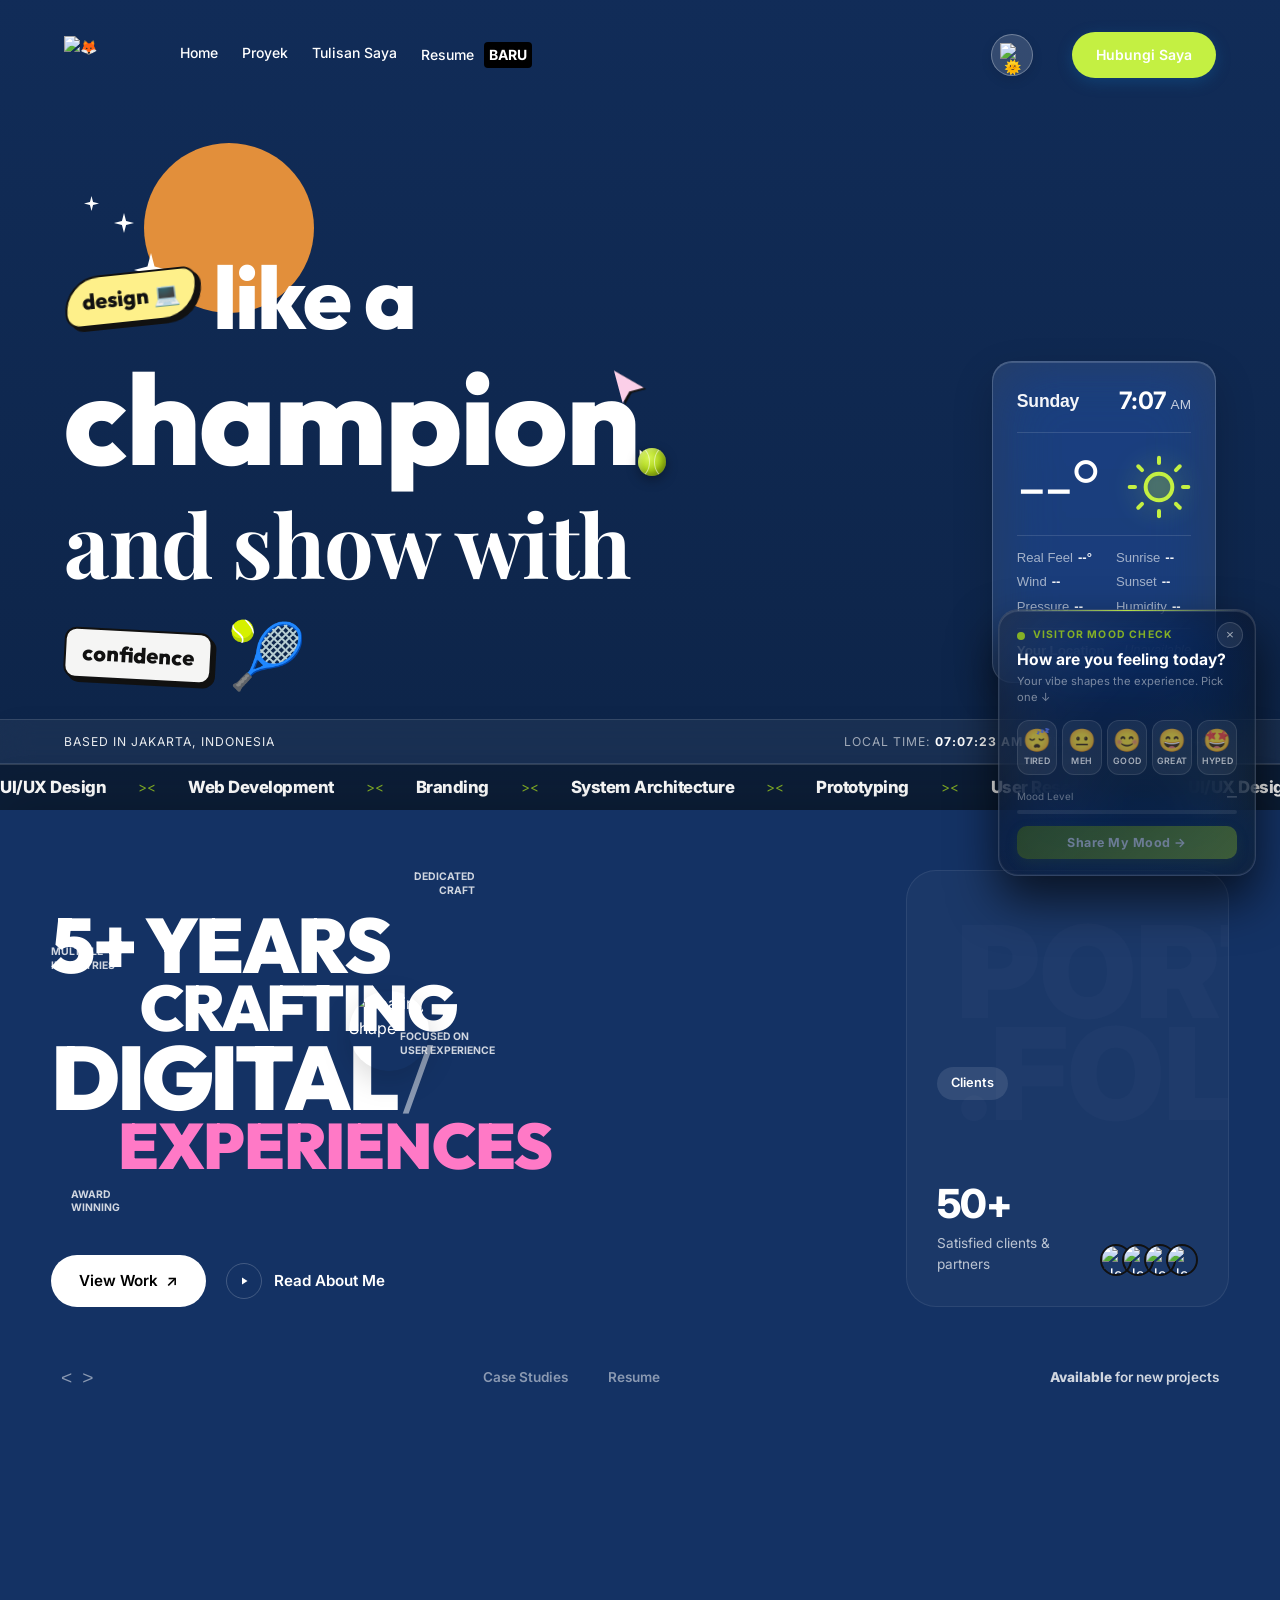
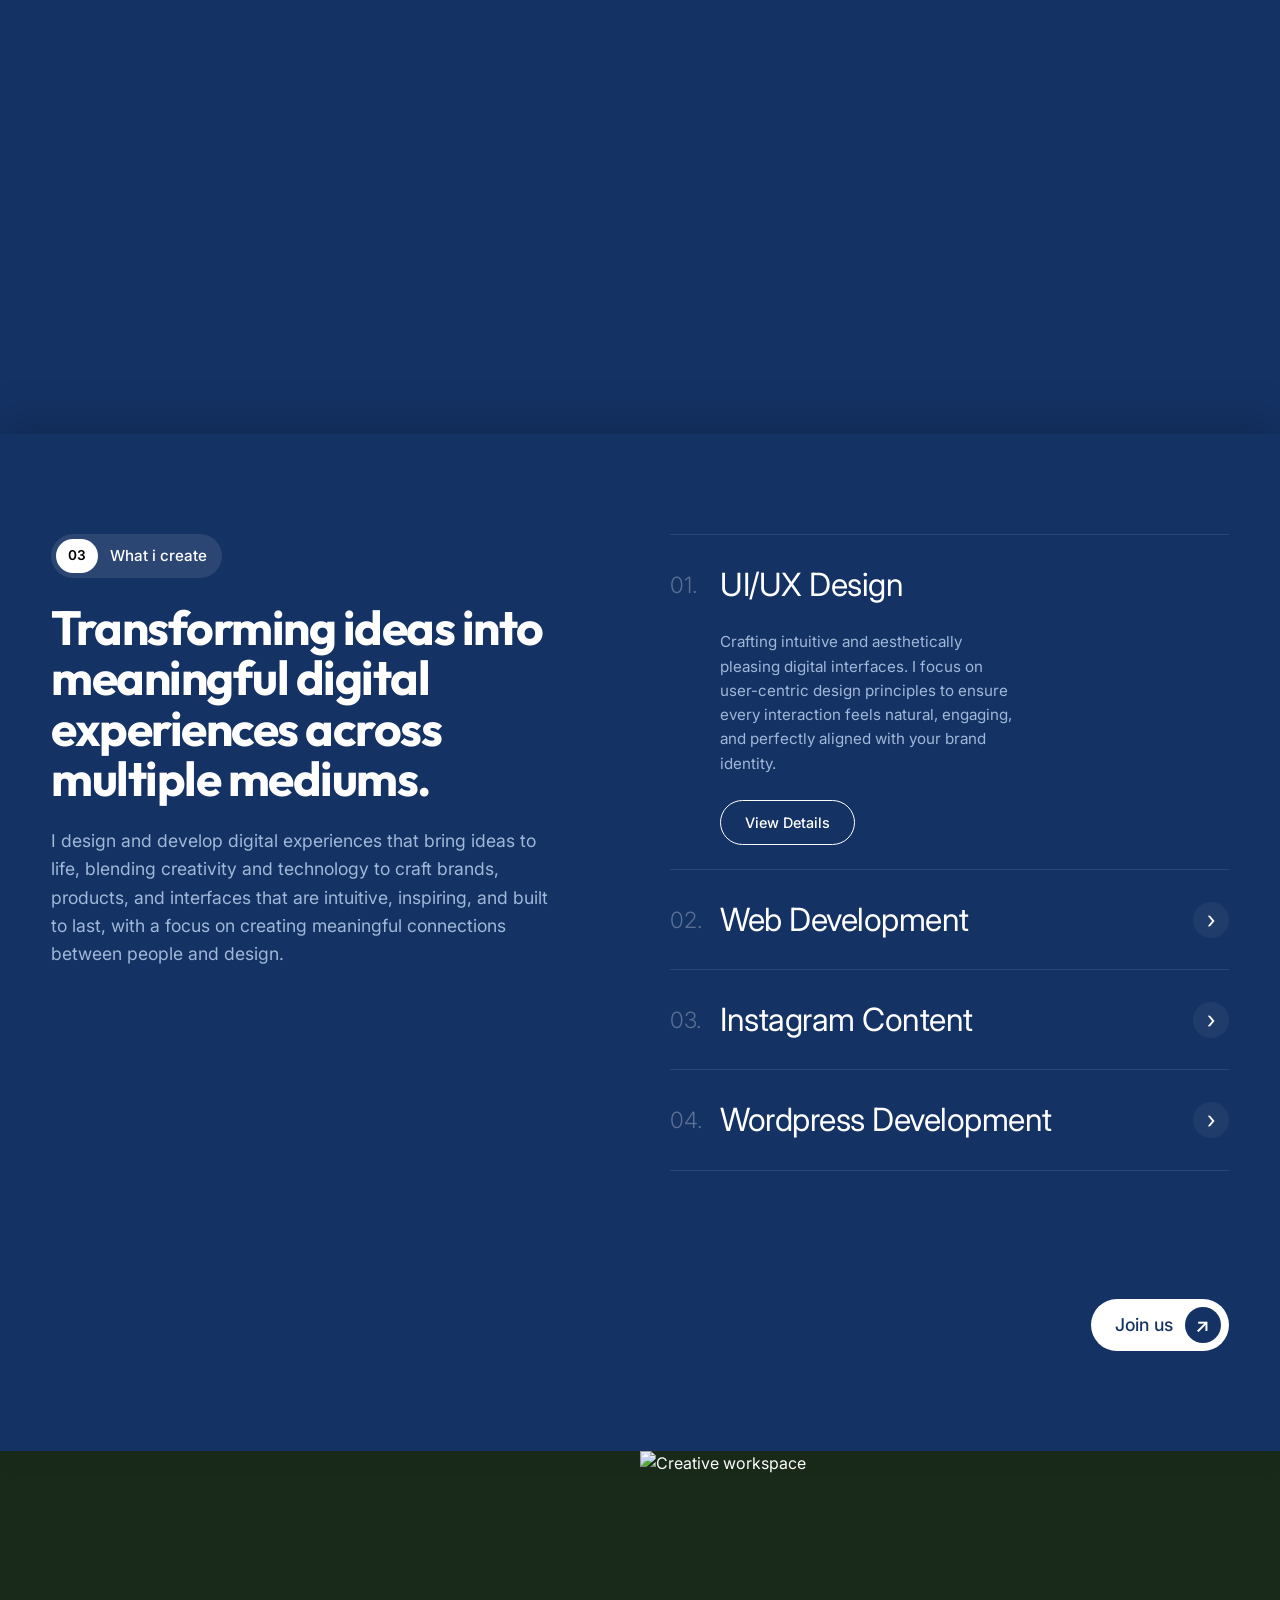
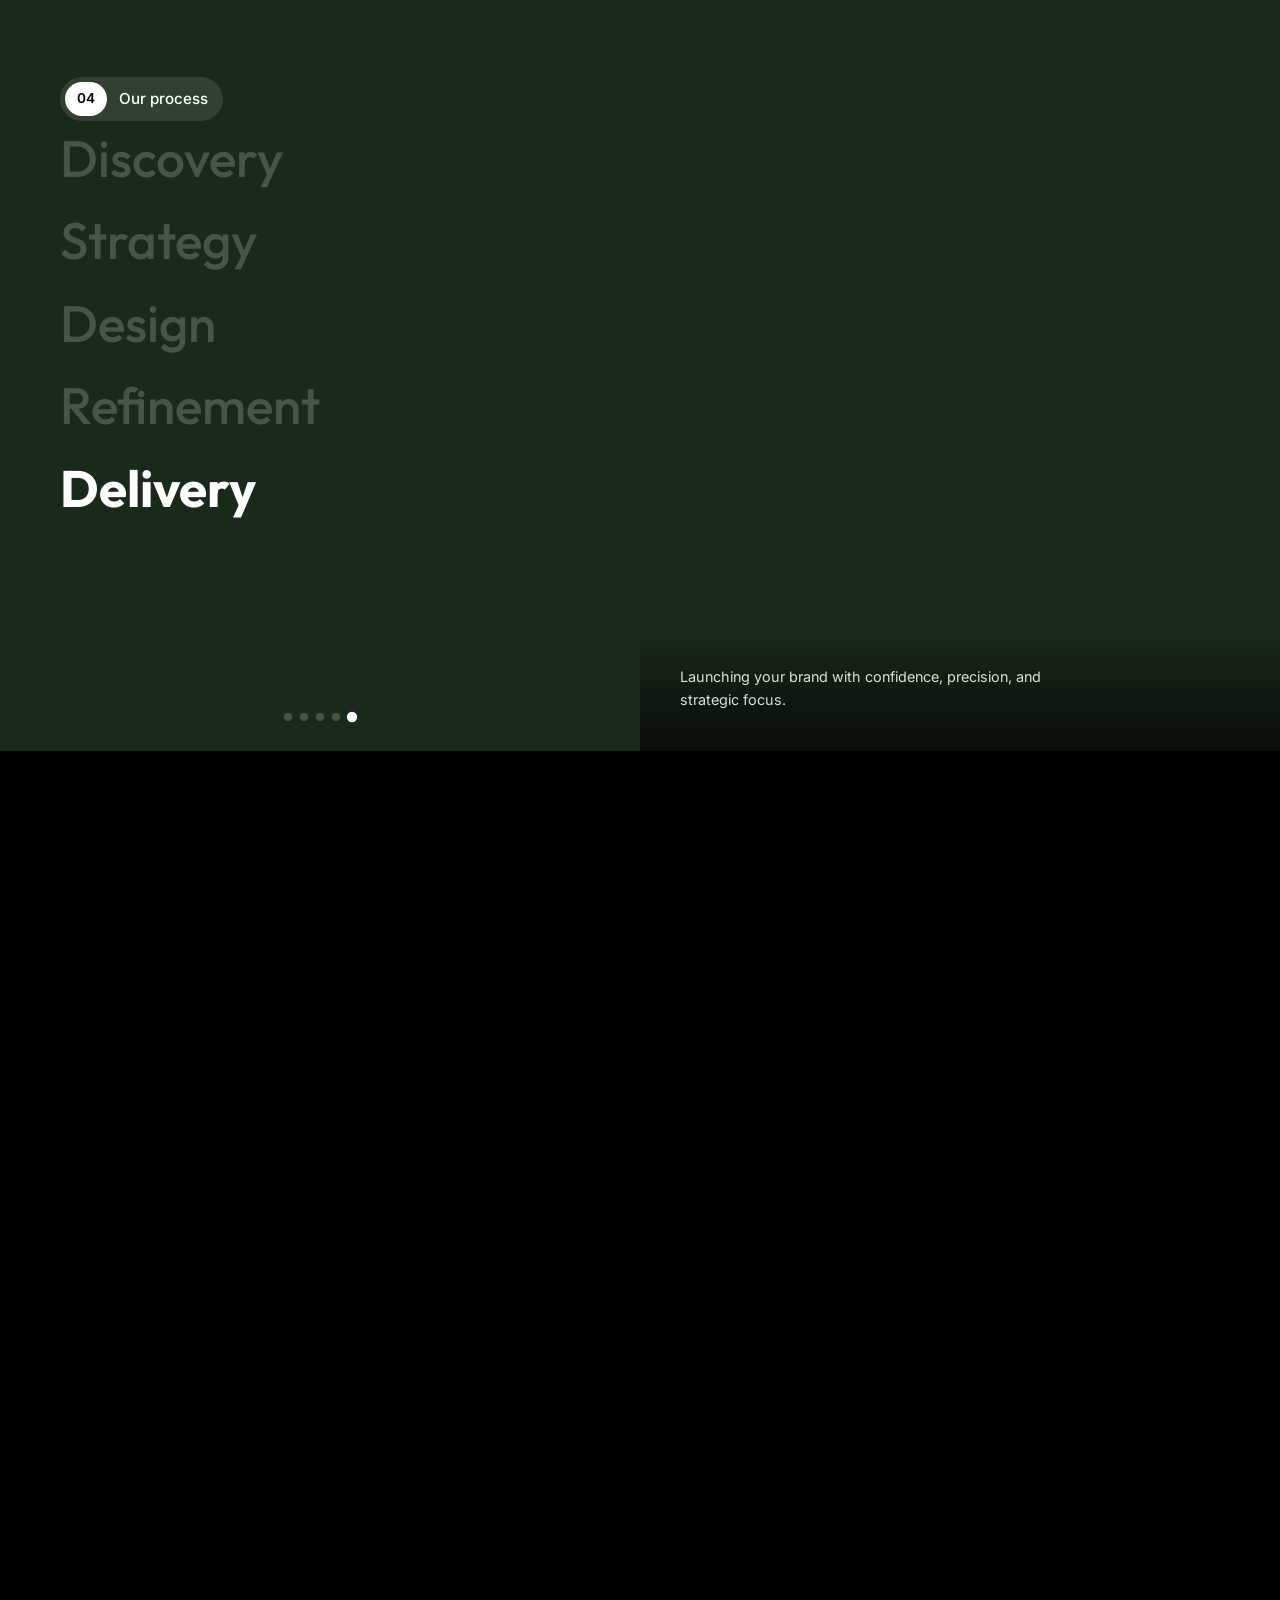
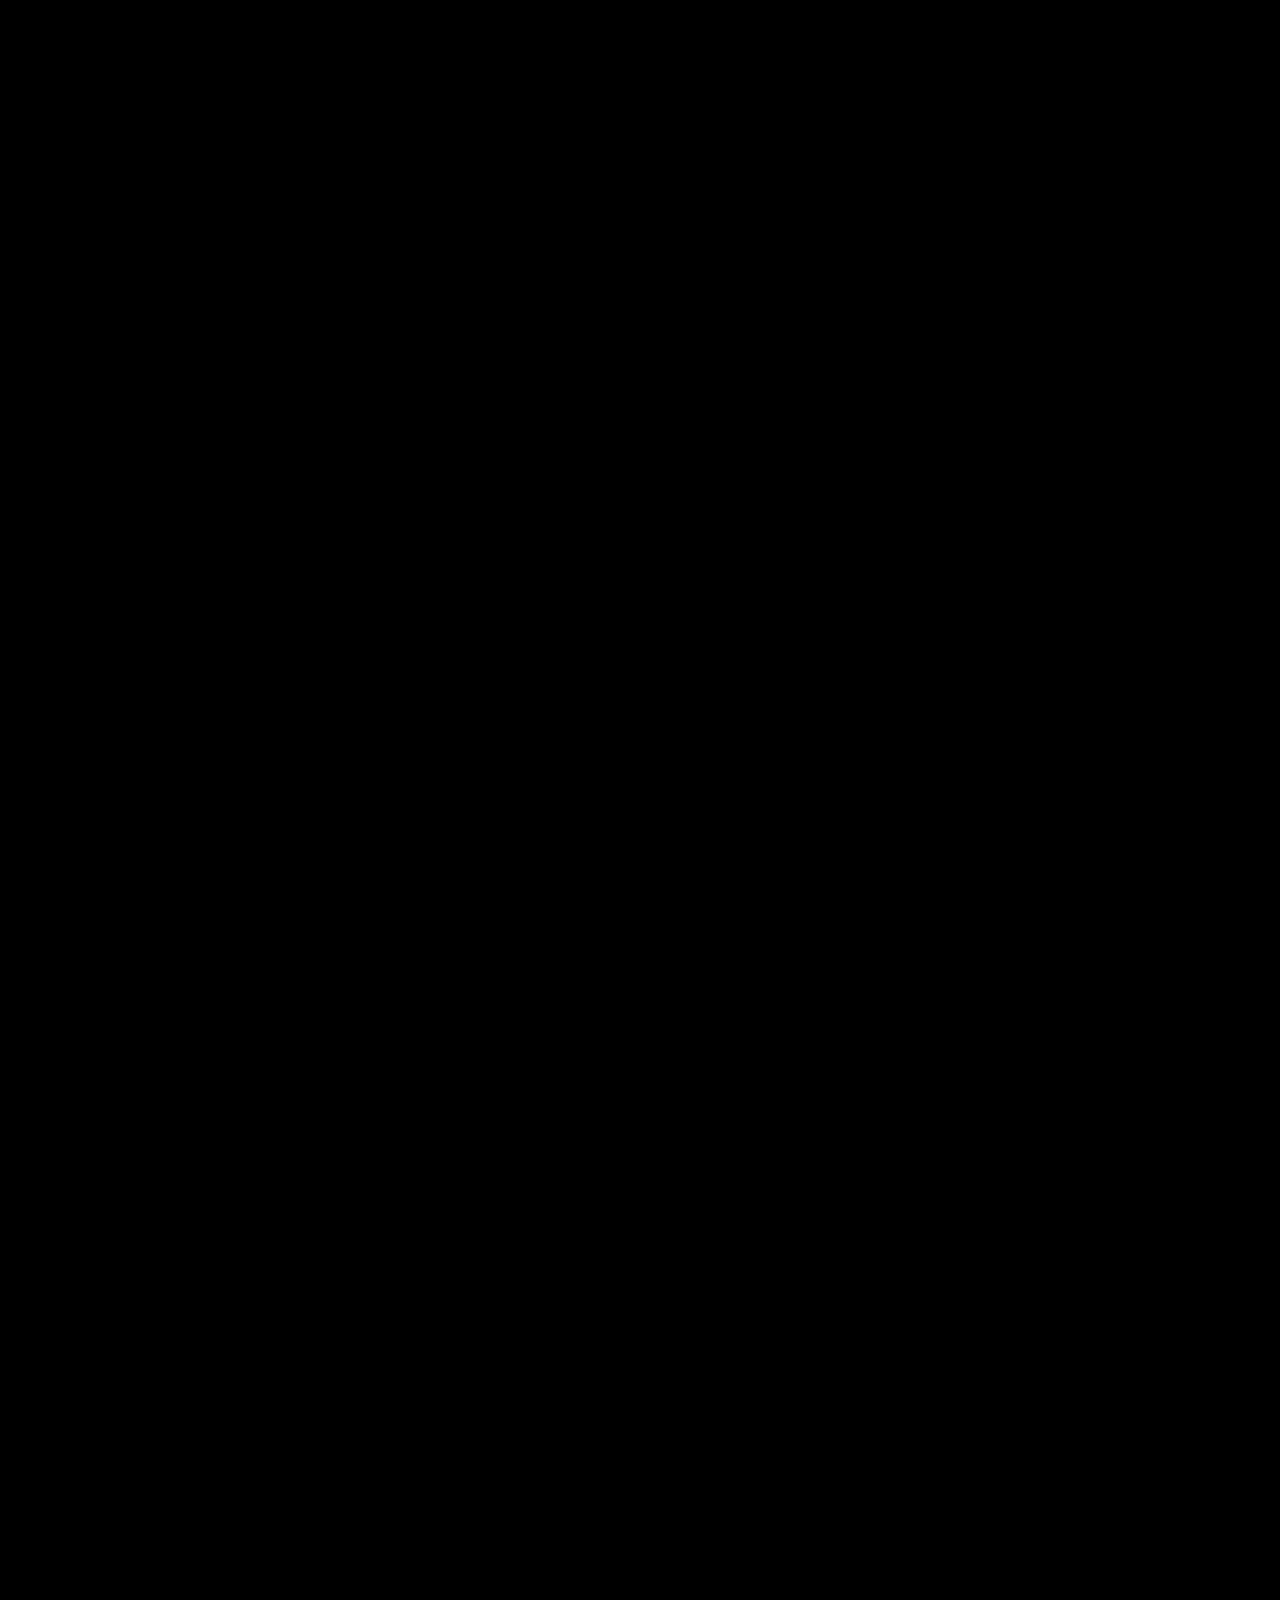
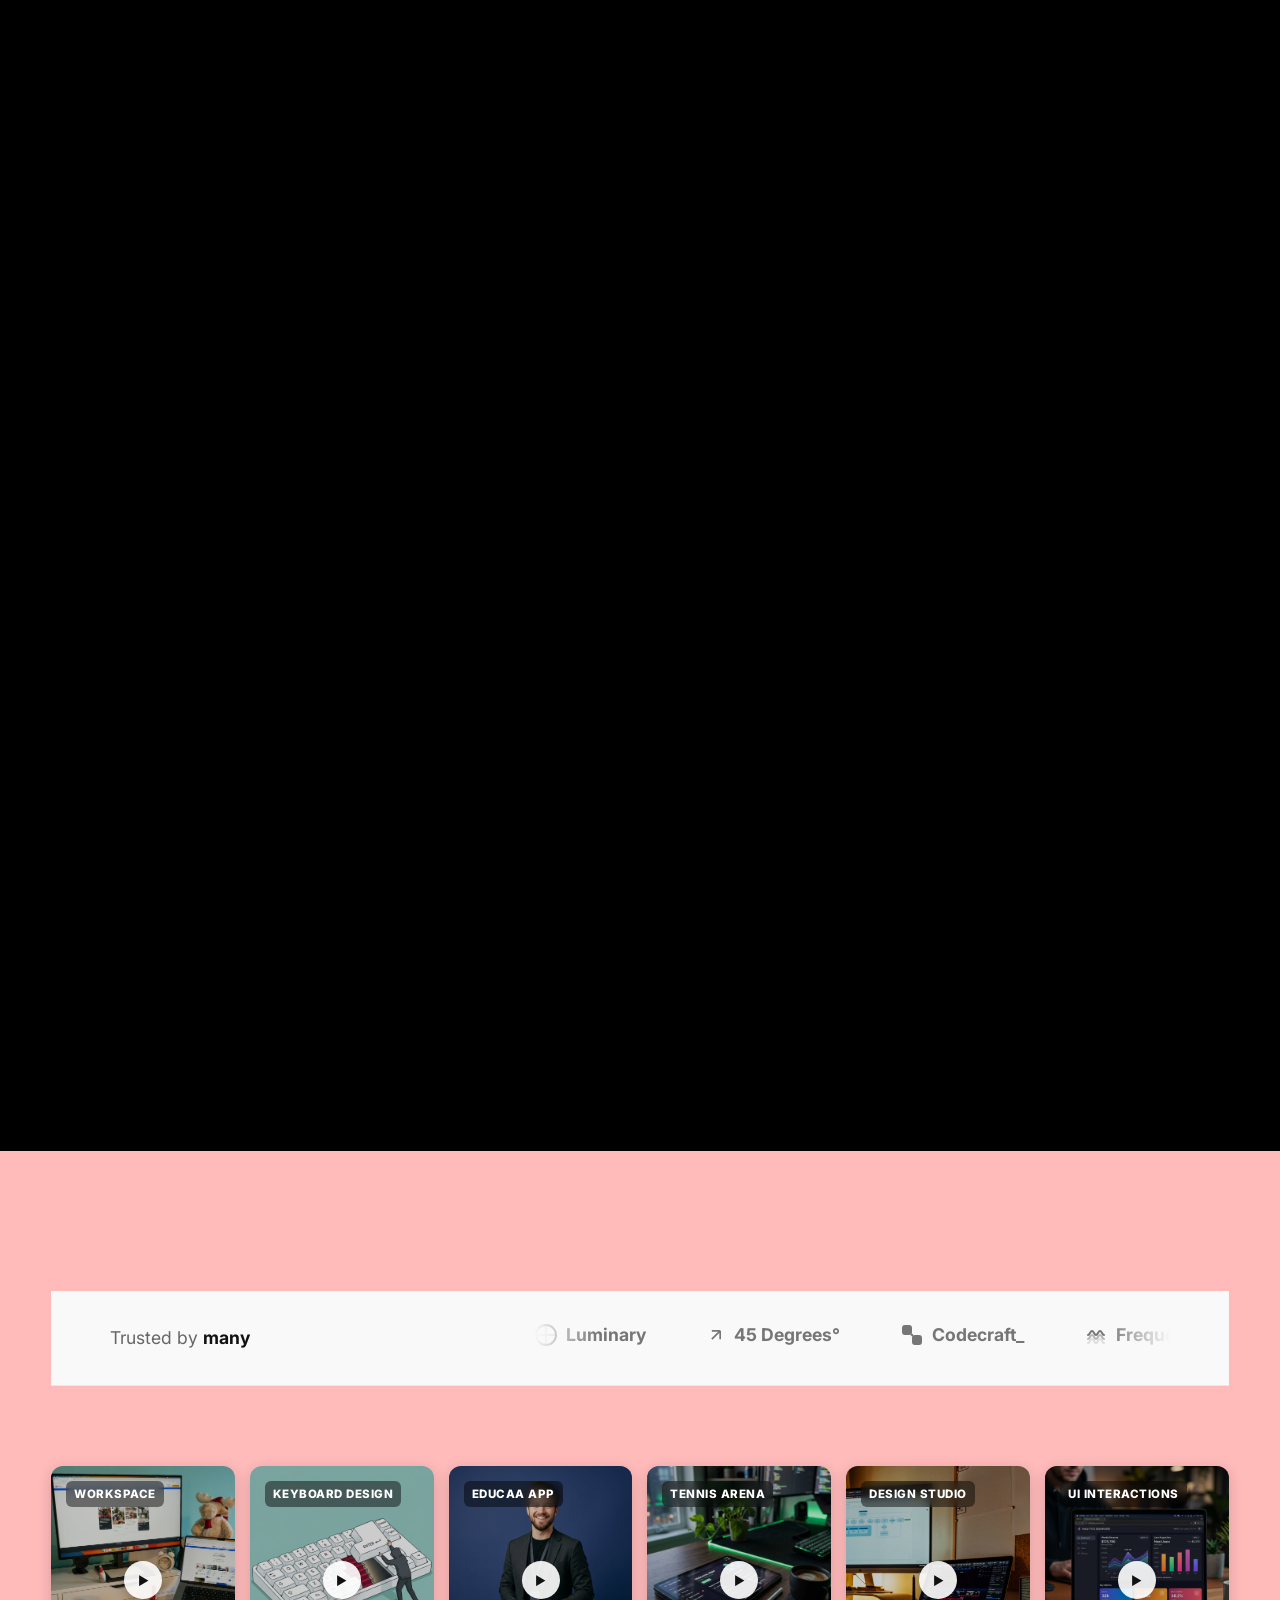
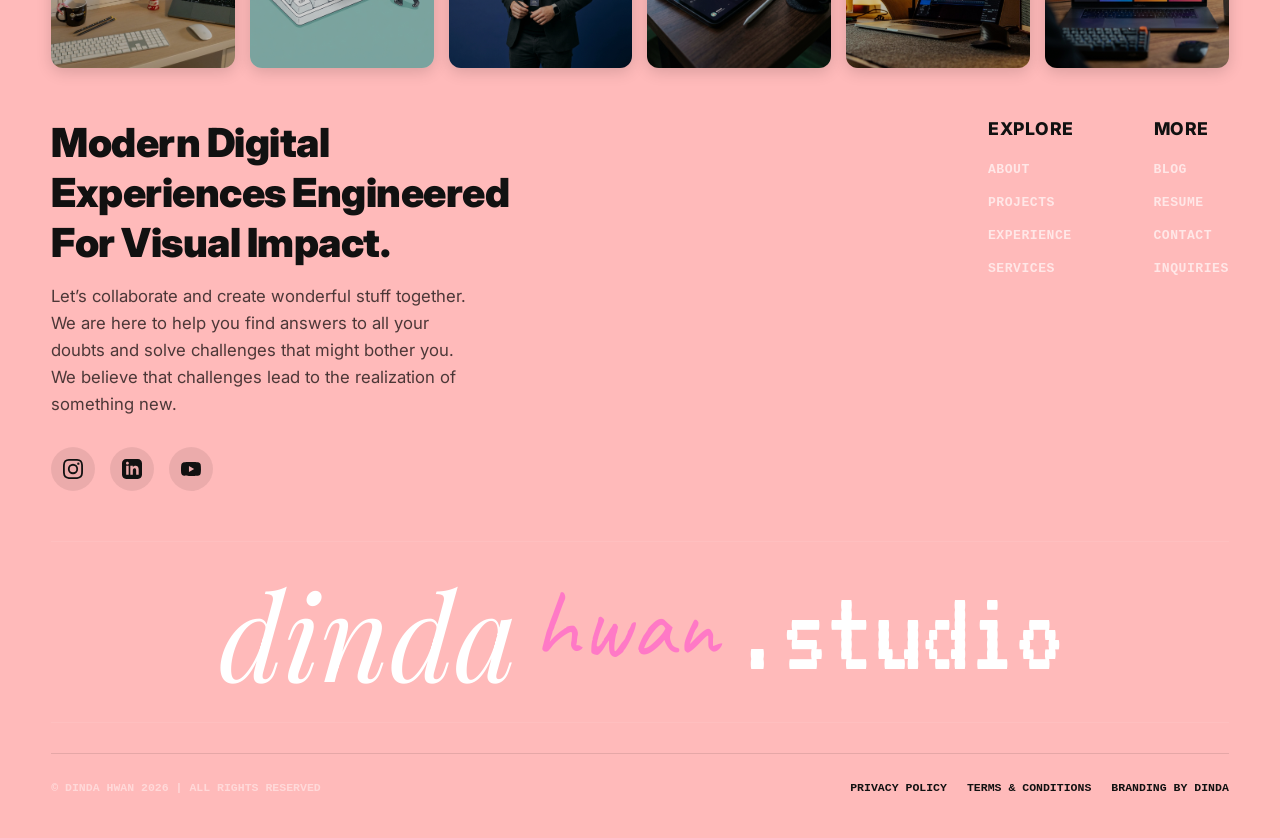
==== index.html @ c39a423e "Speed up loading screen" ====
<!DOCTYPE html>
<html lang="en">
<head>
    <meta charset="UTF-8">
    <meta name="viewport" content="width=device-width, initial-scale=1.0">
    <title>My Portfolio</title>
    <link rel="icon" type="image/png" href="assets/favicon-dark.png" media="(prefers-color-scheme: dark)">
    <link rel="icon" type="image/png" href="assets/favicon-light.png" media="(prefers-color-scheme: light)">
    <link rel="stylesheet" href="css/style.css?v=7">
    <link rel="preconnect" href="https://fonts.googleapis.com">
    <link rel="preconnect" href="https://fonts.gstatic.com" crossorigin>
    <link href="https://fonts.googleapis.com/css2?family=Inter:wght@300;400;500;600&family=Playfair+Display:ital,wght@0,400;0,600;1,400&family=Outfit:wght@400;500;600;700;800&display=swap" rel="stylesheet">
    <script defer src="https://unpkg.com/@lottiefiles/lottie-player@latest/dist/lottie-player.js"></script>
    <style>
        .lang-selector-minimal {
            position: absolute; top: 30px; right: 100px; z-index: 1000;
            display: none !important; gap: 10px; font-family: 'Inter', sans-serif; font-size: 0.85rem; font-weight: 600;
            background: #2a2a2a; border: 1px solid #444; border-radius: 50px;
            padding: 0 15px; height: 44px; align-items: center;
            box-shadow: 0 4px 12px rgba(0,0,0,0.1);
            transition: all 0.3s ease;
        }
        body.light-theme .lang-selector-minimal {
            background: #fff; border: 1px solid #ddd;
        }
        .lang-selector-minimal span {
            color: rgba(255,255,255,0.2);
        }
        body.light-theme .lang-selector-minimal span {
            color: rgba(0,0,0,0.2);
        }
        .lang-selector-minimal button { background: none; border: none; padding: 0; cursor: pointer; color: rgba(255,255,255,0.5); font-family: inherit; font-size: inherit; font-weight: inherit; transition: color 0.2s;}
        .lang-selector-minimal button:hover, .lang-selector-minimal button.active { color: #fff; }
        body.light-theme .lang-selector-minimal button { color: rgba(0,0,0,0.5); }
        body.light-theme .lang-selector-minimal button:hover, body.light-theme .lang-selector-minimal button.active { color: #111; }
    </style>
    <script src="js/components.js?v=11"></script>

    <style>
        /* Quantum Case Study Overlay */
        .quantum-modal-overlay {
            position: fixed;
            top: 0; left: 0; right: 0; bottom: 0;
            background: var(--primary-bg, #143264);
            z-index: 2000;
            overflow-y: auto;
            overflow-x: hidden;
            display: block;
            opacity: 0;
            visibility: hidden;
            transform: translateY(100%);
            transition: transform 0.6s cubic-bezier(0.16, 1, 0.3, 1), opacity 0.4s ease, visibility 0.4s ease;
        }

        .quantum-modal-overlay.show {
            opacity: 1;
            visibility: visible;
            transform: translateY(0);
        }

        .quantum-modal-close {
            position: fixed;
            top: 30px;
            right: 30px;
            width: 50px;
            height: 50px;
            border-radius: 50%;
            background: rgba(0, 0, 0, 0.3);
            backdrop-filter: blur(10px);
            color: #fff;
            border: 1px solid rgba(255, 255, 255, 0.2);
            font-size: 2rem;
            display: flex;
            align-items: center;
            justify-content: center;
            cursor: pointer;
            z-index: 2010;
            transition: all 0.3s;
            line-height: 1;
        }
        .quantum-modal-close:hover {
            background: rgba(0, 0, 0, 0.6);
            transform: scale(1.1) rotate(90deg);
        }

        .quantum-modal-content {
            width: 100%;
            min-height: 100vh;
            display: flex;
            flex-direction: column;
            color: #ffffff;
        }

        .quantum-hero-banner {
            width: 100vw;
            height: 70vh;
            background-size: cover;
            background-position: center;
            background-repeat: no-repeat;
            position: relative;
        }

        .quantum-article {
            max-width: 1200px;
            margin: 0 auto;
            padding: 5rem 5% 8rem 5%;
            width: 100%;
            font-family: 'Inter', sans-serif;
        }

        .quantum-header {
            margin-bottom: 5rem;
            text-align: center;
        }

        .quantum-title {
            font-size: clamp(3rem, 6vw, 5.5rem);
            font-weight: 900;
            letter-spacing: -0.04em;
            line-height: 1.1;
            margin-bottom: 1.5rem;
            color: #fff;
        }

        .quantum-subtitle {
            font-size: 1.5rem;
            color: rgba(255, 255, 255, 0.7);
            font-weight: 500;
        }

        .quantum-split-layout {
            display: grid;
            grid-template-columns: 1fr 2.5fr;
            gap: 4rem;
            align-items: start;
        }

        .quantum-sidebar {
            position: sticky;
            top: 4rem;
            display: flex;
            flex-direction: column;
            gap: 2.5rem;
        }

        .quantum-meta-group {
            display: flex;
            flex-direction: column;
            gap: 0.5rem;
            padding-bottom: 1.5rem;
            border-bottom: 1px solid rgba(255, 255, 255, 0.1);
        }

        .quantum-meta-label {
            font-size: 0.8rem;
            text-transform: uppercase;
            letter-spacing: 0.05em;
            font-weight: 700;
            opacity: 0.6;
            margin: 0;
            color: #fff;
        }

        .quantum-meta-value {
            font-size: 1.1rem;
            font-weight: 500;
            margin: 0;
            color: #fff;
        }

        .quantum-hire-btn {
            background: #fff;
            color: #000;
            border: none;
            border-radius: 40px;
            padding: 1rem 2rem;
            font-weight: 700;
            font-size: 1rem;
            cursor: pointer;
            width: 100%;
            transition: transform 0.3s;
            display: flex;
            justify-content: space-between;
            align-items: center;
        }
        .quantum-hire-btn:hover {
            transform: translateY(-3px);
        }

        .quantum-main-content {
            display: flex;
            flex-direction: column;
            gap: 4rem;
        }

        .quantum-text-section {
            display: flex;
            flex-direction: column;
            gap: 1.5rem;
        }

        .quantum-section-title {
            font-size: 2rem;
            font-weight: 800;
            letter-spacing: -0.02em;
            margin: 0;
            color: #fff;
        }

        .quantum-paragraph {
            font-size: 1.25rem;
            line-height: 1.8;
            color: rgba(255, 255, 255, 0.8);
            margin: 0;
        }

        .quantum-gallery-row {
            display: flex;
            flex-direction: column;
            gap: 2rem;
            margin-top: 2rem;
        }

        .quantum-gallery-img {
            width: 100%;
            border-radius: 20px;
            object-fit: cover;
        }

        @media (max-width: 900px) {
            .quantum-split-layout { grid-template-columns: 1fr; }
            .quantum-sidebar { position: relative; top: 0; display: grid; grid-template-columns: 1fr 1fr; gap: 1.5rem; }
            .quantum-sidebar-actions { grid-column: 1 / -1; }
        }
        @media (max-width: 600px) {
            .quantum-sidebar { grid-template-columns: 1fr; }
        }
    </style>

</head>
<body>
    <div class="page-loader" id="page-loader">
        <div class="loader-logo">
            <lottie-player class="thinking-logo" src="assets/nyancat.json" background="transparent" speed="1" style="width: 300px; height: 300px;" loop autoplay></lottie-player>
        </div>
    </div>
    
    <global-navbar></global-navbar>

    <main>
        <section class="hero-netpoint" id="hero-netpoint" style="display: flex; flex-direction: column; justify-content: space-between; overflow: hidden;">
            <div class="netpoint-content">
                <div class="netpoint-left">
                    <!-- <div class="netpoint-quote-box">
                        <div class="np-avatars">
                            <img src="https://i.pravatar.cc/100?img=1" alt="avatar">
                            <img src="https://i.pravatar.cc/100?img=2" alt="avatar">
                            <img src="https://i.pravatar.cc/100?img=3" alt="avatar">
                        </div>
                        <p>You don't win every point just always believe in the next one. 🎾</p>
                    </div> -->
                    <!-- Psalm 19:14 Typographic Layout Style -->
                    <div class="netpoint-editorial-layout">
                        <!-- Orange Sun & Sparkle Stars background elements -->
                        <div class="netpoint-editorial-bg">
                            <div class="editorial-sun"></div>
                            <div class="editorial-sparkle s1">
                                <svg width="20" height="20" viewBox="0 0 24 24" fill="currentColor"><path d="M12 0L14.5 9.5L24 12L14.5 14.5L12 24L9.5 14.5L0 12L9.5 9.5Z"/></svg>
                            </div>
                            <div class="editorial-sparkle s2">
                                <svg width="34" height="34" viewBox="0 0 24 24" fill="currentColor"><path d="M12 0L14.5 9.5L24 12L14.5 14.5L12 24L9.5 14.5L0 12L9.5 9.5Z"/></svg>
                            </div>
                            <div class="editorial-sparkle s3">
                                <svg width="15" height="15" viewBox="0 0 24 24" fill="currentColor"><path d="M12 0L14.5 9.5L24 12L14.5 14.5L12 24L9.5 14.5L0 12L9.5 9.5Z"/></svg>
                            </div>
                        </div>

                        <!-- Structured Text Grid (Mockup Style) -->
                        <div class="hero-mockup-layout">
                            <!-- Row 1 -->
                            <div class="hero-mockup-row row-1">
                                <span class="hero-sticker yellow-sticker">design 💻</span>
                                <span class="hero-text-outfit font-row-1">like a</span>
                            </div>
                            
                            <!-- Row 2 -->
                            <div class="hero-mockup-row row-2">
                                <span class="hero-text-outfit font-row-2">champion</span>
                                <span class="hero-sticker-cursor pink-cursor">
                                    <svg viewBox="0 0 24 24" width="100%" height="100%" fill="currentColor">
                                        <path d="M0 0v18l5-5h8l-13-13z"/>
                                    </svg>
                                </span>
                            </div>
                            
                            <!-- Row 3 -->
                            <div class="hero-mockup-row row-3">
                                <span class="hero-text-playfair font-row-3">and show with</span>
                            </div>
                            
                            <!-- Row 4 -->
                            <div class="hero-mockup-row row-4">
                                <span class="hero-sticker tan-sticker">confidence</span>
                                <span class="hero-emoji-tennis">🎾</span>
                            </div>
                        </div>
                    </div>
                </div>

                <div class="netpoint-right">

                    <!-- Weather & Clock Widget -->
                    <div class="np-weather-card">
                        <div class="weather-card-content">

                            <!-- Top: Day + Time -->
                            <div class="wc-top-row">
                                <span class="wc-day" id="widget-day">--</span>
                                <div class="wc-time-group">
                                    <span class="wc-time" id="widget-time">--:--</span>
                                    <span class="wc-ampm" id="widget-ampm">--</span>
                                </div>
                            </div>

                            <!-- Middle: Temp + Icon -->
                            <div class="wc-main-row">
                                <span class="wc-temp" id="widget-temp">--°</span>
                                <div class="wc-icon" id="widget-weather-icon">
                                    <!-- icon updated dynamically -->
                                    <svg width="64" height="64" viewBox="0 0 24 24" fill="none" stroke="#c4f042" stroke-width="1.5" stroke-linecap="round">
                                        <circle cx="12" cy="12" r="5" fill="#c4f042" fill-opacity="0.2"/>
                                        <line x1="12" y1="1" x2="12" y2="3"/><line x1="12" y1="21" x2="12" y2="23"/>
                                        <line x1="4.22" y1="4.22" x2="5.64" y2="5.64"/><line x1="18.36" y1="18.36" x2="19.78" y2="19.78"/>
                                        <line x1="1" y1="12" x2="3" y2="12"/><line x1="21" y1="12" x2="23" y2="12"/>
                                        <line x1="4.22" y1="19.78" x2="5.64" y2="18.36"/><line x1="18.36" y1="5.64" x2="19.78" y2="4.22"/>
                                    </svg>
                                </div>
                            </div>

                            <!-- Detail grid -->
                            <div class="wc-details-grid">
                                <div class="wc-detail-item">
                                    <span class="wc-label">Real Feel</span>
                                    <span class="wc-value" id="widget-feels">--°</span>
                                </div>
                                <div class="wc-detail-item">
                                    <span class="wc-label">Sunrise</span>
                                    <span class="wc-value" id="widget-sunrise">--</span>
                                </div>
                                <div class="wc-detail-item">
                                    <span class="wc-label">Wind</span>
                                    <span class="wc-value" id="widget-wind">--</span>
                                </div>
                                <div class="wc-detail-item">
                                    <span class="wc-label">Sunset</span>
                                    <span class="wc-value" id="widget-sunset">--</span>
                                </div>
                                <div class="wc-detail-item">
                                    <span class="wc-label">Pressure</span>
                                    <span class="wc-value" id="widget-pressure">--</span>
                                </div>
                                <div class="wc-detail-item">
                                    <span class="wc-label">Humidity</span>
                                    <span class="wc-value" id="widget-humidity">--</span>
                                </div>
                            </div>

                            <!-- Location + status bottom -->
                            <div class="wc-location-row">
                                <span class="wc-location" id="widget-location">Detecting...</span>
                                <span class="wc-status" id="widget-status">--</span>
                            </div>

                        </div>
                    </div>

                    <!-- Hidden np-refer-card as requested -->
                    <div class="np-refer-card" style="display: none;">
                        <h3 class="np-refer-title">Refer a friends</h3>
                        <p class="np-refer-desc">Share your referral link with friends</p>
                        <div class="np-refer-bottom">
                            <a href="#" class="np-refer-btn">
                                <svg width="14" height="14" viewBox="0 0 24 24" fill="none" stroke="currentColor" stroke-width="2.5" stroke-linecap="round" stroke-linejoin="round"><circle cx="18" cy="5" r="3"></circle><circle cx="6" cy="12" r="3"></circle><circle cx="18" cy="19" r="3"></circle><line x1="8.59" y1="13.51" x2="15.42" y2="17.49"></line><line x1="15.41" y1="6.51" x2="8.59" y2="10.49"></line></svg>
                                Share link
                            </a>
                            <div class="np-refer-avatars">
                                <img src="https://i.pravatar.cc/100?img=11" alt="avatar">
                                <img src="https://i.pravatar.cc/100?img=12" alt="avatar">
                                <img src="https://i.pravatar.cc/100?img=13" alt="avatar">
                                <img src="https://i.pravatar.cc/100?img=14" alt="avatar">
                            </div>
                        </div>
                    </div>

                    <!-- Chat with Dinda Card -->
                    <div class="np-chat-card" style="display: none;">
                        <div class="chat-card-left">
                            <div class="chat-avatar">
                                <img src="assets/dinda.png" alt="Dinda">
                            </div>
                            <div class="chat-details">
                                <div class="chat-status-row">
                                    <span class="chat-status-dot"></span>
                                    <span class="chat-status-text">GET STARTED</span>
                                </div>
                                <h4 class="chat-title">Chat with Dinda about your project</h4>
                                <p class="chat-subtitle">Free intro call · UK time · Same day reply</p>
                            </div>
                        </div>
                        <a href="#contact" class="chat-arrow-btn" aria-label="Chat with Dinda about your project">
                            <svg width="16" height="16" viewBox="0 0 24 24" fill="none" stroke="currentColor" stroke-width="2.5" stroke-linecap="round" stroke-linejoin="round"><line x1="5" y1="12" x2="19" y2="12"></line><polyline points="12 5 19 12 12 19"></polyline></svg>
                        </a>
                    </div>
                </div>
            </div>

            <div class="netpoint-footer-bar">
                <span>BASED IN JAKARTA, INDONESIA</span>
                <span id="hero-user-info">LOCAL TIME: 00:00</span>
            </div>

            <!-- Scrolling Ticker -->
            <div class="home-ticker-wrap">
                <div class="home-ticker">
                    <div class="home-ticker-item">UI/UX Design</div>
                    <div class="home-ticker-sep">&gt;&lt;</div>
                    <div class="home-ticker-item">Web Development</div>
                    <div class="home-ticker-sep">&gt;&lt;</div>
                    <div class="home-ticker-item">Branding</div>
                    <div class="home-ticker-sep">&gt;&lt;</div>
                    <div class="home-ticker-item">System Architecture</div>
                    <div class="home-ticker-sep">&gt;&lt;</div>
                    <div class="home-ticker-item">Prototyping</div>
                    <div class="home-ticker-sep">&gt;&lt;</div>
                    <div class="home-ticker-item">User Research</div>
                    <div class="home-ticker-sep">&gt;&lt;</div>
                </div>
                <div class="home-ticker" aria-hidden="true">
                    <div class="home-ticker-item">UI/UX Design</div>
                    <div class="home-ticker-sep">&gt;&lt;</div>
                    <div class="home-ticker-item">Web Development</div>
                    <div class="home-ticker-sep">&gt;&lt;</div>
                    <div class="home-ticker-item">Branding</div>
                    <div class="home-ticker-sep">&gt;&lt;</div>
                    <div class="home-ticker-item">System Architecture</div>
                    <div class="home-ticker-sep">&gt;&lt;</div>
                    <div class="home-ticker-item">Prototyping</div>
                    <div class="home-ticker-sep">&gt;&lt;</div>
                    <div class="home-ticker-item">User Research</div>
                    <div class="home-ticker-sep">&gt;&lt;</div>
                </div>
            </div>
        </section>

        <!-- Sports Bento Section -->
        <section class="sports-bento-section">
            <div class="sbs-top-grid">
                
                <!-- Left: Huge Typography -->
                <div class="sbs-typo-block">
                    <div class="sbs-typo-container">
                        <span class="sbs-float-badge f-badge-1">MULTIPLE<br>INDUSTRIES</span>
                        <span class="sbs-float-badge f-badge-2">DEDICATED<br>CRAFT</span>
                        <span class="sbs-float-badge f-badge-3">AWARD<br>WINNING</span>
                        <span class="sbs-float-badge f-badge-4">FOCUSED ON<br>USER EXPERIENCE</span>
                        
                        <div class="sbs-huge-text">
                            <div class="sbs-line-1"><span class="sbs-number">5+</span> <span class="sbs-word">YEARS</span></div>
                            <div class="sbs-line-2">CRAFTING</div>
                            <div class="sbs-line-3">DIGITAL<span class="sbs-slash">/</span></div>
                            <div class="sbs-line-4 highlight-pink">EXPERIENCES</div>
                        </div>
                        
                        <img src="https://images.unsplash.com/photo-1614850523459-c2f4c699c52e?w=150&q=80&auto=format&fit=crop" alt="Floating Shape" class="sbs-float-icon">
                    </div>
                    
                    <div class="sbs-actions">
                        <a href="#" class="sbs-btn-solid">View Work <span class="sbs-arrow">↗</span></a>
                        <a href="#" class="sbs-btn-ghost">
                            <span class="sbs-play-icon">
                                <svg width="12" height="12" viewBox="0 0 24 24" fill="currentColor"><path d="M8 5v14l11-7z"/></svg>
                            </span> 
                            Read About Me
                        </a>
                    </div>
                </div>

                <!-- Right: Community Card -->
                <div class="sbs-card sbs-community-card" style="grid-column: 3;">
                    <div class="sbs-card-watermark">PORT<br>.FOLIO</div>
                    <div class="sbs-community-content">
                        <span class="sbs-card-badge">Clients</span>
                        <div class="sbs-community-bottom">
                            <div class="sbs-community-stats">
                                <h3>50+</h3>
                                <p>Satisfied clients & partners</p>
                            </div>
                            <div class="sbs-avatars">
                                <img src="https://images.unsplash.com/photo-1534528741775-53994a69daeb?w=100&auto=format&fit=crop&q=60" alt="User">
                                <img src="https://images.unsplash.com/photo-1506794778202-cad84cf45f1d?w=100&auto=format&fit=crop&q=60" alt="User">
                                <img src="https://images.unsplash.com/photo-1494790108377-be9c29b29330?w=100&auto=format&fit=crop&q=60" alt="User">
                                <img src="https://images.unsplash.com/photo-1507003211169-0a1dd7228f2d?w=100&auto=format&fit=crop&q=60" alt="User">
                            </div>
                        </div>
                    </div>
                </div>


                
            </div>

            <!-- Middle Navigation / Countdown -->
            <div class="sbs-mid-nav">
                <div class="sbs-nav-arrows">
                    <button aria-label="Previous">&lt;</button>
                    <button aria-label="Next">&gt;</button>
                </div>
                <div class="sbs-nav-links">
                    <a href="#">Case Studies</a>
                    <a href="#">Resume</a>
                </div>
                <div class="sbs-countdown">
                    <strong>Available</strong> for new projects
                </div>
            </div>

            <!-- Bottom Video -->
            <div class="sbs-hero-img-wrapper">
                <video src="assets/video1.mp4" class="sbs-hero-image" autoplay loop muted playsinline></video>
            </div>
        </section>



        

        
        <section id="work" class="schedule-section">
            <div class="sch-container">
                <!-- Left Side -->
                <div class="sch-left">
                    <div class="sch-pill-badge">
                        <span class="sch-badge-num">03</span>
                        <span class="sch-badge-text">What i create</span>
                    </div>
                    <h2 class="sch-title">
                        Transforming ideas into meaningful digital experiences across multiple mediums.
                    </h2>
                    <p class="sch-desc">
                        I design and develop digital experiences that bring ideas to life, blending creativity and technology to craft brands, products, and interfaces that are intuitive, inspiring, and built to last, with a focus on creating meaningful connections between people and design.
                    </p>
                    <div class="sch-main-img-wrapper">
                        <video src="assets/video1.mp4" class="sch-main-img" autoplay loop muted playsinline></video>
                    </div>
                </div>

                <!-- Right Side -->
                <div class="sch-right">
                    
                    <div class="sch-accordion-list">
                        
                        <!-- Item 1 (Expanded) -->
                        <details class="sch-accordion-item" name="schedule" open>
                            <summary class="sch-accordion-header">
                                <span class="sch-acc-num">01.</span>
                                <span class="sch-acc-title">UI/UX Design</span>
                                <span class="sch-acc-icon">›</span>
                            </summary>
                            <div class="sch-accordion-content">
                                <div class="sch-acc-text-col">
                                    <p>Crafting intuitive and aesthetically pleasing digital interfaces. I focus on user-centric design principles to ensure every interaction feels natural, engaging, and perfectly aligned with your brand identity.</p>
                                    <a href="#" class="sch-acc-btn" data-title="UI/UX Design" data-subtitle="Crafting intuitive and aesthetically pleasing digital interfaces" data-role="Lead UI/UX Designer" data-timeline="Ongoing" data-desc="Crafting intuitive and aesthetically pleasing digital interfaces. I focus on user-centric design principles to ensure every interaction feels natural, engaging, and perfectly aligned with your brand identity." data-image="assets/tennis_hero_bg.png" data-thumbs="https://images.unsplash.com/photo-1561070791-2526d30994b5?w=800&q=80,https://images.unsplash.com/photo-1542744094-24638ea0b5b3?w=800&q=80">View Details</a>
                                </div>
                                <div class="sch-acc-img-col">
                                    <video src="assets/video1.mp4" autoplay loop muted playsinline></video>
                                </div>
                            </div>
                        </details>

                        <!-- Item 2 -->
                        <details class="sch-accordion-item" name="schedule">
                            <summary class="sch-accordion-header">
                                <span class="sch-acc-num">02.</span>
                                <span class="sch-acc-title">Web Development</span>
                                <span class="sch-acc-icon">›</span>
                            </summary>
                            <div class="sch-accordion-content">
                                <div class="sch-acc-text-col">
                                    <p>Building lightning-fast, responsive, and robust websites from the ground up. Utilizing the latest web technologies to deliver scalable solutions that perform flawlessly across all devices and browsers.</p>
                                    <a href="#" class="sch-acc-btn" data-title="Web Development" data-subtitle="Building lightning-fast, responsive, and robust websites" data-role="Frontend Developer" data-timeline="2023 - Present" data-desc="Building lightning-fast, responsive, and robust websites from the ground up. Utilizing the latest web technologies to deliver scalable solutions that perform flawlessly across all devices and browsers." data-image="https://images.unsplash.com/photo-1498050108023-c5249f4df085?w=1200&q=80" data-thumbs="https://images.unsplash.com/photo-1504639725590-34d0984388bd?w=800&q=80">View Details</a>
                                </div>
                                <div class="sch-acc-img-col">
                                    <img src="https://images.unsplash.com/photo-1498050108023-c5249f4df085?q=80&w=400&auto=format&fit=crop" alt="Web Development">
                                </div>
                            </div>
                        </details>

                        <!-- Item 3 -->
                        <details class="sch-accordion-item" name="schedule">
                            <summary class="sch-accordion-header">
                                <span class="sch-acc-num">03.</span>
                                <span class="sch-acc-title">Instagram Content</span>
                                <span class="sch-acc-icon">›</span>
                            </summary>
                            <div class="sch-accordion-content">
                                <div class="sch-acc-text-col">
                                    <p>Designing thumb-stopping social media graphics and visual strategies. From cohesive feed aesthetics to engaging stories and reels covers that capture attention and drive audience interaction.</p>
                                    <a href="#" class="sch-acc-btn" data-title="Instagram Content" data-subtitle="Designing thumb-stopping social media graphics" data-role="Content Strategist" data-timeline="2021 - 2023" data-desc="Designing thumb-stopping social media graphics and visual strategies. From cohesive feed aesthetics to engaging stories and reels covers that capture attention and drive audience interaction." data-image="https://images.unsplash.com/photo-1611162617474-5b21e879e113?w=1200&q=80" data-thumbs="https://images.unsplash.com/photo-1611162616305-c69b3fa7fbe0?w=800&q=80">View Details</a>
                                </div>
                                <div class="sch-acc-img-col">
                                    <img src="https://images.unsplash.com/photo-1611162617474-5b21e879e113?q=80&w=400&auto=format&fit=crop" alt="Instagram Content">
                                </div>
                            </div>
                        </details>

                        <!-- Item 4 -->
                        <details class="sch-accordion-item" name="schedule">
                            <summary class="sch-accordion-header">
                                <span class="sch-acc-num">04.</span>
                                <span class="sch-acc-title">Wordpress Development</span>
                                <span class="sch-acc-icon">›</span>
                            </summary>
                            <div class="sch-accordion-content">
                                <div class="sch-acc-text-col">
                                    <p>Creating highly customizable, SEO-optimized, and easily manageable WordPress sites. Tailored to your specific business needs with secure plugins, custom themes, and a focus on lead generation.</p>
                                    <a href="#" class="sch-acc-btn" data-title="Wordpress Development" data-subtitle="Creating highly customizable, SEO-optimized sites" data-role="WordPress Developer" data-timeline="2020 - 2022" data-desc="Creating highly customizable, SEO-optimized, and easily manageable WordPress sites. Tailored to your specific business needs with secure plugins, custom themes, and a focus on lead generation." data-image="https://images.unsplash.com/photo-1547394765-185e1e68f34e?w=1200&q=80" data-thumbs="https://images.unsplash.com/photo-1460925895917-afdab827c52f?w=800&q=80">View Details</a>
                                </div>
                                <div class="sch-acc-img-col">
                                    <img src="https://images.unsplash.com/photo-1547394765-185e1e68f34e?q=80&w=400&auto=format&fit=crop" alt="Wordpress Development">
                                </div>
                            </div>
                        </details>

                    </div>

                    <!-- Bottom Floating Join Button -->
                    <div class="sch-join-wrapper">
                        <a href="#" class="sch-join-btn">
                            <span>Join us</span>
                            <span class="sch-join-arrow">↗</span>
                        </a>
                    </div>
                </div>
            </div>
        </section>


        <section id="about" class="axa-about-section" style="display: none;">

            <div class="axa-bg-circle-1"></div>
            <div class="axa-bg-circle-2"></div>
            <div class="axa-bg-circle-3"></div>

                        <div class="split-showcase-section">
                <!-- Left Half: Copywriting -->
                <div class="split-half split-left">
                    <div class="split-content reveal">
                        <div class="split-badge" data-i18n="home_about_pill">
                            Tentang Saya
                        </div>
                        <h2 class="split-title">
                            Dipercaya oleh <br> <i data-i18n="home_about_klien">Klien</i> & Kolaborator
                        </h2>
                        <p class="split-desc" data-i18n="home_about_desc">
                            Saya adalah seorang desainer dan pengembang dengan pengalaman bertahun-tahun dalam menciptakan solusi digital. Pendekatan saya menggabungkan strategi cerdas dengan desain yang indah.
                        </p>
                    </div>
                </div>

                <!-- Right Half: Image with Floating Button -->
                <div class="split-half split-right" style="background-image: url('assets/tennis_hero_bg.png');">
                    <a href="mailto:hello@example.com" class="split-join-btn reveal">Join Community &raquo;</a>
                </div>
            </div>
        </section>


        <!--
        <section id="contact" class="contact-section">
            <div class="contact-box">
                <h2 class="huge-title" data-i18n="home_contact_title" style="font-size: clamp(2.8rem, 6vw, 5rem); font-weight: 900; line-height: 0.85; margin: 0 0 2rem 0; color: #ffffff; letter-spacing: -2px; text-transform: uppercase;">Mari Berkolaborasi.</h2>
                <p data-i18n="home_contact_desc">Punya ide luar biasa? Jangan ragu untuk menghubungi saya dan mari kita wujudkan bersama.</p>
                <a href="mailto:hello@example.com" class="btn-primary" data-i18n="home_contact_btn">Kirim Pesan</a>
            </div>
        </section>
        -->
    
    <!-- Quantum-style Case Study Overlay -->
    <div class="quantum-modal-overlay" id="quantum-modal">
        <button class="quantum-modal-close" id="quantum-modal-close" aria-label="Close case study">&times;</button>
        <div class="quantum-modal-content">
            <div class="quantum-hero-banner" id="q-main-img"></div>
            <article class="quantum-article">
                <header class="quantum-header">
                    <h1 class="quantum-title" id="q-title">Project Title</h1>
                    <p class="quantum-subtitle" id="q-subtitle">Project Subtitle</p>
                </header>
                <div class="quantum-split-layout">
                    <aside class="quantum-sidebar">
                        <div class="quantum-meta-group">
                            <h4 class="quantum-meta-label">Role</h4>
                            <p class="quantum-meta-value" id="q-meta-role">Lead Designer</p>
                        </div>
                        <div class="quantum-meta-group">
                            <h4 class="quantum-meta-label">Timeline</h4>
                            <p class="quantum-meta-value" id="q-meta-timeline">2023</p>
                        </div>
                        <div class="quantum-sidebar-actions">
                            <button class="quantum-hire-btn" id="q-contact-btn">
                                <span>Hire Now</span> &rarr;
                            </button>
                        </div>
                    </aside>
                    <div class="quantum-main-content">
                        <section class="quantum-text-section">
                            <h2 class="quantum-section-title">The Challenge</h2>
                            <p class="quantum-paragraph" id="q-desc">Details...</p>
                        </section>
                        <div class="quantum-gallery-row" id="q-gallery"></div>
                    </div>
                </div>
            </article>
        </div>
    </div>

</main>


    <!-- Workflow Process Section - Pinned Scroll -->
    <div class="wf-scroll-wrapper" id="wf-scroll-wrapper">
        <section class="wf-section" id="workflow-section">
            <style>
                .wf-scroll-wrapper {
                    position: relative;
                    height: 500vh; /* 5 steps × 100vh each */
                }
                .wf-section {
                    background: #1a2a1a;
                    height: 100vh;
                    display: grid;
                    grid-template-columns: 1fr 1fr;
                    position: sticky;
                    top: 0;
                    overflow: hidden;
                }
                @media (max-width: 768px) {
                    .wf-section {
                        grid-template-columns: 1fr;
                    }
                }

                /* Left - Image */
                .wf-image-col {
                    position: relative;
                    height: 100vh;
                    overflow: hidden;
                }
                @media (max-width: 768px) {
                    .wf-image-col {
                        height: 50vh;
                    }
                }
                .wf-image-col img {
                    width: 100%;
                    height: 100%;
                    object-fit: cover;
                    position: absolute;
                    top: 0; left: 0;
                }
                .wf-image-overlay {
                    position: absolute;
                    bottom: 0; left: 0; right: 0;
                    padding: 40px;
                    background: linear-gradient(transparent, rgba(0,0,0,0.7));
                    z-index: 2;
                }
                .wf-image-desc {
                    font-size: 0.9rem;
                    line-height: 1.6;
                    color: rgba(255,255,255,0.85);
                    max-width: 380px;
                    margin: 0;
                    transition: opacity 0.4s ease, transform 0.4s ease;
                }

                /* Right - Titles */
                .wf-titles-col {
                    display: flex;
                    flex-direction: column;
                    justify-content: center;
                    padding: 80px 60px;
                    position: relative;
                }
                @media (max-width: 768px) {
                    .wf-titles-col {
                        padding: 50px 30px;
                    }
                }
                .wf-label {
                    display: inline-block;
                    padding: 8px 18px;
                    background: rgba(255,255,255,0.1);
                    border-radius: 4px;
                    font-size: 0.7rem;
                    font-weight: 700;
                    letter-spacing: 3px;
                    text-transform: uppercase;
                    color: rgba(255,255,255,0.7);
                    margin-bottom: 40px;
                    width: fit-content;
                }
                .wf-title-list {
                    list-style: none;
                    padding: 0;
                    margin: 0;
                    display: flex;
                    flex-direction: column;
                    gap: 8px;
                }
                .wf-title-item {
                    font-family: 'Outfit', sans-serif;
                    font-size: clamp(2rem, 4vw, 3.2rem);
                    font-weight: 500;
                    font-style: normal;
                    color: rgba(255,255,255,0.2);
                    cursor: pointer;
                    transition: color 0.4s ease, transform 0.3s ease;
                    line-height: 1.3;
                    padding: 4px 0;
                }
                .wf-title-item.active {
                    color: #ffffff;
                    font-weight: 700;
                    font-style: normal;
                }
                .wf-title-item:hover:not(.active) {
                    color: rgba(255,255,255,0.45);
                }

                /* Progress bar */
                .wf-progress {
                    position: absolute;
                    bottom: 30px;
                    left: 50%;
                    transform: translateX(-50%);
                    display: flex;
                    gap: 8px;
                    z-index: 3;
                }
                .wf-progress-dot {
                    width: 8px;
                    height: 8px;
                    border-radius: 50%;
                    background: rgba(255,255,255,0.2);
                    transition: all 0.3s ease;
                }
                .wf-progress-dot.active {
                    background: #fff;
                    transform: scale(1.3);
                }
            </style>

            <!-- Left Column - Titles -->
            <div class="wf-titles-col">
                <div class="sch-pill-badge">
                    <span class="sch-badge-num">04</span>
                    <span class="sch-badge-text">Our process</span>
                </div>
                <ul class="wf-title-list" id="wf-title-list">
                    <li class="wf-title-item active" data-desc="Understanding your goals, audience, brand essence, and unique identity." data-img="https://images.unsplash.com/photo-1517245386807-bb43f82c33c4?auto=format&fit=crop&q=80&w=800">Discovery</li>
                    <li class="wf-title-item" data-desc="Defining direction and creative foundations that inspire results." data-img="https://images.unsplash.com/photo-1454165804606-c3d57bc86b40?auto=format&fit=crop&q=80&w=800">Strategy</li>
                    <li class="wf-title-item" data-desc="Creating visuals that connect form, story, emotion and experience." data-img="https://images.unsplash.com/photo-1561070791-2526d30994b5?auto=format&fit=crop&q=80&w=800">Design</li>
                    <li class="wf-title-item" data-desc="Polishing every element for consistency, coherence, and lasting impact." data-img="https://images.unsplash.com/photo-1516321318423-f06f85e504b3?auto=format&fit=crop&q=80&w=800">Refinement</li>
                    <li class="wf-title-item" data-desc="Launching your brand with confidence, precision, and strategic focus." data-img="https://images.unsplash.com/photo-1460925895917-afdab827c52f?auto=format&fit=crop&q=80&w=800">Delivery</li>
                </ul>
                <div class="wf-progress" id="wf-progress">
                    <span class="wf-progress-dot active"></span>
                    <span class="wf-progress-dot"></span>
                    <span class="wf-progress-dot"></span>
                    <span class="wf-progress-dot"></span>
                    <span class="wf-progress-dot"></span>
                </div>
            </div>

            <!-- Right Column - Image -->
            <div class="wf-image-col">
                <img src="assets/workspace_warm.jpg" alt="Creative workspace">
                <div class="wf-image-overlay">
                    <p class="wf-image-desc" id="wf-desc-text">Understanding your goals, audience, brand essence, and unique identity.</p>
                </div>
            </div>
        </section>
    </div>

    <script>
    (function() {
        const wrapper = document.getElementById('wf-scroll-wrapper');
        const items = document.querySelectorAll('.wf-title-item');
        const dots = document.querySelectorAll('.wf-progress-dot');
        const descEl = document.getElementById('wf-desc-text');
        const imgEl = document.querySelector('.wf-image-col img');
        if (!wrapper || !items.length || !descEl || !imgEl) return;

        let currentIdx = -1;
        imgEl.style.transition = 'opacity 0.2s ease';

        function setActive(idx) {
            if (idx === currentIdx) return;
            currentIdx = idx;
            items.forEach((item, i) => {
                item.classList.toggle('active', i === idx);
            });
            dots.forEach((dot, i) => {
                dot.classList.toggle('active', i === idx);
            });
            descEl.style.opacity = '0';
            descEl.style.transform = 'translateY(8px)';
            imgEl.style.opacity = '0';
            setTimeout(() => {
                descEl.textContent = items[idx].dataset.desc;
                if(items[idx].dataset.img) {
                    imgEl.src = items[idx].dataset.img;
                }
                descEl.style.opacity = '1';
                descEl.style.transform = 'translateY(0)';
                imgEl.style.opacity = '1';
            }, 200);
        }

        // Click interaction
        items.forEach((item, i) => {
            item.addEventListener('click', () => setActive(i));
        });

        // Scroll-driven pinned activation
        let ticking = false;
        function onScroll() {
            const rect = wrapper.getBoundingClientRect();
            const wrapperTop = -rect.top; // how far we've scrolled into the wrapper
            const scrollableHeight = wrapper.offsetHeight - window.innerHeight;

            if (wrapperTop >= 0 && wrapperTop <= scrollableHeight) {
                const progress = wrapperTop / scrollableHeight; // 0 to 1
                const idx = Math.min(items.length - 1, Math.floor(progress * items.length));
                setActive(idx);
            }
            ticking = false;
        }

        window.addEventListener('scroll', () => {
            if (!ticking) {
                requestAnimationFrame(onScroll);
                ticking = true;
            }
        }, { passive: true });

        // Init
        setActive(0);
    })();
    </script>

    <global-footer></global-footer>

    <script src="https://unpkg.com/lenis@1.1.13/dist/lenis.min.js"></script>
    <script src="js/translations.js?v=2"></script>
    <script src="js/main.js?v=2"></script>

<script>
document.addEventListener('DOMContentLoaded', () => {
    const qModal = document.getElementById('quantum-modal');
    if(!qModal) return;
    const qClose = document.getElementById('quantum-modal-close');
    const qTitle = document.getElementById('q-title');
    const qSubtitle = document.getElementById('q-subtitle');
    const qRole = document.getElementById('q-meta-role');
    const qTimeline = document.getElementById('q-meta-timeline');
    const qDesc = document.getElementById('q-desc');
    const qImg = document.getElementById('q-main-img');
    const qGallery = document.getElementById('q-gallery');
    const qContactBtn = document.getElementById('q-contact-btn');

    document.querySelectorAll('.sch-acc-btn').forEach(btn => {
        btn.addEventListener('click', (e) => {
            e.preventDefault();
            qTitle.textContent = btn.getAttribute('data-title') || 'Project Title';
            qSubtitle.textContent = btn.getAttribute('data-subtitle') || 'A digital experience';
            qRole.textContent = btn.getAttribute('data-role') || 'UI/UX Designer';
            qTimeline.textContent = btn.getAttribute('data-timeline') || 'Present';
            qDesc.innerHTML = btn.getAttribute('data-desc') || 'Project details...';
            qImg.style.backgroundImage = `url('${btn.getAttribute('data-image') || 'assets/tennis_hero_bg.png'}')`;
            
            qGallery.innerHTML = '';
            const thumbs = btn.getAttribute('data-thumbs');
            if(thumbs) {
                thumbs.split(',').forEach(src => {
                    if(src.trim()) {
                        const img = document.createElement('img');
                        img.className = 'quantum-gallery-img';
                        img.src = src.trim();
                        qGallery.appendChild(img);
                    }
                });
            }
            
            qModal.classList.add('show');
            document.body.style.overflow = 'hidden';
        });
    });

    const closeQModal = () => {
        qModal.classList.remove('show');
        document.body.style.overflow = '';
    };

    if(qClose) qClose.addEventListener('click', closeQModal);
    if(qContactBtn) qContactBtn.addEventListener('click', () => {
        closeQModal();
        window.location.href = '#contact';
    });
    
    document.addEventListener('keydown', (e) => {
        if(e.key === 'Escape') {
            if (qModal.classList.contains('show')) closeQModal();
        }
    });

});
</script>


</body>
</html>
---- css/style.css ----
@import url('https://fonts.googleapis.com/css2?family=Playfair+Display:ital,wght@1,400;1,700&family=Caveat:wght@700&family=VT323&display=swap');

:root {
    --primary-bg: #143264; /* Vibrant tennis blue */
    --secondary-bg: rgba(255, 255, 255, 0.1); /* Translucent glassmorphism */
    --accent-color: #c4f042; /* Tennis yellow-green */
    --text-primary: #ffffff; /* White text */
    --text-secondary: #a0b8d8; /* Light blue-gray for secondary text */
    --font-heading: 'Inter', sans-serif;
    --font-body: 'Inter', sans-serif;
    --border-radius: 20px;
    --transition: all 0.3s ease;
}

/* Lenis Smooth Scrolling */
/* Lenis Smooth Scrolling & Scroll Snapping */
html.lenis, html.lenis body {
  height: auto;
  scroll-snap-type: none; /* Disable native snapping to let Lenis handle it smoothly */
}

.lenis.lenis-smooth {
  scroll-behavior: auto !important;
}
.lenis.lenis-smooth [data-lenis-prevent] {
  overscroll-behavior: contain;
}
.lenis.lenis-stopped {
  overflow: hidden;
}
.lenis.lenis-scrolling iframe {
  pointer-events: none;
}

/* Theme Toggle Button */
.theme-toggle {
    background: rgba(255, 255, 255, 0.15);
    border: 1px solid rgba(255, 255, 255, 0.3);
    border-radius: 50%;
    width: 42px;
    height: 42px;
    cursor: pointer;
    font-size: 1.2rem;
    color: var(--text-primary);
    margin-right: 15px;
    display: flex;
    align-items: center;
    justify-content: center;
    transition: all 0.3s ease;
    box-shadow: 0 4px 12px rgba(0,0,0,0.1);
}
.theme-toggle:hover {
    transform: scale(1.1);
    background: rgba(255, 255, 255, 0.25);
}
.theme-toggle .icon-moon {
    display: none !important;
}
.theme-toggle .icon-sun {
    display: flex !important;
    align-items: center;
    justify-content: center;
}
body.light-theme .theme-toggle .icon-sun {
    display: none !important;
}
body.light-theme .theme-toggle .icon-moon {
    display: flex !important;
    align-items: center;
    justify-content: center;
}
body.light-theme .theme-toggle {
    background: var(--color-1);
    border: 1px solid var(--color-3);
    box-shadow: 0 2px 8px rgba(0,0,0,0.05);
}
body.light-theme .theme-toggle:hover {
    background: var(--color-2);
}

/* Light Theme Overrides (Index Page) */
body.light-theme {
    --color-1: #EFEFEF;
    --color-2: #D1D1D1;
    --color-3: #9B9B9B;
    --color-4: #E3E8C8;
    --color-5: #D5E48B;
    --color-6: #7A7A7A;
    --color-7: #B5CC50;
    --color-8: #E6E0FA;
    --color-9: #1A1A1A;
    --color-10: #93A350;

    --primary-bg: var(--color-1);
    --secondary-bg: var(--color-2);
    --accent-color: var(--color-7);
    --text-primary: var(--color-9);
    --text-secondary: var(--color-6);
}
body.light-theme .about-section h2, 
body.light-theme .about-section p, 
body.light-theme .about-grid h3,
body.light-theme .work-section h2, 
body.light-theme .project-card h3,
body.light-theme .project-card p,
body.light-theme .bento-section h2, 
body.light-theme .bento-item h3, 
body.light-theme .bento-item p,
body.light-theme .bento-item.large p,
body.light-theme .blog-section h2, 
body.light-theme .blog-card h3, 
body.light-theme .blog-card p,
body.light-theme .blog-card .blog-date,
body.light-theme .section-title,
body.light-theme .champ-col-left h2,
body.light-theme .champ-col-mid p,
body.light-theme .champ-col-right p,
body.light-theme .label-text,
body.light-theme .years-text,
body.light-theme .champ-list li,
body.light-theme .contact-title,
body.light-theme .contact-desc,
body.light-theme .contact-info p {
    color: var(--color-9);
}

body.light-theme .champions-top-line .line {
    background: rgba(0, 0, 0, 0.2);
}

body.light-theme .circle-a {
    border-color: var(--color-9);
}

body.light-theme .work-section p, 
body.light-theme .bento-section > p,
body.light-theme .blog-section > p,
body.light-theme .about-section p {
    color: var(--color-6);
}

body.light-theme .btn-outline {
    border-color: var(--color-9);
    color: var(--color-9);
}
body.light-theme .project-card, body.light-theme .blog-card {
    background-color: var(--color-1);
    border: 1px solid var(--color-3);
}

body.light-theme .bento-item {
    background: linear-gradient(135deg, #1579ee 0%, #43c1f2 100%);
    background-attachment: fixed;
    background-size: cover;
    border: none;
    box-shadow: 0 10px 30px rgba(21, 121, 238, 0.2);
}
body.light-theme .bento-item h3,
body.light-theme .bento-item p,
body.light-theme .bento-item .read-more {
    color: var(--color-1) !important;
}
body.light-theme .navbar {
    background: transparent;
    border: none;
}
body.light-theme .nav-links-main {
    background: transparent;
    border: none;
    box-shadow: none;
}
body.light-theme .logo-w {
    color: var(--color-1) !important;
}
body.light-theme .nav-links-main a {
    color: var(--color-1) !important;
}
body.light-theme .nav-links-main a:hover {
    color: var(--accent-color) !important;
}
body.light-theme .search-bar {
    background-color: rgba(255, 255, 255, 0.1);
    border: 1px solid rgba(255, 255, 255, 0.2);
    box-shadow: none;
}
body.light-theme .search-bar input {
    color: var(--color-1);
}
body.light-theme .search-bar input::placeholder {
    color: rgba(255, 255, 255, 0.6);
}

body.light-theme .btn-black, body.light-theme .btn-primary.btn-nav {
    background-color: var(--color-1) !important;
    color: var(--color-9) !important;
}
body.light-theme .badge {
    background-color: var(--color-1) !important;
    color: var(--color-9) !important;
}
/* Ensure scrolled states turn dark slate */
body.light-theme .header-wrapper.scrolled .nav-links-main a {
    color: var(--color-9) !important;
}
body.light-theme .header-wrapper.scrolled .logo-w {
    color: var(--color-9) !important;
}

body.light-theme .header-wrapper.scrolled .btn-black, 
body.light-theme .header-wrapper.scrolled .btn-primary.btn-nav {
    background-color: var(--color-9) !important;
    color: var(--color-1) !important;
}
body.light-theme .header-wrapper.scrolled .badge {
    background-color: var(--color-9) !important;
    color: var(--color-1) !important;
}
body.light-theme .footer-logo p, body.light-theme .link-column a, body.light-theme .footer-bottom-links a {
    color: var(--color-6);
}
body.light-theme .link-column a:hover, body.light-theme .footer-bottom-links a:hover {
    color: var(--accent-color);
}

/* Scroll Animation Classes */
.reveal {
    opacity: 0;
    transform: translate3d(0, 50px, 0);
    transition: opacity 1.2s cubic-bezier(0.16, 1, 0.3, 1), transform 1.2s cubic-bezier(0.16, 1, 0.3, 1);
    will-change: opacity, transform;
    backface-visibility: hidden;
    -webkit-backface-visibility: hidden;
}

.reveal.reveal-active {
    opacity: 1;
    transform: translate3d(0, 0, 0);
}

* {
    margin: 0;
    padding: 0;
    box-sizing: border-box;
}

body {
    font-family: var(--font-body);
    background-color: var(--primary-bg);
    color: var(--text-primary);
    line-height: 1.6;
    overflow-x: clip; /* changed from hidden to support position: sticky */
}

/* Stacking slide effect for main sections */
main > section, global-footer {
    box-shadow: 0 -15px 40px rgba(0,0,0,0.15); /* shadow so overlaps are visible */
    background-color: var(--primary-bg); /* ensure opaque */
}

a {
    color: inherit;
    text-decoration: none;
    transition: var(--transition);
}

/* Header Wrapper & Sticky Layout */
.header-wrapper {
    position: fixed;
    top: 0;
    left: 0;
    width: 100%;
    z-index: 1000;
    transition: transform 0.4s cubic-bezier(0.4, 0, 0.2, 1), background-color 0.3s ease;
    background: transparent;
}

.header-wrapper.header-hidden {
    transform: translateY(-100%);
}

/* Top Banner Marquee */
.top-banner-marquee {
    display: block;
    max-height: 0;
    opacity: 0;
    background-color: #f1f1f1;
    color: #333333;
    padding: 0;
    font-size: 0.8rem;
    font-weight: 500;
    letter-spacing: 0.5px;
    width: 100%;
    overflow: hidden;
    white-space: nowrap;
    border-bottom: 0px solid transparent;
    box-sizing: border-box;
    transition: max-height 0.4s cubic-bezier(0.16, 1, 0.3, 1), opacity 0.3s ease, padding 0.4s ease, border-bottom 0.4s ease;
}

/* Dark mode overrides for top banner marquee */
body:not(.light-theme) .top-banner-marquee {
    background-color: #1a1a1a;
    color: #e5e5e5;
    border-bottom: 0px solid transparent;
}

.header-wrapper.scrolled .top-banner-marquee {
    max-height: 40px;
    opacity: 1;
    padding: 6px 0;
    border-bottom: 1px solid rgba(0,0,0,0.06);
}

body:not(.light-theme) .header-wrapper.scrolled .top-banner-marquee {
    border-bottom: 1px solid rgba(255,255,255,0.08);
}

.marquee-content {
    display: inline-block;
    animation: marquee 25s linear infinite;
}

.marquee-content span {
    margin-right: 15px;
}

.smiley {
    margin-right: 40px;
    font-size: 1rem;
}

@keyframes marquee {
    0% { transform: translate3d(0, 0, 0); }
    100% { transform: translate3d(-50%, 0, 0); }
}

/* Navbar Awwwards Style */
.navbar.awwwards-nav {
    display: flex;
    justify-content: space-between;
    align-items: center;
    position: absolute;
    top: 30px;
    left: 5%;
    width: 90%;
    background: transparent;
    border: none;
    padding: 0;
    transition: all 0.3s cubic-bezier(0.16, 1, 0.3, 1);
}

/* Scrolled Navbar Style (Pill shape) */
.header-wrapper.scrolled {
    background: transparent;
    box-shadow: none;
    border-bottom: none;
    padding-top: 0;
    pointer-events: none;
}

body:not(.light-theme) .header-wrapper.scrolled {
    background: transparent;
    border-bottom: none;
    box-shadow: none;
}

.header-wrapper.scrolled .navbar.awwwards-nav {
    pointer-events: auto;
    background: #ffffff;
    border-radius: 50px;
    box-shadow: 0 10px 40px rgba(0, 0, 0, 0.08);
    border: 1px solid rgba(0, 0, 0, 0.08);
    top: 0;
    left: 0;
    width: max-content;
    max-width: 95%;
    margin: 20px auto 0;
    padding: 10px 16px 10px 24px;
    position: relative;
    display: flex;
    justify-content: space-between;
    gap: 3rem;
}

body:not(.light-theme) .header-wrapper.scrolled .navbar.awwwards-nav {
    background: rgba(20, 20, 20, 0.85);
    backdrop-filter: blur(16px);
    -webkit-backdrop-filter: blur(16px);
    border: 1px solid rgba(255, 255, 255, 0.1);
    box-shadow: 0 10px 30px rgba(0, 0, 0, 0.5);
}

/* Removed background from scrolled nav links */

.header-wrapper.scrolled .logo-w {
    color: #000000 !important;
}
body:not(.light-theme) .header-wrapper.scrolled .logo-w {
    color: #ffffff !important;
}

.header-wrapper.scrolled .nav-links-main a {
    color: #111111;
}
body:not(.light-theme) .header-wrapper.scrolled .nav-links-main a {
    color: #ffffff;
}

.header-wrapper.scrolled .search-bar {
    background-color: rgba(0, 0, 0, 0.04);
    border-color: rgba(0, 0, 0, 0.08);
}
body:not(.light-theme) .header-wrapper.scrolled .search-bar {
    background-color: rgba(255, 255, 255, 0.06);
    border-color: rgba(255, 255, 255, 0.12);
}

.header-wrapper.scrolled .search-bar input {
    color: #111111;
}
body:not(.light-theme) .header-wrapper.scrolled .search-bar input {
    color: #ffffff;
}

.header-wrapper.scrolled .search-bar input::placeholder {
    color: rgba(0, 0, 0, 0.45);
}
body:not(.light-theme) .header-wrapper.scrolled .search-bar input::placeholder {
    color: rgba(255, 255, 255, 0.5);
}

.nav-left {
    display: flex;
    align-items: center;
    gap: 3rem;
}

.logo-w {
    font-family: var(--font-heading);
    font-size: 14px;
    font-weight: 800;
    color: #000 !important;
}

.nav-links-main {
    display: flex;
    list-style: none;
    gap: 1.5rem;
    background: transparent;
    backdrop-filter: none;
    -webkit-backdrop-filter: none;
    padding: 12px 30px;
    border-radius: 50px;
    border: none;
}

.nav-links-main a {
    font-size: 14px;
    font-weight: 500;
    color: #fff;
    display: flex;
    align-items: center;
    gap: 0.3rem;
}

.nav-links-main a:hover {
    color: var(--accent-color);
}

.arrow {
    font-size: 0.7rem;
}

.badge {
    background-color: #000;
    color: #fff;
    font-size: 0.6rem;
    padding: 2px 5px;
    border-radius: 4px;
    font-weight: bold;
    text-transform: uppercase;
    margin-left: 5px;
}

.nav-center {
    flex: 1;
    display: flex;
    justify-content: center;
    padding: 0 2rem;
}

.search-bar {
    display: flex;
    align-items: center;
    background-color: rgba(255, 255, 255, 0.1);
    border: 1px solid rgba(255, 255, 255, 0.2);
    border-radius: 50px;
    padding: 0.6rem 1.2rem;
    width: 100%;
    max-width: 300px;
    backdrop-filter: blur(10px);
}

.search-bar input {
    border: none;
    background: transparent;
    outline: none;
    margin-left: 10px;
    width: 100%;
    font-family: var(--font-body);
    font-size: 14px;
    color: #fff;
}
.search-bar input::placeholder {
    color: rgba(255, 255, 255, 0.6);
}

.nav-right {
    display: flex;
    align-items: center;
    gap: 1.5rem;
}

.nav-text-link {
    display: none;
}

.btn-black {
    background-color: #ffffff;
    color: #111;
    padding: 0.7rem 1.5rem;
    border-radius: 50px;
    font-weight: 700;
    font-size: 14px;
    border: none;
}

.btn-black:hover {
    background-color: #f0f0f0;
}

.btn-outline {
    background-color: transparent;
    color: #000;
    padding: 0.5rem 1.1rem;
    border-radius: 6px;
    font-weight: 600;
    font-size: 14px;
    border: 1px solid #ccc;
}

.lang-selector-minimal {
    position: absolute; 
    top: 30px; 
    right: 100px; 
    z-index: 1000;
    display: none !important; /* Temporarily hidden */
    gap: 10px; 
    font-family: 'Inter', sans-serif; 
    font-size: 0.85rem; 
    font-weight: 600;
    background: #2a2a2a; 
    border: 1px solid #444; 
    border-radius: 50px;
    padding: 0 15px; 
    height: 44px; 
    align-items: center;
    box-shadow: 0 4px 12px rgba(0,0,0,0.1);
    transition: all 0.3s ease;
}

body.light-theme .lang-selector-minimal {
    background: #fff; 
    border: 1px solid #ddd;
}

.lang-selector-minimal span {
    color: rgba(255,255,255,0.2);
}

body.light-theme .lang-selector-minimal span {
    color: rgba(0,0,0,0.2);
}

.lang-selector-minimal button {
    background: none !important;
    border: none !important;
    padding: 0 !important;
    cursor: pointer;
    color: rgba(255, 255, 255, 0.5);
    font-family: inherit;
    font-size: 14px !important;
    font-weight: inherit;
    transition: color 0.2s;
    outline: none;
    box-shadow: none !important;
}

.lang-selector-minimal button:hover, 
.lang-selector-minimal button.active {
    color: #ffffff;
}

body.light-theme .lang-selector-minimal button { 
    color: rgba(0,0,0,0.5); 
}

body.light-theme .lang-selector-minimal button:hover, 
body.light-theme .lang-selector-minimal button.active { 
    color: #111; 
}

.btn-outline:hover {
    border-color: #000;
}

/* Typography */
h1, h2, h3, h4 {
    font-family: var(--font-heading);
    font-weight: 400;
    line-height: 1.2;
}

.btn-primary {
    background-color: var(--accent-color);
    color: #fff;
    padding: 0.75rem 1.5rem;
    border-radius: 50px;
    font-weight: 600;
    font-size: 0.9rem;
    display: inline-block;
    box-shadow: 0 4px 15px rgba(16, 111, 183, 0.3);
}

.btn-primary:hover {
    background-color: #0b5085;
    transform: translateY(-2px);
    color: #fff;
}


.subtitle {
    text-transform: uppercase;
    letter-spacing: 2px;
    font-size: 0.8rem;
    color: var(--accent-color);
    margin-bottom: 1rem;
    font-family: var(--font-body);
    font-weight: 600;
}

/* Hero Section Custom (NetPoint Style) */
.hero-netpoint {
    position: relative;
    width: 100%;
    height: 90vh;           /* exact 90% screen */
    min-height: 600px;       /* safety floor */
    background-image: url('../assets/pexels-wendywei-2820819.jpg');
    background-size: cover;
    background-position: center;
    display: flex;
    flex-direction: column;
    justify-content: space-between;
    overflow: hidden;

    /* CSS variables for theme support */
    --hero-text-title: #ffffff;
    --hero-text-desc: rgba(255, 255, 255, 0.9);
    --hero-overlay: linear-gradient(to bottom, rgba(10,30,60,0.3) 0%, rgba(10,30,60,0.7) 100%);
    --ticker-bg: rgba(13, 27, 42, 0.55);
    --ticker-border: rgba(255, 255, 255, 0.15);
    --ticker-text: #ffffff;
    --ticker-sep-color: #84b026;
}

body.light-theme .hero-netpoint {
    background-image: url('../assets/pexels-wendywei-2820819.jpg');
    background-size: cover;
    background-position: center top;
    --hero-text-title: #233129;
    --hero-text-desc: #364a3e;
    --hero-overlay: none;
    --ticker-bg: rgba(230, 235, 232, 0.8);
    --ticker-border: #233129;
    --ticker-text: #233129;
    --ticker-sep-color: #233129;
}

.hero-netpoint::before {
    content: '';
    position: absolute;
    top: 0; left: 0; right: 0; bottom: 0;
    background: var(--hero-overlay);
    z-index: 1;
    transition: background 0.3s ease;
}

.netpoint-content {
    position: relative;
    z-index: 5;
    width: 90%;
    max-width: 1400px;
    margin: 0 auto;
    display: flex;
    justify-content: space-between;
    align-items: flex-end;
    padding-top: 110px;    /* navbar clearance */
    padding-bottom: 12px;
    flex: 1;
    min-height: 0;
    box-sizing: border-box;
}

.netpoint-left {
    max-width: 600px;
}

.netpoint-quote-box {
    margin-bottom: 1.2rem;
}

.np-avatars {
    display: flex;
    margin-bottom: 15px;
}

.np-avatars img {
    width: 36px;
    height: 36px;
    border-radius: 50%;
    border: 2px solid #fff;
    margin-left: -12px;
    object-fit: cover;
}
.np-avatars img:first-child { margin-left: 0; }

.netpoint-quote-box p {
    font-size: 1.1rem;
    color: rgba(255,255,255,0.9);
    line-height: 1.5;
    max-width: 300px;
}

.netpoint-heading {
    font-size: clamp(2.4rem, 5vw, 4.5rem);
    font-weight: 800;
    line-height: 1.05;
    color: var(--hero-text-title);
    letter-spacing: -1px;
    transition: color 0.3s ease;
}

.netpoint-right {
    max-width: 450px;
    display: flex;
    flex-direction: column;
    align-items: flex-start;
}

.np-desc {
    font-size: 1rem;
    color: var(--hero-text-desc);
    line-height: 1.6;
    margin-bottom: 1.2rem;
    transition: color 0.3s ease;
}

.np-btn-lime {
    display: inline-flex;
    align-items: center;
    background: var(--accent-color);
    color: #111;
    padding: 10px 10px 10px 24px;
    border-radius: 50px;
    font-weight: 700;
    font-size: 1rem;
    text-decoration: none;
    transition: transform 0.2s;
    margin-bottom: 1.4rem;
}
.np-btn-lime:hover { transform: translateY(-2px); }

.np-btn-lime .arrow {
    background: #fff;
    width: 40px; height: 40px;
    display: flex;
    align-items: center;
    justify-content: center;
    border-radius: 12px;
    margin-left: 15px;
    font-size: 1.2rem;
}

.np-card {
    background: rgba(255, 255, 255, 0.95);
    border-radius: 20px;
    padding: 0;
    overflow: hidden;
    display: flex;
    color: #111;
    width: 100%;
    box-shadow: 0 20px 40px rgba(0,0,0,0.2);
}

/* ── Weather & Clock Widget Card ── */
.np-weather-card {
    position: relative;
    width: 100%;
    max-width: 380px;
    border-radius: 20px;
    overflow: hidden;
    margin-bottom: 1.5rem;
    box-shadow:
        0 1px 0 rgba(255,255,255,0.15) inset,
        0 16px 40px rgba(0, 0, 0, 0.2);
    border: 1px solid rgba(255, 255, 255, 0.18);
    background: rgba(255, 255, 255, 0.1);
    backdrop-filter: blur(32px) saturate(180%);
    -webkit-backdrop-filter: blur(32px) saturate(180%);
}

.weather-card-content {
    position: relative;
    z-index: 2;
    display: flex;
    flex-direction: column;
    gap: 0;
    padding: 1.25rem 1.5rem 1.25rem;
    box-sizing: border-box;
    color: #ffffff;
    font-family: var(--font-main, sans-serif);
}

/* Top row: day name left, time right */
.wc-top-row {
    display: flex;
    justify-content: space-between;
    align-items: center;
    margin-bottom: 0.6rem;
    padding-bottom: 0.75rem;
    border-bottom: 1px solid rgba(255, 255, 255, 0.12);
}

.wc-day {
    font-size: 1.1rem;
    font-weight: 600;
    letter-spacing: -0.2px;
    opacity: 0.95;
}

.wc-time-group {
    display: flex;
    align-items: baseline;
    gap: 4px;
}

.wc-time {
    font-size: 1.5rem;
    font-weight: 700;
    letter-spacing: -0.5px;
    font-family: var(--font-heading, sans-serif);
}

.wc-ampm {
    font-size: 0.85rem;
    font-weight: 500;
    opacity: 0.75;
}

/* Main row: large temp left, big icon right */
.wc-main-row {
    display: flex;
    align-items: center;
    justify-content: space-between;
    padding: 0.5rem 0 0.75rem;
}

.wc-temp {
    font-size: 4.5rem;
    font-weight: 300;
    letter-spacing: -3px;
    line-height: 1;
    font-family: var(--font-heading, sans-serif);
}

.wc-icon {
    display: flex;
    align-items: center;
    justify-content: center;
    filter: drop-shadow(0 0 12px rgba(196, 240, 66, 0.35));
}

/* Details grid: 2 columns */
.wc-details-grid {
    display: grid;
    grid-template-columns: 1fr 1fr;
    gap: 0.3rem 1.5rem;
    padding: 0.75rem 0;
    border-top: 1px solid rgba(255, 255, 255, 0.12);
}

.wc-detail-item {
    display: flex;
    flex-direction: row;
    align-items: baseline;
    gap: 5px;
    font-size: 0.82rem;
    line-height: 1.5;
}

.wc-label {
    opacity: 0.6;
    white-space: nowrap;
}

.wc-value {
    font-weight: 700;
    opacity: 0.95;
    white-space: nowrap;
}

/* Location + status bottom */
.wc-location-row {
    display: flex;
    justify-content: space-between;
    align-items: center;
    padding-top: 0.65rem;
    border-top: 1px solid rgba(255, 255, 255, 0.12);
}

.wc-location {
    font-size: 0.85rem;
    font-weight: 700;
    opacity: 0.9;
    letter-spacing: -0.2px;
}

.wc-status {
    font-size: 0.8rem;
    opacity: 0.6;
    font-style: italic;
}


/* ── Glassmorphism Refer Card ── */
.np-refer-card {
    width: 100%;
    max-width: 380px;
    background: rgba(255, 255, 255, 0.15);
    backdrop-filter: blur(28px) saturate(180%);
    -webkit-backdrop-filter: blur(28px) saturate(180%);
    border: 1px solid rgba(255, 255, 255, 0.3);
    border-radius: 20px;
    padding: 1.5rem;
    box-shadow: 
        0 1px 0 rgba(255,255,255,0.2) inset,
        0 12px 32px rgba(0, 0, 0, 0.15);
    display: flex;
    flex-direction: column;
    gap: 0.6rem;
    color: #fff;
}

.np-refer-title {
    font-size: 1.15rem;
    font-weight: 700;
    margin: 0;
    letter-spacing: -0.3px;
}

.np-refer-desc {
    font-size: 0.9rem;
    opacity: 0.8;
    margin: 0 0 1rem 0;
    line-height: 1.4;
}

.np-refer-bottom {
    display: flex;
    justify-content: space-between;
    align-items: center;
}

.np-refer-btn {
    background: #fff;
    color: #111;
    border: none;
    padding: 10px 16px;
    border-radius: 50px;
    font-size: 0.85rem;
    font-weight: 600;
    display: flex;
    align-items: center;
    gap: 8px;
    cursor: pointer;
    transition: all 0.2s ease;
    text-decoration: none;
}

.np-refer-btn:hover {
    background: #f0f0f0;
    transform: translateY(-2px);
    box-shadow: 0 4px 12px rgba(0,0,0,0.15);
}

.np-refer-avatars {
    display: flex;
    align-items: center;
}

.np-refer-avatars img {
    width: 36px;
    height: 36px;
    border-radius: 50%;
    border: 2px solid rgba(255, 255, 255, 0.8);
    object-fit: cover;
    margin-left: -12px;
    box-shadow: 0 2px 6px rgba(0,0,0,0.2);
}
.np-refer-avatars img:first-child {
    margin-left: 0;
}

/* Light theme adaptation */
body.light-theme .np-refer-card {
    background: rgba(255, 255, 255, 0.5);
    border-color: rgba(10, 60, 60, 0.15);
    color: #0A3C3C;
    box-shadow: 0 12px 32px rgba(0,0,0,0.08);
}
body.light-theme .np-refer-desc {
    color: var(--color-6);
}

/* ── Chat with Tom Card ── */
.np-chat-card {
    width: 100%;
    max-width: 380px;
    background: rgba(13, 13, 13, 0.95);
    border: 1px solid rgba(255, 255, 255, 0.12);
    border-radius: 20px;
    padding: 1.25rem 1.5rem;
    box-sizing: border-box;
    display: flex;
    align-items: center;
    justify-content: space-between;
    gap: 1rem;
    box-shadow: 0 16px 40px rgba(0, 0, 0, 0.25);
    transition: border-color 0.3s ease, transform 0.3s ease;
    text-align: left;
}

.np-chat-card:hover {
    border-color: rgba(255, 255, 255, 0.25);
}

.chat-card-left {
    display: flex;
    align-items: center;
    gap: 1rem;
    flex: 1;
}

.chat-avatar {
    width: 54px;
    height: 54px;
    border-radius: 50%;
    overflow: hidden;
    border: 2px solid rgba(255, 255, 255, 0.15);
    flex-shrink: 0;
}

.chat-avatar img {
    width: 100%;
    height: 100%;
    object-fit: cover;
}

.chat-details {
    display: flex;
    flex-direction: column;
    gap: 0.3rem;
}

.chat-status-row {
    display: flex;
    align-items: center;
    gap: 6px;
}

.chat-status-dot {
    width: 8px;
    height: 8px;
    background-color: #d2ff00; /* lime-yellow */
    border-radius: 50%;
    display: inline-block;
    box-shadow: 0 0 8px #d2ff00;
}

.chat-status-text {
    font-size: 0.68rem !important;
    font-weight: 700 !important;
    color: rgba(255, 255, 255, 0.6) !important;
    letter-spacing: 1.5px;
    font-family: var(--font-main, sans-serif);
}

.chat-title {
    font-size: 1rem !important;
    font-weight: 600 !important;
    color: #ffffff !important;
    margin: 0 !important;
    line-height: 1.3 !important;
    font-family: var(--font-main, sans-serif);
}

.chat-subtitle {
    font-size: 0.78rem !important;
    color: rgba(255, 255, 255, 0.5) !important;
    margin: 0 !important;
    line-height: 1.2 !important;
    font-family: var(--font-main, sans-serif);
}

.chat-arrow-btn {
    width: 46px;
    height: 46px;
    border-radius: 50%;
    background-color: #d2ff00; /* lime-yellow */
    color: #000000 !important;
    display: flex;
    align-items: center;
    justify-content: center;
    border: none;
    cursor: pointer;
    transition: transform 0.2s ease, background-color 0.2s ease;
    flex-shrink: 0;
    text-decoration: none;
}

.chat-arrow-btn:hover {
    transform: scale(1.08);
    background-color: #e5ff5a;
}

/* Light theme adaptation */
body.light-theme .np-chat-card {
    background: rgba(255, 255, 255, 0.8);
    border-color: rgba(10, 60, 60, 0.15);
    box-shadow: 0 16px 40px rgba(0, 0, 0, 0.06);
}

body.light-theme .np-chat-card:hover {
    border-color: rgba(10, 60, 60, 0.3);
}

body.light-theme .chat-avatar {
    border-color: rgba(10, 60, 60, 0.15);
}

body.light-theme .chat-status-text {
    color: rgba(10, 60, 60, 0.6) !important;
}

body.light-theme .chat-title {
    color: #0A3C3C !important;
}

body.light-theme .chat-subtitle {
    color: rgba(10, 60, 60, 0.6) !important;
}
body.light-theme .np-refer-btn {
    background: #0A3C3C;
    color: var(--color-1);
}
body.light-theme .np-refer-btn:hover {
    background: #0f4f4f;
}

/* Light theme for weather widget */
body.light-theme .np-weather-card {
    background: rgba(255, 255, 255, 0.45);
    border-color: rgba(15, 23, 42, 0.12);
    box-shadow: 0 12px 32px rgba(0, 0, 0, 0.06);
}
body.light-theme .np-weather-card .weather-card-content {
    color: var(--color-9);
}
body.light-theme .np-weather-card .weather-time {
    color: var(--color-9);
}
body.light-theme .np-weather-card .weather-ampm {
    color: var(--color-9);
    opacity: 0.8;
}
body.light-theme .np-weather-card .weather-date {
    color: var(--color-6);
}
body.light-theme .np-weather-card .weather-location {
    color: var(--color-9);
}
body.light-theme .np-weather-card .weather-status {
    color: var(--color-6);
}
body.light-theme .np-weather-card .weather-temp {
    color: var(--color-9);
}
body.light-theme .np-weather-card .weather-icon-svg {
    color: var(--color-9);
    filter: drop-shadow(0 0 4px rgba(0,0,0,0.05));
}

.np-info-card {
    background: rgba(12, 16, 24, 0.6);
    backdrop-filter: blur(24px) saturate(180%);
    -webkit-backdrop-filter: blur(24px) saturate(180%);
    border: 1px solid rgba(255, 255, 255, 0.13);
    border-radius: 20px;
    padding: 1.2rem 1.3rem 1.1rem;
    box-shadow:
        0 1px 0 rgba(255,255,255,0.1) inset,
        0 16px 40px rgba(0, 0, 0, 0.45);
    display: flex;
    flex-direction: column;
    gap: 0.75rem;
    position: relative;
    overflow: hidden;
}

/* Lime top glow line */
.np-info-card::before {
    content: '';
    position: absolute;
    top: 0; left: 15%; right: 15%;
    height: 1px;
    background: linear-gradient(90deg, transparent, rgba(196, 240, 66, 0.8), transparent);
}

/* Top row: badge left, avatar right */
.np-info-top {
    display: flex;
    align-items: center;
    justify-content: space-between;
}

/* "Info" pill badge */
.np-info-badge {
    display: inline-flex;
    align-items: center;
    background: rgba(255, 255, 255, 0.12);
    border: 1px solid rgba(255, 255, 255, 0.18);
    color: #fff;
    font-size: 0.72rem;
    font-weight: 700;
    letter-spacing: 0.5px;
    padding: 4px 14px;
    border-radius: 50px;
    text-transform: uppercase;
    backdrop-filter: blur(8px);
}

/* Circular profile photo */
.np-info-avatar {
    width: 44px;
    height: 44px;
    border-radius: 50%;
    object-fit: cover;
    border: 2px solid rgba(196, 240, 66, 0.6);
    box-shadow: 0 0 0 3px rgba(196, 240, 66, 0.15);
    flex-shrink: 0;
}

/* Bio description */
.np-info-text {
    font-size: 0.95rem;
    line-height: 1.55;
    color: rgba(255, 255, 255, 0.88);
    margin: 0;
    font-weight: 400;
}

/* CTA button — dark pill */
.np-info-btn {
    display: block;
    text-align: center;
    background: #0e1420;
    border: 1px solid rgba(255,255,255,0.12);
    color: #c4f042;
    font-size: 0.82rem;
    font-weight: 700;
    padding: 10px 20px;
    border-radius: 50px;
    text-decoration: none;
    letter-spacing: 0.3px;
    transition: all 0.25s cubic-bezier(0.16, 1, 0.3, 1);
    box-shadow: 0 4px 14px rgba(0,0,0,0.35);
}
.np-info-btn:hover {
    background: #1a2436;
    color: #d6f554;
    transform: translateY(-2px);
    box-shadow: 0 8px 22px rgba(0,0,0,0.45);
}

/* Light theme adaptation */
body.light-theme .np-info-card {
    background: rgba(255, 255, 255, 0.75);
    border-color: rgba(10, 60, 60, 0.14);
    box-shadow:
        0 1px 0 rgba(255,255,255,0.8) inset,
        0 12px 32px rgba(0,0,0,0.12);
}
body.light-theme .np-info-badge {
    background: rgba(10,60,60,0.08);
    border-color: rgba(10,60,60,0.18);
    color: #0a3c3c;
}
body.light-theme .np-info-text {
    color: #1a3a3a;
}
body.light-theme .np-info-btn {
    background: #0a2020;
    border-color: rgba(10,60,60,0.3);
    color: #84b026;
}
body.light-theme .np-info-btn:hover {
    background: #0f2d2d;
}


.np-card-left {
    flex: 1;
    display: flex;
    flex-direction: column;
    justify-content: center;
}

.np-card-left h2 {
    font-size: 3rem;
    font-weight: 800;
    line-height: 1;
    margin-bottom: 5px;
}

.np-card-left p {
    font-size: 0.9rem;
    color: #666;
    margin-bottom: 20px;
}

.np-card-right {
    flex: 1;
    min-height: 150px;
    border-radius: 0;
    background-size: cover;
    background-position: center;
}

.netpoint-footer-bar {
    position: relative;
    flex-shrink: 0;
    width: 100%;
    margin: 0;
    display: flex;
    justify-content: space-between;
    padding: 12px 5%;
    font-size: 0.76rem;
    color: var(--hero-text-desc);
    z-index: 5;
    letter-spacing: 1px;
    text-transform: uppercase;

    background: rgba(255, 255, 255, 0.05);
    border: none;
    border-top: 1px solid rgba(255, 255, 255, 0.12);
    border-bottom: 1px solid rgba(255, 255, 255, 0.12);
    border-radius: 0;
    backdrop-filter: blur(16px);
    -webkit-backdrop-filter: blur(16px);
    box-shadow: 0 4px 30px rgba(0, 0, 0, 0.03);

    transition: all 0.3s ease;
}

body.light-theme .netpoint-footer-bar {
    background: rgba(255, 255, 255, 0.35);
    border: none;
    border-top: 1px solid rgba(35, 49, 62, 0.12);
    border-bottom: 1px solid rgba(35, 49, 62, 0.12);
    color: #233129;
    box-shadow: 0 4px 30px rgba(0, 0, 0, 0.02);
}

/* Home Hero Ticker */
.home-ticker-wrap {
    width: 100%;
    flex-shrink: 0;
    background-color: var(--ticker-bg);
    height: 46px;
    box-sizing: border-box;
    display: flex;
    align-items: center;
    overflow: hidden;
    border-top: 1px solid var(--ticker-border);
    z-index: 5;
    position: relative;
    transition: background-color 0.3s ease, border-top 0.3s ease;
}

.home-ticker {
    display: flex;
    align-items: center;
    gap: 2rem;
    white-space: nowrap;
    animation: homeTickerScroll 28s linear infinite;
    padding-right: 2rem;
    flex-shrink: 0;
}

.home-ticker-item {
    color: var(--ticker-text);
    font-size: 1.05rem;
    font-weight: 800;
    letter-spacing: -0.5px;
    flex-shrink: 0;
    transition: color 0.3s ease;
}

.home-ticker-sep {
    color: var(--ticker-sep-color);
    font-size: 0.85rem;
    flex-shrink: 0;
    transition: color 0.3s ease;
}

@keyframes homeTickerScroll {
    0%   { transform: translateX(0); }
    100% { transform: translateX(-100%); }
}

@media (max-width: 1024px) {
    .hero-netpoint {
        min-height: 80vh;
    }
    .netpoint-content { 
        flex-direction: column; 
        align-items: flex-start; 
        justify-content: center; 
        gap: 30px; 
        padding-top: 140px;
    }
    .netpoint-heading { 
        font-size: clamp(3rem, 6vw, 4rem);
        margin-bottom: 20px; 
    }
    .netpoint-right {
        max-width: 100%;
    }
    .np-card {
        max-width: 500px;
    }
}

@media (max-width: 768px) {
    .netpoint-content {
        padding-top: 120px;
        gap: 20px;
    }
    .netpoint-heading {
        font-size: 2.5rem;
    }
    .np-desc {
        font-size: 1rem;
        margin-bottom: 1.5rem;
    }
    .np-btn-lime {
        margin-bottom: 2rem;
    }
    .np-card {
        flex-direction: column;
    }
    .np-card-right {
        width: 100%;
        height: 120px;
    }
    .netpoint-footer-bar {
        flex-direction: column;
        gap: 10px;
        text-align: left;
    }
}

/* Page Loader */
.page-loader {
    position: fixed;
    top: 0; left: 0;
    width: 100%; height: 100%;
    background: #000000; /* Black loader */
    display: flex;
    justify-content: center;
    align-items: center;
    z-index: 9999;
    transition: opacity 0.6s ease-in-out, visibility 0.6s ease-in-out;
    pointer-events: auto;
}

.loader-logo {
    display: flex;
    align-items: center;
    gap: 15px;
    animation: pulseLogo 1.5s infinite alternate ease-in-out;
}

.loader-logo .logo-mark {
    width: 40px; height: 40px;
    background: var(--primary-bg); /* Tennis blue */
    border-radius: 50%;
    position: relative;
}

.loader-logo .logo-mark::after {
    content: '';
    position: absolute;
    top: 6px; right: 6px;
    width: 14px; height: 14px;
    background: var(--accent-color); /* Tennis green */
    border-radius: 50%;
}

.loader-logo .logo-text {
    font-size: 2.5rem;
    font-weight: 800;
    letter-spacing: -2px;
    color: var(--primary-bg);
    font-family: var(--font-heading);
}

@keyframes pulseLogo {
    0% { transform: scale(0.95); opacity: 0.8; }
    100% { transform: scale(1.05); opacity: 1; }
}

@media (max-width: 1200px) {
    .educaa-left-block, .educaa-right-block { display: none; }
    .educaa-center-dome { width: 500px; height: 350px; }
}

@media (max-width: 768px) {
    .educaa-title { font-size: 2.5rem; }
    .educaa-center-dome { width: 100%; height: 300px; bottom: 0; border-radius: 200px 200px 0 0; }
    .educaa-cta { flex-direction: column; align-items: center; }
}

.hero-tooltip {
    position: absolute;
    top: 30%;
    right: 35%;
    display: flex;
    align-items: center;
    gap: 15px;
}

.tooltip-dot {
    width: 15px;
    height: 15px;
    background-color: #fff;
    border-radius: 50%;
    box-shadow: 0 0 0 5px rgba(255,255,255,0.3);
}

.tooltip-card {
    background: rgba(255, 255, 255, 0.15);
    backdrop-filter: blur(15px);
    -webkit-backdrop-filter: blur(15px);
    border: 1px solid rgba(255,255,255,0.2);
    border-radius: 16px;
    padding: 10px;
    display: flex;
    gap: 15px;
    color: #fff;
    width: 320px;
}

.tooltip-img {
    width: 80px;
    height: 80px;
    border-radius: 10px;
    object-fit: cover;
}

.tooltip-info h5 {
    font-size: 0.8rem;
    margin-bottom: 5px;
    font-weight: 700;
    text-transform: uppercase;
}

.tooltip-info p {
    font-size: 0.7rem;
    margin-bottom: 8px;
    color: #ddd;
    line-height: 1.4;
}

.tooltip-info a {
    color: #fff;
    font-size: 0.7rem;
    text-decoration: none;
    font-weight: 600;
}

.hero-bottom-card {
    position: absolute;
    bottom: 40px;
    left: 40px;
    background: #fff;
    border-radius: 24px;
    padding: 20px;
    display: flex;
    gap: 20px;
    color: #000;
    box-shadow: 0 10px 30px rgba(0,0,0,0.2);
    width: 340px;
}

.card-stats {
    flex: 1;
}

.card-stats h2 {
    font-size: 3rem;
    font-weight: 800;
    margin-bottom: 10px;
    line-height: 1;
}

.avatars {
    display: flex;
    margin-bottom: 15px;
}

.avatar {
    width: 30px;
    height: 30px;
    border-radius: 50%;
    border: 2px solid #fff;
    margin-left: -10px;
    background: #ccc;
}

.avatar:first-child { margin-left: 0; background: #FF5722; }
.avatar:nth-child(2) { background: #4CAF50; }
.avatar:nth-child(3) { background: #2196F3; }
.avatar:nth-child(4) { background: #9C27B0; }

.card-stats h5 {
    font-size: 0.9rem;
    font-weight: 700;
    margin-bottom: 3px;
}

.card-stats p {
    font-size: 0.75rem;
    color: #666;
}

.card-img-wrapper {
    width: 120px;
    height: 150px;
    border-radius: 16px;
    overflow: hidden;
}

.card-img-wrapper img {
    width: 100%;
    height: 100%;
    object-fit: cover;
}

.hero-big-text {
    position: absolute;
    bottom: 20px;
    right: 40px;
    font-size: 8rem;
    font-weight: 900;
    color: #fff;
    text-align: right;
    line-height: 0.9;
    font-family: var(--font-heading);
    text-shadow: 0 5px 20px rgba(0,0,0,0.5);
}

@media (max-width: 1024px) {
    .hero-big-text { font-size: 5rem; }
    .hero-tooltip { right: 10%; }
}

@media (max-width: 768px) {
    .hero-big-text { font-size: 3rem; bottom: 200px; right: 20px;}
    .hero-bottom-card { bottom: 20px; left: 20px; width: calc(100% - 40px); }
    .hero-tooltip { display: none; }
    .hero-text-left { top: 20%; left: 20px; }
}

.hero-image-placeholder {
    width: 100%;
    height: 400px;
    background: linear-gradient(45deg, var(--secondary-bg), #2A362D);
    border-radius: var(--border-radius);
    position: relative;
    overflow: hidden;
}

.glass-card {
    position: absolute;
    bottom: 2rem;
    right: 2rem;
    background: rgba(255, 255, 255, 0.1);
    backdrop-filter: blur(10px);
    padding: 1.5rem;
    border-radius: 12px;
    border: 1px solid rgba(255, 255, 255, 0.2);
    max-width: 250px;
}

.glass-card h3 {
    font-family: var(--font-body);
    font-size: 1rem;
    font-weight: 600;
    margin-bottom: 0.5rem;
}

.glass-card p {
    font-size: 0.85rem;
    color: var(--text-secondary);
}

/* Work Section (Bento Grid) */
.work-section {
    padding: 6rem 5%;
    max-width: 1400px;
    margin: 0 auto;
}

.section-header {
    margin-bottom: 3rem;
}

.section-header h2 {
    font-size: 2.5rem;
    margin-bottom: 0.5rem;
}

.section-header p {
    color: var(--text-secondary);
}

.bento-grid {
    display: grid;
    grid-template-columns: repeat(4, 1fr);
    grid-auto-rows: minmax(250px, auto);
    gap: 1.5rem;
}

.bento-item {
    background-color: var(--secondary-bg);
    border-radius: var(--border-radius);
    padding: 2rem;
    display: flex;
    flex-direction: column;
    justify-content: flex-end;
    position: relative;
    overflow: hidden;
    transition: var(--transition);
    backdrop-filter: blur(12px);
    -webkit-backdrop-filter: blur(12px);
    border: 1px solid rgba(255, 255, 255, 0.7);
    box-shadow: 0 10px 30px rgba(0, 0, 0, 0.05);
}

.bento-item:hover {
    transform: translateY(-5px);
    box-shadow: 0 15px 35px rgba(16, 111, 183, 0.15);
    background-color: rgba(255, 255, 255, 0.85);
}

.bento-item::before {
    content: '';
    position: absolute;
    top: 0;
    left: 0;
    width: 100%;
    height: 100%;
    background: linear-gradient(to bottom, transparent, rgba(255,255,255,0.4));
    z-index: 1;
}

.bento-content {
    position: relative;
    z-index: 2;
}

.bento-content h3 {
    font-size: 1.5rem;
    margin-bottom: 0.5rem;
}

.bento-content p {
    color: var(--text-secondary);
    font-size: 0.9rem;
    margin-bottom: 1rem;
}

.read-more {
    font-size: 0.85rem;
    text-transform: uppercase;
    letter-spacing: 1px;
    color: var(--accent-color);
    font-weight: 600;
}

.bento-item.large {
    grid-column: span 2;
    grid-row: span 2;
    background: linear-gradient(135deg, rgba(255,255,255,0.9), var(--secondary-bg));
}

.bento-item.medium {
    grid-column: span 2;
    grid-row: span 1;
}

.bento-item.small {
    grid-column: span 1;
    grid-row: span 1;
}

/* About Champions Section */
.about-champions {
    padding: 6rem 5%;
    max-width: 1400px;
    margin: 0 auto;
}

.champions-top-line {
    display: flex;
    align-items: center;
    gap: 15px;
    margin-bottom: 40px;
}

.champions-label {
    display: flex;
    align-items: center;
    gap: 10px;
}

.circle-a {
    width: 24px;
    height: 24px;
    border: 1px solid rgba(255,255,255,0.5);
    border-radius: 50%;
    display: flex;
    align-items: center;
    justify-content: center;
    font-size: 0.7rem;
}

.label-text {
    font-size: 0.8rem;
    text-transform: uppercase;
    letter-spacing: 1px;
    color: rgba(255,255,255,0.8);
}

.champions-top-line .line {
    flex: 1;
    height: 1px;
    background: rgba(255,255,255,0.2);
}

.champions-header {
    display: flex;
    gap: 40px;
    margin-bottom: 60px;
}

.champ-col-left {
    flex: 0 0 40%;
}

.champ-col-left h2 {
    font-size: clamp(2rem, 4vw, 3.5rem);
    font-weight: 800;
    line-height: 1.1;
    text-transform: uppercase;
}

.champ-col-mid, .champ-col-right {
    flex: 1;
}

.champ-col-mid p, .champ-col-right p {
    font-size: 1rem;
    color: rgba(255,255,255,0.8);
    line-height: 1.6;
    margin-bottom: 20px;
}

.champ-btn {
    display: inline-flex;
    align-items: center;
    background: #111;
    color: #fff;
    padding: 8px 8px 8px 20px;
    border-radius: 4px;
    font-size: 0.9rem;
    font-weight: 600;
    text-decoration: none;
    transition: background 0.2s;
}

.champ-btn:hover {
    background: #000;
}

.arrow-box {
    background: var(--accent-color);
    color: #111;
    padding: 6px 10px;
    margin-left: 15px;
    border-radius: 2px;
}

.champions-content {
    display: flex;
    gap: 40px;
}

.champ-img-large-wrapper {
    flex: 0 0 65%;
    position: relative;
    border-radius: 12px;
    overflow: hidden;
}

.champ-img-large {
    width: 100%;
    height: 100%;
    object-fit: cover;
    display: block;
}

.champ-stats-overlay {
    position: absolute;
    bottom: 20px;
    left: 20px;
    background: rgba(20, 50, 100, 0.4);
    backdrop-filter: blur(15px);
    -webkit-backdrop-filter: blur(15px);
    border: 1px solid rgba(255,255,255,0.2);
    display: flex;
    align-items: center;
    padding: 20px;
    border-radius: 12px;
    gap: 40px;
}

.champ-stat-box h3 {
    font-size: 2rem;
    font-weight: 800;
    line-height: 1;
    margin-bottom: 5px;
}

.tennis-green {
    color: var(--accent-color);
}

.champ-stat-box p {
    font-size: 0.8rem;
    text-transform: uppercase;
    letter-spacing: 1px;
    color: rgba(255,255,255,0.9);
}

.champ-stat-arrow {
    width: 50px;
    height: 50px;
    border: 1px solid rgba(255,255,255,0.3);
    border-radius: 8px;
    display: flex;
    align-items: center;
    justify-content: center;
    font-size: 1.5rem;
    cursor: pointer;
    transition: background 0.2s;
}

.champ-stat-arrow:hover {
    background: rgba(255,255,255,0.1);
}

.champ-img-small-wrapper {
    flex: 1;
    display: flex;
    flex-direction: column;
}

.champ-img-small {
    width: 100%;
    height: 350px;
    object-fit: cover;
    border-radius: 12px;
    margin-bottom: 30px;
}

.champ-years {
    display: flex;
    align-items: center;
    gap: 20px;
    margin-bottom: 20px;
}

.years-number {
    font-size: 7rem;
    font-weight: 800;
    line-height: 0.8;
}

.years-text {
    font-size: 1.1rem;
    font-weight: 600;
    line-height: 1.2;
}

.champ-list {
    list-style: none;
    padding-left: 0;
}

.champ-list li {
    position: relative;
    padding-left: 15px;
    font-size: 0.9rem;
    color: rgba(255,255,255,0.8);
    margin-bottom: 8px;
}

.champ-list li::before {
    content: "•";
    position: absolute;
    left: 0;
    color: rgba(255,255,255,0.5);
}

@media (max-width: 1024px) {
    .champions-header { flex-direction: column; gap: 20px; }
    .champions-content { flex-direction: column; }
    .champ-stats-overlay { bottom: 10px; left: 10px; right: 10px; padding: 15px; gap: 20px; justify-content: space-between;}
}

/* About Section */
.about-section {
    padding: 6rem 5%;
    max-width: 1400px;
    margin: 0 auto;
}

.about-grid {
    display: grid;
    grid-template-columns: 1fr 1fr;
    gap: 4rem;
    align-items: center;
}

.about-text h2 {
    font-size: 2.5rem;
    margin-bottom: 1.5rem;
}

.about-text p {
    color: var(--text-secondary);
    font-size: 1.1rem;
    margin-bottom: 2rem;
}

.stats {
    display: flex;
    gap: 3rem;
}

.stat-item h4 {
    font-size: 2.5rem;
    color: var(--accent-color);
    margin-bottom: 0.2rem;
}

.stat-item p {
    color: var(--text-secondary);
    font-size: 0.9rem;
    text-transform: uppercase;
    letter-spacing: 1px;
    margin: 0;
}

.about-image-placeholder {
    width: 100%;
    height: 500px;
    background-color: var(--secondary-bg);
    border-radius: var(--border-radius);
    background-image: linear-gradient(45deg, rgba(16,111,183,0.05) 25%, transparent 25%, transparent 50%, rgba(16,111,183,0.05) 50%, rgba(16,111,183,0.05) 75%, transparent 75%, transparent);
    backdrop-filter: blur(12px);
    border: 1px solid rgba(255, 255, 255, 0.7);
    box-shadow: 0 10px 30px rgba(0, 0, 0, 0.05);
    background-size: 20px 20px;
}

/* Contact Section */
.contact-section {
    padding: 6rem 5%;
    max-width: 1400px;
    margin: 0 auto;
}

.contact-box {
    background-color: var(--secondary-bg);
    border-radius: var(--border-radius);
    padding: 4rem;
    text-align: center;
    backdrop-filter: blur(12px);
    border: 1px solid rgba(255, 255, 255, 0.7);
    box-shadow: 0 10px 30px rgba(0, 0, 0, 0.05);
}

.contact-box h2 {
    font-size: 3rem;
    margin-bottom: 1rem;
}

.contact-box p {
    color: var(--text-secondary);
    max-width: 500px;
    margin: 0 auto 2rem;
}

/* Educaa Style Footer */
.footer-wrapper {
    --page-bg: var(--resume-bg, var(--primary-bg));
    background: transparent;
    padding: 20px;
    margin-top: 6rem;
}

.footer-dark {
    position: relative;
    background: #111;
    border-radius: 40px;
    padding: 60px 5% 40px;
    color: #fff;
    min-height: 400px;
    overflow: hidden;
}

/* Top Right Cutout */
.cutout-tr {
    position: absolute;
    top: -1px; right: -1px;
    width: 260px; height: 80px;
    background: var(--page-bg);
    border-bottom-left-radius: 40px;
    display: flex;
    align-items: center;
    justify-content: center;
    z-index: 10;
}
.cutout-tr::before {
    content: "";
    position: absolute;
    top: 0; left: -40px;
    width: 40px; height: 40px;
    background: transparent;
    border-top-right-radius: 40px;
    box-shadow: 15px -15px 0 15px var(--page-bg);
}
.cutout-tr::after {
    content: "";
    position: absolute;
    bottom: -40px; right: 0;
    width: 40px; height: 40px;
    background: transparent;
    border-top-right-radius: 40px;
    box-shadow: 15px -15px 0 15px var(--page-bg);
}

.social-icons {
    display: flex;
    gap: 10px;
    margin-top: -20px;
    margin-right: -20px;
}
.social-icons a {
    width: 35px; height: 35px;
    background: #111;
    color: var(--accent-color, #c4f042);
    border-radius: 50%;
    display: flex;
    align-items: center;
    justify-content: center;
    text-decoration: none;
    font-size: 0.9rem;
    font-weight: bold;
    transition: transform 0.2s;
}
.social-icons a:hover {
    transform: scale(1.1);
    background: #000;
}

/* Bottom Left Cutout */
.cutout-bl {
    position: absolute;
    bottom: -1px; left: -1px;
    width: 320px; height: 80px;
    background: var(--page-bg);
    border-top-right-radius: 40px;
    display: flex;
    align-items: flex-end;
    padding-left: 20px;
    padding-bottom: 10px;
    z-index: 10;
}
.cutout-bl::before {
    content: "";
    position: absolute;
    bottom: 0; right: -40px;
    width: 40px; height: 40px;
    background: transparent;
    border-bottom-left-radius: 40px;
    box-shadow: -15px 15px 0 15px var(--page-bg);
}
.cutout-bl::after {
    content: "";
    position: absolute;
    top: -40px; left: 0;
    width: 40px; height: 40px;
    background: transparent;
    border-bottom-left-radius: 40px;
    box-shadow: -15px 15px 0 15px var(--page-bg);
}

.copyright-text p {
    color: #999;
    font-size: 0.8rem;
    margin-bottom: 10px;
}

/* Previous Section */
.previous-section {
    padding: 6rem 5%;
    max-width: 1400px;
    margin: 0 auto;
}

.previous-section .huge-title {
    font-size: clamp(3rem, 5vw, 5rem);
    font-weight: 800;
    margin-bottom: 3rem;
    color: #fff;
    font-family: var(--font-heading);
}

.prev-grid {
    display: grid;
    grid-template-columns: 1.2fr 1fr 1fr;
    gap: 20px;
}

.prev-card-large {
    background-size: cover;
    background-position: center;
    border-radius: 20px;
    position: relative;
    overflow: hidden;
    min-height: 500px;
}

.prev-card-overlay {
    position: absolute;
    top: 50%; left: 50%;
    transform: translate(-50%, -50%);
    width: 85%; height: 90%;
    background: rgba(20, 20, 20, 0.8);
    backdrop-filter: blur(10px);
    border-radius: 16px;
    padding: 30px;
    display: flex;
    flex-direction: column;
    border: 1px solid rgba(255,255,255,0.1);
}

.prev-card-header {
    display: flex;
    justify-content: space-between;
    align-items: flex-start;
    margin-bottom: 20px;
}

.prev-card-header .tag {
    background: rgba(255,255,255,0.2);
    color: #fff;
    padding: 6px 12px;
    border-radius: 20px;
    font-size: 0.75rem;
    font-weight: 600;
}

.prev-card-overlay h3, .prev-card-small h3, .prev-card-tall h3 {
    font-size: 1.8rem;
    font-weight: 600;
    margin-bottom: 15px;
    color: #fff;
}

.prev-card-overlay p, .prev-card-small p, .prev-card-tall p {
    font-size: 0.9rem;
    color: #ccc;
    line-height: 1.6;
    margin-bottom: auto;
}

.btn-pill {
    display: inline-block;
    background: #fff;
    color: #111;
    padding: 8px 16px;
    border-radius: 20px;
    font-size: 0.8rem;
    font-weight: 600;
    margin-top: 20px;
    align-self: flex-start;
}

.prev-col-mid {
    display: flex;
    flex-direction: column;
    gap: 20px;
}

.prev-card-small {
    background: #1a1a1a;
    border-radius: 20px;
    padding: 30px;
    display: flex;
    flex-direction: column;
    flex: 1;
    border: 1px solid rgba(255,255,255,0.05);
}

.prev-card-tall {
    background: #1a1a1a;
    border-radius: 20px;
    padding: 30px;
    display: flex;
    flex-direction: column;
    border: 1px solid rgba(255,255,255,0.05);
}

.prev-screens {
    display: flex;
    flex-direction: column;
    gap: 10px;
    margin-top: 20px;
}

.prev-screens img {
    width: 100%;
    border-radius: 10px;
    box-shadow: 0 5px 15px rgba(0,0,0,0.3);
}

/* Logos */
.logo-text.blue-logo { color: #0000a0; font-weight: 800; font-size: 1.5rem; background: #fff; padding: 2px 5px; border-radius: 4px;}
.logo-text.box-logo { background: #fff; color: #111; padding: 5px; font-size: 0.7rem; font-weight: 800; max-width: 60px; line-height: 1;}
.logo-text.red-logo { background: #d32f2f; color: #fff; padding: 10px; font-size: 1rem; font-weight: 800; border-radius: 4px;}
.logo-text.white-logo { color: #fff; font-size: 1.2rem; font-weight: 700; display: flex; align-items: center; gap: 5px;}
.logo-text.white-logo::before { content: 'D'; font-size: 1.5rem; }

@media (max-width: 1024px) {
    .prev-grid { grid-template-columns: 1fr; }
    .prev-card-large { min-height: 400px; }
}

/* Footer Content */
.footer-content-grid {
    display: grid;
    grid-template-columns: 1fr 1fr;
    gap: 4rem;
    position: relative;
    z-index: 5;
}

.pre-heading {
    color: #ccc;
    font-size: 1.1rem;
    margin-bottom: 1rem;
}

.huge-heading {
    font-size: clamp(3rem, 5vw, 5rem);
    font-weight: 600;
    letter-spacing: -1px;
    margin-bottom: 3rem;
}

.newsletter {
    max-width: 400px;
    margin-bottom: 3rem;
}

.ns-title {
    font-size: 1.1rem;
    font-weight: 500;
    margin-bottom: 0.5rem;
}

.ns-desc {
    font-size: 0.85rem;
    color: #999;
    margin-bottom: 1rem;
}

.ns-form {
    display: flex;
    background: #fff;
    border-radius: 50px;
    padding: 5px;
    align-items: center;
}

.ns-icon {
    color: #666;
    margin-left: 15px;
    margin-right: 10px;
}

.ns-form input {
    flex: 1;
    border: none;
    outline: none;
    font-family: inherit;
    font-size: 0.9rem;
    color: #000;
}

.ns-form button {
    background: #c4f042;
    color: #000;
    border: none;
    padding: 10px 20px;
    border-radius: 50px;
    font-weight: 600;
    cursor: pointer;
    transition: background 0.2s;
}

.ns-form button:hover {
    background: #a3cc36;
}

.footer-logo {
    display: flex;
    align-items: center;
    gap: 15px;
}

.logo-mark {
    width: 30px; height: 30px;
    background: #c4f042;
    border-radius: 50%;
    position: relative;
}
.logo-mark::after {
    content: '';
    position: absolute;
    top: 5px; right: 5px;
    width: 10px; height: 10px;
    background: #111;
    border-radius: 50%;
}

.logo-text {
    font-size: 1.5rem;
    font-weight: 700;
    letter-spacing: -1px;
}

.footer-logo p {
    font-size: 0.8rem;
    color: #999;
    max-width: 200px;
    margin-left: 20px;
    border-left: 1px solid #333;
    padding-left: 20px;
}

.footer-right {
    display: flex;
    justify-content: space-between;
    padding-top: 4rem;
}

.link-column h4 {
    font-size: 1rem;
    margin-bottom: 1.5rem;
    font-weight: 600;
}

.link-column a {
    display: block;
    color: #999;
    text-decoration: none;
    margin-bottom: 1rem;
    font-size: 0.9rem;
    transition: color 0.2s;
}

.link-column a:hover {
    color: #fff;
}

.footer-bottom-links {
    position: absolute;
    bottom: 40px;
    right: 5%;
    display: flex;
    gap: 20px;
    z-index: 5;
}

.footer-bottom-links a {
    color: #999;
    text-decoration: none;
    font-size: 0.8rem;
}

.footer-bottom-links a:hover {
    color: #fff;
}

@media (max-width: 1024px) {
    .footer-content-grid {
        grid-template-columns: 1fr;
        gap: 2rem;
    }
    .footer-right {
        padding-top: 0;
    }
}

@media (max-width: 768px) {
    .cutout-tr, .cutout-bl {
        display: none; /* Simplify on mobile */
    }
    .footer-dark {
        padding: 40px 20px;
    }
    .footer-right {
        flex-direction: column;
        gap: 2rem;
    }
    .footer-bottom-links {
        position: relative;
        bottom: 0;
        right: 0;
        margin-top: 2rem;
        flex-wrap: wrap;
    }
}

/* Custom Tennis Cursor */
body, a, button, input, select, textarea {
    cursor: none !important;
}

@media (max-width: 768px) {
    body, a, button, input, select, textarea {
        cursor: auto !important;
    }
    .custom-cursor { display: none !important; }
}

/* ── Tennis Ball Cursor ── */
.custom-cursor {
    position: fixed;
    top: 0; left: 0;
    width: 42px; height: 42px;
    pointer-events: none;
    z-index: 99999;
    margin-left: -2px;
    margin-top: -2px;
    will-change: transform;
}

/* ── SVG pointer arrow ── */
.cursor-pointer {
    position: absolute;
    top: 0; left: 0;
    width: 18px; height: 22px;
    transition: filter 0.2s ease;
    filter: drop-shadow(1px 1px 2px rgba(0,0,0,0.55));
}
.cursor-pointer path {
    fill: #ffffff;
    stroke: rgba(0,0,0,0.3);
    stroke-width: 0.8;
    transition: fill 0.2s ease, stroke 0.2s ease;
}
/* Hover: arrow turns lime */
.custom-cursor.hovering .cursor-pointer path {
    fill: #c4f042;
    stroke: rgba(0,0,0,0.25);
}
.custom-cursor.hovering .cursor-pointer {
    filter: drop-shadow(0 0 4px rgba(196,240,66,0.7));
}

/* ── The ball itself ── */
.cursor-ball {
    position: absolute;
    bottom: 0; right: 0;
    width: 28px; height: 28px;
    border-radius: 50%;
    background: radial-gradient(circle at 38% 35%, #d6f554 0%, #a8d014 55%, #7a9c08 100%);
    box-shadow:
        inset -3px -3px 6px rgba(0,0,0,0.25),
        inset 2px 2px 4px rgba(255,255,255,0.3),
        0 4px 12px rgba(0,0,0,0.35);
    transition: box-shadow 0.2s ease;
    overflow: hidden;
}
/* Tennis seam curves */
.cursor-ball::before,
.cursor-ball::after {
    content: '';
    position: absolute;
    border: 1.5px solid rgba(255,255,255,0.5);
    border-radius: 50%;
    width: 22px; height: 30px;
}
.cursor-ball::before { left: -12px; top: -2px; }
.cursor-ball::after  { right: -12px; bottom: -2px; }

/* Scale ball on hover */
.custom-cursor.hovering .cursor-ball {
    transform: scale(1.45);
    box-shadow:
        inset -3px -3px 6px rgba(0,0,0,0.25),
        inset 2px 2px 4px rgba(255,255,255,0.3),
        0 8px 22px rgba(0,0,0,0.4),
        0 0 12px rgba(196,240,66,0.25);
}


/* Responsive */
@media (max-width: 768px) {
    .bento-grid {
        grid-template-columns: 1fr;
    }
    
    .bento-item.large, .bento-item.medium, .bento-item.small {
        grid-column: span 1;
    }
    
    .about-grid {
        grid-template-columns: 1fr;
    }
    
    .nav-links {
        display: none; /* Mobile menu needed for real site */
    }
    
    .hero .title {
        font-size: 2.5rem;
    }
}
@media (max-width: 768px) {
    .collab-year-section {
        grid-template-columns: 1fr !important;
        gap: 1rem !important;
    }
    .collab-list {
        grid-template-columns: 1fr !important;
    }
}

/* Video Popup Card Styles */
/* ============================================================
   Mood Tracker Popup — Glassmorphism
   ============================================================ */
.mood-popup {
    position: fixed;
    bottom: -420px;
    right: 24px;
    width: 258px;
    background: rgba(10, 14, 22, 0.55);
    backdrop-filter: blur(32px) saturate(200%) brightness(1.1);
    -webkit-backdrop-filter: blur(32px) saturate(200%) brightness(1.1);
    border: 1px solid rgba(255, 255, 255, 0.16);
    border-radius: 20px;
    box-shadow:
        0 2px 0 rgba(255,255,255,0.1) inset,
        0 24px 48px rgba(0, 0, 0, 0.65),
        0 0 0 1px rgba(255,255,255,0.05) inset;
    z-index: 10000;
    font-family: 'Inter', sans-serif;
    overflow: hidden;
    opacity: 0;
    transition: bottom 0.65s cubic-bezier(0.16, 1, 0.3, 1), opacity 0.5s ease;
    cursor: none;
}
/* Glowing inner gradient overlay for depth */
.mood-popup::after {
    content: '';
    position: absolute;
    inset: 0;
    background:
        linear-gradient(135deg,
            rgba(255,255,255,0.07) 0%,
            rgba(255,255,255,0.01) 40%,
            rgba(132,176,38,0.04) 100%);
    border-radius: inherit;
    pointer-events: none;
    z-index: 0;
}
.mood-popup.show {
    bottom: 24px;
    opacity: 1;
}

/* Accent glow top edge */
.mood-popup::before {
    content: '';
    position: absolute;
    top: 0; left: 8%; right: 8%;
    height: 1px;
    background: linear-gradient(90deg, transparent, rgba(196, 240, 66, 0.9), transparent);
    z-index: 3;
}

.mood-popup-inner {
    padding: 1.1rem 1.1rem 1rem;
    position: relative;
    z-index: 2;
}

/* Close button */
.mood-close {
    position: absolute;
    top: 12px; right: 12px;
    width: 26px; height: 26px;
    border-radius: 50%;
    background: rgba(255,255,255,0.08);
    border: 1px solid rgba(255,255,255,0.14);
    color: rgba(255,255,255,0.6);
    display: flex;
    align-items: center;
    justify-content: center;
    font-size: 0.85rem;
    cursor: pointer;
    z-index: 10002;
    transition: all 0.2s ease;
    line-height: 1;
    padding: 0;
}
.mood-close:hover {
    background: rgba(255,255,255,0.18);
    color: #fff;
    transform: scale(1.1);
}

/* Header */
.mood-header {
    display: flex;
    align-items: center;
    gap: 0.5rem;
    margin-bottom: 0.25rem;
}
.mood-pulse {
    width: 8px; height: 8px;
    background: #84b026;
    border-radius: 50%;
    flex-shrink: 0;
    box-shadow: 0 0 0 0 rgba(132, 176, 38, 0.5);
    animation: moodPulse 2s infinite;
}
@keyframes moodPulse {
    0%   { box-shadow: 0 0 0 0 rgba(132,176,38,0.55); }
    70%  { box-shadow: 0 0 0 7px rgba(132,176,38,0); }
    100% { box-shadow: 0 0 0 0 rgba(132,176,38,0); }
}
.mood-label {
    font-size: 0.65rem;
    font-weight: 700;
    text-transform: uppercase;
    letter-spacing: 1.2px;
    color: #84b026;
}

.mood-question {
    font-size: 0.98rem;
    font-weight: 700;
    color: #fff;
    line-height: 1.3;
    margin: 0.4rem 0 0.2rem;
}
.mood-subtext {
    font-size: 0.7rem;
    color: rgba(255,255,255,0.45);
    margin-bottom: 0.9rem;
    line-height: 1.4;
}

/* Emoji Mood Buttons */
.mood-emojis {
    display: flex;
    justify-content: space-between;
    gap: 0.3rem;
    margin-bottom: 0.85rem;
}
.mood-btn {
    flex: 1;
    display: flex;
    flex-direction: column;
    align-items: center;
    gap: 0.25rem;
    background: rgba(255,255,255,0.06);
    border: 1px solid rgba(255,255,255,0.1);
    border-radius: 12px;
    padding: 0.5rem 0.1rem;
    cursor: none;
    transition: all 0.22s cubic-bezier(0.16, 1, 0.3, 1);
    color: rgba(255,255,255,0.6);
    font-size: 0.55rem;
    font-weight: 600;
    letter-spacing: 0.3px;
    text-transform: uppercase;
    font-family: inherit;
}
.mood-btn .mood-emoji {
    font-size: 1.4rem;
    line-height: 1;
    display: block;
    transition: transform 0.3s cubic-bezier(0.34, 1.56, 0.64, 1);
}
.mood-btn:hover {
    background: rgba(255,255,255,0.1);
    border-color: rgba(255,255,255,0.2);
    color: #fff;
    transform: translateY(-3px);
}
.mood-btn:hover .mood-emoji {
    transform: scale(1.3);
}
.mood-btn.selected {
    background: rgba(132, 176, 38, 0.15);
    border-color: rgba(132, 176, 38, 0.5);
    color: #b8e052;
    box-shadow: 0 0 14px rgba(132, 176, 38, 0.2);
}
.mood-btn.selected .mood-emoji {
    transform: scale(1.25);
}

/* Mood bar */
.mood-bar-wrap {
    margin-top: 0.2rem;
}
.mood-bar-label {
    display: flex;
    justify-content: space-between;
    font-size: 0.62rem;
    color: rgba(255,255,255,0.35);
    margin-bottom: 5px;
}
.mood-bar-track {
    width: 100%;
    height: 4px;
    background: rgba(255,255,255,0.08);
    border-radius: 4px;
    overflow: hidden;
}
.mood-bar-fill {
    height: 100%;
    width: 0%;
    background: linear-gradient(90deg, #527506, #84b026, #c6f134);
    border-radius: 4px;
    transition: width 0.5s cubic-bezier(0.16, 1, 0.3, 1);
}

/* Submit button */
.mood-submit {
    display: block;
    width: 100%;
    margin-top: 0.8rem;
    padding: 0.55rem;
    background: linear-gradient(135deg, #527506, #84b026);
    color: #fff;
    font-family: inherit;
    font-size: 0.78rem;
    font-weight: 700;
    border: none;
    border-radius: 10px;
    cursor: none;
    letter-spacing: 0.5px;
    transition: all 0.3s ease;
    box-shadow: 0 4px 14px rgba(84, 118, 6, 0.35);
    opacity: 0.4;
    pointer-events: none;
}
.mood-submit.active {
    opacity: 1;
    pointer-events: auto;
}
.mood-submit.active:hover {
    transform: translateY(-2px);
    box-shadow: 0 8px 24px rgba(84, 118, 6, 0.55);
}

/* Thank You State */
.mood-thankyou {
    display: none;
    flex-direction: column;
    align-items: center;
    justify-content: center;
    padding: 2rem 1.4rem 1.8rem;
    text-align: center;
    gap: 0.6rem;
}
.mood-thankyou.visible {
    display: flex;
}
.mood-thankyou-icon {
    font-size: 2.6rem;
    animation: moodBounce 0.5s cubic-bezier(0.34, 1.56, 0.64, 1);
}
@keyframes moodBounce {
    from { transform: scale(0.4); opacity: 0; }
    to   { transform: scale(1);   opacity: 1; }
}
.mood-thankyou h4 {
    font-size: 1rem;
    font-weight: 800;
    color: #fff;
    margin: 0.2rem 0 0;
}
.mood-thankyou p {
    font-size: 0.76rem;
    color: rgba(255,255,255,0.5);
    margin: 0;
    line-height: 1.5;
}
.mood-thankyou-bar {
    width: 100%;
    height: 3px;
    background: rgba(255,255,255,0.07);
    border-radius: 3px;
    overflow: hidden;
    margin-top: 0.6rem;
}
.mood-thankyou-bar-fill {
    height: 100%;
    width: 0%;
    background: linear-gradient(90deg, #527506, #c6f134);
    border-radius: 3px;
    animation: moodBarAuto 3s linear forwards;
}
@keyframes moodBarAuto {
    from { width: 0%; }
    to   { width: 100%; }
}

/* Light theme adaptation — high contrast */
body.light-theme .mood-popup {
    background: rgba(248, 252, 248, 0.97);
    backdrop-filter: blur(20px) saturate(180%);
    -webkit-backdrop-filter: blur(20px) saturate(180%);
    border-color: rgba(10, 60, 60, 0.2);
    box-shadow:
        0 12px 40px rgba(0, 0, 0, 0.18),
        0 0 0 1px rgba(10,60,60,0.08) inset;
}

/* Override the top glow for light mode */
body.light-theme .mood-popup::before {
    background: linear-gradient(90deg, transparent, rgba(82, 117, 6, 0.5), transparent);
}

/* Header label */
body.light-theme .mood-label {
    color: #527506;
}

/* Question & subtext */
body.light-theme .mood-question {
    color: #0a2c2c;
}
body.light-theme .mood-subtext {
    color: #4a6a6a;
}

/* Mood buttons */
body.light-theme .mood-btn {
    background: #f0f7f0;
    border-color: rgba(10, 60, 60, 0.18);
    color: #3a5a5a;
}
body.light-theme .mood-btn:hover {
    background: #e4f0e4;
    border-color: rgba(10, 60, 60, 0.35);
    color: #0a3c3c;
}
body.light-theme .mood-btn.selected {
    background: rgba(82, 117, 6, 0.12);
    border-color: rgba(82, 117, 6, 0.55);
    color: #3a5c00;
    box-shadow: 0 0 14px rgba(82, 117, 6, 0.18);
}

/* Bar */
body.light-theme .mood-bar-label {
    color: #4a6a6a;
}
body.light-theme .mood-bar-track {
    background: rgba(10, 60, 60, 0.1);
}

/* Close button */
body.light-theme .mood-close {
    background: rgba(10, 60, 60, 0.08);
    border-color: rgba(10, 60, 60, 0.2);
    color: #3a5a5a;
}
body.light-theme .mood-close:hover {
    background: rgba(10, 60, 60, 0.16);
    color: #0a3c3c;
}

/* Thank-you state */
body.light-theme .mood-thankyou {
    background: transparent;
}
body.light-theme .mood-thankyou h4 {
    color: #0a2c2c;
}
body.light-theme .mood-thankyou p {
    color: #4a6a6a;
}
body.light-theme .mood-thankyou-bar {
    background: rgba(10, 60, 60, 0.1);
}

@media (max-width: 450px) {
    .mood-popup {
        right: 14px; left: 14px;
        width: calc(100% - 28px);
        bottom: -480px;
    }
    .mood-popup.show { bottom: 14px; }
}

/* ── Thinking Logo Icon Animations ── */
.thinking-logo {
    display: inline-block;
    vertical-align: middle;
    width: 36px;
    height: 36px;
    transform-origin: center;
    animation: floatAndTilt 6s ease-in-out infinite;
    transition: transform 0.4s cubic-bezier(0.175, 0.885, 0.32, 1.275);
    perspective: 100px;
}

.thinking-logo:hover {
    transform: scale(1.2) rotateX(10deg) rotateY(15deg) rotateZ(5deg);
    filter: drop-shadow(0 10px 15px rgba(0,0,0,0.15));
}

.thinking-logo .eyebrow-left {
    transform-origin: 35px 33px;
    animation: raiseEyebrow 2s ease-in-out infinite alternate;
}

.thinking-logo .eyebrow-right {
    transform-origin: 65px 35px;
    animation: twitchEyebrow 4s ease-in-out infinite;
}

@keyframes floatAndTilt {
    0%, 100% {
        transform: translateY(0) rotate(0deg);
    }
    25% {
        transform: translateY(-2px) rotate(-3deg);
    }
    50% {
        transform: translateY(-4px) rotate(0deg);
    }
    75% {
        transform: translateY(-2px) rotate(3deg);
    }
}

@keyframes raiseEyebrow {
    0% {
        transform: translateY(0) scaleY(1);
    }
    100% {
        transform: translateY(-5px) scaleY(1.1);
    }
}

@keyframes twitchEyebrow {
    0%, 80%, 100% {
        transform: rotate(0deg);
    }
    85%, 95% {
        transform: rotate(-3deg) translateY(0.5px);
    }
    90% {
        transform: rotate(3deg) translateY(-0.5px);
    }
}

/* ── Insights & Ideas Blog Section ── */
.blog-section {
    padding: 6rem 5%;
    max-width: 1400px;
    margin: 0 auto;
}
.blog-header {
    display: flex;
    justify-content: space-between;
    align-items: flex-start;
    margin-bottom: 4rem;
    gap: 4rem;
}
.blog-header-left h2 {
    font-size: clamp(3rem, 7vw, 6.5rem);
    font-weight: 900;
    line-height: 0.85;
    letter-spacing: -3px;
    margin: 0;
    color: var(--text-primary);
    text-transform: uppercase;
}
.blog-header-right {
    max-width: 400px;
    display: flex;
    flex-direction: column;
    gap: 1.5rem;
    align-items: flex-end;
    text-align: right;
}
.blog-arrow {
    font-size: 5rem;
    line-height: 0.8;
    font-weight: 300;
    color: var(--text-primary);
    transition: transform 0.3s ease;
}
.blog-section:hover .blog-arrow {
    transform: translate(8px, -8px);
}
.blog-intro-desc {
    font-size: 1.1rem;
    color: var(--text-secondary);
    line-height: 1.5;
    margin: 0;
}
.blog-grid {
    display: grid;
    grid-template-columns: repeat(3, 1fr);
    gap: 2rem;
}
.blog-card {
    background-color: var(--secondary-bg);
    border-radius: 20px;
    overflow: hidden;
    display: flex;
    flex-direction: column;
    transition: transform 0.3s cubic-bezier(0.16, 1, 0.3, 1), box-shadow 0.3s ease, border-color 0.3s ease;
    border: 1px solid rgba(255, 255, 255, 0.08);
}
.blog-card:hover {
    transform: translateY(-5px);
    box-shadow: 0 15px 30px rgba(0, 0, 0, 0.25);
    border-color: rgba(255, 255, 255, 0.2);
}
.blog-card-img-wrap {
    width: 100%;
    aspect-ratio: 16 / 10;
    overflow: hidden;
}
.blog-card-img-wrap img {
    width: 100%;
    height: 100%;
    object-fit: cover;
    display: block;
    transition: transform 0.5s ease;
}
.blog-card:hover .blog-card-img-wrap img {
    transform: scale(1.05);
}
.blog-card-content {
    padding: 1.8rem;
    display: flex;
    flex-direction: column;
    gap: 1rem;
}
.blog-card-content h3 {
    font-size: 1.5rem;
    font-weight: 700;
    line-height: 1.25;
    color: var(--text-primary);
    margin: 0;
}
.blog-meta {
    display: flex;
    align-items: center;
    gap: 0.5rem;
    font-size: 0.85rem;
    color: var(--text-secondary);
}
.blog-tag {
    font-weight: 600;
}

/* Light Theme overrides for Blog Section */
body.light-theme .blog-card {
    background-color: var(--color-1);
    border-color: #cbd5e1;
}
body.light-theme .blog-card:hover {
    border-color: #94a3b8;
    box-shadow: 0 15px 30px rgba(0, 0, 0, 0.08);
}

@media (max-width: 900px) {
    .blog-grid {
        grid-template-columns: 1fr;
        gap: 1.5rem;
    }
    .blog-header {
        flex-direction: column;
        gap: 2rem;
        margin-bottom: 2.5rem;
    }
    .blog-header-right {
        max-width: 100%;
        align-items: flex-start;
        text-align: left;
    }
    .blog-arrow {
        display: none;
    }
}

/* Global Navbar 14px Font Size Override */
.navbar,
.navbar * {
    font-size: 14px !important;
}

/* ── Netpoint Editorial Hero Layout ── */
.netpoint-editorial-layout {
    position: relative;
    width: 100%;
    max-width: 750px;
    margin-top: 1rem;
    box-sizing: border-box;
}
.netpoint-editorial-bg {
    position: absolute;
    top: -110px;
    left: 80px;
    z-index: 1;
    pointer-events: none;
}
.editorial-sun {
    width: 170px;
    height: 170px;
    background-color: #e28f3b; /* Warm orange sunset sun */
    border-radius: 50%;
}
@keyframes twinkle {
    0%, 100% {
        opacity: 0.3;
        transform: scale(0.85);
    }
    50% {
        opacity: 1;
        transform: scale(1.15);
    }
}
.editorial-sparkle {
    position: absolute;
    color: #ffffff;
    animation: twinkle 2s infinite ease-in-out;
}
.editorial-sparkle.s1 {
    top: 70px;
    left: -30px;
    animation-delay: 0s;
}
.editorial-sparkle.s2 {
    top: 110px;
    left: -10px;
    animation-delay: 0.6s;
}
.editorial-sparkle.s3 {
    top: 50px;
    left: -60px;
    animation-delay: 1.2s;
}
.editorial-text-wrapper {
    position: relative;
    z-index: 5;
    color: #ffffff;
    font-family: var(--font-heading);
}
.editorial-row {
    margin-bottom: 0.15rem;
    display: block;
}
.editorial-row.sub-row-1, .editorial-row.sub-row-2 {
    font-size: clamp(1.2rem, 2.4vw, 2.2rem);
    font-weight: 700;
    text-transform: lowercase;
    letter-spacing: -0.5px;
    opacity: 0.95;
    line-height: 1;
}
.editorial-row.main-row-1, .editorial-row.main-row-2 {
    font-size: clamp(3.2rem, 8vw, 6.5rem);
    font-weight: 900;
    text-transform: lowercase;
    line-height: 0.85;
    letter-spacing: -3px;
}
.editorial-row.desc-row {
    margin-top: 1.5rem;
    max-width: clamp(380px, 50vw, 650px);
    margin-left: clamp(40px, 10vw, 130px);
}
.editorial-row.desc-row p {
    font-size: clamp(1rem, 1.8vw, 1.35rem);
    line-height: 1.4;
    color: rgba(255, 255, 255, 0.9);
    font-weight: 500;
    margin: 0;
}
.editorial-row.tag-row {
    margin-top: 1.5rem;
    margin-left: clamp(40px, 10vw, 130px);
}
.editorial-teal-tag {
    background-color: #0c7566; /* teal background block */
    color: #ffffff;
    font-family: 'Courier New', Courier, monospace;
    font-weight: 700;
    font-size: clamp(0.85rem, 1.4vw, 1.1rem);
    padding: 6px 12px;
    letter-spacing: 0.5px;
}

body.light-theme .editorial-text-wrapper {
    color: var(--color-1);
    text-shadow: 0 2px 12px rgba(0,0,0,0.35), 0 1px 3px rgba(0,0,0,0.5);
}
body.light-theme .editorial-row.main-row-1,
body.light-theme .editorial-row.main-row-2 {
    color: var(--color-1);
    text-shadow: 0 3px 16px rgba(0,0,0,0.5), 0 1px 4px rgba(0,0,0,0.7);
    -webkit-text-stroke: 0.5px rgba(255,255,255,0.1);
}
body.light-theme .editorial-row.sub-row-1,
body.light-theme .editorial-row.sub-row-2 {
    color: #f0fdf4;
    text-shadow: 0 2px 8px rgba(0,0,0,0.5);
}
body.light-theme .editorial-row.desc-row p {
    color: var(--color-1);
    text-shadow: 0 1px 6px rgba(0,0,0,0.6);
    background: rgba(0, 0, 0, 0.35);
    backdrop-filter: blur(8px);
    -webkit-backdrop-filter: blur(8px);
    padding: 0.75rem 1rem;
    border-radius: 10px;
    border-left: 3px solid rgba(196, 240, 66, 0.8);
}
body.light-theme .editorial-teal-tag {
    background: rgba(12, 117, 102, 0.9);
    color: var(--color-1);
    box-shadow: 0 2px 8px rgba(0,0,0,0.3);
}
body.light-theme .editorial-sparkle {
    color: #c4f042; /* Neon lime sparkle on light theme for visibility */
    filter: drop-shadow(0 0 4px rgba(196,240,66,0.6));
}

/* Footer Clients Banner */
.footer-clients-banner {
    display: flex;
    align-items: center;
    justify-content: space-between;
    padding: 30px 5%;
    border-bottom: 1px solid rgba(0,0,0,0.06);
    margin-bottom: 80px;
    background: #f9f9f9;
}
@media (max-width: 900px) {
    .footer-clients-banner {
        flex-direction: column;
        gap: 20px;
        align-items: flex-start;
    }
}
.client-text {
    font-size: 1.1rem;
    color: #666;
}
.client-text strong {
    color: #111;
    font-weight: 700;
}
.client-logos-marquee {
    overflow: hidden;
    white-space: nowrap;
    position: relative;
    max-width: 60%;
    mask-image: linear-gradient(to right, transparent, black 10%, black 90%, transparent);
    -webkit-mask-image: linear-gradient(to right, transparent, black 10%, black 90%, transparent);
}
.client-logos-track {
    display: inline-flex;
    align-items: center;
    gap: 60px;
    animation: scrollLogos 20s linear infinite;
}
.client-logos-track:hover {
    animation-play-state: paused;
}
@keyframes scrollLogos {
    0% { transform: translateX(0); }
    100% { transform: translateX(calc(-50% - 30px)); }
}
.client-logo {
    display: flex;
    align-items: center;
    gap: 8px;
    font-family: 'Inter', sans-serif;
    font-weight: 700;
    font-size: 1.1rem;
    color: #555;
    opacity: 0.8;
    transition: opacity 0.3s ease;
}
.client-logo:hover {
    opacity: 1;
    color: #111;
}
body.light-theme .footer-clients-banner {
    border-bottom: 1px solid rgba(255,255,255,0.1);
    background: #111;
}
body.light-theme .client-text {
    color: #aaa;
}
body.light-theme .client-text strong {
    color: #fff;
}
body.light-theme .client-logo {
    color: #999;
}
body.light-theme .client-logo:hover {
    color: #fff;
}

/* Modern Social-Themed Footer Styles */
.modern-footer {
    background: #ffbaba;
    border-radius: 0;
    padding: 140px 4% 40px;
    color: #111111;
    overflow: hidden;
    position: relative;
    box-sizing: border-box;
    min-height: 100vh;
    display: flex;
    flex-direction: column;
    justify-content: space-between;
}

.footer-social-feed {
    display: grid;
    grid-template-columns: repeat(6, 1fr);
    gap: 15px;
    margin-bottom: 50px;
}

.feed-card {
    aspect-ratio: 1 / 1.1;
    background-size: cover;
    background-position: center;
    border-radius: 12px;
    position: relative;
    overflow: hidden;
    box-shadow: 0 4px 15px rgba(0,0,0,0.15);
    transition: transform 0.3s ease;
}

.feed-card:hover {
    transform: translateY(-5px);
}

.feed-overlay {
    position: absolute;
    inset: 0;
    background: rgba(0, 0, 0, 0.2);
    display: flex;
    flex-direction: column;
    justify-content: space-between;
    padding: 15px;
    transition: background 0.3s ease;
    cursor: pointer;
}

.feed-card:hover .feed-overlay {
    background: rgba(0, 0, 0, 0.55);
}

.feed-tag {
    color: #ffffff;
    font-size: 0.72rem;
    font-weight: 800;
    background: rgba(0, 0, 0, 0.45);
    backdrop-filter: blur(4px);
    -webkit-backdrop-filter: blur(4px);
    padding: 4px 8px;
    border-radius: 6px;
    width: fit-content;
    text-transform: uppercase;
    letter-spacing: 0.5px;
}

.play-btn-circle {
    width: 38px;
    height: 38px;
    background: rgba(255, 255, 255, 0.9);
    color: #111111;
    border-radius: 50%;
    display: flex;
    align-items: center;
    justify-content: center;
    font-size: 0.75rem;
    margin: auto;
    transition: transform 0.2s ease, background 0.2s ease;
    box-shadow: 0 4px 10px rgba(0,0,0,0.2);
}

.feed-card:hover .play-btn-circle {
    transform: scale(1.15);
    background: #ffffff;
}

.footer-mid-content {
    display: flex;
    justify-content: space-between;
    align-items: flex-start;
    gap: 40px;
    margin-bottom: 50px;
}

.footer-brand-section {
    max-width: 480px;
}

.footer-headline {
    font-family: var(--font-heading), sans-serif;
    font-size: clamp(1.8rem, 3.2vw, 2.5rem);
    font-weight: 900;
    line-height: 1.25;
    margin-bottom: 15px;
    color: #ffffff;
    letter-spacing: -0.5px;
}

.footer-subtitle {
    font-family: var(--font-body), sans-serif;
    font-size: 1.05rem;
    font-weight: 400;
    line-height: 1.6;
    color: rgba(255, 255, 255, 0.7);
    margin-bottom: 30px;
    max-width: 90%;
}

.footer-social-links {
    display: flex;
    gap: 15px;
}

.footer-social-links a {
    color: #ffffff;
    background: rgba(255, 255, 255, 0.08);
    width: 44px;
    height: 44px;
    border-radius: 50%;
    display: flex;
    align-items: center;
    justify-content: center;
    transition: background 0.3s ease, transform 0.2s ease, color 0.2s ease;
}

.footer-social-links a:hover {
    background: #ff79c6; /* Soft accent pink */
    transform: translateY(-3px);
}

.social-svg {
    width: 20px;
    height: 20px;
}

.footer-links-columns {
    display: flex;
    gap: 80px;
}

.footer-col {
    display: flex;
    flex-direction: column;
    gap: 12px;
}

.footer-col-title {
    font-family: var(--font-heading), sans-serif;
    font-size: 1.1rem;
    font-weight: 800;
    text-transform: uppercase;
    color: #ff79c6; /* Soft accent pink */
    margin-bottom: 8px;
    letter-spacing: 0.5px;
}

.footer-link {
    color: rgba(255, 255, 255, 0.65);
    text-decoration: none;
    font-size: 0.82rem;
    font-weight: 700;
    text-transform: uppercase;
    font-family: 'Courier New', Courier, monospace;
    transition: color 0.2s ease;
    letter-spacing: 0.5px;
}

.footer-link:hover {
    color: #ffffff;
}

.footer-wordmark-container {
    border-top: 1px solid rgba(255,255,255,0.08);
    border-bottom: 1px solid rgba(255,255,255,0.08);
    padding: 30px 0;
    margin-bottom: 30px;
    display: flex;
    justify-content: center;
}

.footer-wordmark {
    display: flex;
    align-items: center;
    justify-content: center;
    flex-wrap: wrap;
    text-align: center;
}

.wm-pretty {
    font-family: 'Playfair Display', Georgia, serif;
    font-style: italic;
    font-size: clamp(3.2rem, 9.5vw, 7.5rem);
    font-weight: 400;
    color: #ffffff;
    line-height: 1;
}

.wm-little {
    font-family: 'Caveat', cursive;
    font-size: clamp(2.6rem, 8.5vw, 6.2rem);
    color: #ff79c6; /* Soft accent pink */
    line-height: 1;
    margin: 0 15px;
    transform: translateY(-8px);
}

.wm-marketer {
    font-family: 'VT323', monospace;
    font-size: clamp(3.2rem, 9.5vw, 8.2rem);
    color: #ffffff;
    line-height: 0.8;
    letter-spacing: -2px;
}

.footer-bottom-bar {
    display: flex;
    justify-content: space-between;
    align-items: center;
    font-family: 'Courier New', Courier, monospace;
    font-size: 0.72rem;
    color: rgba(255, 255, 255, 0.45);
    font-weight: 700;
    border-top: 1px solid rgba(255,255,255,0.04);
    padding-top: 25px;
}

.footer-bottom-sublinks {
    display: flex;
    gap: 20px;
}

.footer-bottom-sublinks a {
    color: rgba(255, 255, 255, 0.45);
    text-decoration: none;
    transition: color 0.2s ease;
}

.footer-bottom-sublinks a:hover {
    color: #ffffff;
}

.cookie-pref-btn {
    background: #ffffff;
    border: none;
    color: #111111;
    padding: 6px 14px;
    font-size: 0.68rem;
    font-family: 'Courier New', Courier, monospace;
    font-weight: 800;
    cursor: pointer;
    margin-top: 25px;
    display: block;
    border-radius: 4px;
    transition: background 0.2s ease;
    text-transform: uppercase;
}

.cookie-pref-btn:hover {
    background: #e6e6e6;
}

/* Light Theme overrides for Footer to keep it beautiful */
body.light-theme .modern-footer {
    background: #ffbaba;
}

/* Override text colors for pink footer */
.modern-footer .footer-headline,
.modern-footer .footer-col h3,
.modern-footer .footer-col ul li a,
.modern-footer .footer-social-links a,
.modern-footer .footer-bottom-text,
.modern-footer .footer-bottom-sublinks a {
    color: #111111 !important;
}

.modern-footer .footer-subtitle {
    color: rgba(0, 0, 0, 0.7) !important;
}

.modern-footer .footer-social-links a {
    background: rgba(0, 0, 0, 0.08);
}

.modern-footer .footer-social-links a:hover {
    background: #111111;
    color: #ffbaba !important;
}

.modern-footer .cookie-pref-btn {
    background: #111111;
    color: #ffbaba;
}

.modern-footer .cookie-pref-btn:hover {
    background: #333333;
}

.modern-footer .footer-bottom-bar {
    border-top: 1px solid rgba(0, 0, 0, 0.1);
}

.modern-footer .feed-tag {
    color: #ffffff !important; /* Keep feed tags white for contrast */
}

/* Mobile Responsive */
@media (max-width: 1024px) {
    .footer-social-feed {
        grid-template-columns: repeat(3, 1fr);
    }
    .footer-mid-content {
        flex-direction: column;
        gap: 40px;
    }
}

@media (max-width: 640px) {
    .footer-social-feed {
        grid-template-columns: repeat(2, 1fr);
        gap: 10px;
    }
    .footer-links-columns {
        gap: 40px;
        width: 100%;
        justify-content: space-between;
    }
    .footer-bottom-bar {
        flex-direction: column;
        gap: 15px;
        text-align: center;
        align-items: center;
    }
    .footer-bottom-sublinks {
        flex-wrap: wrap;
        justify-content: center;
        gap: 12px 15px;
    }
}

/* Homepage Hero Mockup Style */
.hero-mockup-layout {
    display: flex;
    flex-direction: column;
    align-items: flex-start;
    gap: 0.8rem;
    position: relative;
    z-index: 5;
    margin-top: 1rem;
}

.hero-mockup-row {
    display: flex;
    align-items: center;
    position: relative;
}

.hero-mockup-row.row-1 {
    gap: 15px;
}

.hero-mockup-row.row-2 {
    gap: 10px;
}

.hero-mockup-row.row-4 {
    gap: 15px;
}

/* Sticker styling */
.hero-sticker {
    display: inline-block;
    border: 2px solid #111111;
    padding: 6px 16px;
    font-size: clamp(0.9rem, 2.2vw, 1.35rem);
    font-weight: 800;
    box-shadow: 4px 4px 0 #111111;
    text-transform: lowercase;
}

.yellow-sticker {
    background: #fef08a; /* yellow-200 */
    color: #111111;
    border-radius: 40px 15px 40px 15px; /* organically shaped sticker */
    transform: rotate(-6deg);
    font-family: 'Outfit', sans-serif;
}

.tan-sticker {
    background: #f5f5f4; /* stone-100 */
    color: #111111;
    border-radius: 12px;
    transform: rotate(3deg);
    font-family: 'Outfit', sans-serif;
    font-weight: 800;
}

/* Font styles matching mockup */
.hero-text-outfit {
    font-family: 'Outfit', sans-serif;
    font-weight: 800;
    color: #ffffff;
    text-transform: lowercase;
    letter-spacing: -2px;
    line-height: 1;
}

body.light-theme .hero-text-outfit {
    color: #ffffff;
}

.font-row-1 {
    font-size: clamp(3rem, 7vw, 5.5rem);
}

.font-row-2 {
    font-size: clamp(4rem, 10vw, 8.5rem);
}

.hero-text-playfair {
    font-family: 'Playfair Display', Georgia, serif;
    font-weight: 700;
    color: #ffffff;
    text-transform: lowercase;
    letter-spacing: -1.5px;
    line-height: 1.1;
}

body.light-theme .hero-text-playfair {
    color: #ffffff;
}

.font-row-3 {
    font-size: clamp(3rem, 7vw, 5.5rem);
}

/* Pink pixel cursor */
.hero-sticker-cursor {
    display: inline-block;
    width: 45px;
    height: 45px;
    color: #fbcfe8; /* pink-200 */
    filter: drop-shadow(2px 2px 0px #111111);
    transform: rotate(-15deg);
    position: absolute;
    right: -25px;
    top: 10px;
    animation: float-cursor 3s ease-in-out infinite;
    pointer-events: none;
}

@keyframes float-cursor {
    0%, 100% { transform: translateY(0) rotate(-15deg); }
    50% { transform: translateY(-6px) rotate(-10deg); }
}

/* Tennis Emoji */
.hero-emoji-tennis {
    font-size: clamp(2.5rem, 5vw, 4.2rem);
    display: inline-block;
    animation: float-tennis 4s ease-in-out infinite;
    pointer-events: none;
}

@keyframes float-tennis {
    0%, 100% { transform: translateY(0) rotate(0deg); }
    50% { transform: translateY(-8px) rotate(15deg); }
}

@media (max-width: 768px) {
    .font-row-1, .font-row-3 {
        font-size: 2.8rem;
    }
    .font-row-2 {
        font-size: 3.8rem;
    }
    .hero-sticker {
        padding: 4px 10px;
        font-size: 0.85rem;
    }
    .hero-emoji-tennis {
        font-size: 2.2rem;
    }
    .hero-sticker-cursor {
        width: 30px;
        height: 30px;
        right: -10px;
    }
}
/* Behance Style Detail Page */
.detail-page-wrapper {
    max-width: 1600px;
    margin: 0 auto;
    display: grid;
    grid-template-columns: 1fr 320px;
    gap: 40px;
    padding: 100px 4% 60px;
}

@media (max-width: 1024px) {
    .detail-page-wrapper {
        grid-template-columns: 1fr;
        padding-top: 80px;
    }
}

.detail-main-content {
    background-color: #000;
    border-radius: 8px;
    overflow: hidden;
    display: flex;
    flex-direction: column;
}

body.light-theme .detail-main-content {
    background-color: #f3f3f3;
}

.detail-main-content img {
    width: 100%;
    height: auto;
    display: block;
}

.detail-sidebar {
    position: sticky;
    top: 100px;
    align-self: start;
    display: flex;
    flex-direction: column;
    gap: 30px;
}

.detail-author-card {
    background: rgba(255, 255, 255, 0.05);
    border: 1px solid rgba(255, 255, 255, 0.1);
    border-radius: 12px;
    padding: 24px;
    text-align: center;
}

body.light-theme .detail-author-card {
    background: var(--color-1);
    border-color: rgba(0, 0, 0, 0.1);
    box-shadow: 0 4px 20px rgba(0,0,0,0.05);
}

.detail-author-avatar {
    width: 80px;
    height: 80px;
    border-radius: 50%;
    object-fit: cover;
    margin-bottom: 16px;
}

.detail-author-name {
    font-size: 1.2rem;
    font-weight: 700;
    color: #ffffff;
    margin: 0 0 4px 0;
}

body.light-theme .detail-author-name {
    color: var(--color-9);
}

.detail-author-role {
    font-size: 0.9rem;
    color: #a1a1aa;
    margin: 0 0 20px 0;
}

.detail-follow-btn {
    display: inline-block;
    width: 100%;
    padding: 12px;
    background: #1a56db;
    color: white;
    font-weight: 600;
    border-radius: 8px;
    text-decoration: none;
    transition: background 0.2s;
    border: none;
    cursor: pointer;
}

.detail-follow-btn:hover {
    background: #1e40af;
}

.detail-project-info {
    display: flex;
    flex-direction: column;
    gap: 16px;
}

.detail-project-title {
    font-size: 1.5rem;
    font-weight: 700;
    color: #fff;
    margin: 0;
}

body.light-theme .detail-project-title {
    color: #111;
}

.detail-stats {
    display: flex;
    gap: 20px;
    color: #a1a1aa;
    font-size: 0.9rem;
    font-weight: 600;
}

.detail-stats div {
    display: flex;
    align-items: center;
    gap: 6px;
}

.detail-appreciate-btn {
    display: flex;
    align-items: center;
    justify-content: center;
    gap: 10px;
    width: 100%;
    padding: 16px;
    background: #ffffff;
    color: #000000;
    font-size: 1.1rem;
    font-weight: 700;
    border-radius: 12px;
    border: none;
    cursor: pointer;
    transition: transform 0.2s;
    margin-top: 20px;
}

.detail-appreciate-btn:hover {
    transform: scale(1.02);
}

body.light-theme .detail-appreciate-btn {
    background: var(--color-9);
    color: var(--color-1);
}

.detail-tags {
    display: flex;
    flex-wrap: wrap;
    gap: 8px;
    margin-top: 20px;
}

.detail-tag {
    padding: 6px 12px;
    background: rgba(255, 255, 255, 0.1);
    color: #fff;
    border-radius: 20px;
    font-size: 0.8rem;
    text-decoration: none;
}

body.light-theme .detail-tag {
    background: rgba(0, 0, 0, 0.05);
    color: #111;
}


/* Dribbble Style Detail Page */
.dribbble-detail-wrapper {
    max-width: 760px;
    margin: 0 auto;
    padding: 60px 4% 100px;
}

.dribbble-header {
    display: flex;
    justify-content: space-between;
    align-items: center;
    margin-bottom: 30px;
}

@media (max-width: 768px) {
    .dribbble-header {
        flex-direction: column;
        align-items: flex-start;
        gap: 20px;
    }
}

.d-header-left {
    display: flex;
    align-items: center;
    gap: 16px;
}

.d-avatar {
    width: 48px;
    height: 48px;
    border-radius: 50%;
    object-fit: cover;
}

.d-info {
    display: flex;
    flex-direction: column;
    gap: 4px;
}

.d-title {
    font-size: 1.4rem;
    font-weight: 800;
    color: #ffffff;
    margin: 0;
}

body.light-theme .d-title {
    color: var(--color-9);
}

.d-author-row {
    display: flex;
    align-items: center;
    gap: 6px;
    font-size: 0.9rem;
    color: #a1a1aa;
}

.d-author-name {
    font-weight: 600;
    color: #ffffff;
}

body.light-theme .d-author-name {
    color: var(--color-9);
}

.d-follow-text {
    background: none;
    border: none;
    color: #3b82f6;
    font-weight: 600;
    font-size: 0.9rem;
    cursor: pointer;
    padding: 0;
    margin-left: 4px;
}

.d-follow-text:hover {
    text-decoration: underline;
}

.d-header-right {
    display: flex;
    gap: 12px;
}

.d-save-btn {
    background: rgba(255, 255, 255, 0.1);
    color: #ffffff;
    border: 1px solid rgba(255, 255, 255, 0.2);
    padding: 10px 20px;
    border-radius: 8px;
    font-weight: 600;
    cursor: pointer;
    transition: background 0.2s;
}

body.light-theme .d-save-btn {
    background: #f4f4f5;
    color: var(--color-9);
    border-color: #e4e4e7;
}

.d-save-btn:hover {
    background: rgba(255, 255, 255, 0.2);
}
body.light-theme .d-save-btn:hover {
    background: #e4e4e7;
}

.d-hire-btn {
    background: #ea4c89; /* Dribbble pink */
    color: #ffffff;
    border: none;
    padding: 10px 24px;
    border-radius: 8px;
    font-weight: 600;
    cursor: pointer;
    transition: background 0.2s;
}

.d-hire-btn:hover {
    background: #db2777;
}

.dribbble-main-content {
    background-color: #000;
    border-radius: 12px;
    overflow: hidden;
    display: flex;
    flex-direction: column;
    margin-bottom: 60px;
}

body.light-theme .dribbble-main-content {
    background-color: #f3f3f3;
}

.dribbble-main-content img {
    width: 100%;
    height: auto;
    display: block;
}

.dribbble-footer {
    display: flex;
    flex-direction: column;
    align-items: center;
    border-top: 1px solid rgba(255, 255, 255, 0.1);
    padding-top: 60px;
}

body.light-theme .dribbble-footer {
    border-top-color: rgba(0, 0, 0, 0.1);
}

.dribbble-stats {
    display: flex;
    gap: 40px;
    margin-bottom: 40px;
}

.d-stat-box {
    text-align: center;
}

.d-stat-num {
    font-size: 1.5rem;
    font-weight: 800;
    color: #ffffff;
}

body.light-theme .d-stat-num {
    color: var(--color-9);
}

.d-stat-label {
    font-size: 0.9rem;
    color: #a1a1aa;
    text-transform: uppercase;
    letter-spacing: 1px;
    margin-top: 4px;
}

.dribbble-author-bottom {
    text-align: center;
    display: flex;
    flex-direction: column;
    align-items: center;
    gap: 12px;
}

.d-avatar-large {
    width: 80px;
    height: 80px;
    border-radius: 50%;
    object-fit: cover;
    margin-bottom: 8px;
}

.dribbble-author-bottom h3 {
    margin: 0;
    font-size: 1.4rem;
    font-weight: 800;
}

.dribbble-author-bottom p {
    margin: 0 0 16px 0;
    color: #a1a1aa;
}

.d-hire-btn-large {
    background: #ea4c89;
    color: #ffffff;
    border: none;
    padding: 14px 32px;
    border-radius: 8px;
    font-weight: 700;
    font-size: 1.1rem;
    cursor: pointer;
    transition: background 0.2s;
}

.d-hire-btn-large:hover {
    background: #db2777;
}

/* Project Detail Modal */
.detail-modal {
    position: fixed;
    top: 0;
    left: 0;
    width: 100vw;
    height: 100vh;
    background-color: #000000;
    z-index: 9999;
    overflow-y: auto;
    display: none;
    opacity: 0;
    transition: opacity 0.3s ease;
}

body.light-theme .detail-modal {
    background-color: var(--color-1);
}

.detail-modal.active {
    display: block;
    opacity: 1;
}

.modal-close-btn {
    position: fixed;
    top: 24px;
    right: 32px;
    width: 44px;
    height: 44px;
    background: rgba(255, 255, 255, 0.1);
    color: #ffffff;
    border: none;
    border-radius: 50%;
    font-size: 1.5rem;
    display: flex;
    align-items: center;
    justify-content: center;
    cursor: pointer;
    z-index: 10000;
    transition: background 0.2s, transform 0.2s;
}

body.light-theme .modal-close-btn {
    background: rgba(0, 0, 0, 0.1);
    color: var(--color-9);
}

.modal-close-btn:hover {
    background: rgba(255, 255, 255, 0.2);
    transform: scale(1.05);
}

body.light-theme .modal-close-btn:hover {
    background: rgba(0, 0, 0, 0.2);
}

body.modal-open {
    overflow: hidden;
}

/* Split Showcase Layout */
.split-showcase-section {
    display: flex;
    width: 100vw;
    margin-left: calc(-50vw + 50%);
    min-height: 80vh;
    background: #000;
}

body.light-theme .split-showcase-section {
    background: #f4f4f4;
}

.split-half {
    flex: 1;
    display: flex;
    flex-direction: column;
    justify-content: center;
    position: relative;
    overflow: hidden;
}

.split-left {
    padding: 8% 10%;
    background: #e6ebe8; /* Clean paper-like color */
}

body.light-theme .split-left {
    background: var(--color-1);
}

.split-right {
    background-size: cover;
    background-position: center;
    padding: 40px;
    justify-content: flex-end;
    align-items: flex-start;
}

.split-content {
    max-width: 600px;
}

.split-badge {
    display: inline-block;
    padding: 6px 16px;
    border: 1px solid #111;
    border-radius: 50px;
    font-size: 0.85rem;
    font-weight: 600;
    text-transform: uppercase;
    margin-bottom: 24px;
    color: #111;
}

.split-title {
    font-size: clamp(2.5rem, 5vw, 4.5rem);
    font-weight: 900;
    line-height: 1.1;
    margin: 0 0 24px 0;
    color: #111;
    letter-spacing: -1.5px;
    text-transform: uppercase;
}

.split-desc {
    font-size: 1.1rem;
    line-height: 1.6;
    color: #333;
    max-width: 480px;
}

.split-join-btn {
    display: inline-flex;
    align-items: center;
    padding: 16px 32px;
    background: #ffffff;
    color: #111111;
    border-radius: 50px;
    font-size: 1.1rem;
    font-weight: 700;
    text-decoration: none;
    box-shadow: 0 10px 30px rgba(0,0,0,0.15);
    transition: transform 0.2s, box-shadow 0.2s;
}

.split-join-btn:hover {
    transform: translateY(-4px);
    box-shadow: 0 15px 40px rgba(0,0,0,0.25);
}

@media (max-width: 900px) {
    .split-showcase-section {
        flex-direction: column;
    }
    .split-half {
        min-height: 50vh;
    }
    .split-left {
        padding: 15% 5%;
    }
}

/* ── SPORTS BENTO SECTION ── */
.sports-bento-section {
    padding: 60px 4% 100px;
    max-width: 1400px;
    margin: 0 auto;
}

/* Default Dark Theme styles */
.sports-bento-section {
    color: #ffffff;
}

/* Light Theme styles */
body.light-theme .sports-bento-section {
    color: var(--color-9);
}

/* TOP GRID */
.sbs-top-grid {
    display: grid;
    grid-template-columns: 1.5fr 1fr 1fr;
    gap: 24px;
    margin-bottom: 60px;
}

/* Left Typography Block */
.sbs-typo-block {
    display: flex;
    flex-direction: column;
    justify-content: space-between;
    padding-right: 40px;
}

.sbs-typo-container {
    position: relative;
    padding: 40px 0;
}

.sbs-huge-text {
    font-family: 'Outfit', sans-serif;
    font-weight: 900;
    text-transform: uppercase;
    line-height: 0.9;
    letter-spacing: -2px;
}

.sbs-float-icon {
    position: absolute;
    top: 35%;
    right: 15%;
    width: 80px;
    height: 80px;
    border-radius: 50%;
    object-fit: cover;
    box-shadow: 0 10px 30px rgba(0,0,0,0.15);
    animation: sbs-float-anim 4s ease-in-out infinite;
    z-index: 2;
    pointer-events: none;
}

@keyframes sbs-float-anim {
    0% { transform: translateY(0) rotate(0deg); }
    50% { transform: translateY(-15px) rotate(5deg); }
    100% { transform: translateY(0) rotate(0deg); }
}

.sbs-line-1 { font-size: clamp(3rem, 6vw, 6rem); display: flex; align-items: baseline; gap: 10px;}
.sbs-line-2 { font-size: clamp(2.5rem, 5vw, 4.5rem); margin-left: 20%; }
.sbs-line-3 { font-size: clamp(3.5rem, 7vw, 6.5rem); letter-spacing: -3px; }
.sbs-slash { font-weight: 300; opacity: 0.5; margin-left: 5px; }
.sbs-line-4 { font-size: clamp(2.5rem, 5vw, 4.5rem); margin-left: 15%; letter-spacing: -1px; }
.highlight-pink { color: #ff79c6 !important; }

.sbs-float-badge {
    position: absolute;
    font-size: 0.65rem;
    font-weight: 700;
    text-transform: uppercase;
    line-height: 1.3;
    opacity: 0.8;
}

.f-badge-1 { top: 75px; left: 0; }
.f-badge-2 { top: 0; right: 20px; text-align: right; }
.f-badge-3 { bottom: 0; left: 20px; }
.f-badge-4 { top: 160px; right: 0; }

.sbs-actions {
    display: flex;
    align-items: center;
    gap: 20px;
    margin-top: 40px;
}

.sbs-btn-solid {
    background: #ffffff;
    color: #000000;
    padding: 14px 28px;
    border-radius: 50px;
    font-weight: 600;
    font-size: 0.95rem;
    text-decoration: none;
    display: flex;
    align-items: center;
    gap: 8px;
    transition: transform 0.2s, background 0.2s;
}

body.light-theme .sbs-btn-solid {
    background: var(--color-9);
    color: var(--color-1);
}

.sbs-btn-solid:hover { transform: scale(1.05); }

.sbs-btn-ghost {
    display: flex;
    align-items: center;
    gap: 12px;
    color: inherit;
    font-weight: 600;
    font-size: 0.95rem;
    text-decoration: none;
    transition: opacity 0.2s;
}

.sbs-btn-ghost:hover { opacity: 0.7; }

.sbs-play-icon {
    width: 36px;
    height: 36px;
    border-radius: 50%;
    border: 1px solid rgba(255,255,255,0.2);
    display: flex;
    align-items: center;
    justify-content: center;
}

body.light-theme .sbs-play-icon { border-color: rgba(0,0,0,0.1); }

/* CARDS */
.sbs-card {
    background: rgba(255,255,255,0.03);
    border: 1px solid rgba(255,255,255,0.08);
    border-radius: 30px;
    position: relative;
    overflow: hidden;
    display: flex;
    flex-direction: column;
}

body.light-theme .sbs-card {
    background: #f9f9f9;
    border-color: #f0f0f0;
}

.sbs-card-watermark {
    position: absolute;
    top: 50px;
    left: 50px;
    font-size: 8rem;
    font-weight: 900;
    line-height: 0.8;
    color: rgba(255,255,255,0.02);
    z-index: 0;
    user-select: none;
}

body.light-theme .sbs-card-watermark { color: rgba(0,0,0,0.03); }

/* Community Card */
.sbs-community-card {
    padding: 30px;
    justify-content: flex-end;
}

.sbs-community-content {
    position: relative;
    z-index: 1;
}

.sbs-card-badge {
    display: inline-block;
    padding: 6px 14px;
    background: rgba(255,255,255,0.1);
    border-radius: 50px;
    font-size: 0.8rem;
    font-weight: 600;
    margin-bottom: 80px;
}

body.light-theme .sbs-card-badge { background: #eeeeee; }

.sbs-community-bottom {
    display: flex;
    justify-content: space-between;
    align-items: flex-end;
}

.sbs-community-stats h3 {
    font-size: 2.5rem;
    font-weight: 800;
    margin: 0 0 5px 0;
    letter-spacing: -1px;
}

.sbs-community-stats p {
    font-size: 0.85rem;
    opacity: 0.7;
    margin: 0;
}

.sbs-avatars {
    display: flex;
    align-items: center;
}

.sbs-avatars img {
    width: 32px;
    height: 32px;
    border-radius: 50%;
    border: 2px solid #111;
    margin-left: -10px;
}
body.light-theme .sbs-avatars img { border-color: var(--color-1); }

.sbs-avatars img:first-child { margin-left: 0; }

/* Steps Card */
.sbs-steps-card {
    padding: 40px 30px;
    justify-content: center;
}

.sbs-dashed-curve {
    position: absolute;
    top: 0;
    left: 0;
    width: 100%;
    height: 100%;
    z-index: 0;
}

.sbs-step-list {
    position: relative;
    z-index: 1;
    display: flex;
    flex-direction: column;
    gap: 40px;
}

.sbs-step-item {
    display: flex;
    align-items: flex-start;
    gap: 15px;
    margin-left: 60px;
}

.sbs-step-item:nth-child(2) { margin-left: 20px; }
.sbs-step-item:nth-child(3) { margin-left: 60px; }

.sbs-step-icon {
    width: 32px;
    height: 32px;
    border-radius: 50%;
    background: rgba(255,255,255,0.05);
    display: flex;
    align-items: center;
    justify-content: center;
    font-size: 0.8rem;
    flex-shrink: 0;
}

body.light-theme .sbs-step-icon { background: #eeeeee; }

.active-step .sbs-step-icon {
    background: #ffffff;
    color: #000000;
}

body.light-theme .active-step .sbs-step-icon {
    background: var(--color-9);
    color: var(--color-1);
}

.sbs-step-text h4 {
    font-size: 0.9rem;
    font-weight: 800;
    margin: 6px 0 0 0;
    letter-spacing: -0.5px;
}

.sbs-step-item:not(.active-step) .sbs-step-text h4 {
    opacity: 0.5;
}

.sbs-step-text p {
    font-size: 0.75rem;
    opacity: 0.6;
    margin: 4px 0 0 0;
    line-height: 1.4;
}

/* MID NAV */
.sbs-mid-nav {
    display: flex;
    justify-content: space-between;
    align-items: center;
    padding: 0 10px 40px;
    font-size: 0.85rem;
    font-weight: 600;
}

.sbs-nav-arrows {
    display: flex;
    gap: 10px;
}

.sbs-nav-arrows button {
    background: none;
    border: none;
    color: inherit;
    font-size: 1.2rem;
    cursor: pointer;
    opacity: 0.5;
    transition: opacity 0.2s;
}

.sbs-nav-arrows button:hover { opacity: 1; }

.sbs-nav-links {
    display: flex;
    gap: 40px;
    opacity: 0.5;
}

.sbs-nav-links a {
    color: inherit;
    text-decoration: none;
    transition: opacity 0.2s;
}

.sbs-nav-links a:hover { opacity: 1; }

.sbs-countdown strong {
    font-weight: 800;
}
.sbs-countdown { opacity: 0.8; }

/* BOTTOM IMAGE */
.sbs-hero-img-wrapper {
    width: 100%;
    border-radius: 40px;
    overflow: hidden;
    aspect-ratio: 21 / 9;
}

.sbs-hero-image {
    width: 100%;
    height: 100%;
    object-fit: cover;
    display: block;
}

/* RESPONSIVE */
@media (max-width: 1100px) {
    .sbs-top-grid {
        grid-template-columns: 1fr;
    }
    .sbs-card {
        min-height: 350px;
    }
    .sbs-typo-block { padding-right: 0; }
    .sbs-line-2 { margin-left: 0; }
    .sbs-line-4 { margin-left: 0; }
}

@media (max-width: 768px) {
    .sbs-hero-img-wrapper {
        border-radius: 20px;
        aspect-ratio: 16 / 9;
    }
    .sbs-mid-nav {
        flex-direction: column;
        gap: 20px;
    }
}

/* ── SCHEDULE SPLIT SECTION ── */
.schedule-section {
    padding: 100px 4%;
    background: var(--primary-bg);
}

.sch-container {
    max-width: 1400px;
    margin: 0 auto;
    display: grid;
    grid-template-columns: 1fr 1fr;
    gap: 60px;
    align-items: flex-start;
}

/* LEFT COLUMN */
.sch-left {
    display: flex;
    flex-direction: column;
    gap: 24px;
}

.sch-pill-badge {
    display: inline-flex;
    align-items: center;
    background: rgba(15, 23, 42, 0.05);
    border-radius: 50px;
    padding: 5px 15px 5px 5px;
    width: max-content;
}
body:not(.light-theme) .sch-pill-badge {
    background: rgba(255, 255, 255, 0.1);
}

.sch-badge-num {
    background: #000;
    color: #fff;
    border-radius: 50px;
    padding: 6px 12px;
    font-size: 0.85rem;
    font-weight: 600;
    margin-right: 12px;
}
body:not(.light-theme) .sch-badge-num {
    background: #fff;
    color: #000;
}

.sch-badge-text {
    font-size: 0.95rem;
    font-weight: 500;
    color: var(--text-primary);
}

.sch-title {
    font-family: 'Outfit', sans-serif;
    font-size: clamp(3rem, 5vw, 2.5rem);
    line-height: 1.05;
    font-weight: bold;
    letter-spacing: -1.5px;
    color: var(--text-primary);
    margin: 0;
}

.sch-yellow-text {
    color: #fcc200;
}

.sch-desc {
    font-size: 1.1rem;
    color: var(--text-secondary);
    max-width: 90%;
    line-height: 1.6;
    margin-bottom: 10px;
}

.sch-main-img-wrapper {
    width: 100%;
    border-radius: 24px;
    overflow: hidden;
    aspect-ratio: 16/10;
}

.sch-main-img {
    width: 100%;
    height: 100%;
    object-fit: cover;
    display: block;
    transition: opacity 0.3s ease;
}

/* RIGHT COLUMN */
.sch-right {
    display: flex;
    flex-direction: column;
    justify-content: space-between;
    height: 100%;
    min-height: 600px;
}

.sch-accordion-list {
    display: flex;
    flex-direction: column;
    border-top: 1px solid rgba(15, 23, 42, 0.1);
}
body:not(.light-theme) .sch-accordion-list {
    border-top: 1px solid rgba(255, 255, 255, 0.1);
}

.sch-accordion-item {
    border-bottom: 1px solid rgba(15, 23, 42, 0.1);
    padding: 24px 0;
}
body:not(.light-theme) .sch-accordion-item {
    border-bottom: 1px solid rgba(255, 255, 255, 0.1);
}

.sch-accordion-header {
    display: flex;
    align-items: center;
    cursor: pointer;
    list-style: none; /* Hide default triangle */
}
.sch-accordion-header::-webkit-details-marker {
    display: none; /* Hide for safari */
}

.sch-acc-num {
    font-size: 1.4rem;
    font-weight: 300;
    color: rgba(15, 23, 42, 0.3);
    margin-right: 20px;
    width: 30px;
}
body:not(.light-theme) .sch-acc-num {
    color: rgba(255, 255, 255, 0.3);
}

.sch-acc-title {
    font-size: 2rem;
    font-weight: 400;
    color: var(--text-primary);
    flex: 1;
    letter-spacing: -0.5px;
}

.sch-acc-icon {
    font-size: 1.5rem;
    color: var(--text-primary);
    background: rgba(15, 23, 42, 0.05);
    border-radius: 50%;
    width: 36px;
    height: 36px;
    display: flex;
    align-items: center;
    justify-content: center;
    transition: transform 0.3s ease;
}
body:not(.light-theme) .sch-acc-icon {
    background: rgba(255, 255, 255, 0.05);
}

details[open] .sch-acc-icon {
    transform: rotate(90deg);
    background: transparent;
    opacity: 0; /* Hide icon when open to match design */
}

/* Accordion Content */
.sch-accordion-content {
    display: grid;
    grid-template-columns: 1fr 180px;
    gap: 30px;
    padding-top: 20px;
    padding-left: 50px; /* Aligned with title */
    animation: fadeInSch 0.3s ease-out;
}

@keyframes fadeInSch {
    from { opacity: 0; transform: translateY(-10px); }
    to { opacity: 1; transform: translateY(0); }
}

.sch-acc-text-col p {
    font-size: 0.95rem;
    color: var(--text-secondary);
    line-height: 1.6;
    margin-bottom: 24px;
}

.sch-acc-btn {
    display: inline-block;
    padding: 10px 24px;
    border: 1px solid var(--text-primary);
    color: var(--text-primary);
    border-radius: 50px;
    font-size: 0.9rem;
    font-weight: 500;
    text-decoration: none;
    transition: all 0.3s ease;
}
.sch-acc-btn:hover {
    background: var(--text-primary);
    color: var(--primary-bg);
}

.sch-acc-img-col {
    border-radius: 16px;
    overflow: hidden;
    height: 120px;
}
.sch-acc-img-col img {
    width: 100%;
    height: 100%;
    object-fit: cover;
}

/* Join Button Wrapper */
.sch-join-wrapper {
    display: flex;
    justify-content: flex-end;
    margin-top: 40px;
}

.sch-join-btn {
    background: var(--text-primary);
    color: var(--primary-bg);
    display: flex;
    align-items: center;
    padding: 8px 8px 8px 24px;
    border-radius: 50px;
    text-decoration: none;
    font-weight: 500;
    font-size: 1.1rem;
    gap: 12px;
    transition: transform 0.3s ease;
}
.sch-join-btn:hover {
    transform: scale(1.05);
}

.sch-join-arrow {
    background: var(--primary-bg);
    color: var(--text-primary);
    width: 36px;
    height: 36px;
    border-radius: 50%;
    display: flex;
    align-items: center;
    justify-content: center;
    font-size: 1.2rem;
    font-weight: 600;
}

@media (max-width: 1024px) {
    .sch-container {
        grid-template-columns: 1fr;
    }
    .sch-right {
        min-height: auto;
    }
}
@media (max-width: 600px) {
    .sch-accordion-content {
        grid-template-columns: 1fr;
        padding-left: 0;
    }
    .sch-acc-img-col {
        display: none;
    }
    .sch-title {
        font-size: 2.5rem;
    }
    .sch-acc-title {
        font-size: 1.5rem;
    }
}

/* Floating Contact Button */
.floating-contact-btn {
    position: fixed;
    bottom: 30px;
    left: 50%;
    transform: translateX(-50%) translateY(100px);
    opacity: 0;
    transition: all 0.4s cubic-bezier(0.175, 0.885, 0.32, 1.275);
    background: #ffffff;
    border-radius: 50px;
    box-shadow: 0 10px 30px rgba(0,0,0,0.1);
    display: flex;
    align-items: center;
    padding: 8px 10px 8px 24px;
    gap: 20px;
    z-index: 999;
    border: 1px solid #eaeaea;
    pointer-events: none;
    font-family: 'Inter', sans-serif;
}

.floating-contact-btn.visible {
    transform: translateX(-50%) translateY(0);
    opacity: 1;
    pointer-events: auto;
}

body.light-theme .floating-contact-btn {
    background: #ffffff;
    border-color: #eaeaea;
}
body:not(.light-theme) .floating-contact-btn {
    background: #111111;
    border-color: #333333;
    box-shadow: 0 10px 30px rgba(0,0,0,0.5);
}

.floating-text-group {
    display: flex;
    flex-direction: column;
}

.floating-title {
    font-size: 16px;
    font-weight: 700;
    color: #111111;
    margin: 0;
    line-height: 1.2;
}

body:not(.light-theme) .floating-title {
    color: #ffffff;
}

.floating-subtitle {
    font-size: 12px;
    color: #777777;
    margin: 0;
    font-weight: 500;
}

.floating-icons {
    display: flex;
    align-items: center;
    gap: 8px;
}

.floating-icon-btn {
    width: 44px;
    height: 44px;
    border-radius: 50%;
    display: flex;
    align-items: center;
    justify-content: center;
    cursor: pointer;
    text-decoration: none;
    transition: transform 0.2s ease;
}

.floating-icon-btn:hover {
    transform: scale(1.05);
}

.floating-email {
    background: #000000;
    color: #ffffff;
    box-shadow: inset 0 2px 4px rgba(255,255,255,0.2), 0 4px 10px rgba(0,0,0,0.2);
}

body:not(.light-theme) .floating-email {
    background: #ffffff;
    color: #000000;
}

.floating-calendar {
    background: #ffffff;
    color: #000000;
    border: 1px solid #eaeaea;
    box-shadow: 0 4px 10px rgba(0,0,0,0.05);
}

body:not(.light-theme) .floating-calendar {
    background: #222222;
    border-color: #444;
    color: #ffffff;
}
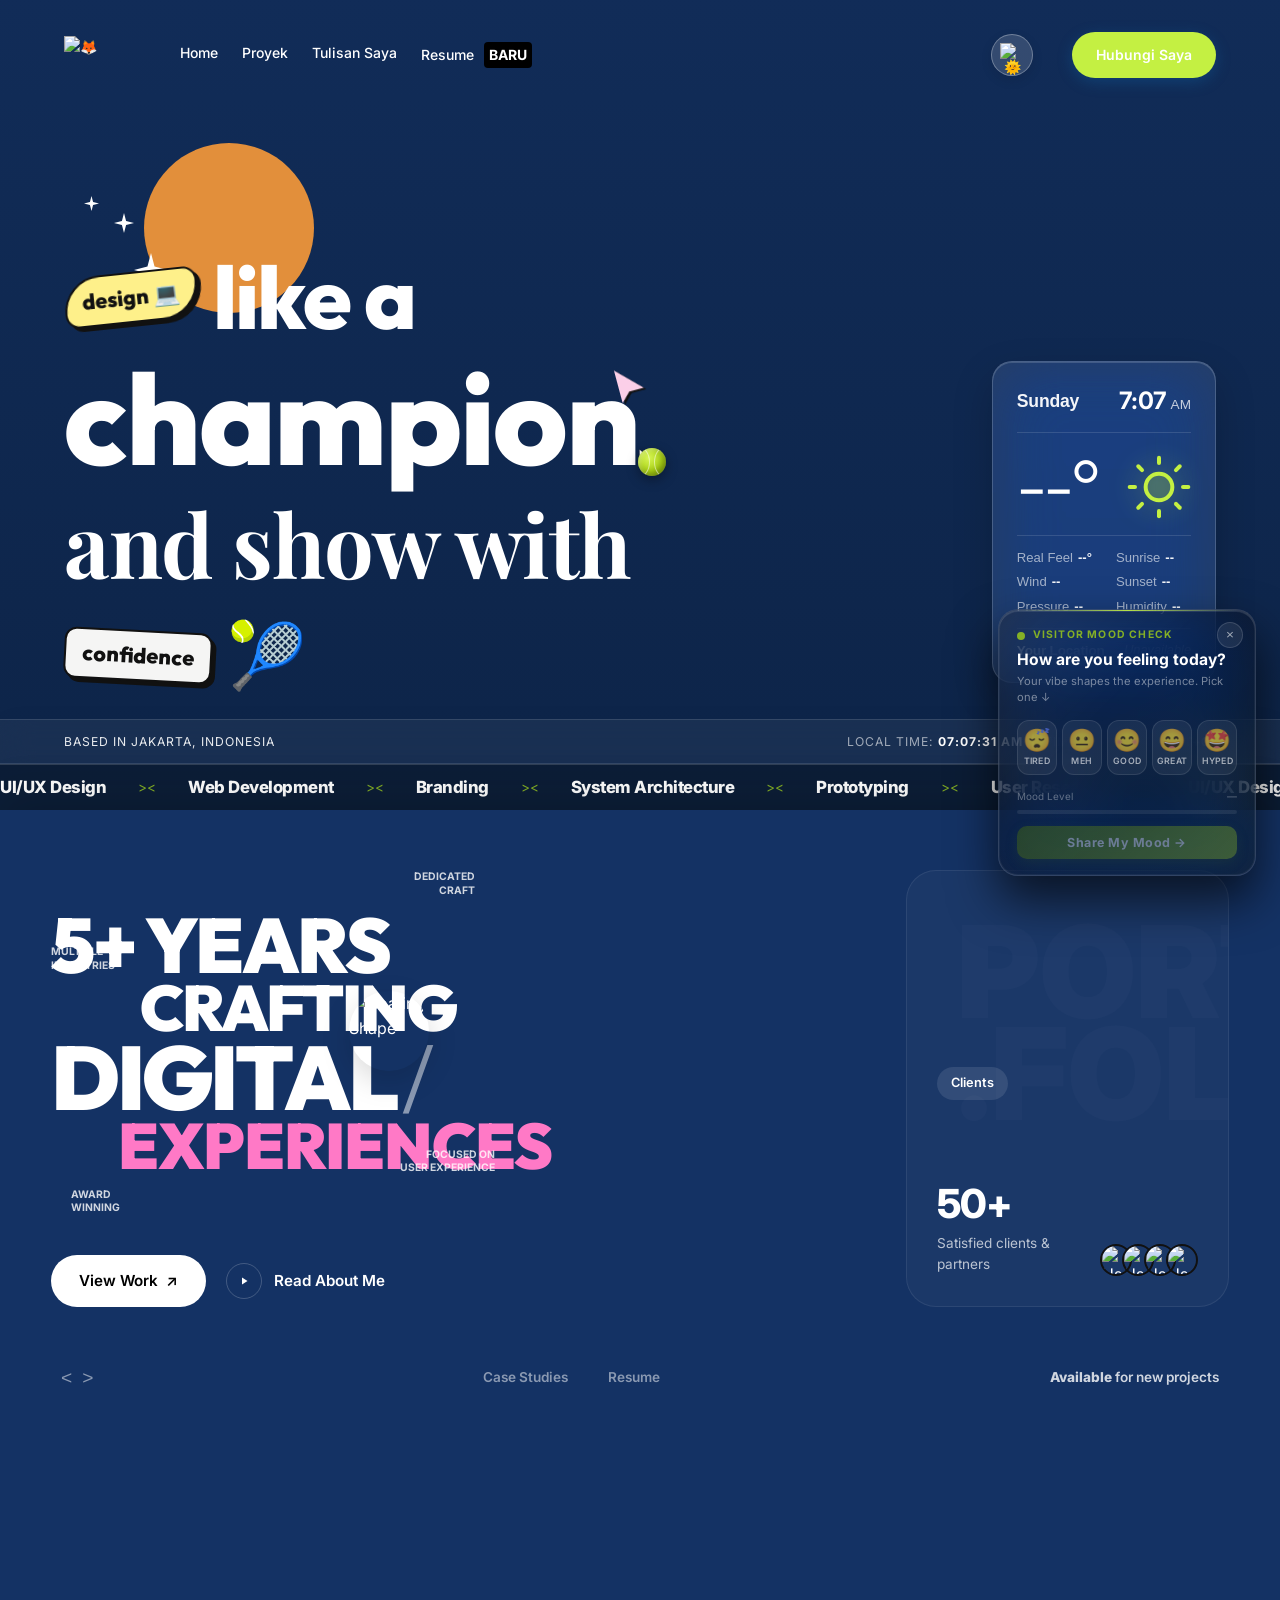
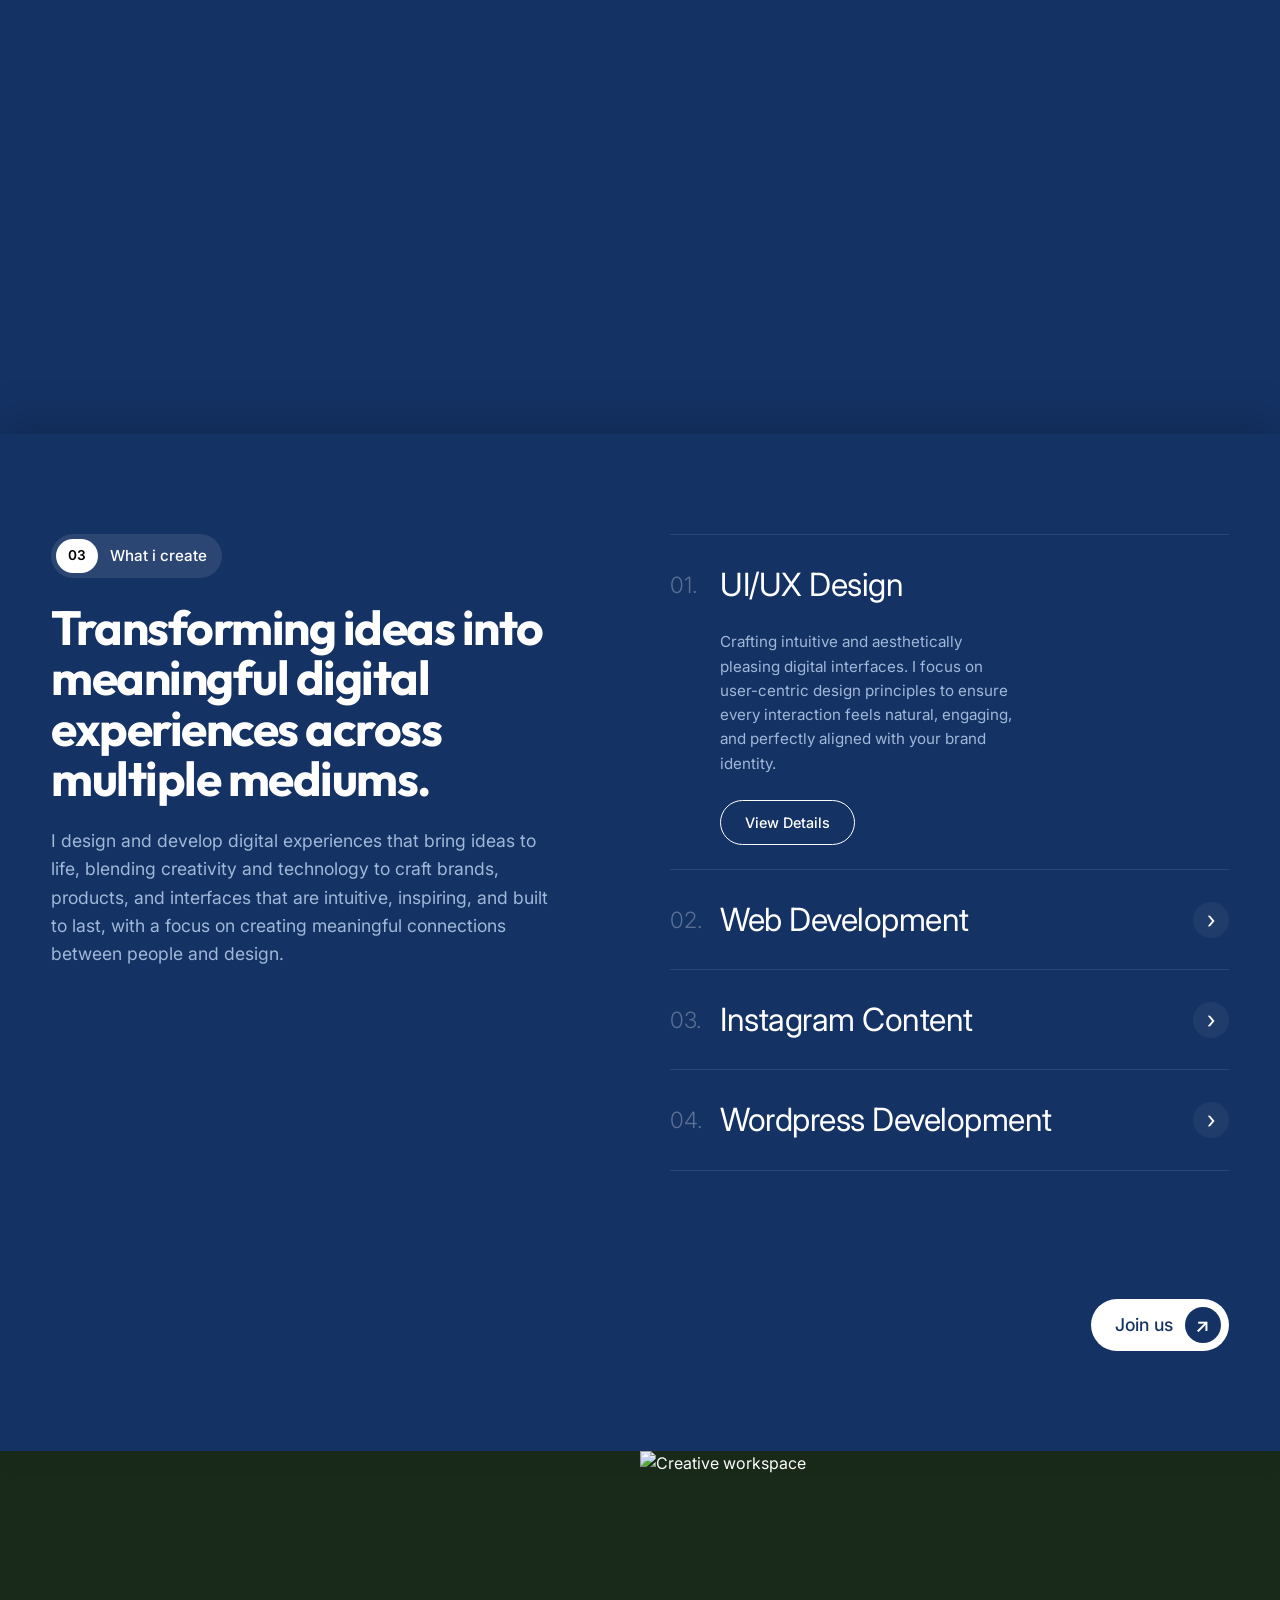
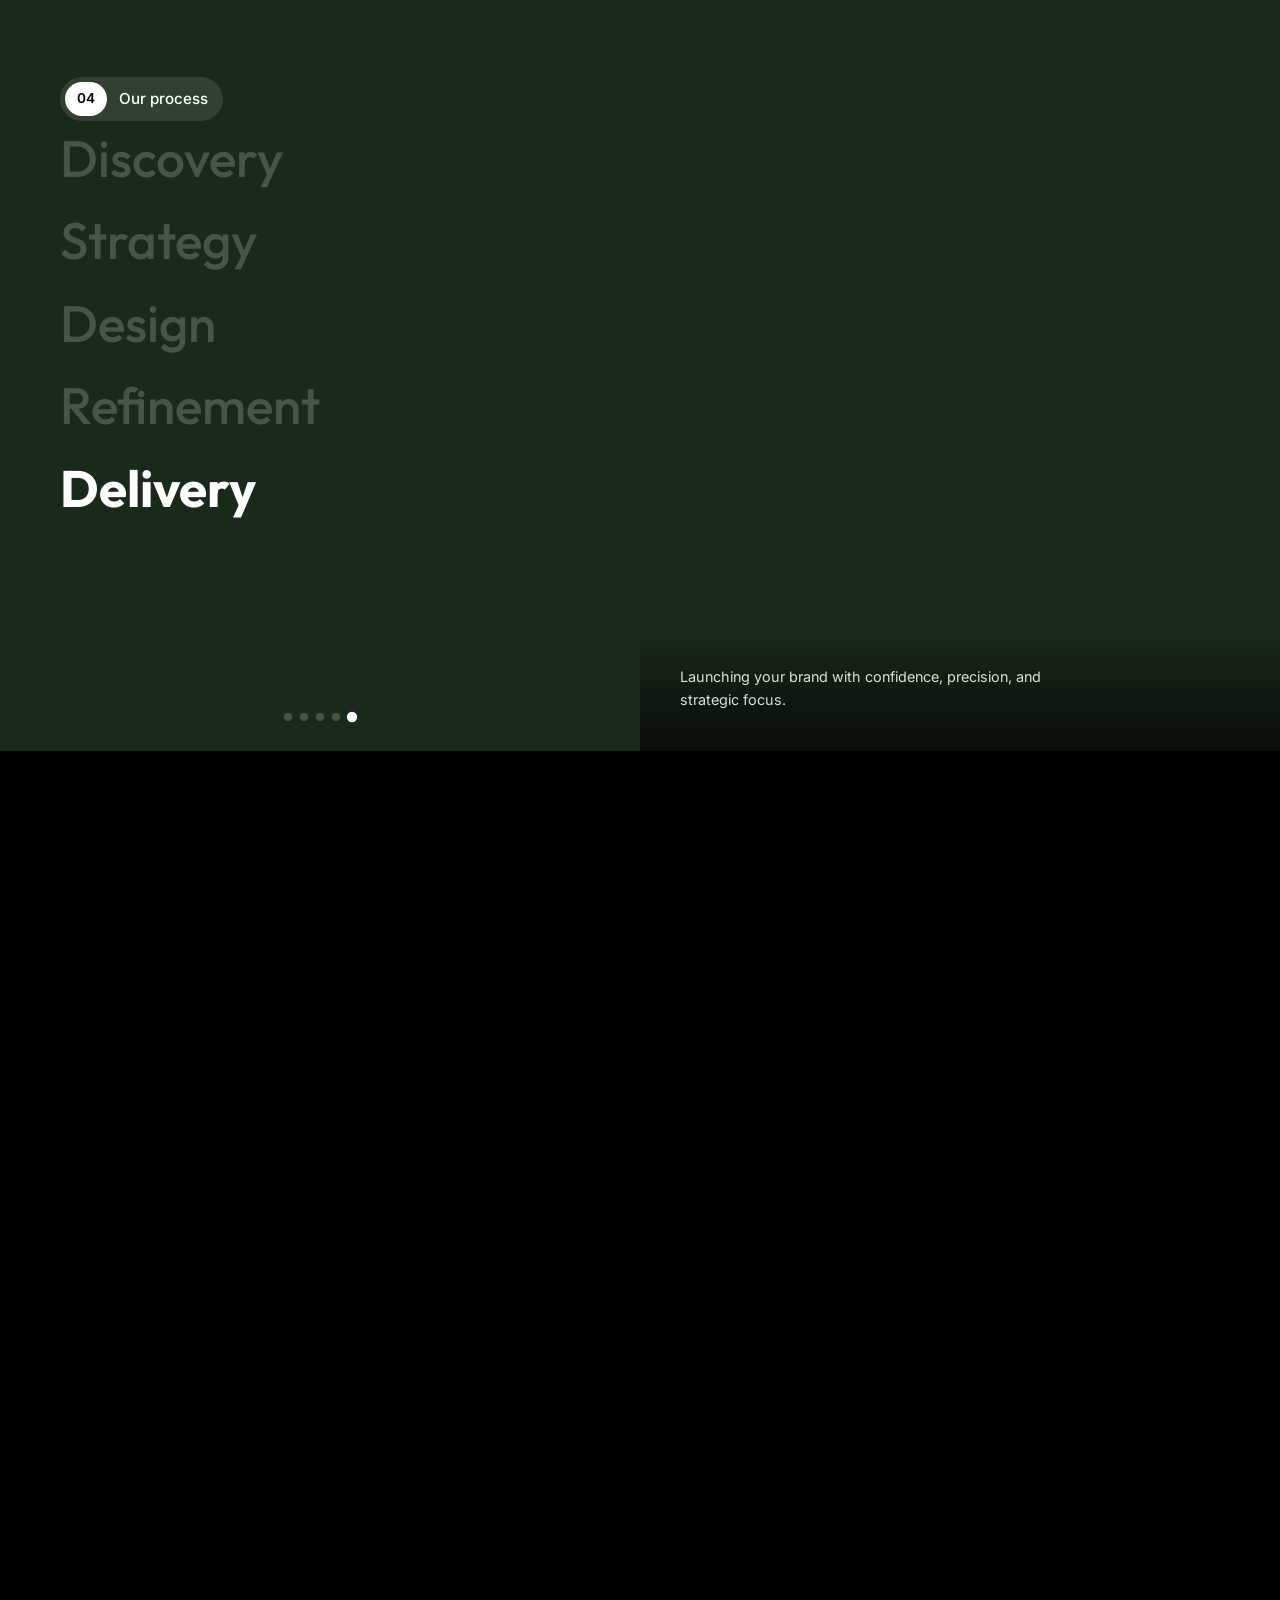
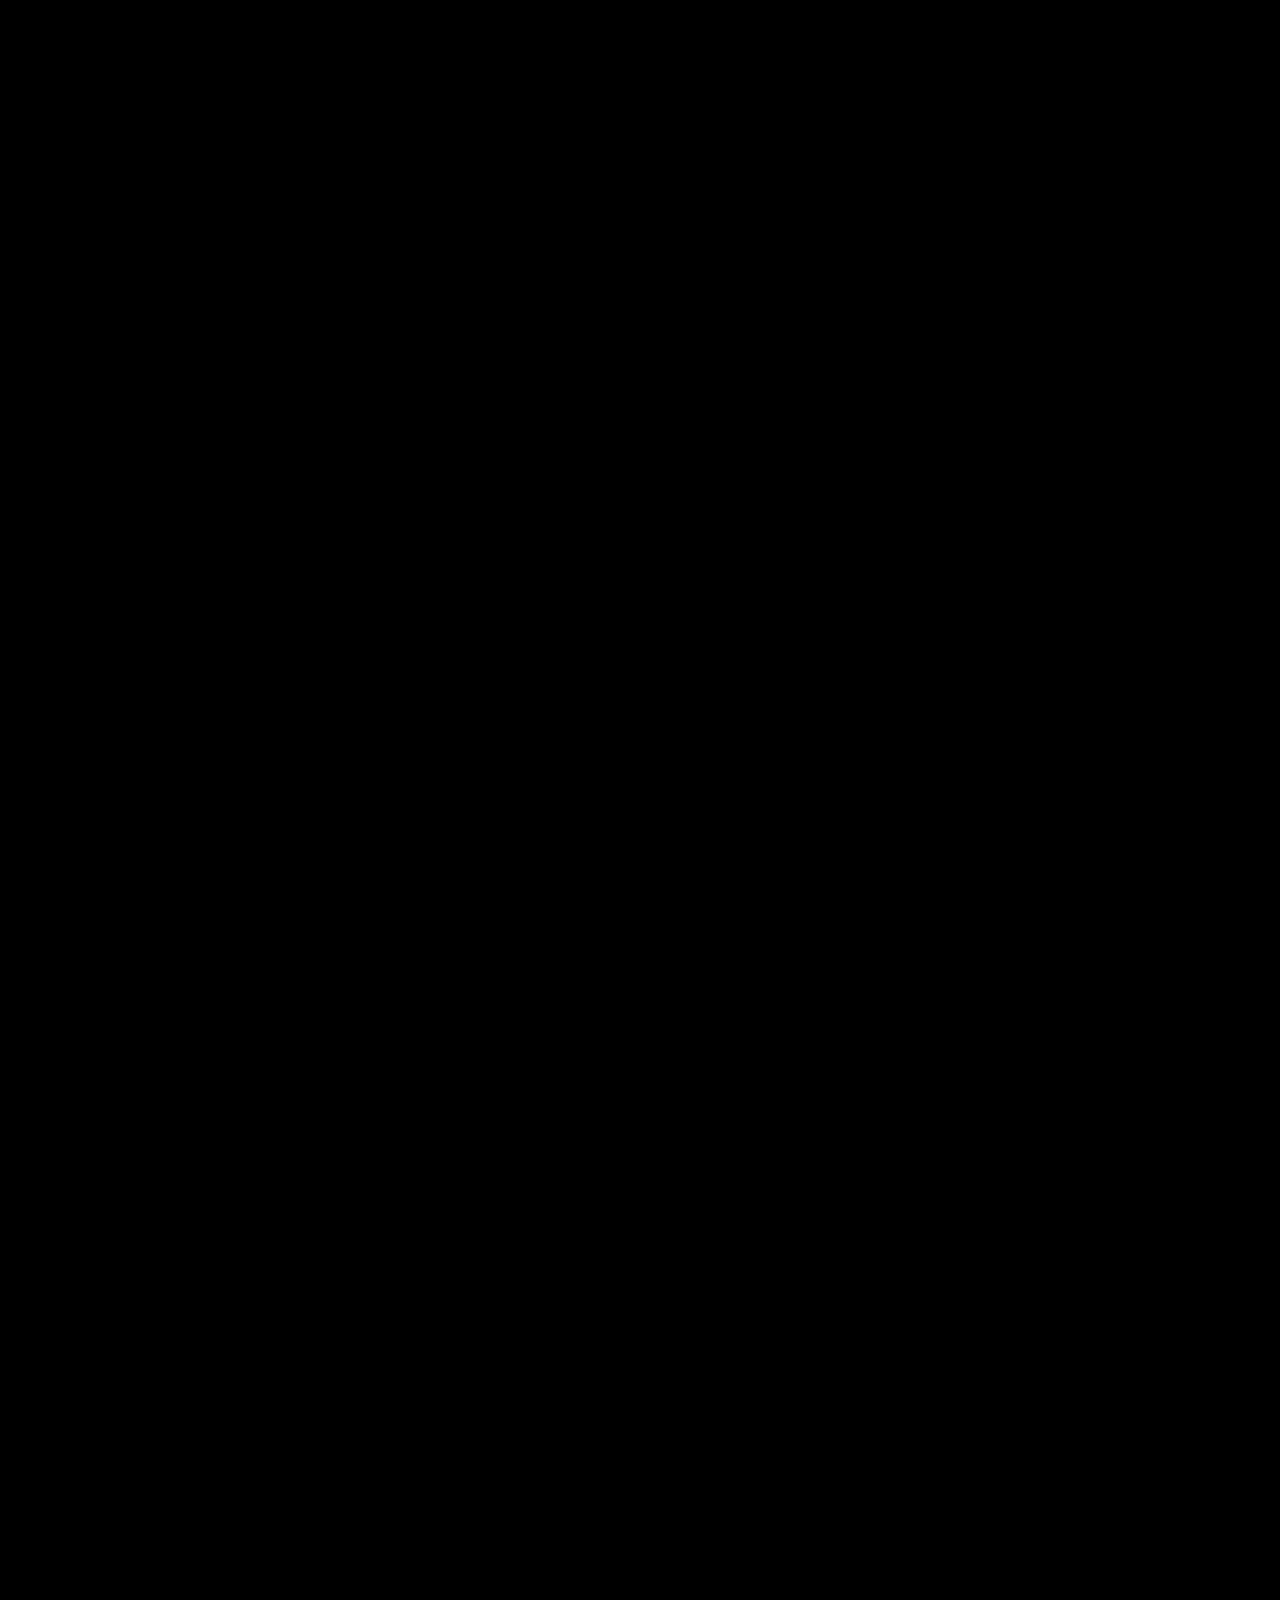
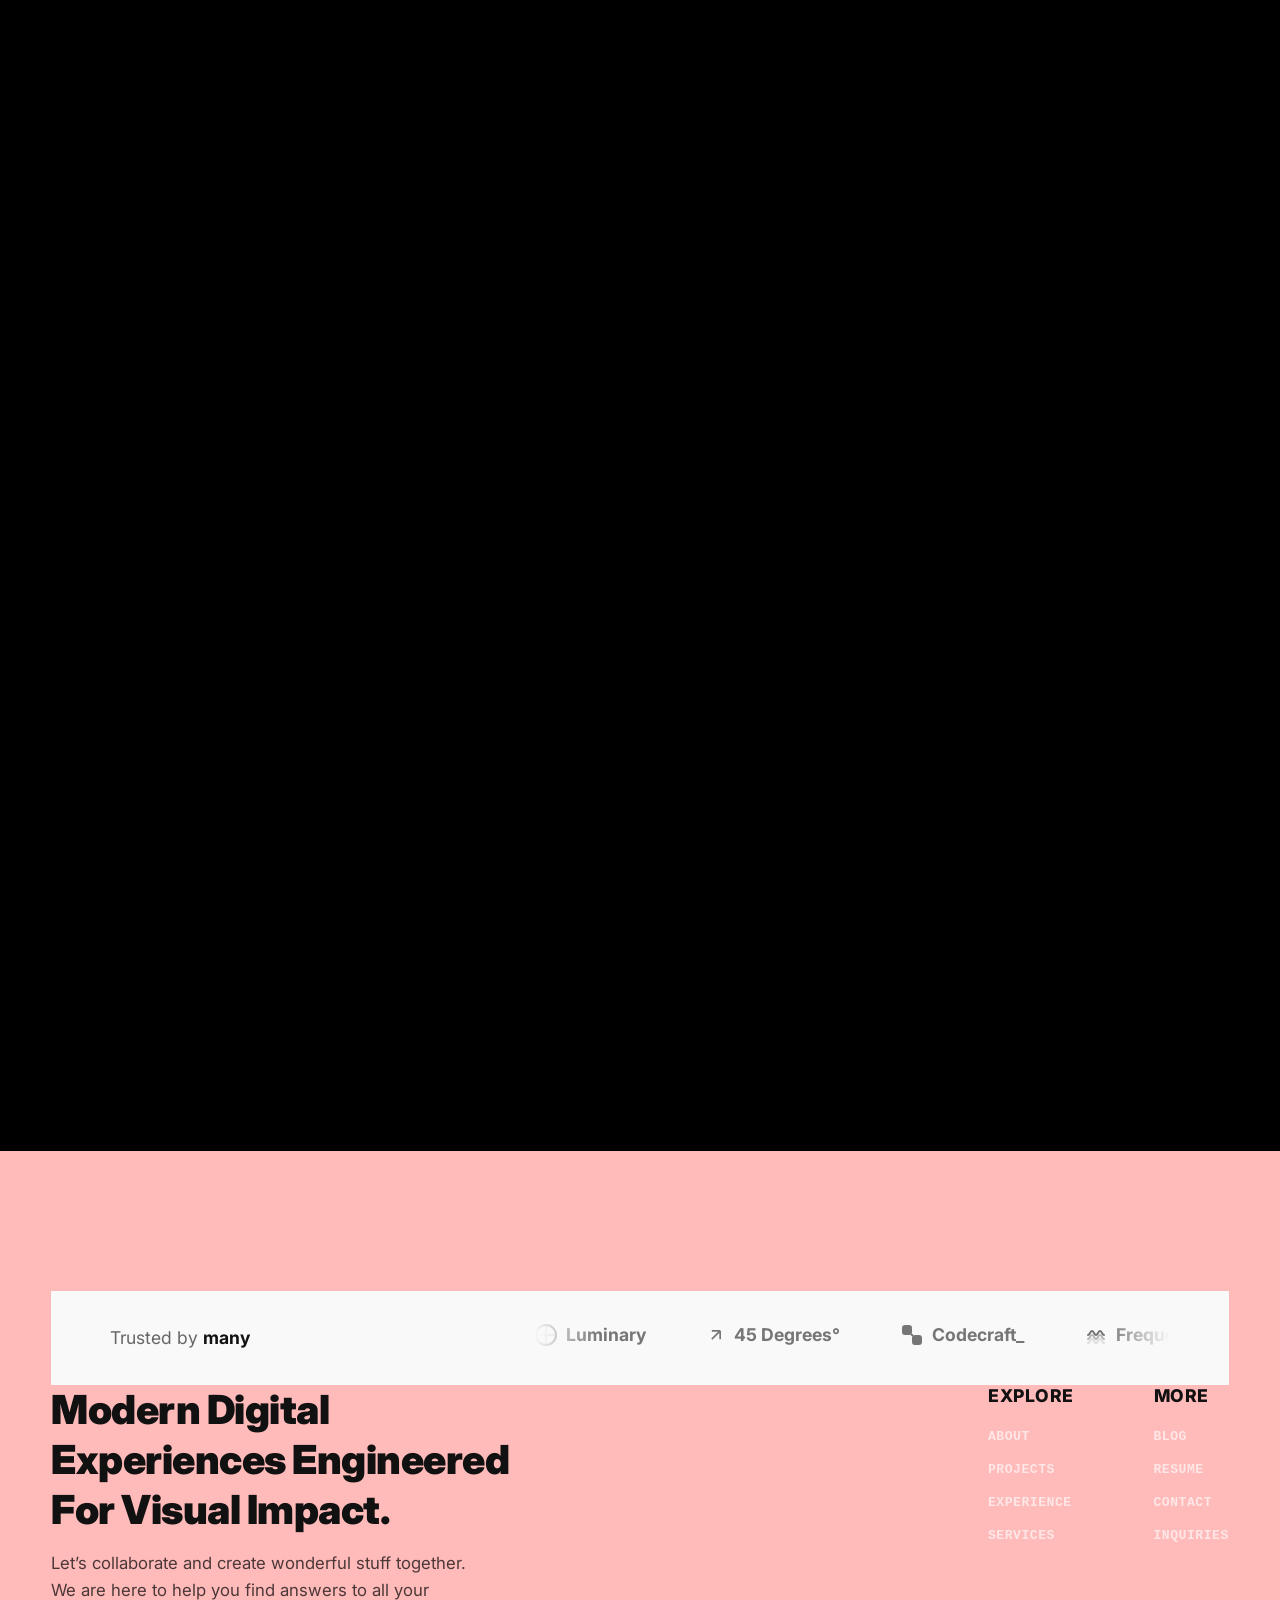
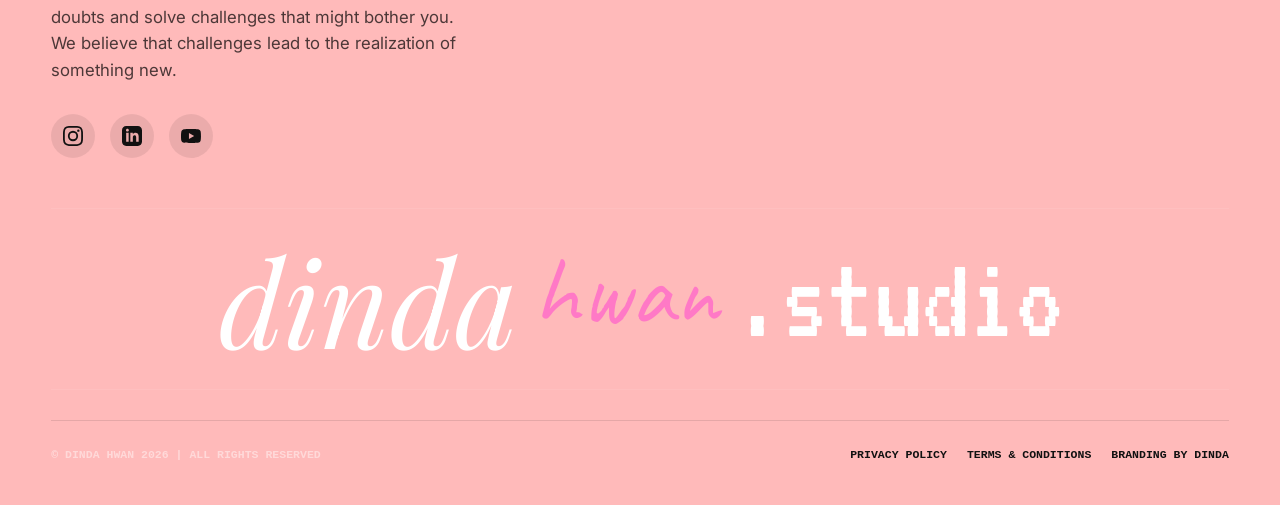
==== commit 93fe07c4: "Further optimize loading screen transition and timeout" ====
--- a/index.html
+++ b/index.html
@@ -963,7 +963,7 @@
 
     <script src="https://unpkg.com/lenis@1.1.13/dist/lenis.min.js"></script>
     <script src="js/translations.js?v=2"></script>
-    <script src="js/main.js?v=2"></script>
+    <script src="js/main.js?v=3"></script>
 
 <script>
 document.addEventListener('DOMContentLoaded', () => {
--- a/css/style.css
+++ b/css/style.css
@@ -1500,7 +1500,7 @@
     justify-content: center;
     align-items: center;
     z-index: 9999;
-    transition: opacity 0.6s ease-in-out, visibility 0.6s ease-in-out;
+    transition: opacity 0.3s ease-in-out, visibility 0.3s ease-in-out;
     pointer-events: auto;
 }
 
@@ -2266,7 +2266,6 @@
     font-size: clamp(3rem, 5vw, 5rem);
     font-weight: 800;
     margin-bottom: 3rem;
-    color: #fff;
     font-family: var(--font-heading);
 }
 
@@ -2319,12 +2318,11 @@
     font-size: 1.8rem;
     font-weight: 600;
     margin-bottom: 15px;
-    color: #fff;
 }
 
 .prev-card-overlay p, .prev-card-small p, .prev-card-tall p {
     font-size: 0.9rem;
-    color: #ccc;
+    opacity: 0.8;
     line-height: 1.6;
     margin-bottom: auto;
 }
@@ -3415,9 +3413,11 @@
     align-items: center;
     justify-content: space-between;
     padding: 30px 5%;
-    border-bottom: 1px solid rgba(0,0,0,0.06);
-    margin-bottom: 80px;
     background: #f9f9f9;
+    width: 100%;
+    box-sizing: border-box;
+    position: relative;
+    z-index: 2;
 }
 @media (max-width: 900px) {
     .footer-clients-banner {
@@ -3503,7 +3503,7 @@
 }
 
 .footer-social-feed {
-    display: grid;
+    display: none;
     grid-template-columns: repeat(6, 1fr);
     gap: 15px;
     margin-bottom: 50px;
@@ -4642,12 +4642,13 @@
     text-transform: uppercase;
     line-height: 1.3;
     opacity: 0.8;
+    z-index: 10;
 }
 
 .f-badge-1 { top: 75px; left: 0; }
 .f-badge-2 { top: 0; right: 20px; text-align: right; }
 .f-badge-3 { bottom: 0; left: 20px; }
-.f-badge-4 { top: 160px; right: 0; }
+.f-badge-4 { bottom: 40px; right: 0; text-align: right; }
 
 .sbs-actions {
     display: flex;
@@ -5268,6 +5269,11 @@
 .floating-text-group {
     display: flex;
     flex-direction: column;
+    max-width: 150px;
+    opacity: 1;
+    overflow: hidden;
+    transition: all 0.3s ease;
+    white-space: nowrap;
 }
 
 .floating-title {
@@ -5311,6 +5317,46 @@
     transform: scale(1.05);
 }
 
+.floating-icon-btn .btn-text {
+    max-width: 0;
+    overflow: hidden;
+    white-space: nowrap;
+    opacity: 0;
+    transition: all 0.3s ease;
+    font-size: 14px;
+    font-weight: 600;
+}
+
+.floating-contact-btn:hover {
+    padding: 8px;
+    gap: 8px;
+    background: rgba(220, 220, 220, 0.6);
+    backdrop-filter: blur(10px);
+    -webkit-backdrop-filter: blur(10px);
+}
+
+body:not(.light-theme) .floating-contact-btn:hover {
+    background: rgba(40, 40, 40, 0.6);
+}
+
+.floating-contact-btn:hover .floating-text-group {
+    max-width: 0;
+    opacity: 0;
+    margin: 0;
+}
+
+.floating-contact-btn:hover .floating-icon-btn {
+    width: auto;
+    padding: 0 20px;
+    border-radius: 50px;
+}
+
+.floating-contact-btn:hover .floating-icon-btn .btn-text {
+    max-width: 100px;
+    opacity: 1;
+    margin-left: 8px;
+}
+
 .floating-email {
     background: #000000;
     color: #ffffff;
@@ -5334,3 +5380,178 @@
     border-color: #444;
     color: #ffffff;
 }
+
+/* Side Contact Panel */
+.side-panel-overlay {
+    position: fixed;
+    top: 0;
+    left: 0;
+    width: 100vw;
+    height: 100vh;
+    background: rgba(0,0,0,0.5);
+    z-index: 10000;
+    opacity: 0;
+    pointer-events: none;
+    transition: opacity 0.4s ease;
+}
+.side-panel-overlay.show {
+    opacity: 1;
+    pointer-events: auto;
+}
+
+.side-contact-panel {
+    position: fixed;
+    top: 0;
+    right: 0;
+    width: 100%;
+    max-width: 500px;
+    height: 100vh;
+    background: #ffffff;
+    z-index: 10001;
+    transform: translateX(100%);
+    transition: transform 0.4s cubic-bezier(0.19, 1, 0.22, 1);
+    display: flex;
+    flex-direction: column;
+    overflow-y: hidden;
+    padding: 60px 40px;
+    box-sizing: border-box;
+    font-family: 'Inter', sans-serif;
+    color: #111;
+}
+
+body:not(.light-theme) .side-contact-panel {
+    background: #111111;
+    color: #fff;
+}
+
+.side-contact-panel.show {
+    transform: translateX(0);
+}
+
+.side-panel-close {
+    position: absolute;
+    top: 24px;
+    right: 24px;
+    background: none;
+    border: none;
+    cursor: pointer;
+    color: #111;
+}
+body:not(.light-theme) .side-panel-close {
+    color: #fff;
+}
+
+.side-panel-content h2 {
+    font-size: 2rem;
+    margin-bottom: 10px;
+    font-weight: 600;
+    letter-spacing: -0.5px;
+}
+
+.side-panel-sub {
+    font-size: 1rem;
+    color: #666;
+    margin-bottom: 30px;
+}
+body:not(.light-theme) .side-panel-sub { color: #999; }
+
+.side-panel-author {
+    display: flex;
+    align-items: center;
+    gap: 15px;
+    margin-bottom: 30px;
+}
+
+.side-panel-author img {
+    width: 48px;
+    height: 48px;
+    border-radius: 50%;
+    object-fit: cover;
+}
+
+.side-author-info {
+    display: flex;
+    flex-direction: column;
+    font-size: 0.9rem;
+}
+.side-author-info strong { font-weight: 600; margin-bottom: 2px; }
+.side-author-info span { color: #666; font-size: 0.85rem; }
+body:not(.light-theme) .side-author-info span { color: #999; }
+
+.side-panel-form {
+    display: flex;
+    flex-direction: column;
+    gap: 20px;
+}
+
+.form-row {
+    display: flex;
+    gap: 20px;
+}
+.form-row .form-group {
+    flex: 1;
+}
+
+.form-group {
+    display: flex;
+    flex-direction: column;
+    gap: 8px;
+}
+
+.form-group label {
+    font-size: 0.85rem;
+    font-weight: 600;
+}
+
+.form-group input, .form-group textarea, .form-group select {
+    padding: 12px 16px;
+    border-radius: 8px;
+    border: 1px solid #ddd;
+    background: transparent;
+    font-family: inherit;
+    font-size: 1rem;
+    outline: none;
+    color: inherit;
+}
+body:not(.light-theme) .form-group input, 
+body:not(.light-theme) .form-group textarea, 
+body:not(.light-theme) .form-group select {
+    border-color: #333;
+}
+.form-group input:focus, .form-group textarea:focus, .form-group select:focus {
+    border-color: #111;
+}
+body:not(.light-theme) .form-group input:focus, 
+body:not(.light-theme) .form-group textarea:focus, 
+body:not(.light-theme) .form-group select:focus {
+    border-color: #fff;
+}
+
+.side-panel-submit {
+    background: #000;
+    color: #fff;
+    border: none;
+    border-radius: 50px;
+    padding: 16px;
+    font-size: 1rem;
+    font-weight: 600;
+    cursor: pointer;
+    margin-top: 10px;
+    transition: opacity 0.2s ease;
+}
+body:not(.light-theme) .side-panel-submit {
+    background: #fff;
+    color: #000;
+}
+.side-panel-submit:hover {
+    opacity: 0.8;
+}
+
+.side-panel-footer {
+    font-size: 0.8rem;
+    color: #888;
+    margin-top: 10px;
+    text-align: left;
+}
+body:not(.light-theme) .side-panel-footer { color: #666; }
+
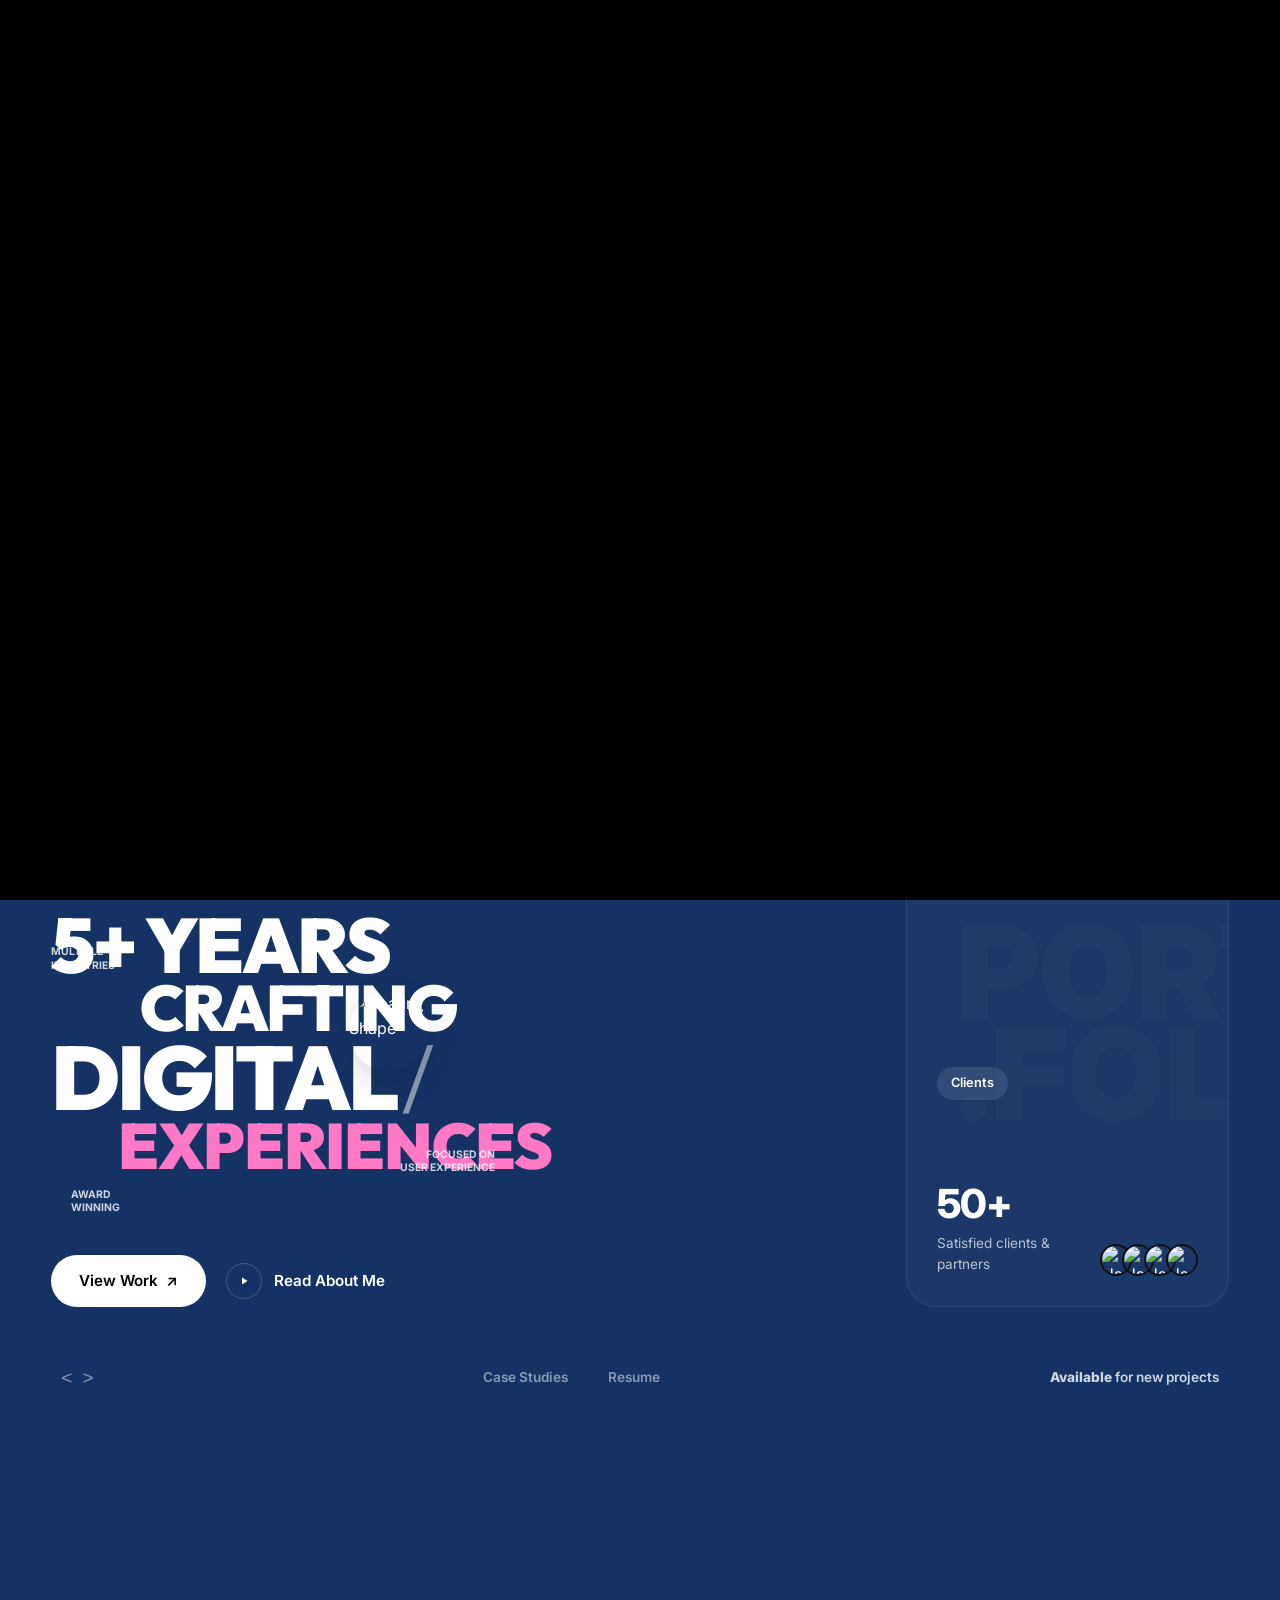
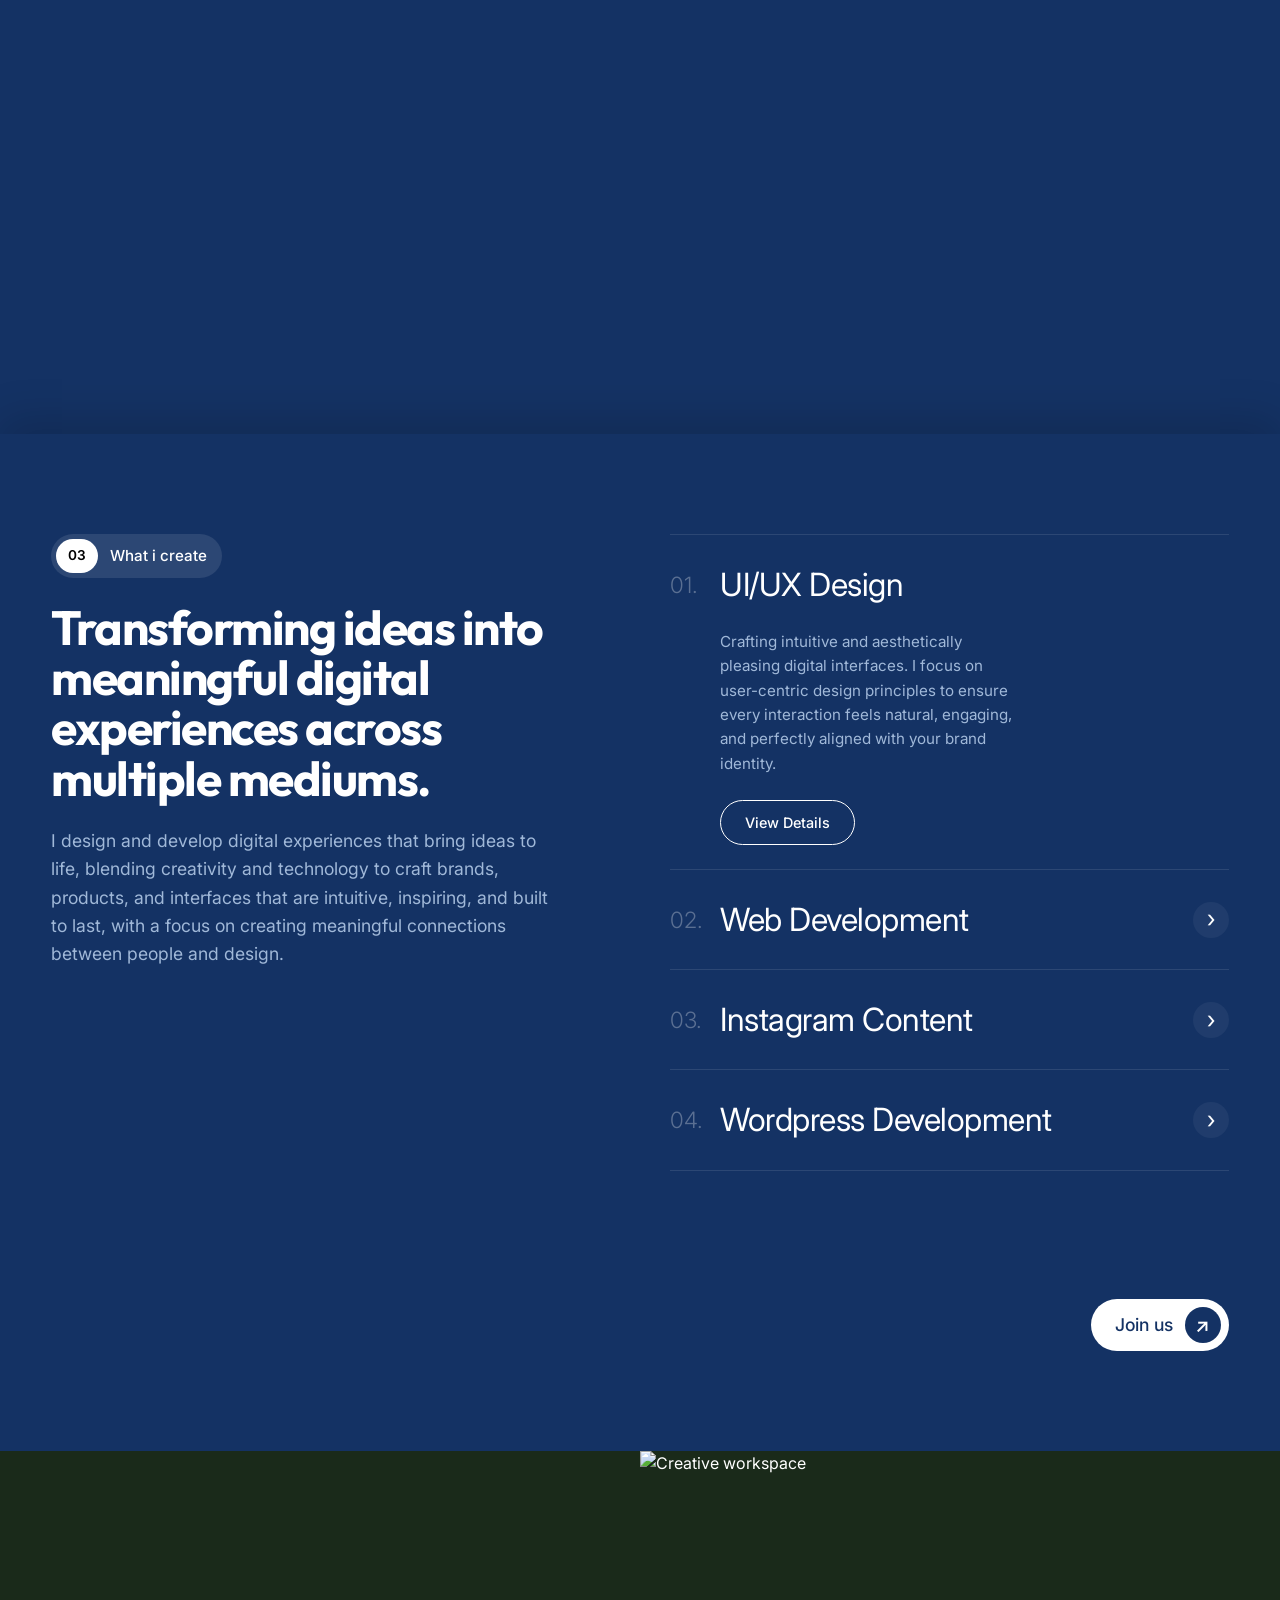
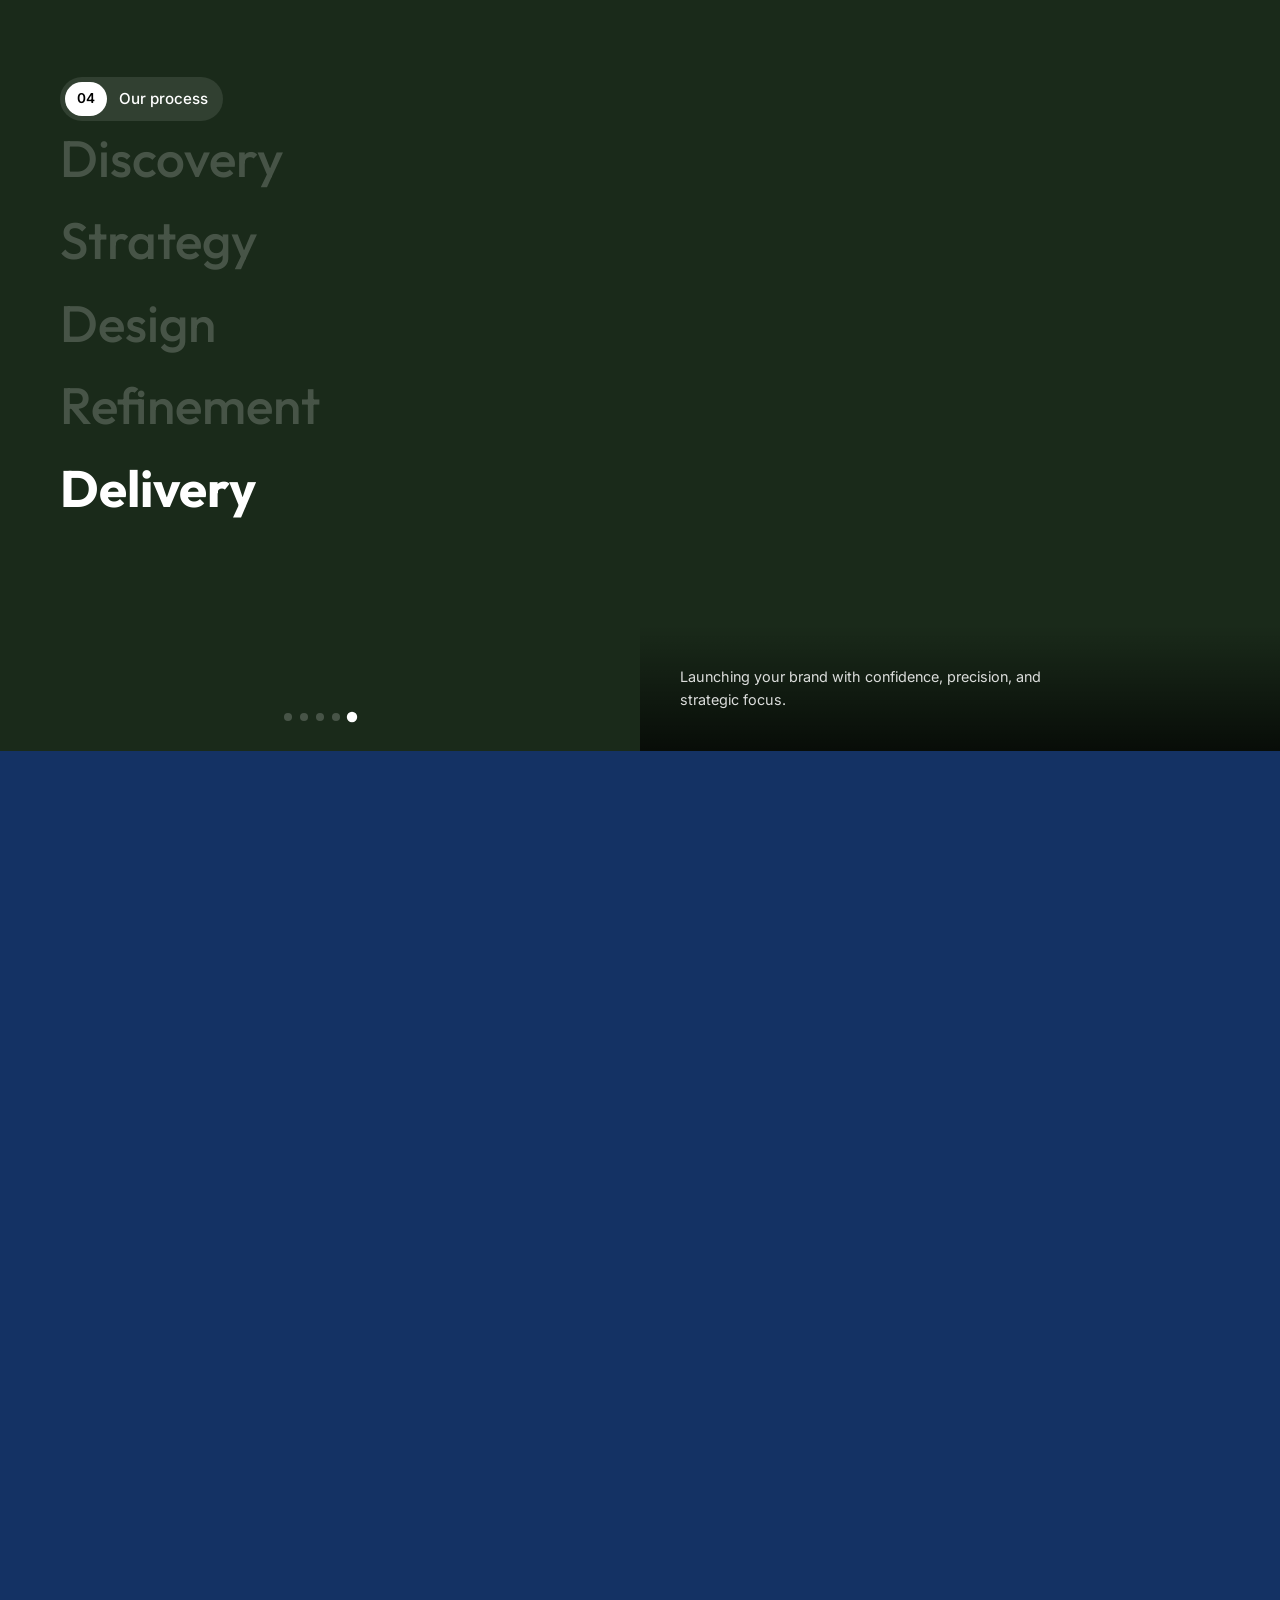
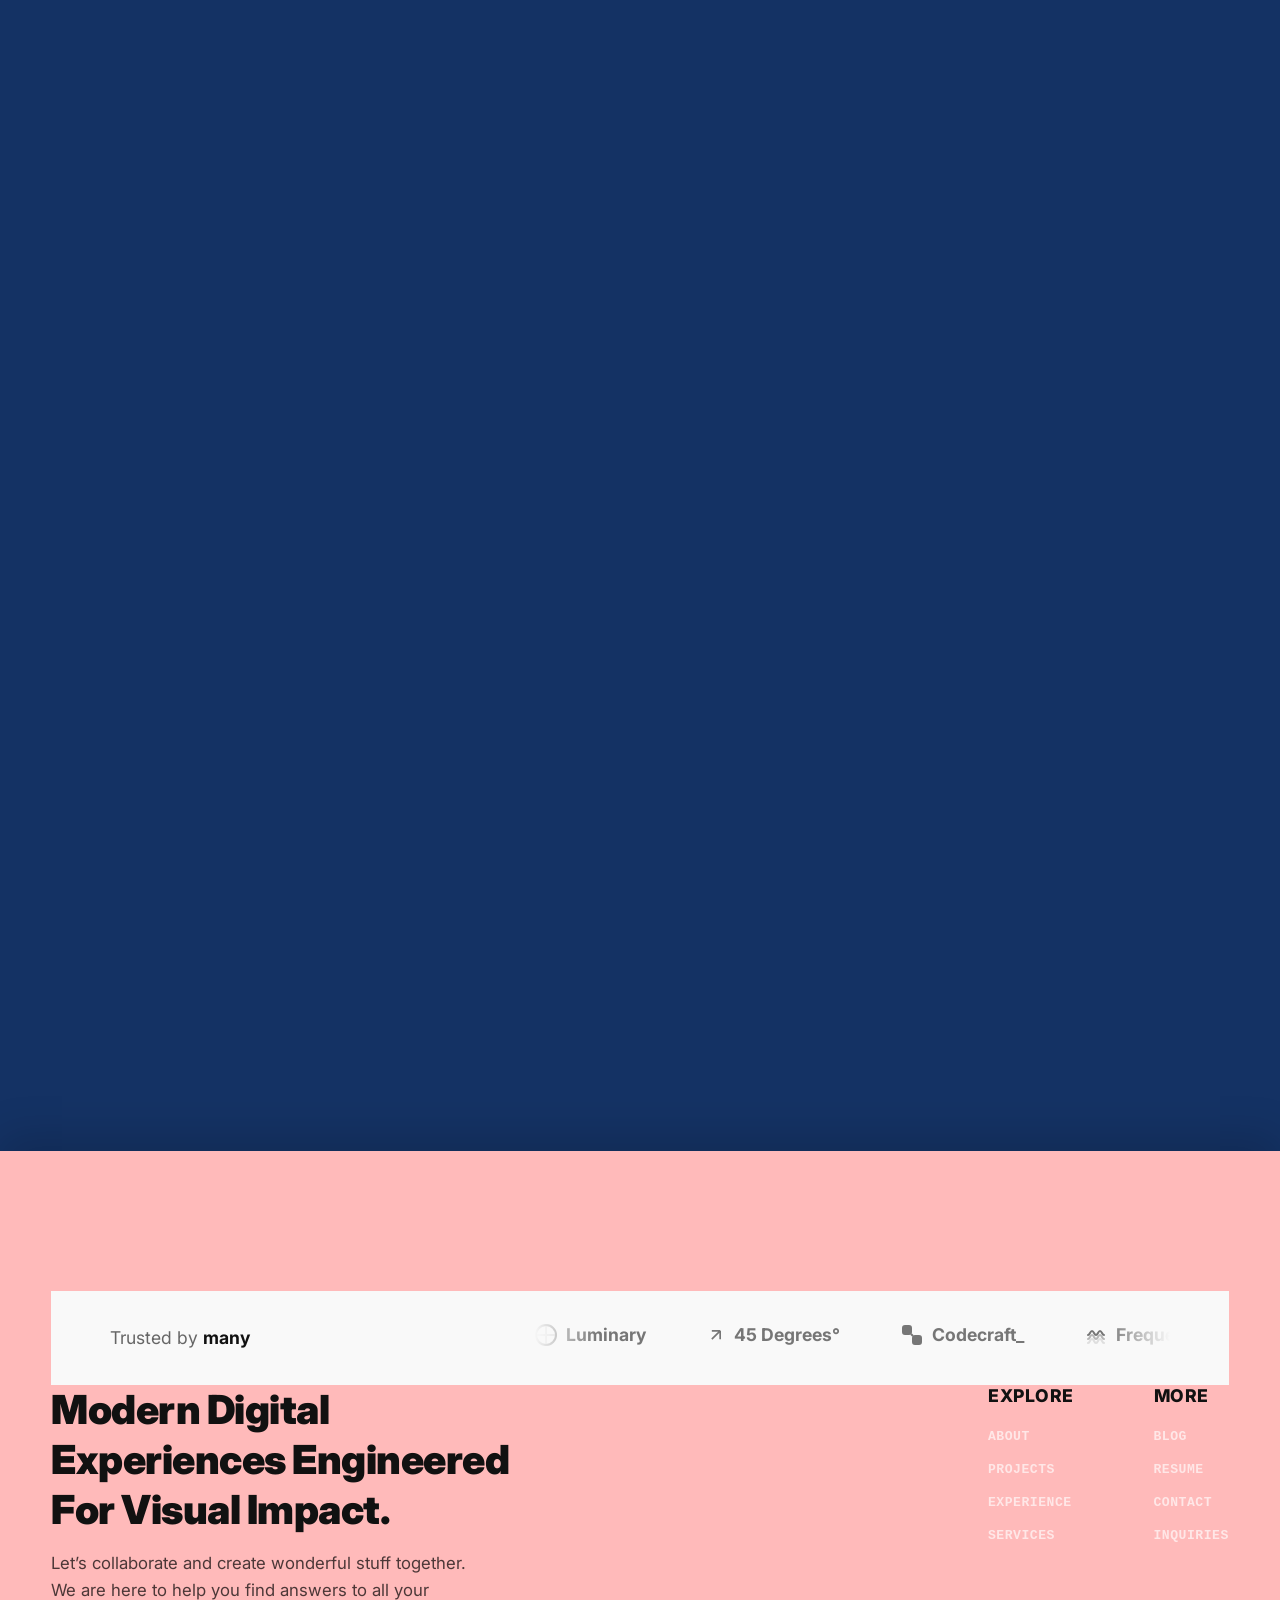
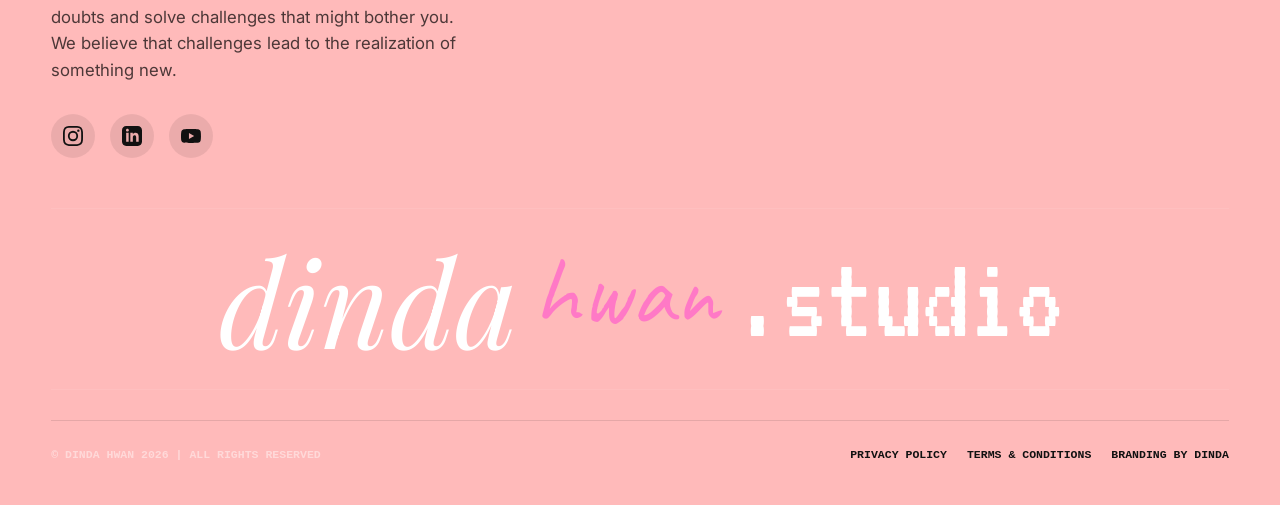
==== commit 7b53fc4d: "Add service worker for aggressive static asset caching" ====
--- a/index.html
+++ b/index.html
@@ -963,7 +963,7 @@
 
     <script src="https://unpkg.com/lenis@1.1.13/dist/lenis.min.js"></script>
     <script src="js/translations.js?v=2"></script>
-    <script src="js/main.js?v=3"></script>
+    <script src="js/main.js?v=4"></script>
 
 <script>
 document.addEventListener('DOMContentLoaded', () => {
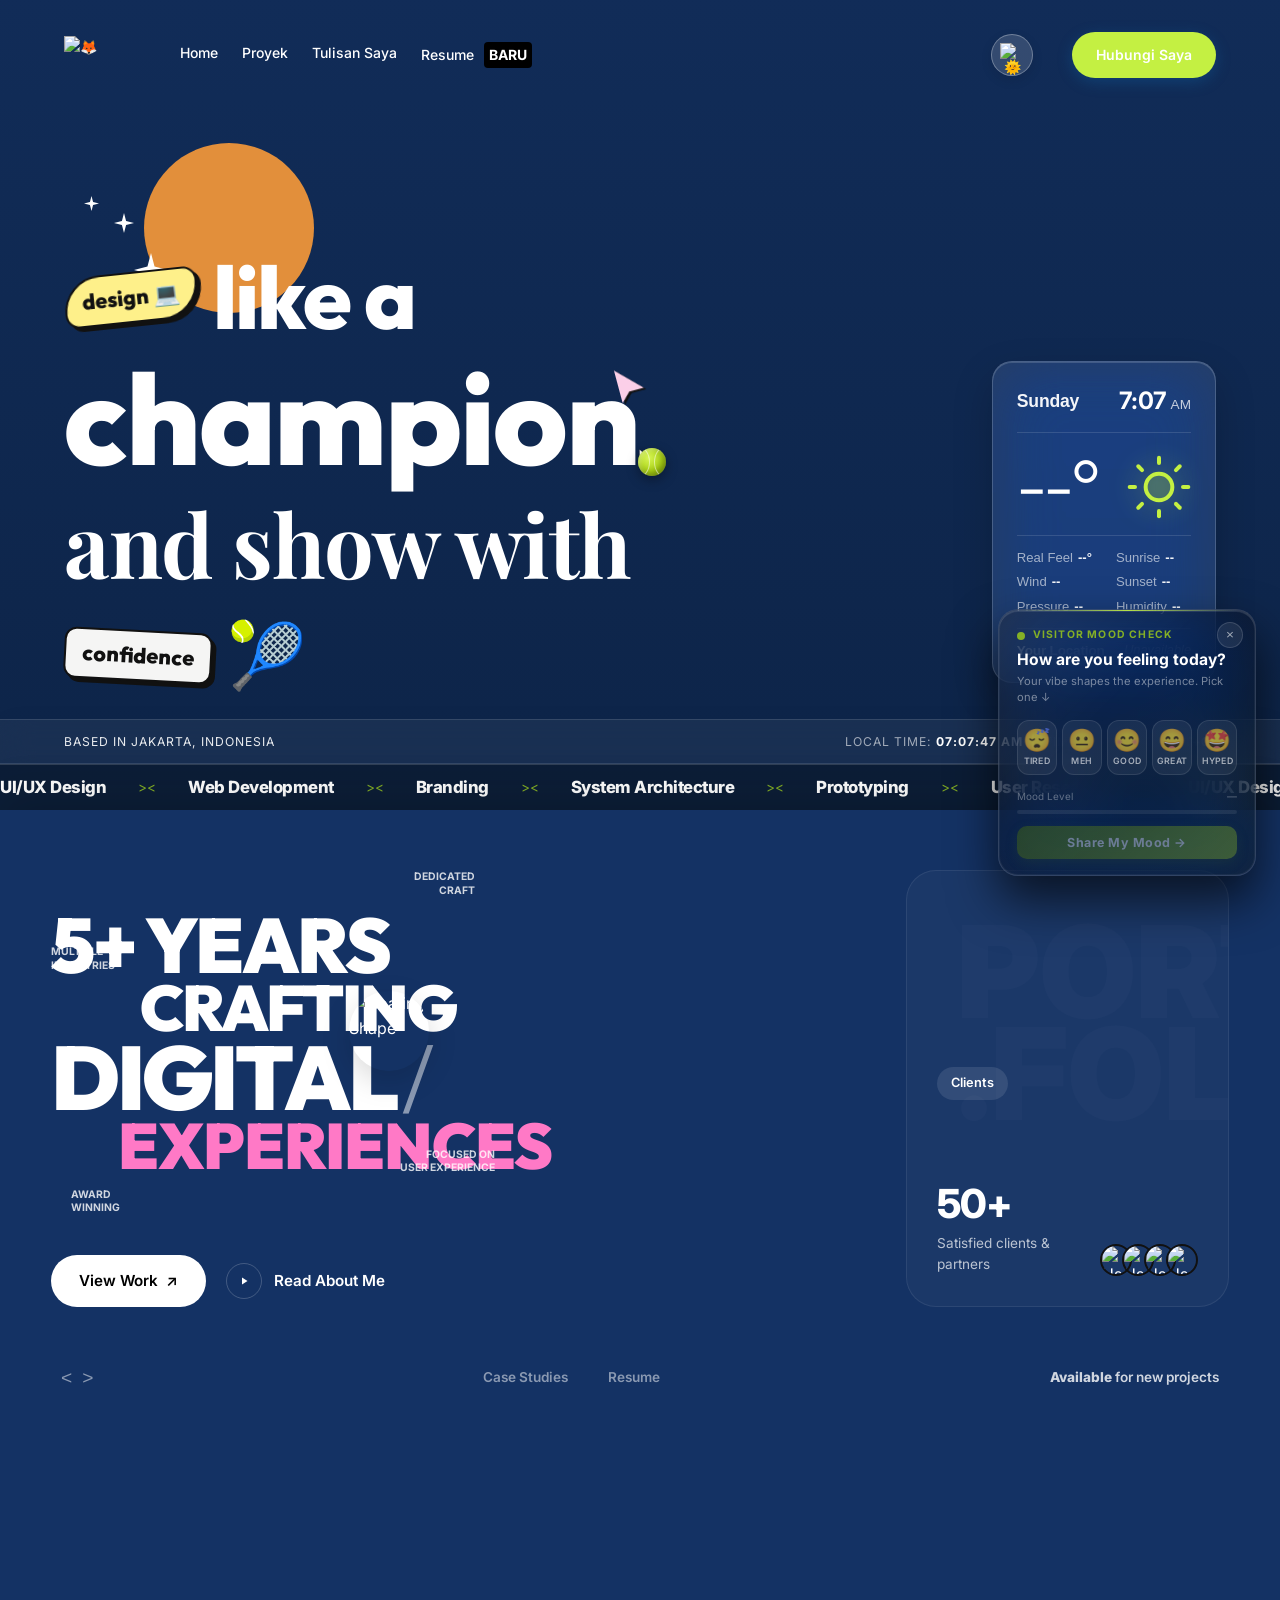
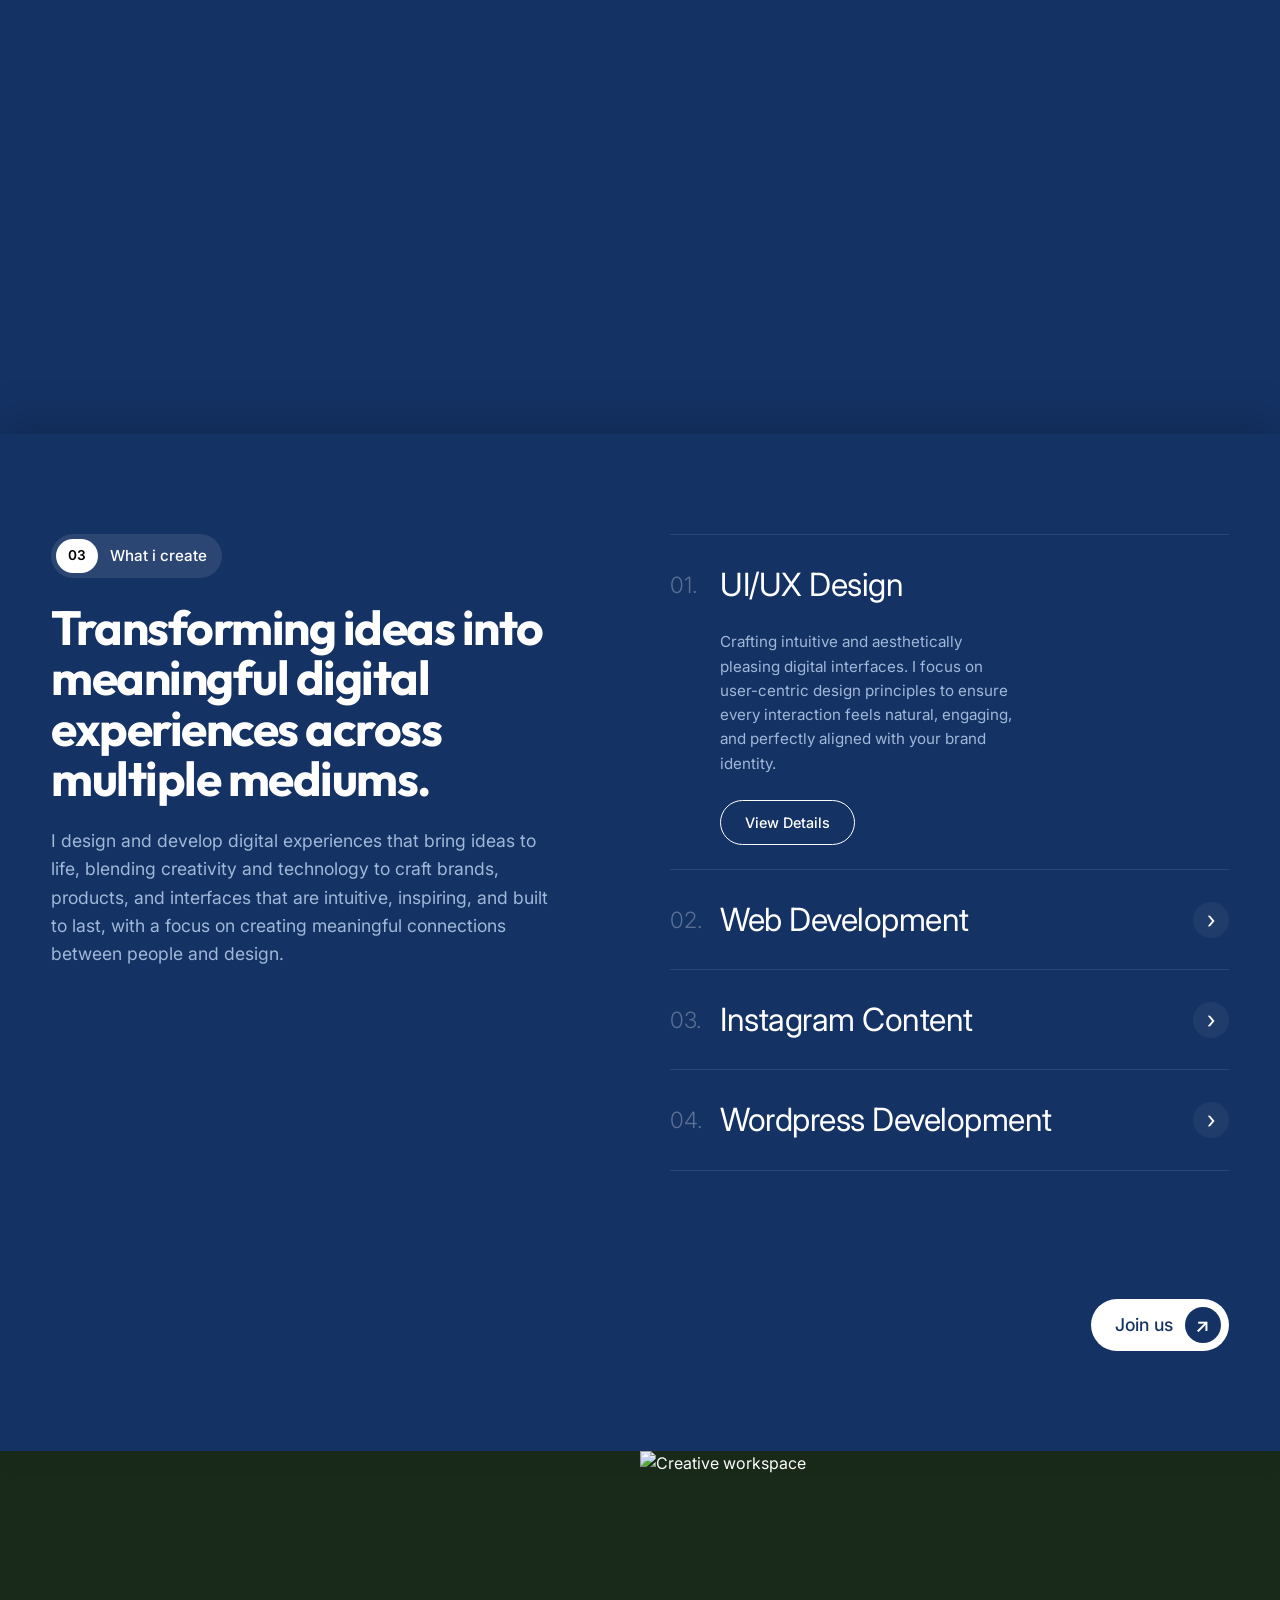
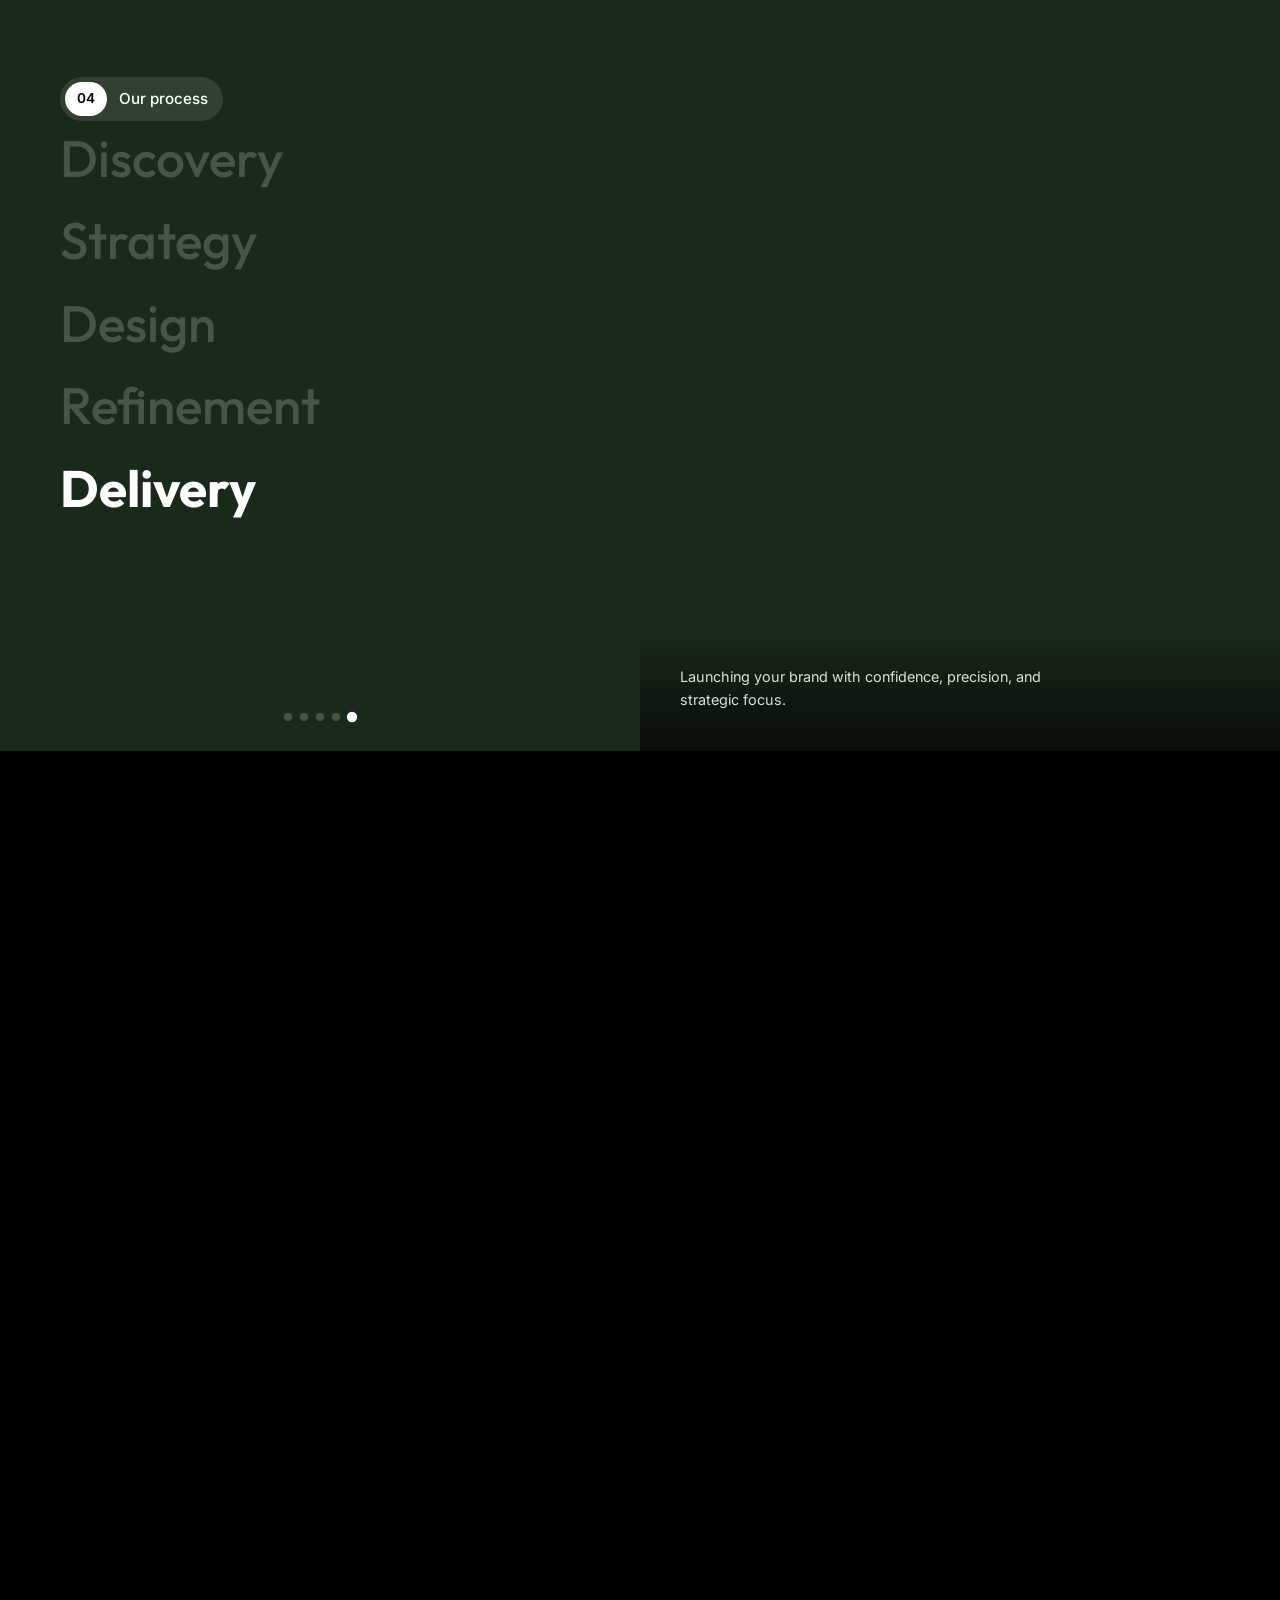
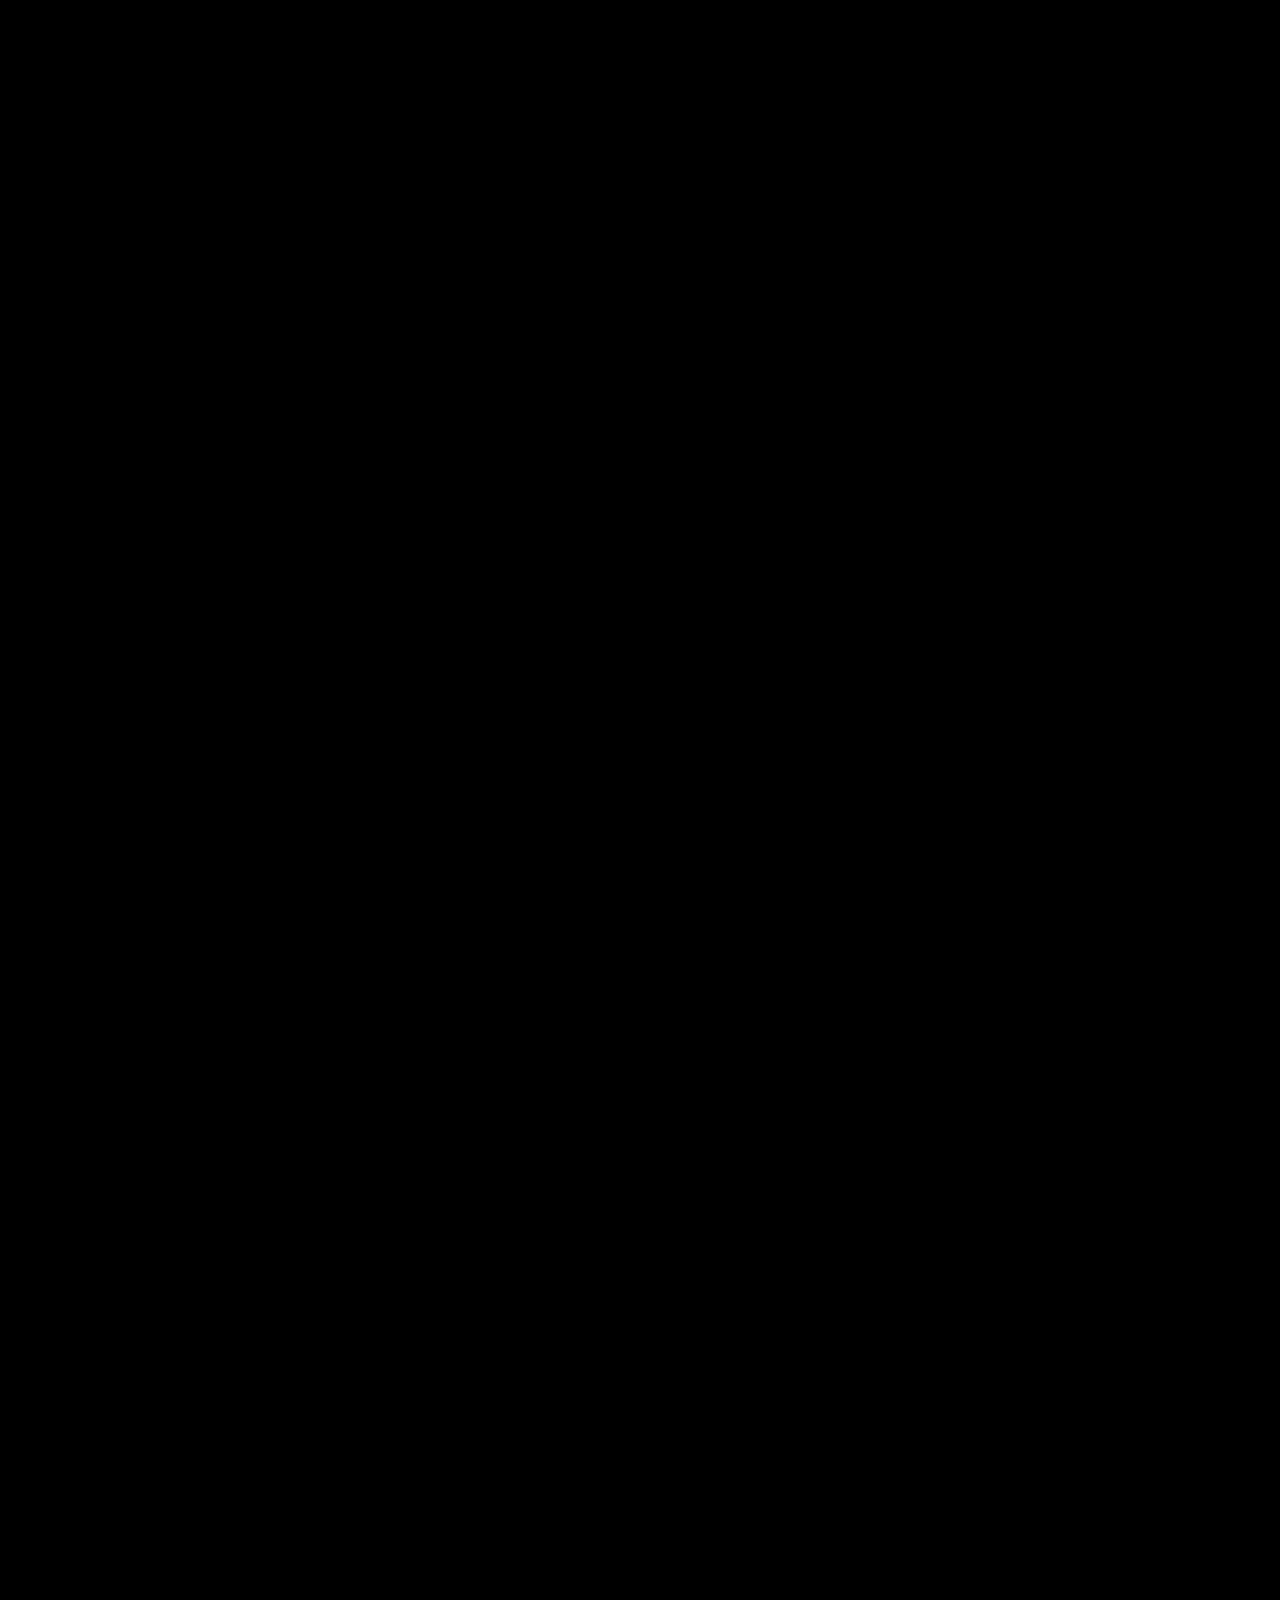
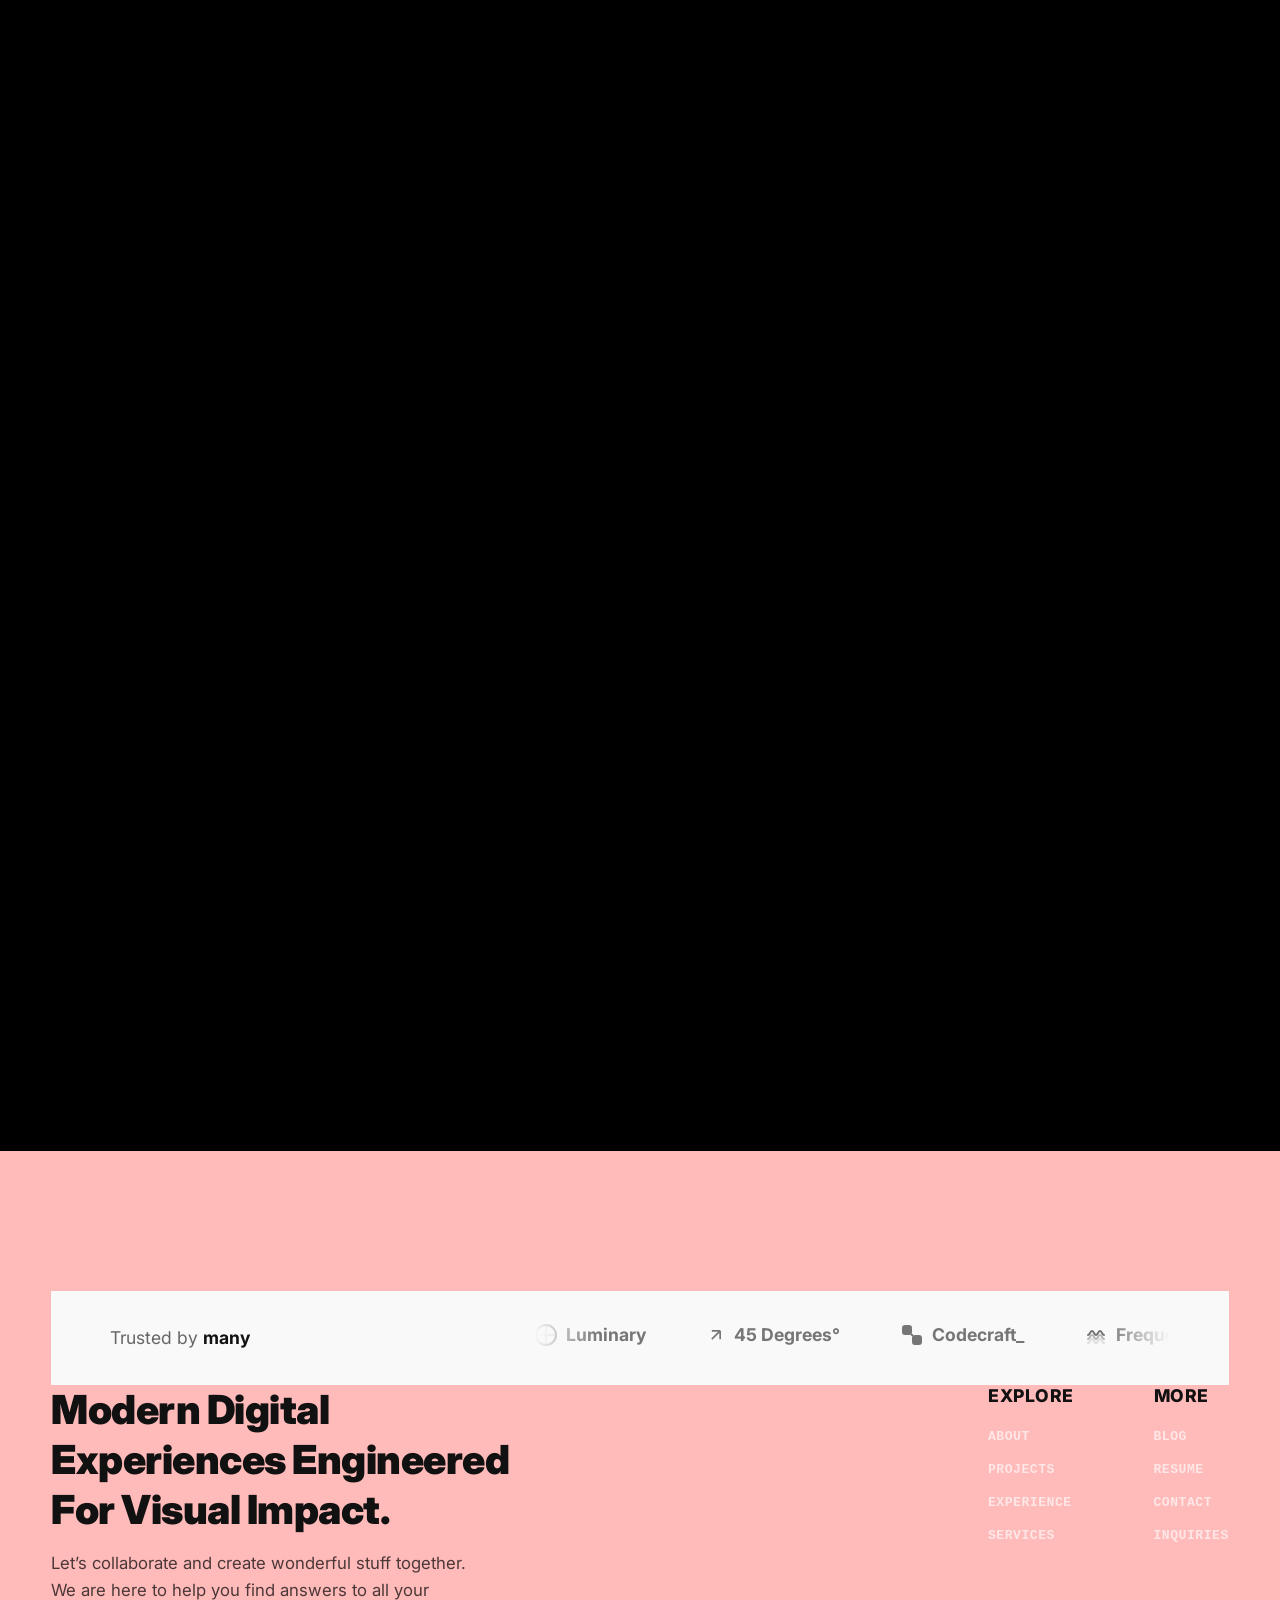
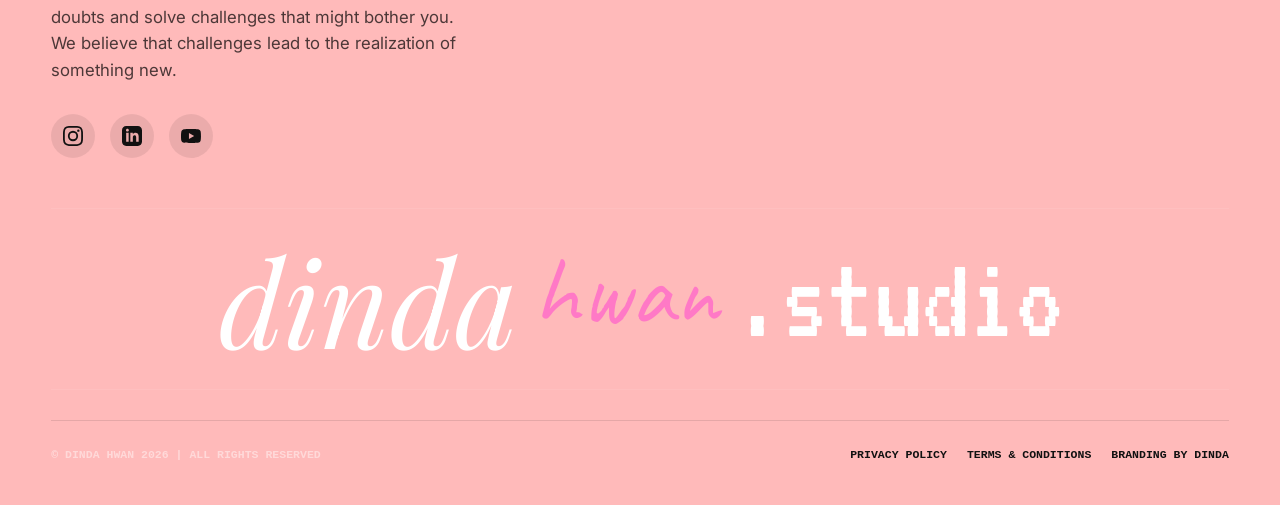
==== commit 5989ab41: "Fix JS syntax error and ensure global fallback loader works" ====
--- a/index.html
+++ b/index.html
@@ -9,7 +9,7 @@
     <link rel="stylesheet" href="css/style.css?v=7">
     <link rel="preconnect" href="https://fonts.googleapis.com">
     <link rel="preconnect" href="https://fonts.gstatic.com" crossorigin>
-    <link href="https://fonts.googleapis.com/css2?family=Inter:wght@300;400;500;600&family=Playfair+Display:ital,wght@0,400;0,600;1,400&family=Outfit:wght@400;500;600;700;800&display=swap" rel="stylesheet">
+    <link rel="preload" href="https://fonts.googleapis.com/css2?family=Inter:wght@300;400;500;600&family=Playfair+Display:ital,wght@0,400;0,600;1,400&family=Outfit:wght@400;500;600;700;800&display=swap" as="style" onload="this.onload=null;this.rel='stylesheet'"><noscript><link rel="stylesheet" href="https://fonts.googleapis.com/css2?family=Inter:wght@300;400;500;600&family=Playfair+Display:ital,wght@0,400;0,600;1,400&family=Outfit:wght@400;500;600;700;800&display=swap"></noscript>
     <script defer src="https://unpkg.com/@lottiefiles/lottie-player@latest/dist/lottie-player.js"></script>
     <style>
         .lang-selector-minimal {
@@ -34,7 +34,7 @@
         body.light-theme .lang-selector-minimal button { color: rgba(0,0,0,0.5); }
         body.light-theme .lang-selector-minimal button:hover, body.light-theme .lang-selector-minimal button.active { color: #111; }
     </style>
-    <script src="js/components.js?v=11"></script>
+    <script defer src="js/components.js?v=12"></script>
 
     <style>
         /* Quantum Case Study Overlay */
@@ -963,7 +963,7 @@
 
     <script src="https://unpkg.com/lenis@1.1.13/dist/lenis.min.js"></script>
     <script src="js/translations.js?v=2"></script>
-    <script src="js/main.js?v=4"></script>
+    <script src="js/main.js?v=6"></script>
 
 <script>
 document.addEventListener('DOMContentLoaded', () => {
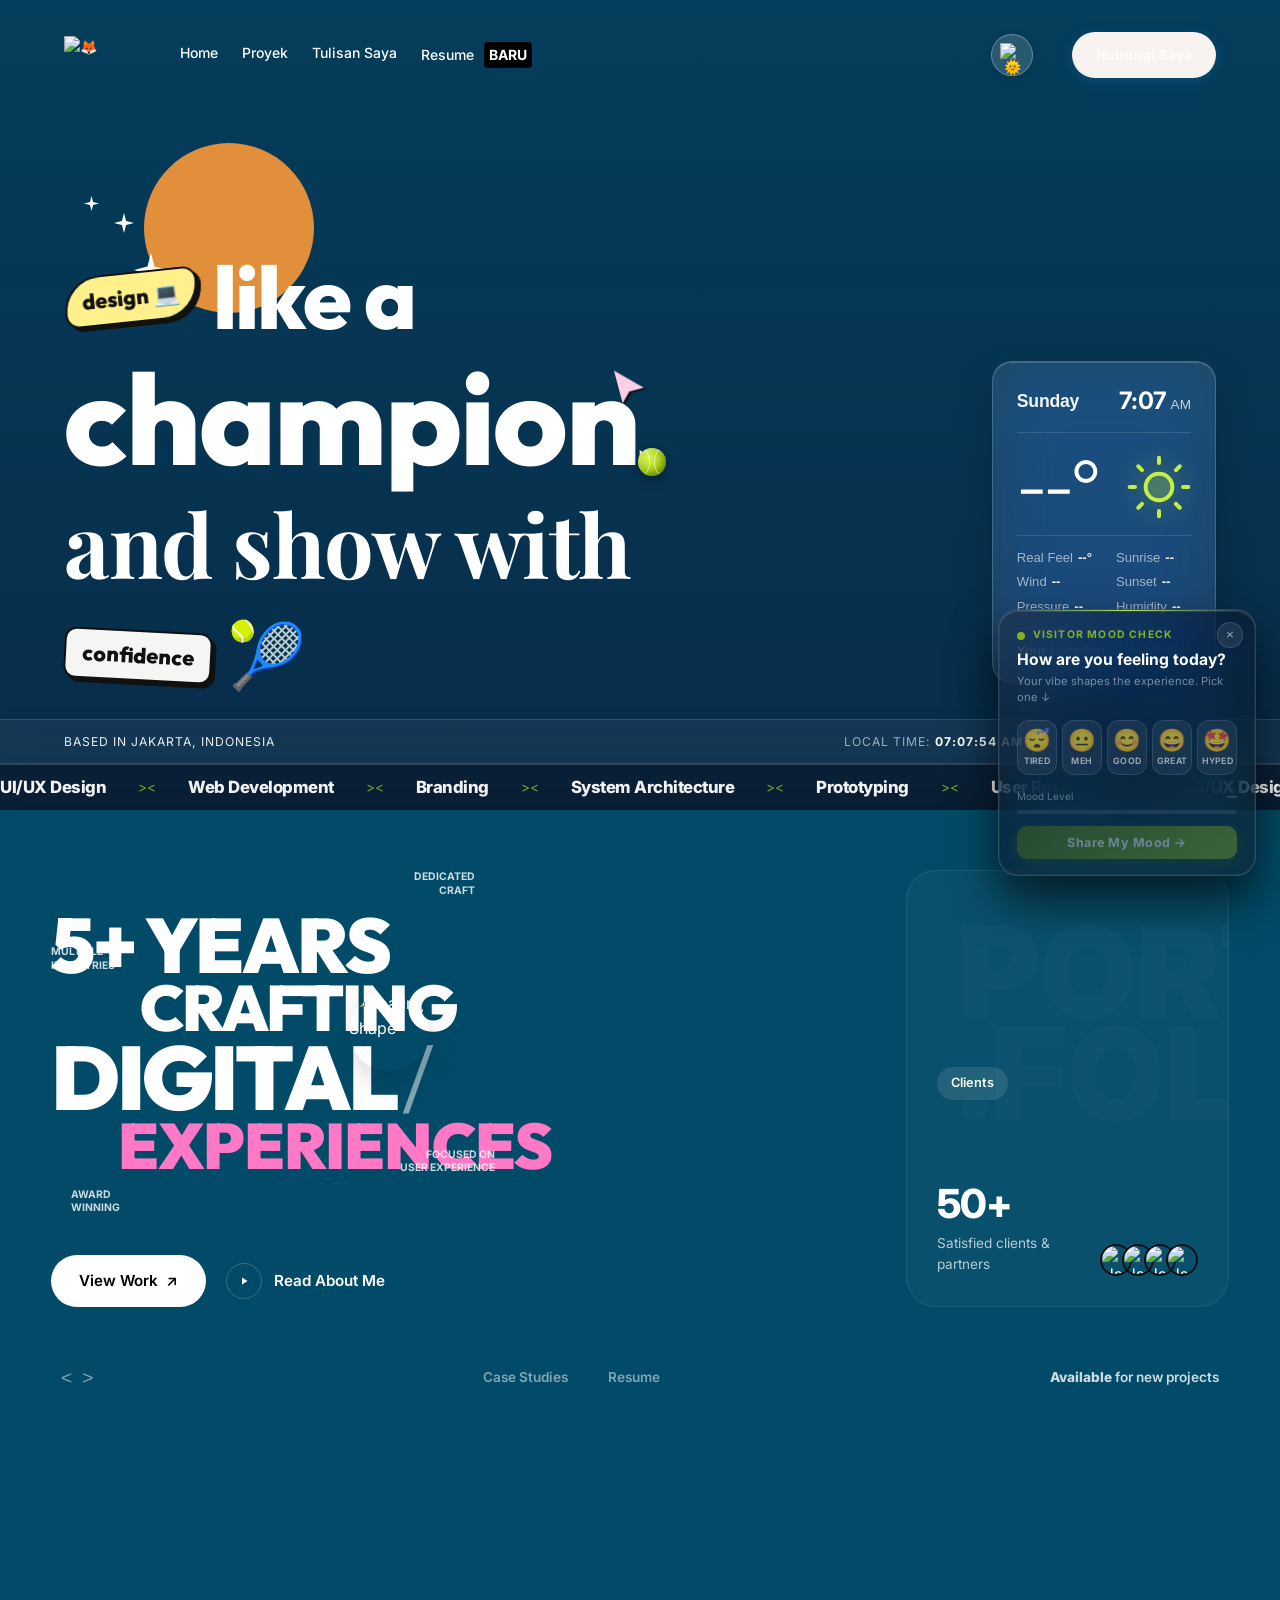
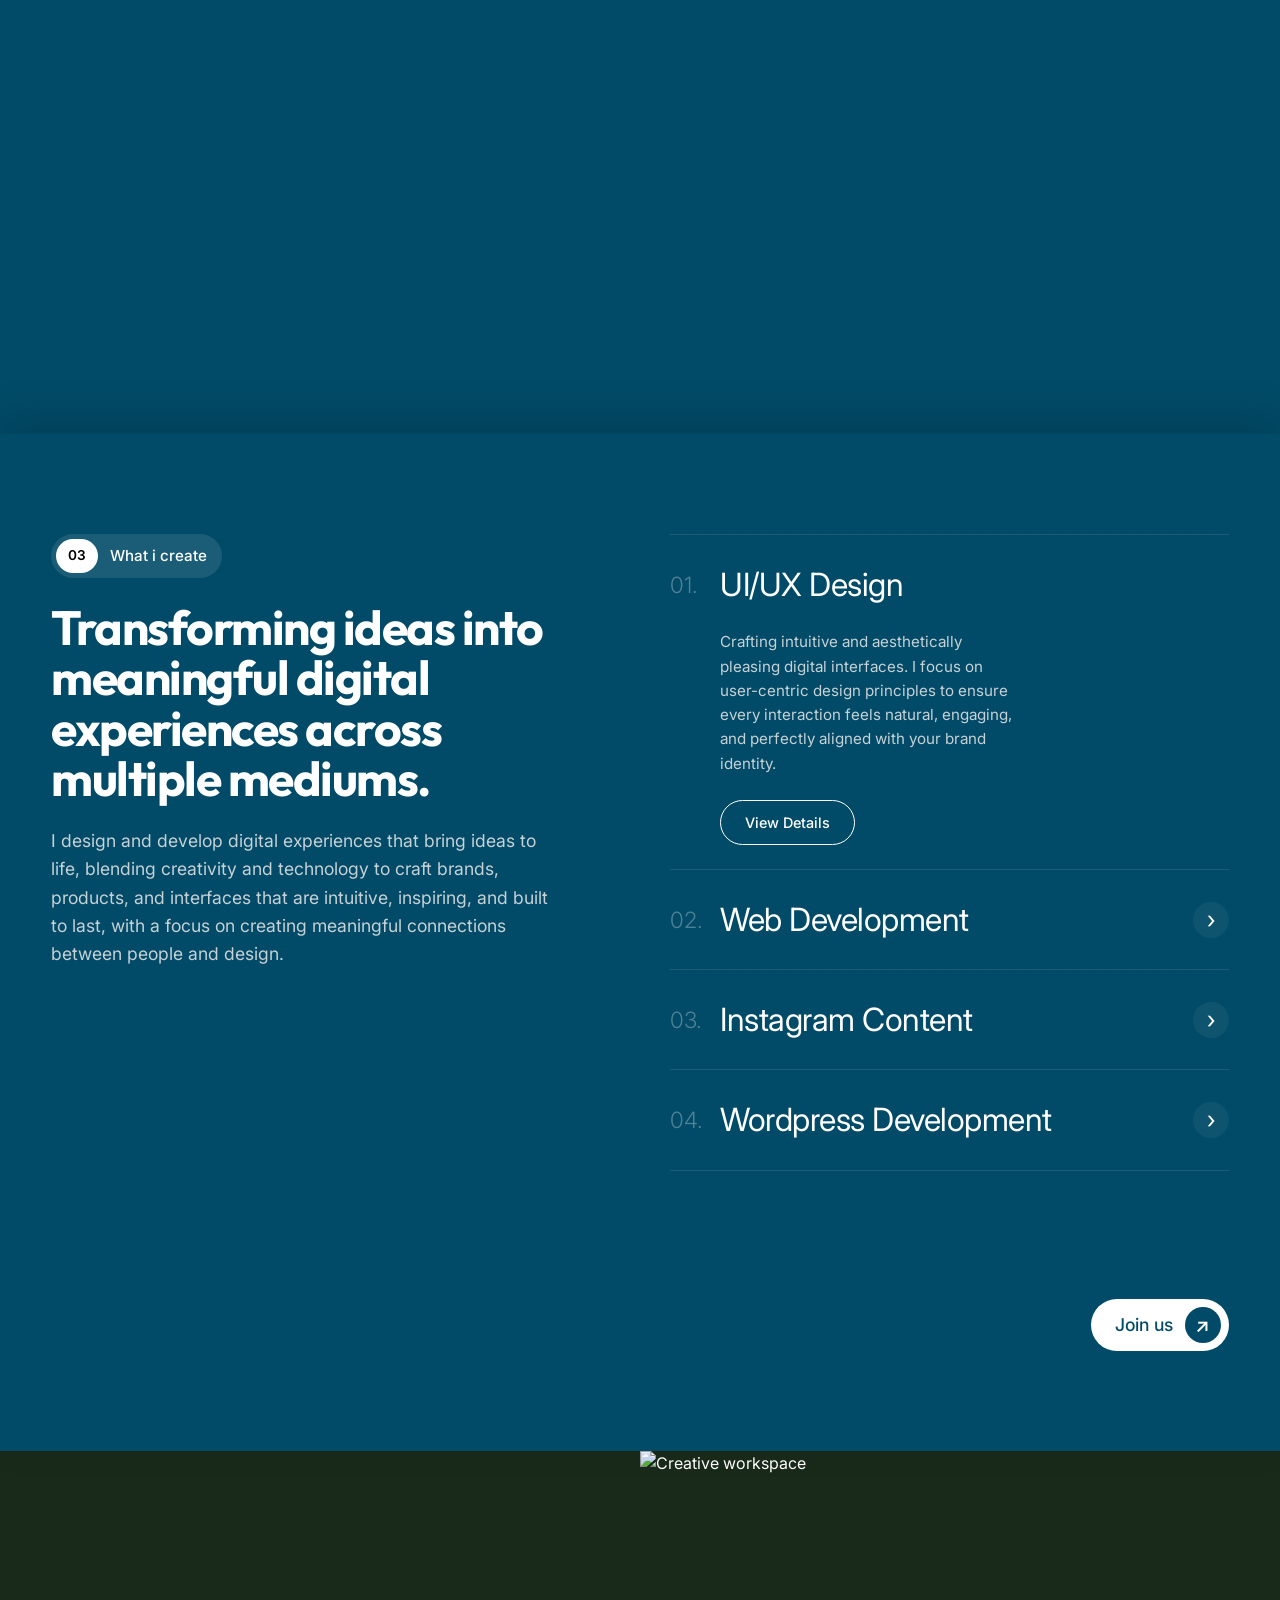
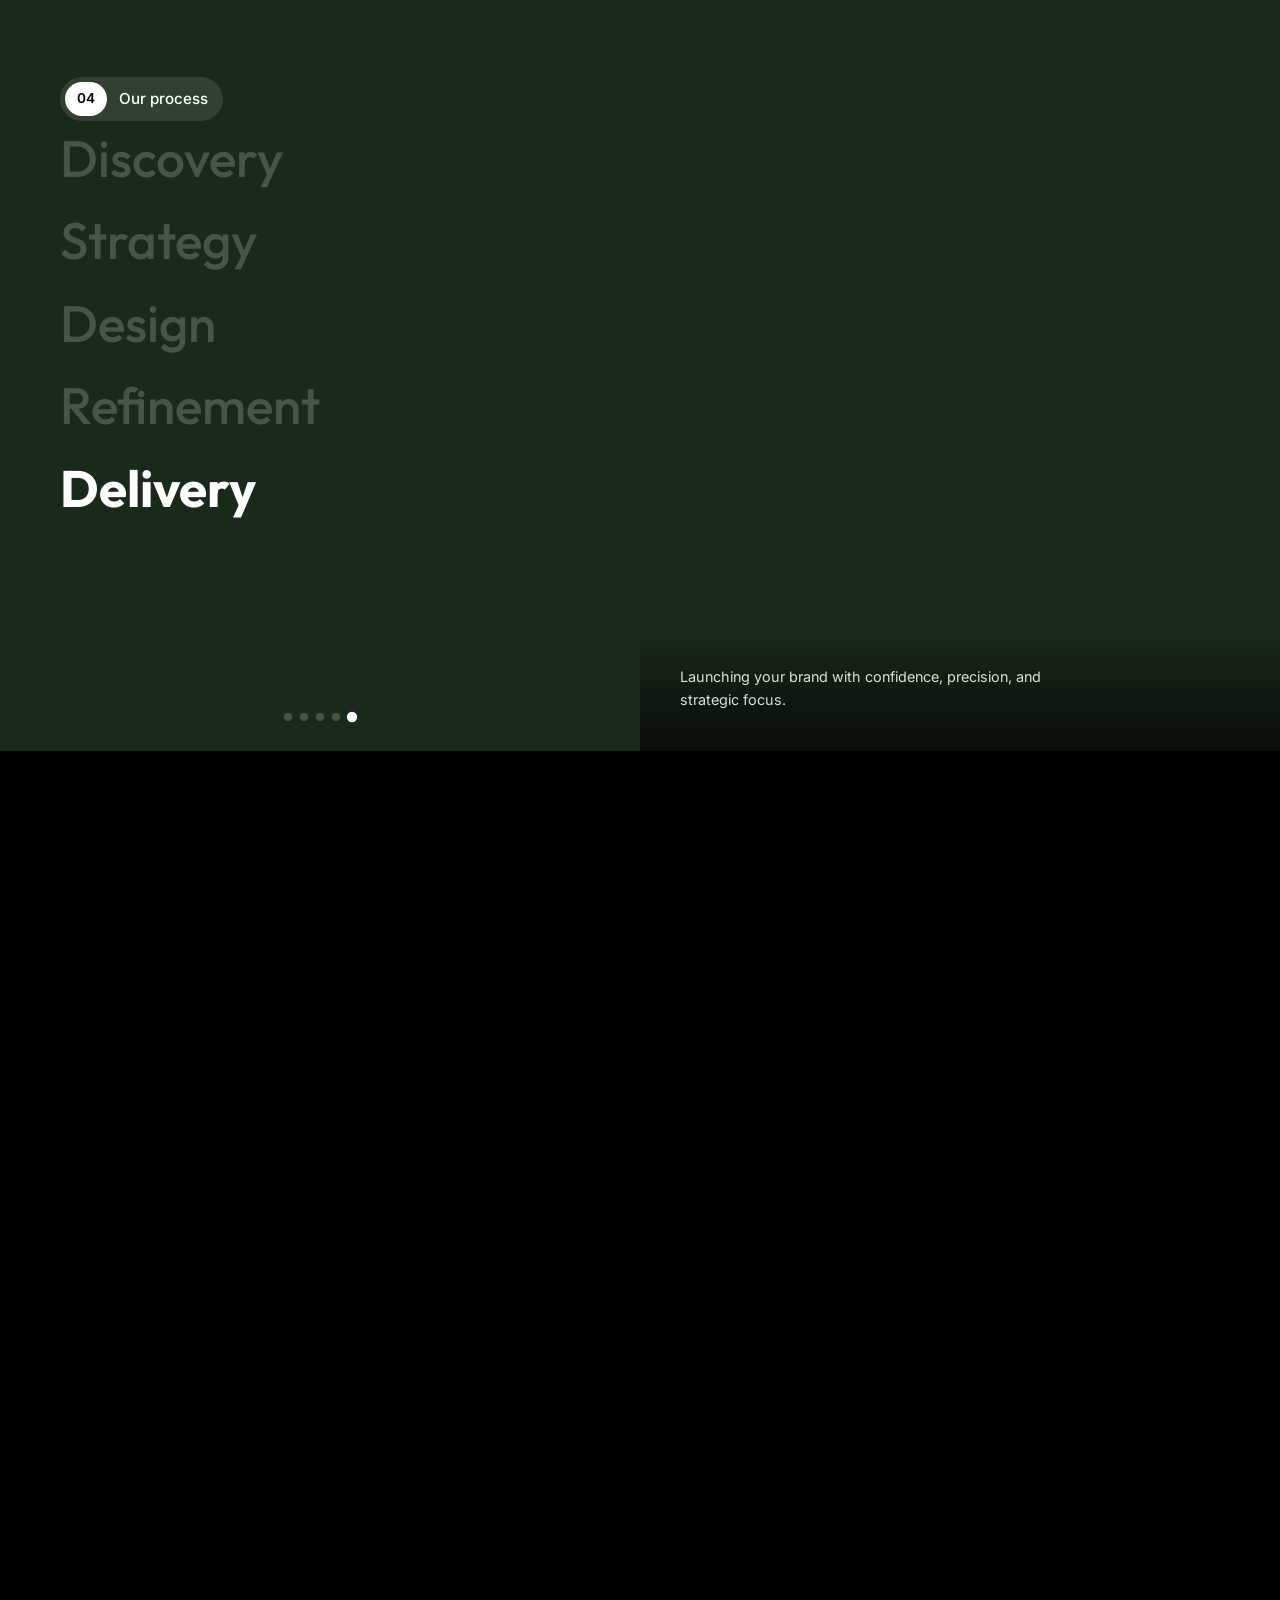
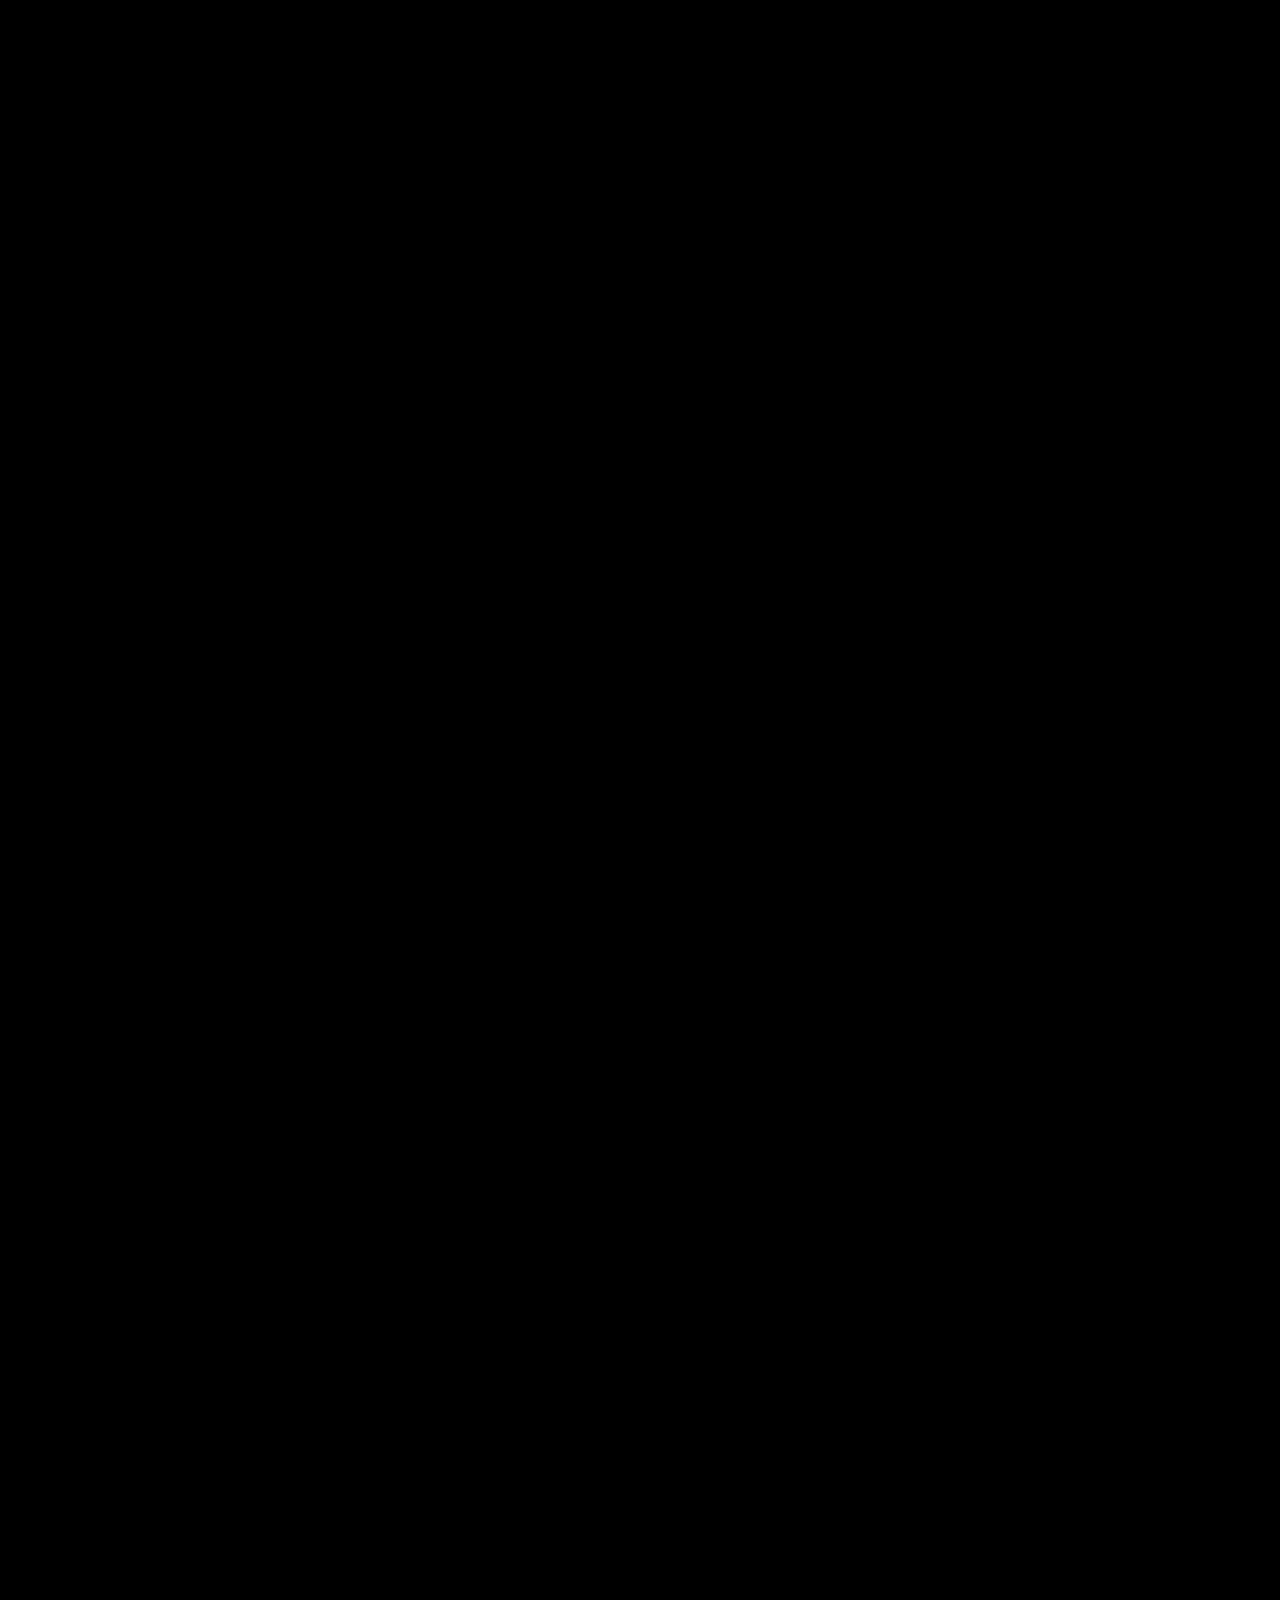
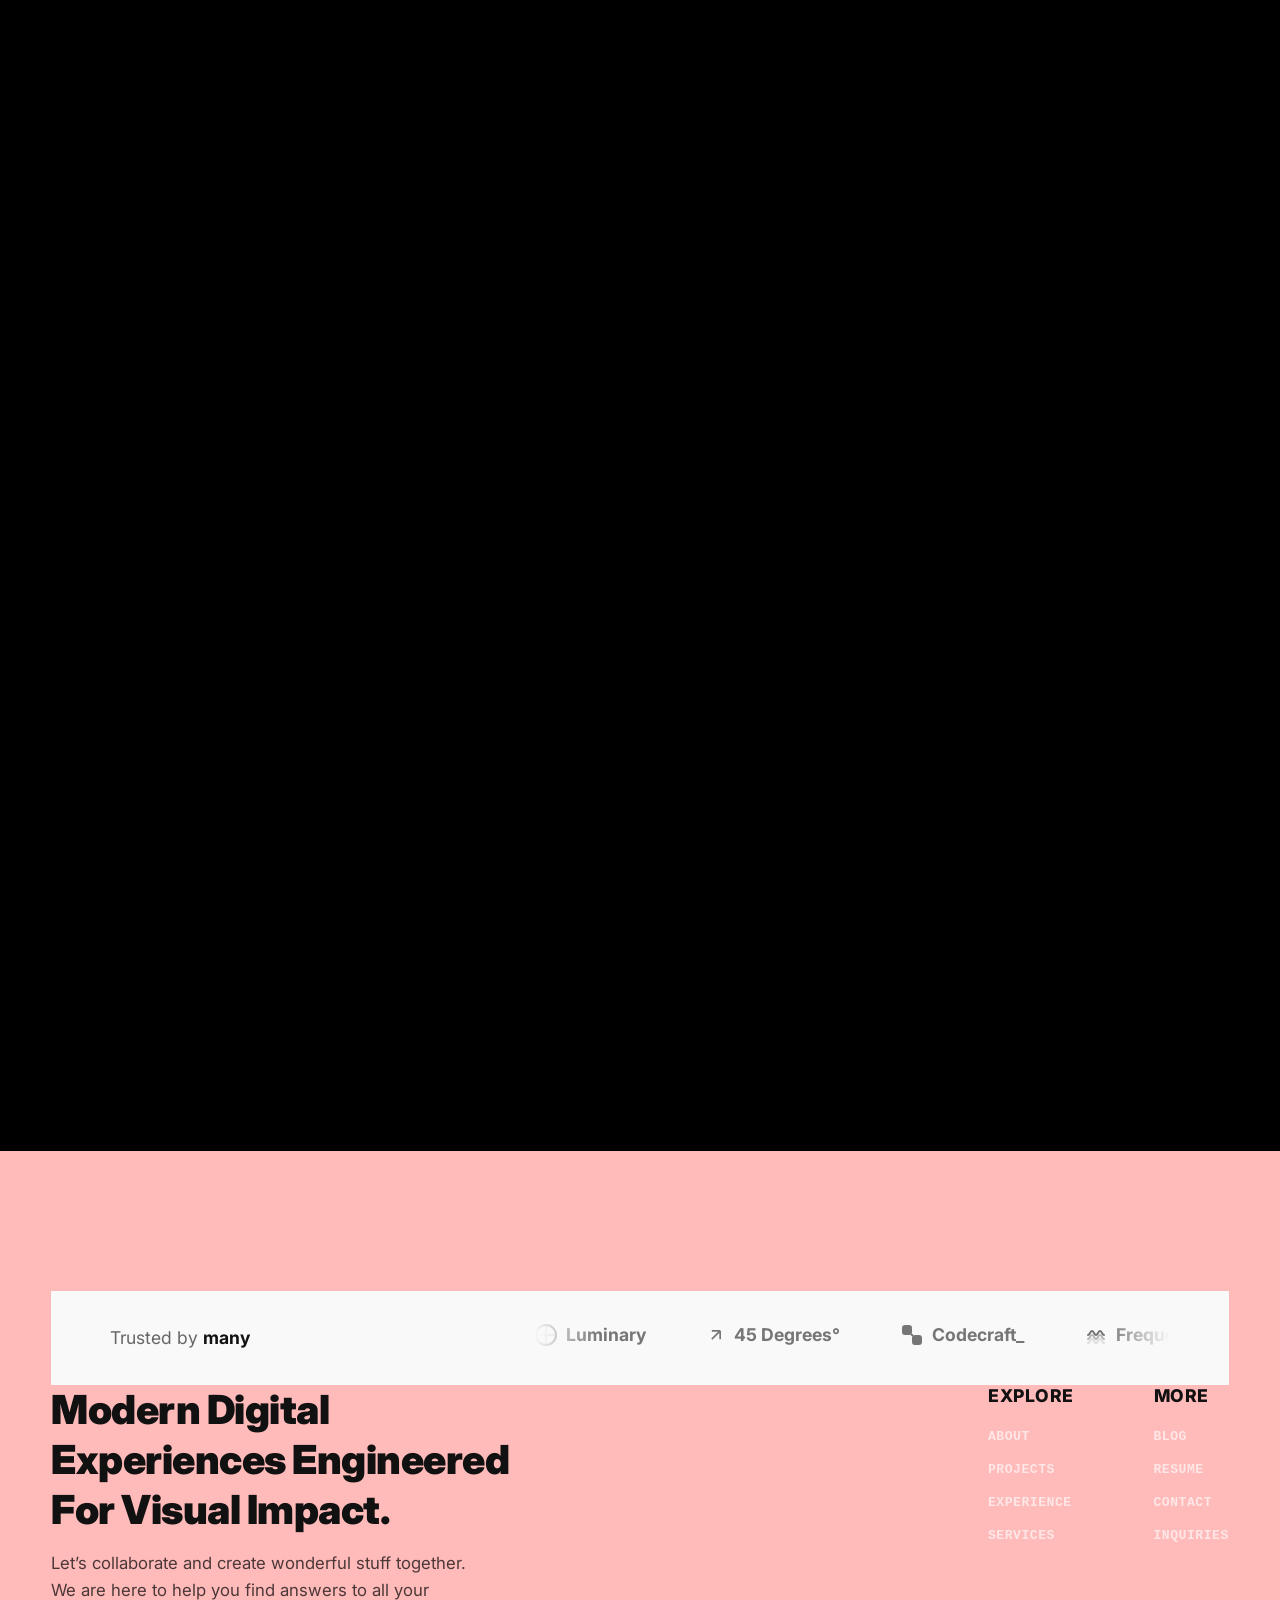
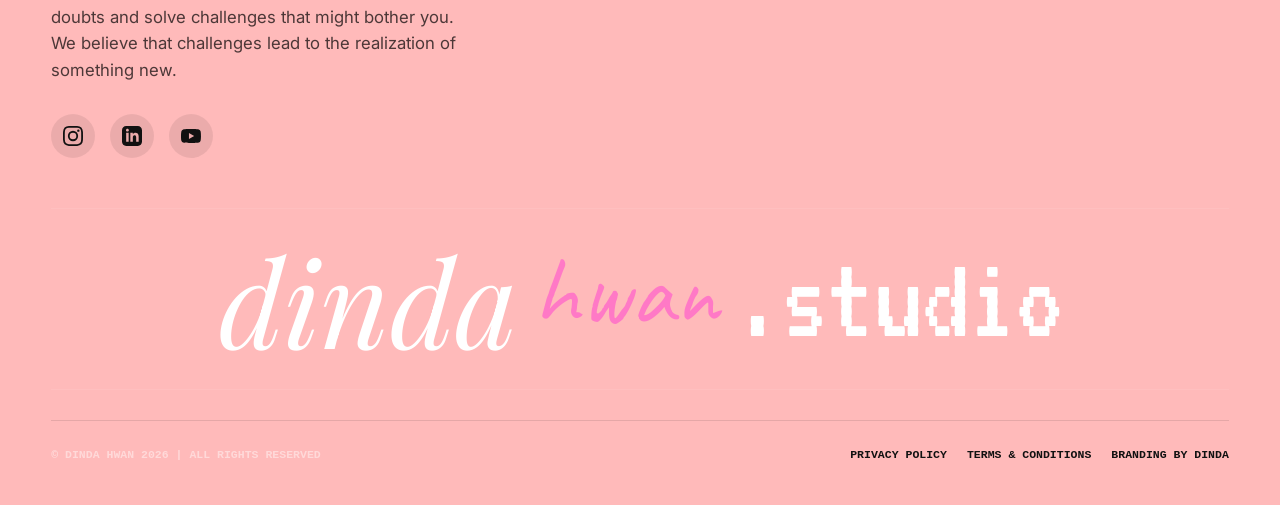
==== commit e9d99f0b: "Add glassmorphism effect to scrolled navbar" ====
--- a/index.html
+++ b/index.html
@@ -6,7 +6,7 @@
     <title>My Portfolio</title>
     <link rel="icon" type="image/png" href="assets/favicon-dark.png" media="(prefers-color-scheme: dark)">
     <link rel="icon" type="image/png" href="assets/favicon-light.png" media="(prefers-color-scheme: light)">
-    <link rel="stylesheet" href="css/style.css?v=7">
+    <link rel="stylesheet" href="css/style.css?v=9">
     <link rel="preconnect" href="https://fonts.googleapis.com">
     <link rel="preconnect" href="https://fonts.gstatic.com" crossorigin>
     <link rel="preload" href="https://fonts.googleapis.com/css2?family=Inter:wght@300;400;500;600&family=Playfair+Display:ital,wght@0,400;0,600;1,400&family=Outfit:wght@400;500;600;700;800&display=swap" as="style" onload="this.onload=null;this.rel='stylesheet'"><noscript><link rel="stylesheet" href="https://fonts.googleapis.com/css2?family=Inter:wght@300;400;500;600&family=Playfair+Display:ital,wght@0,400;0,600;1,400&family=Outfit:wght@400;500;600;700;800&display=swap"></noscript>
--- a/css/style.css
+++ b/css/style.css
@@ -1,11 +1,11 @@
 @import url('https://fonts.googleapis.com/css2?family=Playfair+Display:ital,wght@1,400;1,700&family=Caveat:wght@700&family=VT323&display=swap');
 
 :root {
-    --primary-bg: #143264; /* Vibrant tennis blue */
-    --secondary-bg: rgba(255, 255, 255, 0.1); /* Translucent glassmorphism */
-    --accent-color: #c4f042; /* Tennis yellow-green */
+    --primary-bg: #024B68; /* Royal Blue */
+    --secondary-bg: rgba(248, 243, 240, 0.1); /* Translucent cream */
+    --accent-color: #F8F3F0; /* Light Cream */
     --text-primary: #ffffff; /* White text */
-    --text-secondary: #a0b8d8; /* Light blue-gray for secondary text */
+    --text-secondary: rgba(248, 243, 240, 0.8); /* Muted Cream */
     --font-heading: 'Inter', sans-serif;
     --font-body: 'Inter', sans-serif;
     --border-radius: 20px;
@@ -80,15 +80,15 @@
 
 /* Light Theme Overrides (Index Page) */
 body.light-theme {
-    --color-1: #EFEFEF;
-    --color-2: #D1D1D1;
-    --color-3: #9B9B9B;
-    --color-4: #E3E8C8;
+    --color-1: #F8F3F0; /* Light Cream */
+    --color-2: #EAE3DD; /* Slightly darker cream */
+    --color-3: #D8CCC4; /* Muted borders */
+    --color-4: #E3E8C8; 
     --color-5: #D5E48B;
-    --color-6: #7A7A7A;
-    --color-7: #B5CC50;
+    --color-6: #506A7C; /* Muted text */
+    --color-7: #024B68; /* Accent: Royal Blue */
     --color-8: #E6E0FA;
-    --color-9: #1A1A1A;
+    --color-9: #024B68; /* Text: Royal Blue */
     --color-10: #93A350;
 
     --primary-bg: var(--color-1);
@@ -366,10 +366,12 @@
 
 .header-wrapper.scrolled .navbar.awwwards-nav {
     pointer-events: auto;
-    background: #ffffff;
+    background: rgba(255, 255, 255, 0.5); /* Glass effect */
+    backdrop-filter: blur(20px);
+    -webkit-backdrop-filter: blur(20px);
     border-radius: 50px;
     box-shadow: 0 10px 40px rgba(0, 0, 0, 0.08);
-    border: 1px solid rgba(0, 0, 0, 0.08);
+    border: 1px solid rgba(255, 255, 255, 0.4); /* Glass border */
     top: 0;
     left: 0;
     width: max-content;
@@ -383,11 +385,11 @@
 }
 
 body:not(.light-theme) .header-wrapper.scrolled .navbar.awwwards-nav {
-    background: rgba(20, 20, 20, 0.85);
-    backdrop-filter: blur(16px);
-    -webkit-backdrop-filter: blur(16px);
-    border: 1px solid rgba(255, 255, 255, 0.1);
-    box-shadow: 0 10px 30px rgba(0, 0, 0, 0.5);
+    background: rgba(2, 75, 104, 0.4); /* Translucent Royal Blue */
+    backdrop-filter: blur(20px);
+    -webkit-backdrop-filter: blur(20px);
+    border: 1px solid rgba(248, 243, 240, 0.15); /* Light Cream glass border */
+    box-shadow: 0 10px 30px rgba(0, 0, 0, 0.3);
 }
 
 /* Removed background from scrolled nav links */
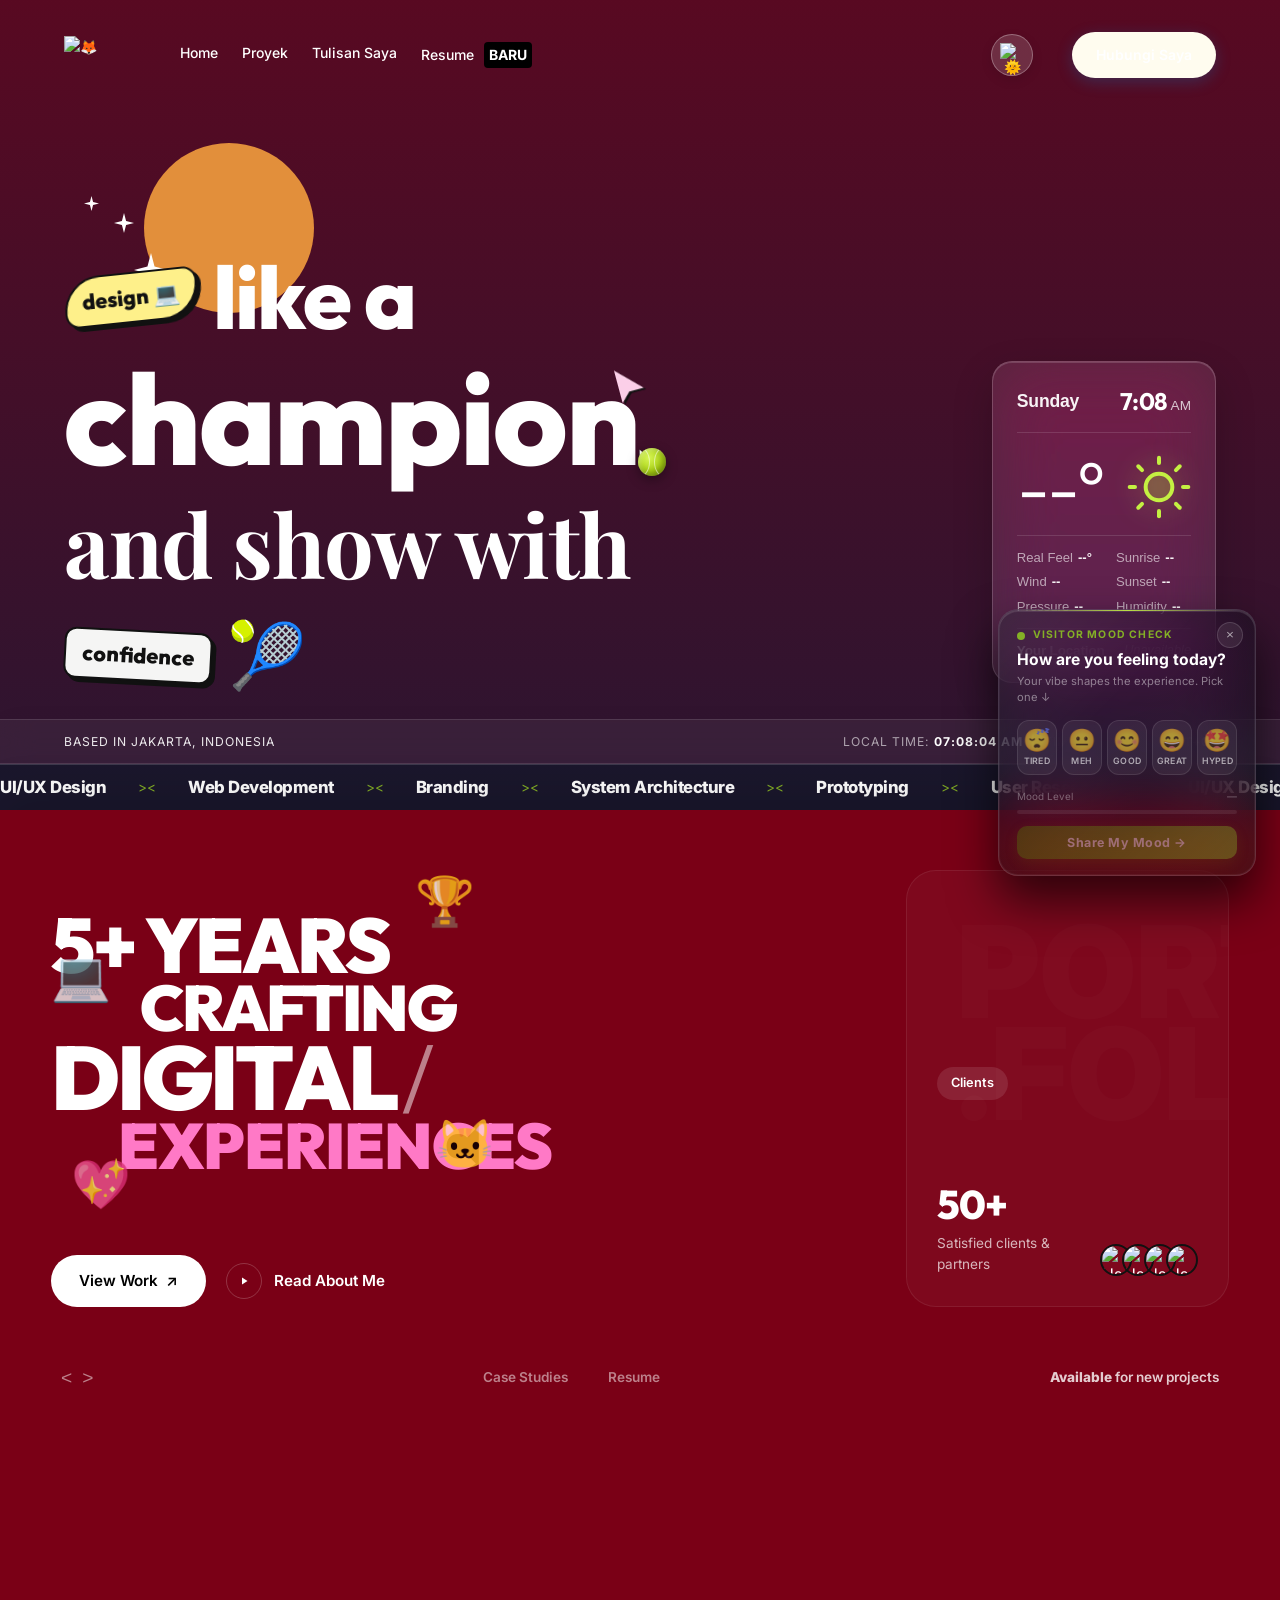
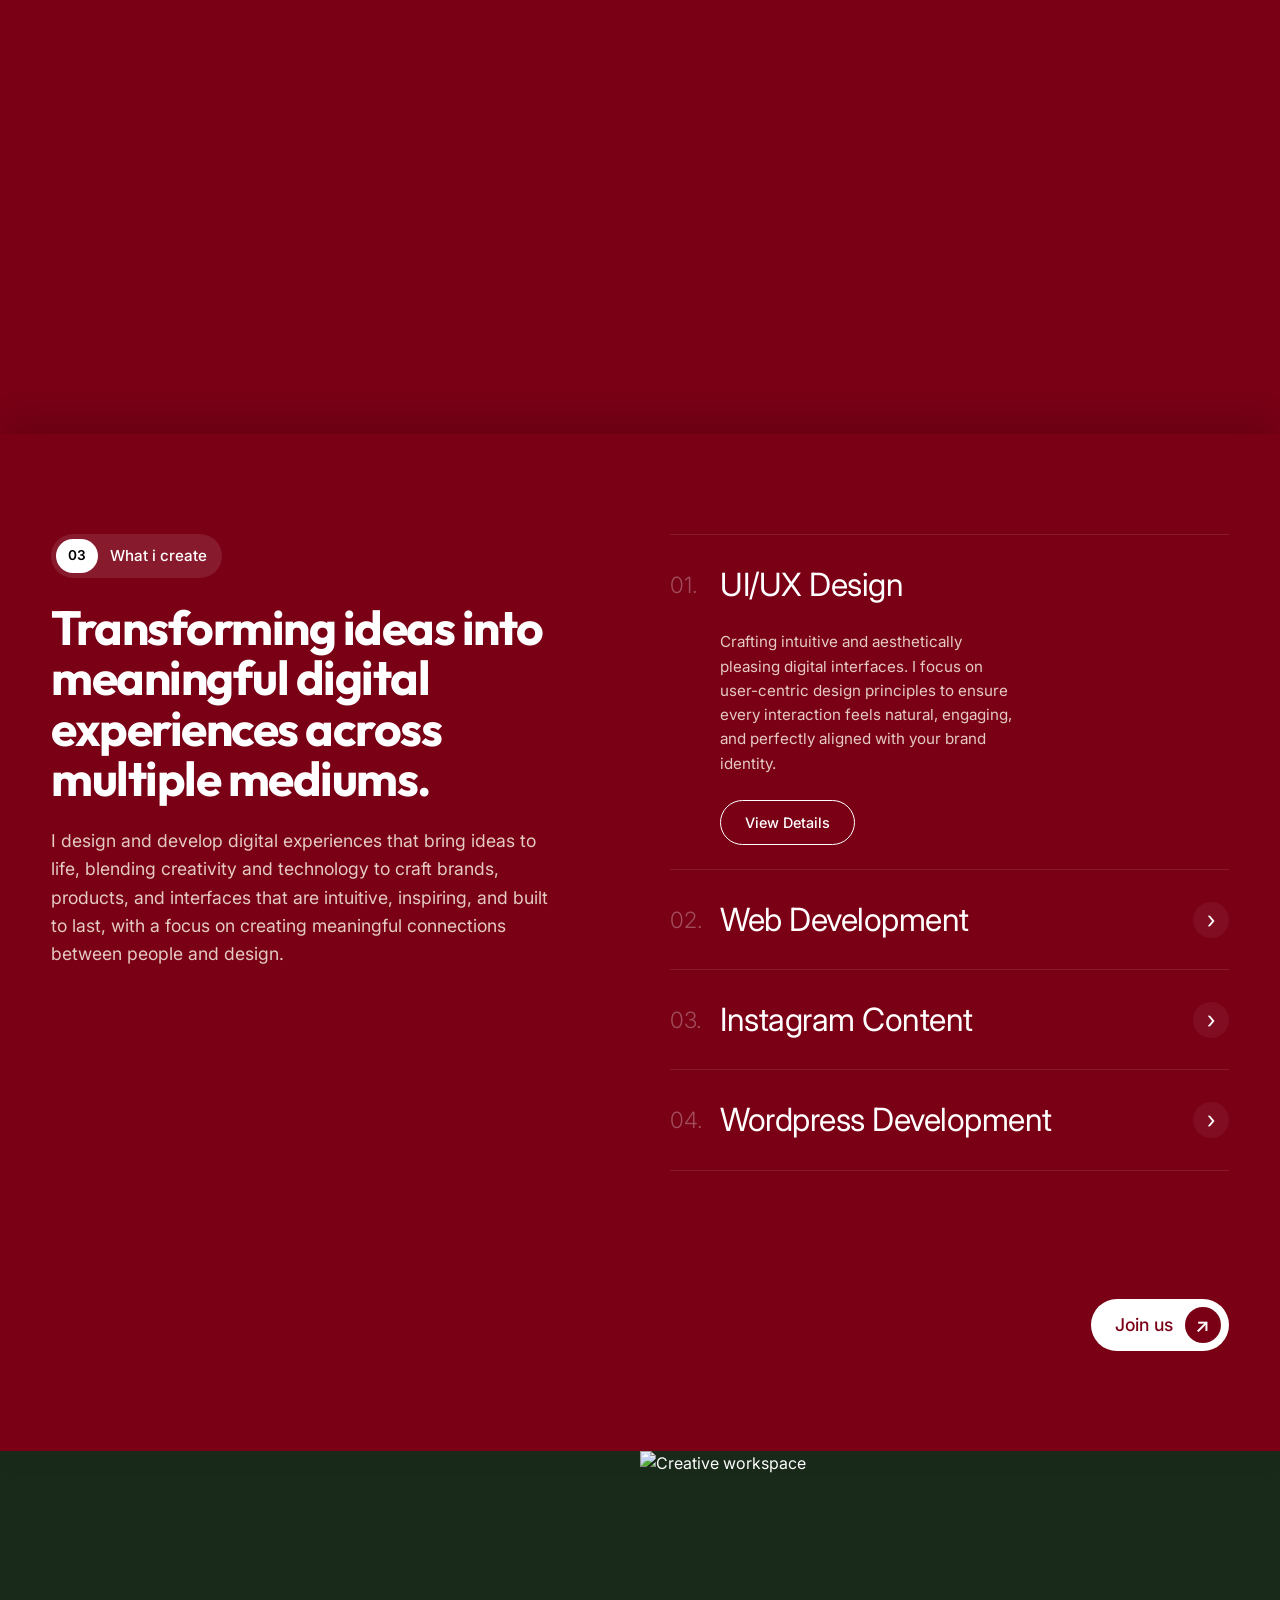
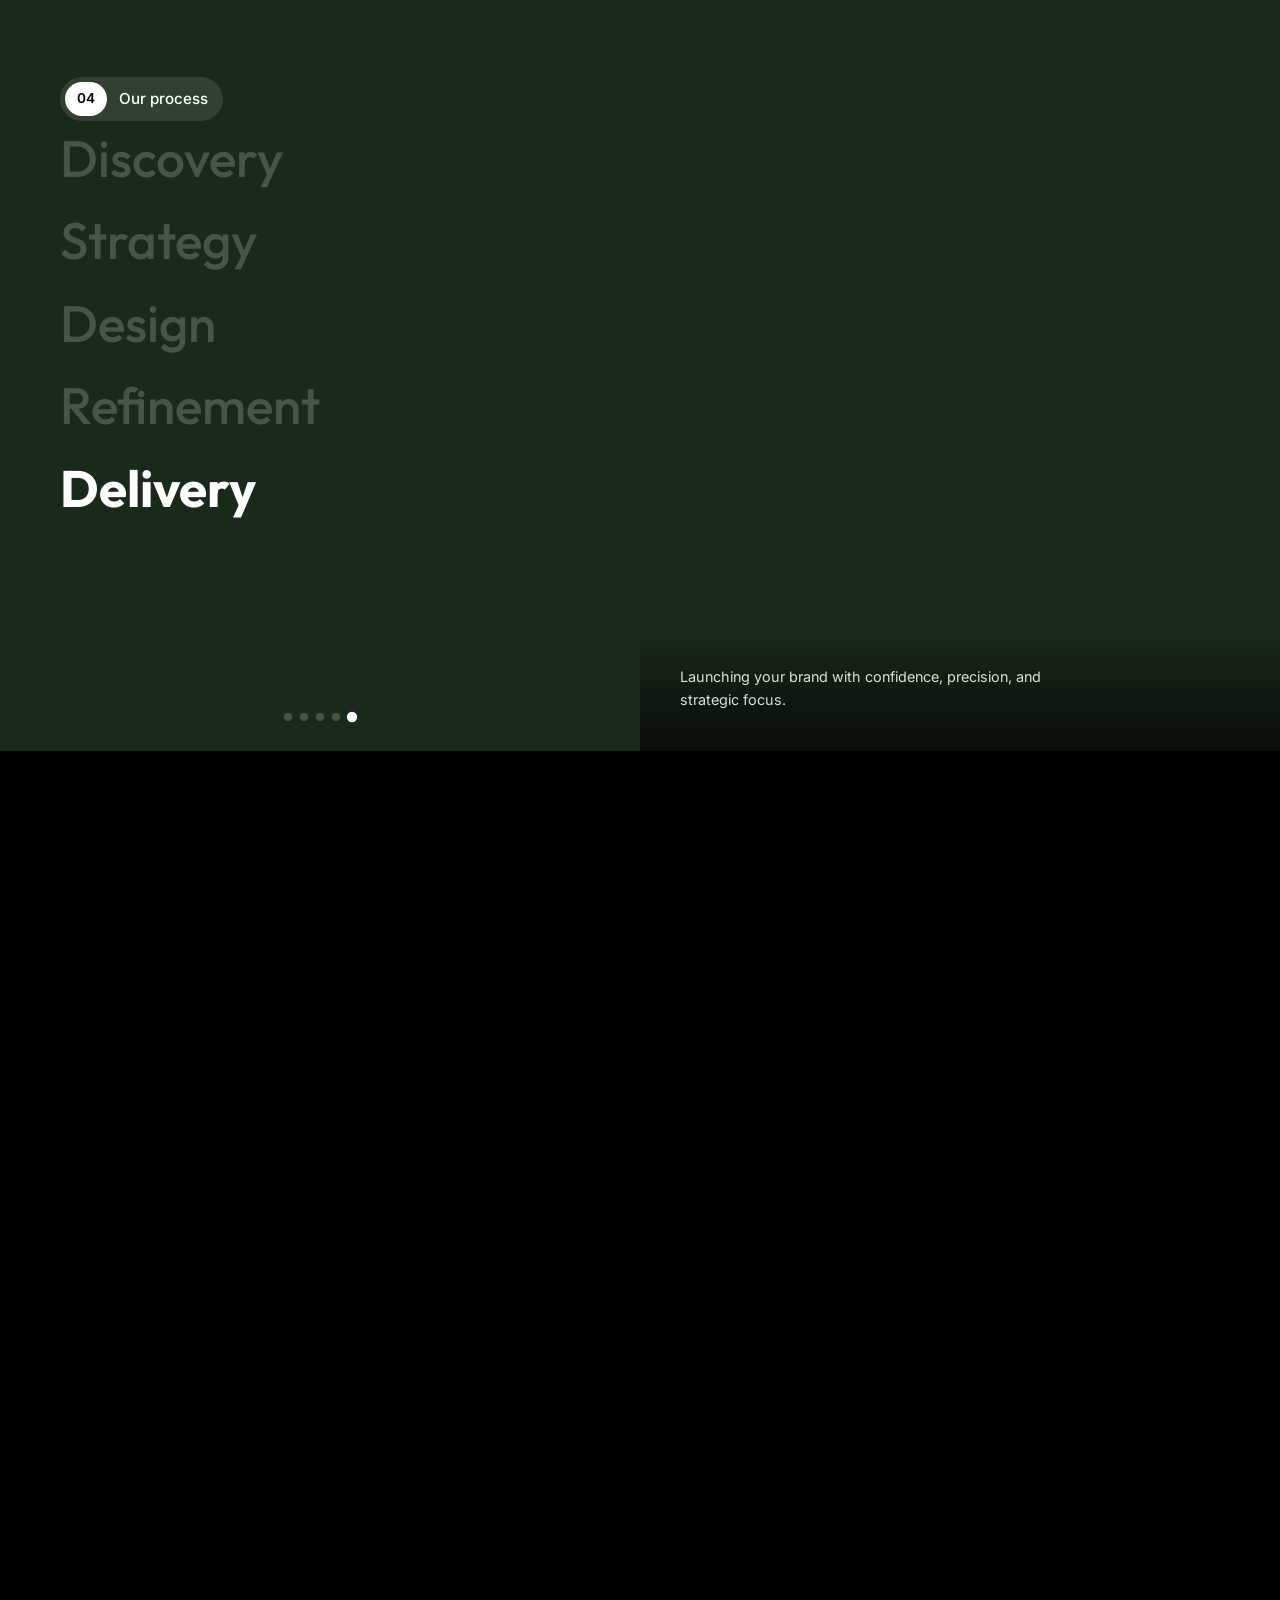
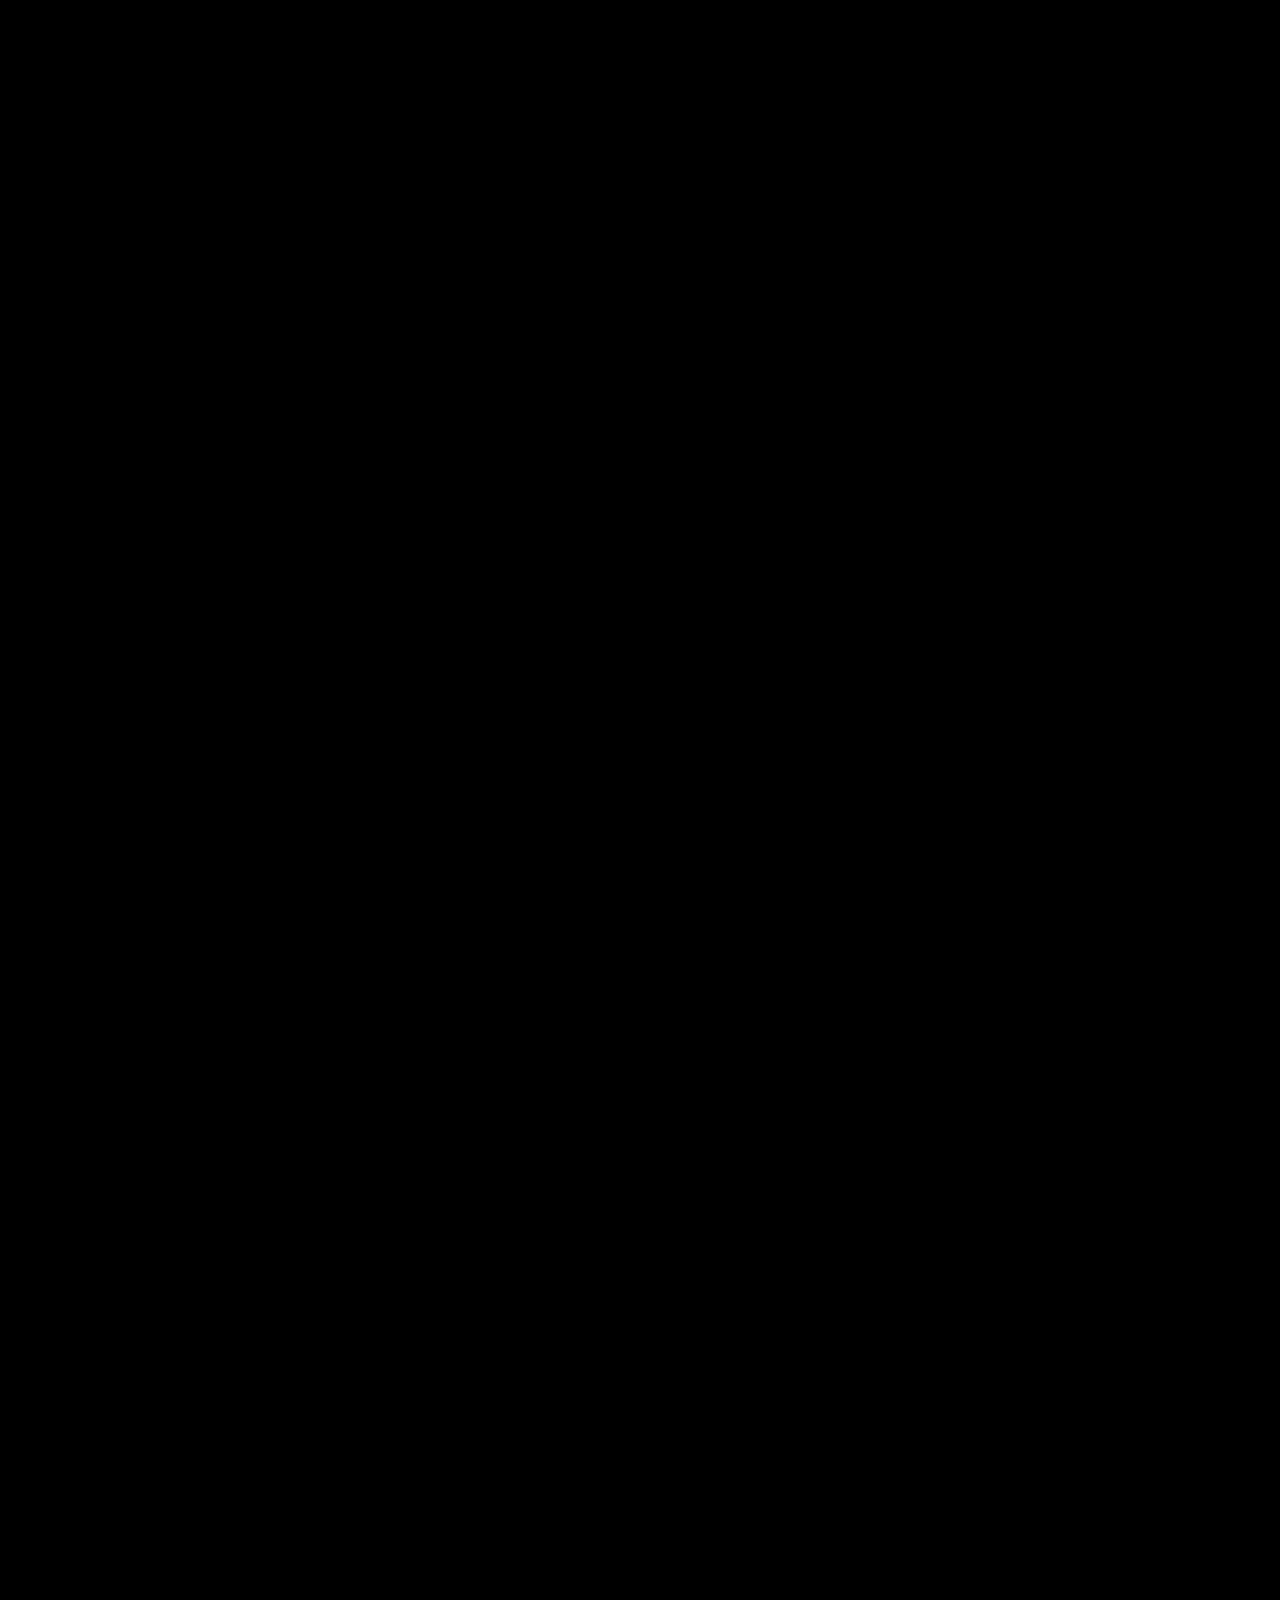
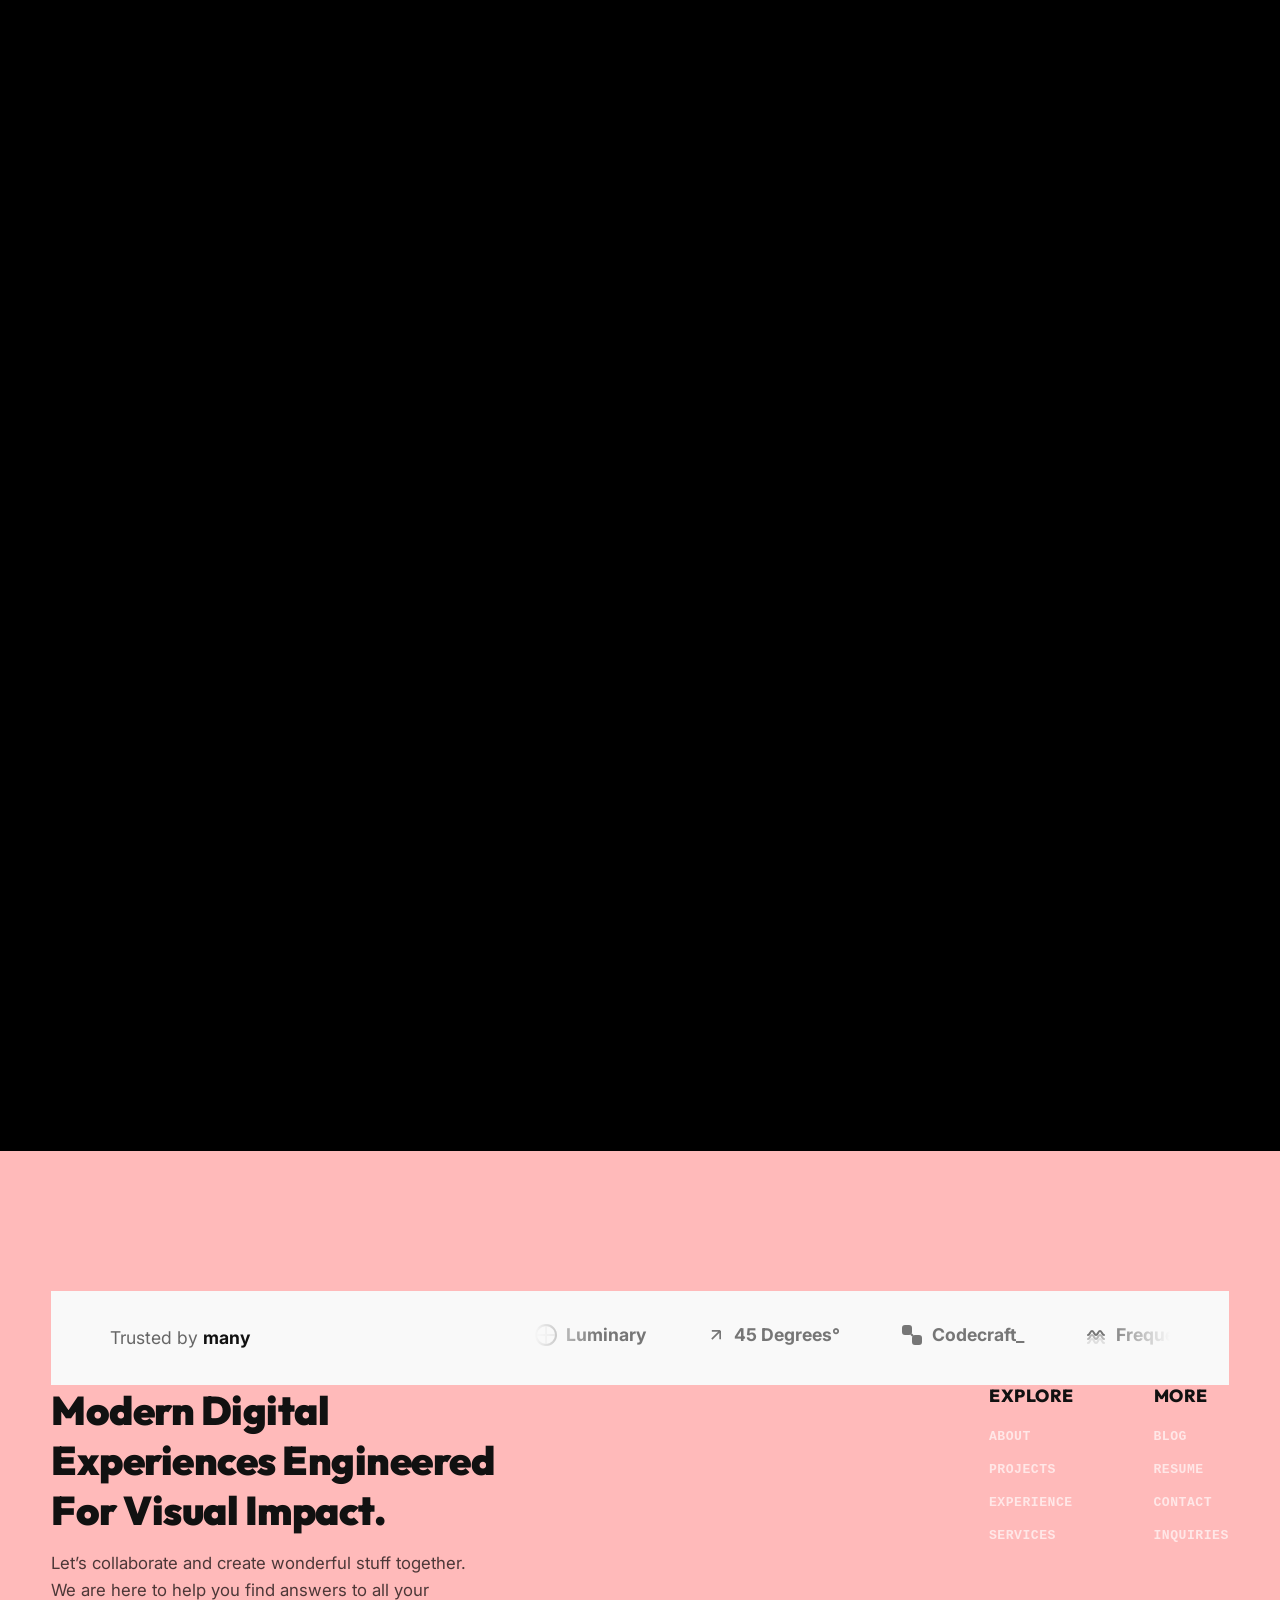
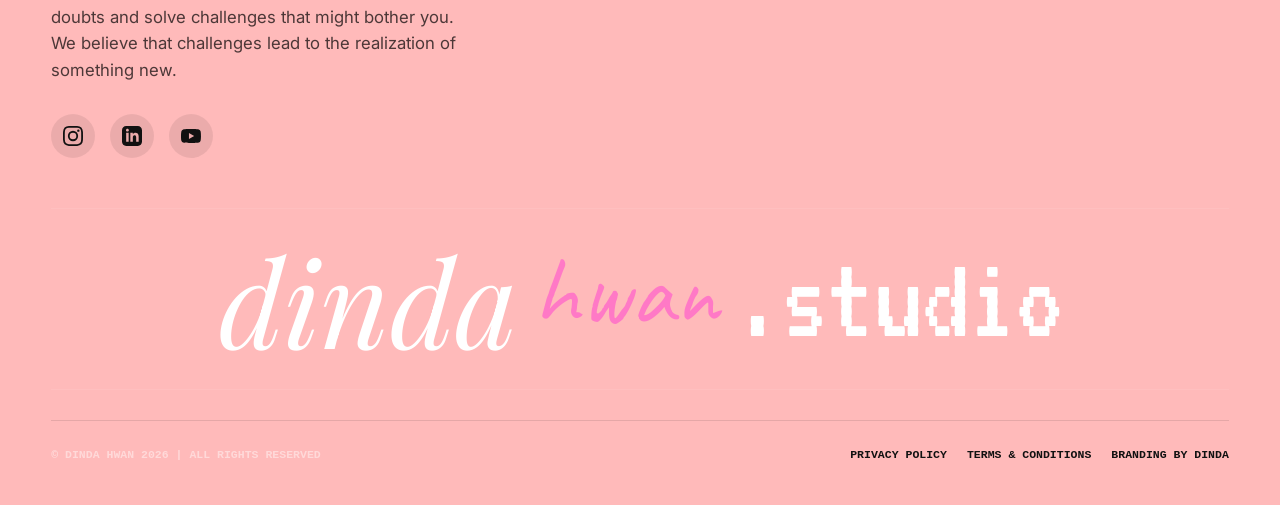
==== commit fb6ea6b1: "Replace sbs-typo-block floating badges with emojis" ====
--- a/index.html
+++ b/index.html
@@ -6,7 +6,7 @@
     <title>My Portfolio</title>
     <link rel="icon" type="image/png" href="assets/favicon-dark.png" media="(prefers-color-scheme: dark)">
     <link rel="icon" type="image/png" href="assets/favicon-light.png" media="(prefers-color-scheme: light)">
-    <link rel="stylesheet" href="css/style.css?v=9">
+    <link rel="stylesheet" href="css/style.css?v=11">
     <link rel="preconnect" href="https://fonts.googleapis.com">
     <link rel="preconnect" href="https://fonts.gstatic.com" crossorigin>
     <link rel="preload" href="https://fonts.googleapis.com/css2?family=Inter:wght@300;400;500;600&family=Playfair+Display:ital,wght@0,400;0,600;1,400&family=Outfit:wght@400;500;600;700;800&display=swap" as="style" onload="this.onload=null;this.rel='stylesheet'"><noscript><link rel="stylesheet" href="https://fonts.googleapis.com/css2?family=Inter:wght@300;400;500;600&family=Playfair+Display:ital,wght@0,400;0,600;1,400&family=Outfit:wght@400;500;600;700;800&display=swap"></noscript>
@@ -459,10 +459,10 @@
                 <!-- Left: Huge Typography -->
                 <div class="sbs-typo-block">
                     <div class="sbs-typo-container">
-                        <span class="sbs-float-badge f-badge-1">MULTIPLE<br>INDUSTRIES</span>
-                        <span class="sbs-float-badge f-badge-2">DEDICATED<br>CRAFT</span>
-                        <span class="sbs-float-badge f-badge-3">AWARD<br>WINNING</span>
-                        <span class="sbs-float-badge f-badge-4">FOCUSED ON<br>USER EXPERIENCE</span>
+                        <span class="sbs-float-badge f-badge-1" style="font-size: 3rem; background: transparent; border: none; box-shadow: none; padding: 0;">💻</span>
+                        <span class="sbs-float-badge f-badge-2" style="font-size: 3rem; background: transparent; border: none; box-shadow: none; padding: 0;">🏆</span>
+                        <span class="sbs-float-badge f-badge-3" style="font-size: 3rem; background: transparent; border: none; box-shadow: none; padding: 0;">💖</span>
+                        <span class="sbs-float-badge f-badge-4" style="font-size: 3rem; background: transparent; border: none; box-shadow: none; padding: 0;">🐱</span>
                         
                         <div class="sbs-huge-text">
                             <div class="sbs-line-1"><span class="sbs-number">5+</span> <span class="sbs-word">YEARS</span></div>
@@ -470,8 +470,6 @@
                             <div class="sbs-line-3">DIGITAL<span class="sbs-slash">/</span></div>
                             <div class="sbs-line-4 highlight-pink">EXPERIENCES</div>
                         </div>
-                        
-                        <img src="https://images.unsplash.com/photo-1614850523459-c2f4c699c52e?w=150&q=80&auto=format&fit=crop" alt="Floating Shape" class="sbs-float-icon">
                     </div>
                     
                     <div class="sbs-actions">
--- a/css/style.css
+++ b/css/style.css
@@ -1,12 +1,12 @@
 @import url('https://fonts.googleapis.com/css2?family=Playfair+Display:ital,wght@1,400;1,700&family=Caveat:wght@700&family=VT323&display=swap');
 
 :root {
-    --primary-bg: #024B68; /* Royal Blue */
-    --secondary-bg: rgba(248, 243, 240, 0.1); /* Translucent cream */
-    --accent-color: #F8F3F0; /* Light Cream */
+    --primary-bg: #7A0016; /* Rich Burgundy */
+    --secondary-bg: rgba(255, 252, 239, 0.05); /* Translucent Ivory */
+    --accent-color: #FFFCEF; /* Ivory Cream */
     --text-primary: #ffffff; /* White text */
-    --text-secondary: rgba(248, 243, 240, 0.8); /* Muted Cream */
-    --font-heading: 'Inter', sans-serif;
+    --text-secondary: rgba(255, 252, 239, 0.8); /* Muted Ivory */
+    --font-heading: 'Outfit', sans-serif;
     --font-body: 'Inter', sans-serif;
     --border-radius: 20px;
     --transition: all 0.3s ease;
@@ -80,15 +80,15 @@
 
 /* Light Theme Overrides (Index Page) */
 body.light-theme {
-    --color-1: #F8F3F0; /* Light Cream */
-    --color-2: #EAE3DD; /* Slightly darker cream */
-    --color-3: #D8CCC4; /* Muted borders */
+    --color-1: #FFFCEF; /* Ivory Cream */
+    --color-2: #F5EFE0; /* Slightly darker ivory */
+    --color-3: #EAE0CD; /* Muted borders */
     --color-4: #E3E8C8; 
     --color-5: #D5E48B;
-    --color-6: #506A7C; /* Muted text */
-    --color-7: #024B68; /* Accent: Royal Blue */
+    --color-6: #9A7B7B; /* Muted burgundy text */
+    --color-7: #7A0016; /* Accent: Rich Burgundy */
     --color-8: #E6E0FA;
-    --color-9: #024B68; /* Text: Royal Blue */
+    --color-9: #7A0016; /* Text: Rich Burgundy */
     --color-10: #93A350;
 
     --primary-bg: var(--color-1);
@@ -385,10 +385,10 @@
 }
 
 body:not(.light-theme) .header-wrapper.scrolled .navbar.awwwards-nav {
-    background: rgba(2, 75, 104, 0.4); /* Translucent Royal Blue */
+    background: rgba(122, 0, 22, 0.4); /* Translucent Rich Burgundy */
     backdrop-filter: blur(20px);
     -webkit-backdrop-filter: blur(20px);
-    border: 1px solid rgba(248, 243, 240, 0.15); /* Light Cream glass border */
+    border: 1px solid rgba(255, 252, 239, 0.15); /* Ivory Cream glass border */
     box-shadow: 0 10px 30px rgba(0, 0, 0, 0.3);
 }
 
@@ -5557,3 +5557,474 @@
 }
 body:not(.light-theme) .side-panel-footer { color: #666; }
 
+
+/* ==========================================================================
+   BLOG PAGE LAYOUT
+   ========================================================================== */
+
+.blog-page {
+    background-color: #e9e6df; /* Earthy cream from reference */
+    color: #2d2c2a;
+    font-family: 'Inter', sans-serif;
+    margin: 0;
+    padding: 0;
+    overflow-x: hidden;
+}
+
+/* Announcement Bar */
+.blog-announcement {
+    background-color: #545b4c; /* Olive green */
+    color: #ffffff;
+    text-align: center;
+    padding: 10px 20px;
+    font-size: 0.75rem;
+    font-weight: 500;
+    letter-spacing: 1px;
+    text-transform: uppercase;
+    width: 100%;
+}
+
+.blog-page global-navbar {
+    border-bottom: 1px solid rgba(0,0,0,0.05);
+}
+
+/* Typography Overrides for Blog */
+.blog-pretitle {
+    font-size: 0.8rem;
+    font-weight: 600;
+    letter-spacing: 2px;
+    text-transform: uppercase;
+    color: #555;
+    margin-bottom: 1.5rem;
+    display: block;
+}
+
+/* Hero Section */
+.blog-hero {
+    display: flex;
+    min-height: 85vh;
+    border-bottom: 1px solid rgba(0,0,0,0.1);
+}
+
+.blog-hero-left {
+    flex: 1;
+    display: flex;
+    flex-direction: column;
+    justify-content: center;
+    padding: 5% 8%;
+    background-color: #e9e6df;
+}
+
+.blog-hero-title {
+    font-family: 'Outfit', sans-serif;
+    font-size: clamp(3rem, 5vw, 4.5rem);
+    font-weight: 400;
+    line-height: 1.1;
+    color: #2d2c2a;
+    margin: 0 0 1.5rem 0;
+}
+
+.blog-hero-desc {
+    font-size: 1.1rem;
+    line-height: 1.6;
+    color: #555;
+    max-width: 400px;
+    margin-bottom: 3rem;
+}
+
+.blog-hero-buttons {
+    display: flex;
+    gap: 15px;
+}
+
+.blog-btn-outline {
+    display: inline-block;
+    padding: 12px 24px;
+    border: 1px solid #2d2c2a;
+    color: #2d2c2a;
+    text-decoration: none;
+    font-size: 0.8rem;
+    font-weight: 600;
+    letter-spacing: 1px;
+    text-transform: uppercase;
+    transition: all 0.3s ease;
+}
+
+.blog-btn-outline:hover {
+    background-color: #2d2c2a;
+    color: #fff;
+}
+
+.blog-hero-right {
+    flex: 1;
+    position: relative;
+    overflow: hidden;
+}
+
+.blog-hero-right img {
+    width: 100%;
+    height: 100%;
+    object-fit: cover;
+    object-position: center;
+    position: absolute;
+    top: 0; left: 0;
+}
+
+/* Category Grid (4 cols) */
+.blog-category-grid {
+    display: grid;
+    grid-template-columns: repeat(4, 1fr);
+    height: 60vh;
+}
+
+.blog-cat-item {
+    position: relative;
+    display: block;
+    overflow: hidden;
+    text-decoration: none;
+    color: #fff;
+}
+
+.blog-cat-item img {
+    width: 100%;
+    height: 100%;
+    object-fit: cover;
+    transition: transform 0.6s ease;
+}
+
+.blog-cat-item:hover img {
+    transform: scale(1.05);
+}
+
+.blog-cat-overlay {
+    position: absolute;
+    bottom: 0; left: 0; right: 0;
+    padding: 30px 20px;
+    background: linear-gradient(to top, rgba(0,0,0,0.6) 0%, rgba(0,0,0,0) 100%);
+    display: flex;
+    flex-direction: column;
+    justify-content: flex-end;
+}
+
+.blog-cat-overlay h3 {
+    font-family: 'Outfit', sans-serif;
+    font-size: 1.5rem;
+    font-weight: 400;
+    margin: 0 0 5px 0;
+}
+
+.blog-cat-overlay p {
+    font-size: 0.9rem;
+    margin: 0;
+    opacity: 0.9;
+}
+
+/* Features Banner */
+.blog-features-banner {
+    border-bottom: 1px solid rgba(0,0,0,0.1);
+    background-color: #e3dfd6; /* Slightly darker cream */
+    padding: 40px 0;
+}
+
+.blog-features-inner {
+    max-width: 1400px;
+    margin: 0 auto;
+    display: flex;
+    justify-content: space-between;
+    padding: 0 5%;
+}
+
+.feature-item {
+    display: flex;
+    align-items: center;
+    gap: 15px;
+}
+
+.feature-icon {
+    font-size: 1.5rem;
+    color: #2d2c2a;
+    width: 40px; height: 40px;
+    border: 1px solid rgba(0,0,0,0.2);
+    border-radius: 50%;
+    display: flex;
+    align-items: center;
+    justify-content: center;
+}
+
+.feature-text {
+    font-size: 0.75rem;
+    line-height: 1.4;
+    letter-spacing: 0.5px;
+    color: #555;
+}
+
+.feature-text strong {
+    color: #2d2c2a;
+    font-weight: 600;
+}
+
+/* Recent Articles */
+.blog-recent-section {
+    display: flex;
+    padding: 5% 5% 8% 5%;
+    background-color: #e9e6df;
+}
+
+.blog-recent-sidebar {
+    width: 25%;
+    padding-right: 40px;
+}
+
+.blog-recent-title {
+    font-family: 'Outfit', sans-serif;
+    font-size: clamp(2rem, 3vw, 2.5rem);
+    font-weight: 400;
+    line-height: 1.2;
+    margin: 0 0 1.5rem 0;
+    color: #2d2c2a;
+}
+
+.blog-recent-desc {
+    font-size: 1rem;
+    line-height: 1.6;
+    color: #555;
+    margin-bottom: 2rem;
+}
+
+.blog-link-arrow {
+    display: inline-flex;
+    align-items: center;
+    gap: 10px;
+    font-size: 0.8rem;
+    font-weight: 600;
+    letter-spacing: 1px;
+    text-transform: uppercase;
+    color: #2d2c2a;
+    text-decoration: none;
+    border-bottom: 1px solid #2d2c2a;
+    padding-bottom: 3px;
+    transition: opacity 0.3s ease;
+}
+
+.blog-link-arrow:hover {
+    opacity: 0.7;
+}
+
+.blog-recent-grid {
+    width: 75%;
+    display: grid;
+    grid-template-columns: repeat(4, 1fr);
+    gap: 20px;
+}
+
+.blog-article-card {
+    text-decoration: none;
+    color: #2d2c2a;
+    display: flex;
+    flex-direction: column;
+}
+
+.article-img-wrap {
+    width: 100%;
+    aspect-ratio: 3/4;
+    overflow: hidden;
+    margin-bottom: 15px;
+    background-color: #ddd;
+}
+
+.article-img-wrap img {
+    width: 100%;
+    height: 100%;
+    object-fit: cover;
+    transition: transform 0.4s ease;
+}
+
+.blog-article-card:hover .article-img-wrap img {
+    transform: scale(1.05);
+}
+
+.article-title {
+    font-family: 'Outfit', sans-serif;
+    font-size: 1rem;
+    font-weight: 500;
+    margin: 0 0 5px 0;
+    line-height: 1.3;
+}
+
+.article-date {
+    font-size: 0.8rem;
+    color: #666;
+}
+
+/* Footer Bento */
+.blog-footer-bento {
+    display: grid;
+    grid-template-columns: repeat(4, 1fr);
+    height: 50vh;
+}
+
+.bento-box {
+    position: relative;
+    padding: 40px 30px;
+    display: flex;
+    flex-direction: column;
+    justify-content: flex-end;
+    color: #fff;
+    text-decoration: none;
+    overflow: hidden;
+}
+
+.bento-newsletter {
+    background-color: #545b4c;
+}
+
+.bento-bg {
+    background-color: #2d2c2a;
+}
+
+.bento-bg-img {
+    position: absolute;
+    top: 0; left: 0;
+    width: 100%; height: 100%;
+    object-fit: cover;
+    z-index: 1;
+    transition: transform 0.6s ease;
+}
+
+.bento-box:hover .bento-bg-img {
+    transform: scale(1.05);
+}
+
+.bento-overlay {
+    position: absolute;
+    top: 0; left: 0; right: 0; bottom: 0;
+    background: linear-gradient(to top, rgba(0,0,0,0.7) 0%, rgba(0,0,0,0.1) 100%);
+    z-index: 2;
+}
+
+.bento-content {
+    position: relative;
+    z-index: 3;
+}
+
+.bento-pretitle {
+    font-size: 0.7rem;
+    font-weight: 600;
+    letter-spacing: 2px;
+    margin-bottom: 10px;
+    display: block;
+    opacity: 0.8;
+}
+
+.bento-title {
+    font-family: 'Outfit', sans-serif;
+    font-size: 1.5rem;
+    font-weight: 400;
+    line-height: 1.2;
+    margin: 0 0 20px 0;
+}
+
+.bento-link {
+    font-size: 0.75rem;
+    font-weight: 600;
+    letter-spacing: 1px;
+    display: inline-flex;
+    align-items: center;
+    gap: 8px;
+    opacity: 0.9;
+}
+
+.bento-form {
+    display: flex;
+    border-bottom: 1px solid rgba(255,255,255,0.3);
+    padding-bottom: 5px;
+    margin-top: auto;
+}
+
+.bento-form input {
+    background: transparent;
+    border: none;
+    color: #fff;
+    flex: 1;
+    font-family: 'Inter', sans-serif;
+    font-size: 0.9rem;
+}
+
+.bento-form input::placeholder {
+    color: rgba(255,255,255,0.6);
+}
+
+.bento-form input:focus {
+    outline: none;
+}
+
+.bento-form button {
+    background: transparent;
+    border: none;
+    color: #fff;
+    cursor: pointer;
+    font-size: 1rem;
+}
+
+/* Minimal Footer */
+.blog-minimal-footer {
+    background-color: #e9e6df;
+    padding: 30px 5%;
+    border-top: 1px solid rgba(0,0,0,0.1);
+}
+
+.footer-inner {
+    display: flex;
+    justify-content: space-between;
+    align-items: center;
+    max-width: 1400px;
+    margin: 0 auto;
+}
+
+.blog-minimal-footer a {
+    color: #2d2c2a;
+    text-decoration: none;
+    font-size: 0.7rem;
+    font-weight: 600;
+    letter-spacing: 1px;
+    margin: 0 10px;
+    opacity: 0.7;
+    transition: opacity 0.3s;
+}
+
+.blog-minimal-footer a:hover {
+    opacity: 1;
+}
+
+.footer-center .logo-text {
+    font-family: 'Outfit', sans-serif;
+    font-size: 1.2rem;
+    font-weight: 600;
+    letter-spacing: 3px;
+    text-transform: uppercase;
+}
+
+/* Responsive Overrides */
+@media (max-width: 1024px) {
+    .blog-hero { flex-direction: column-reverse; min-height: auto; }
+    .blog-hero-left, .blog-hero-right { width: 100%; flex: none; }
+    .blog-hero-right { height: 50vh; }
+    
+    .blog-category-grid, .blog-footer-bento { grid-template-columns: repeat(2, 1fr); height: auto; }
+    .blog-cat-item, .bento-box { aspect-ratio: 4/3; }
+    
+    .blog-features-inner { flex-wrap: wrap; gap: 20px; justify-content: center; }
+    .feature-item { width: 45%; }
+    
+    .blog-recent-section { flex-direction: column; }
+    .blog-recent-sidebar { width: 100%; padding-right: 0; margin-bottom: 40px; }
+    .blog-recent-grid { width: 100%; grid-template-columns: repeat(2, 1fr); }
+    
+    .footer-inner { flex-direction: column; gap: 20px; text-align: center; }
+}
+
+@media (max-width: 768px) {
+    .blog-category-grid, .blog-footer-bento { grid-template-columns: 1fr; }
+    .blog-recent-grid { grid-template-columns: 1fr; }
+    .feature-item { width: 100%; }
+}
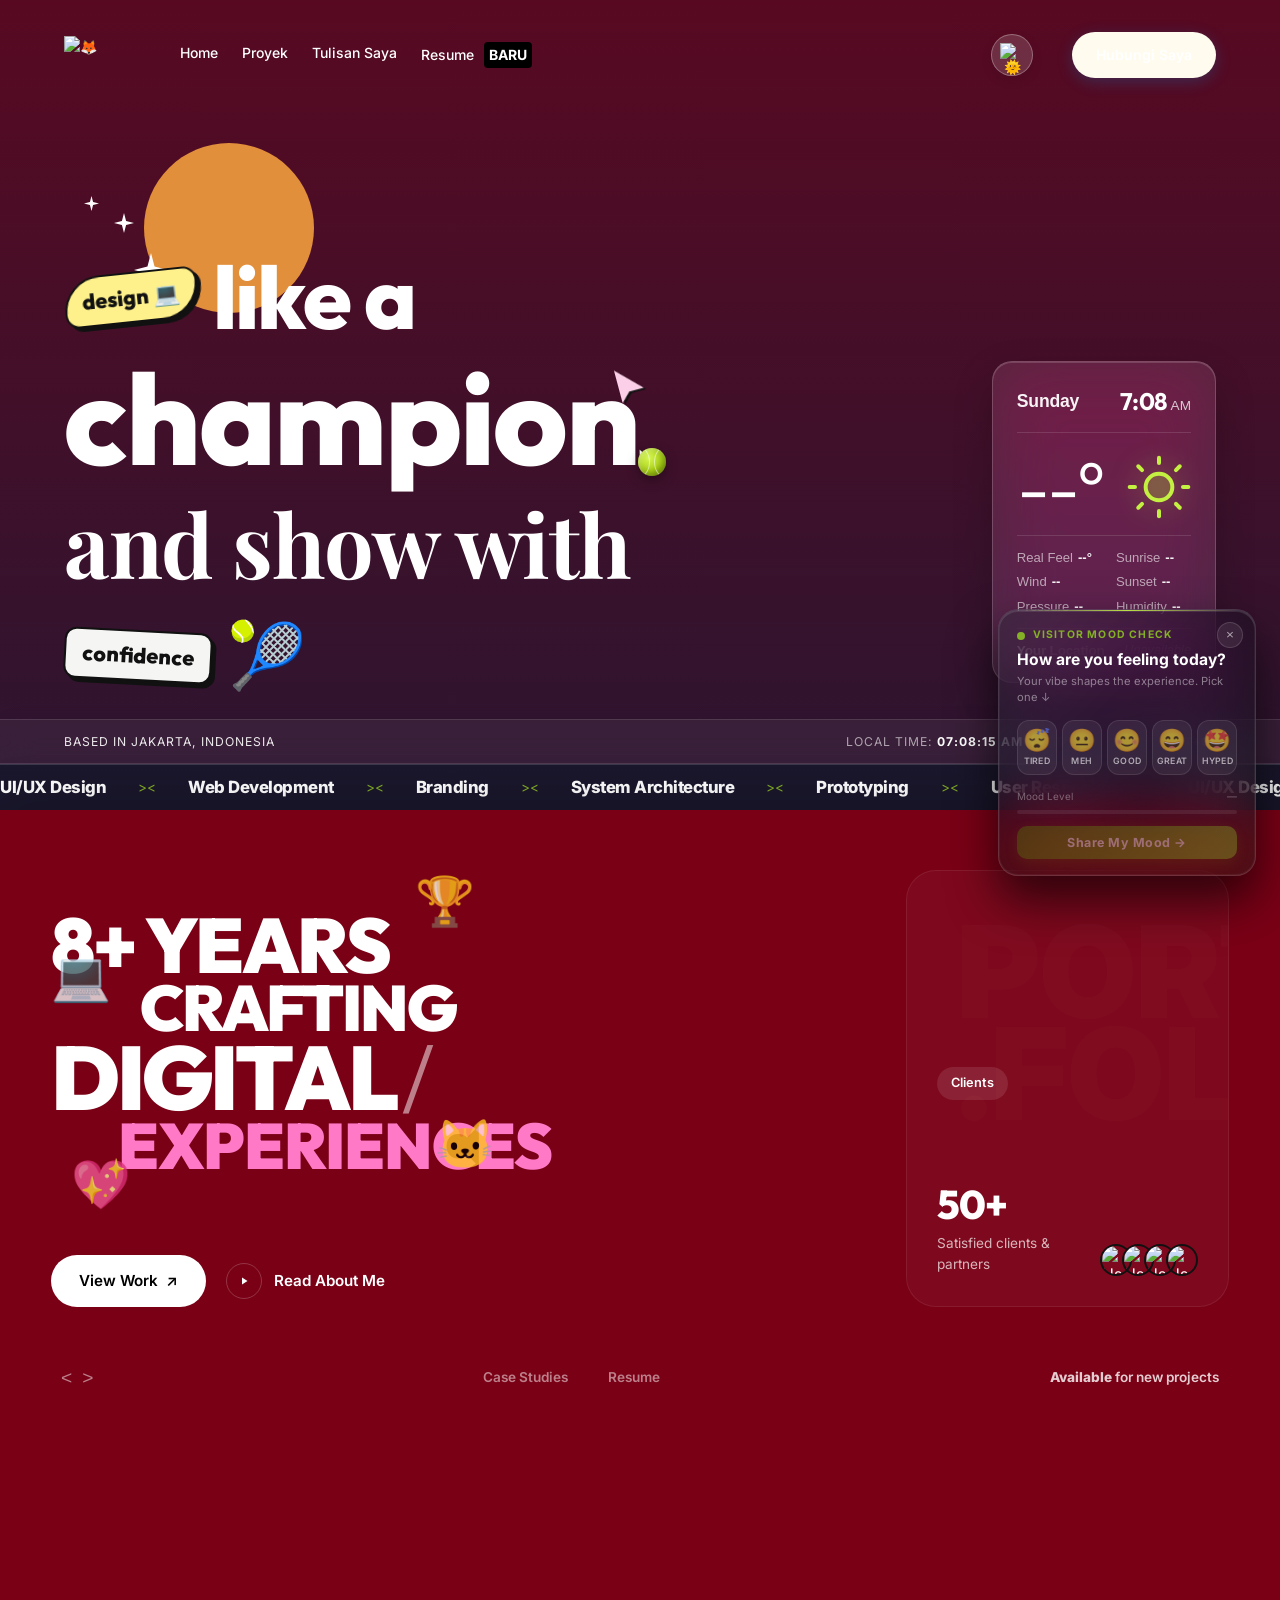
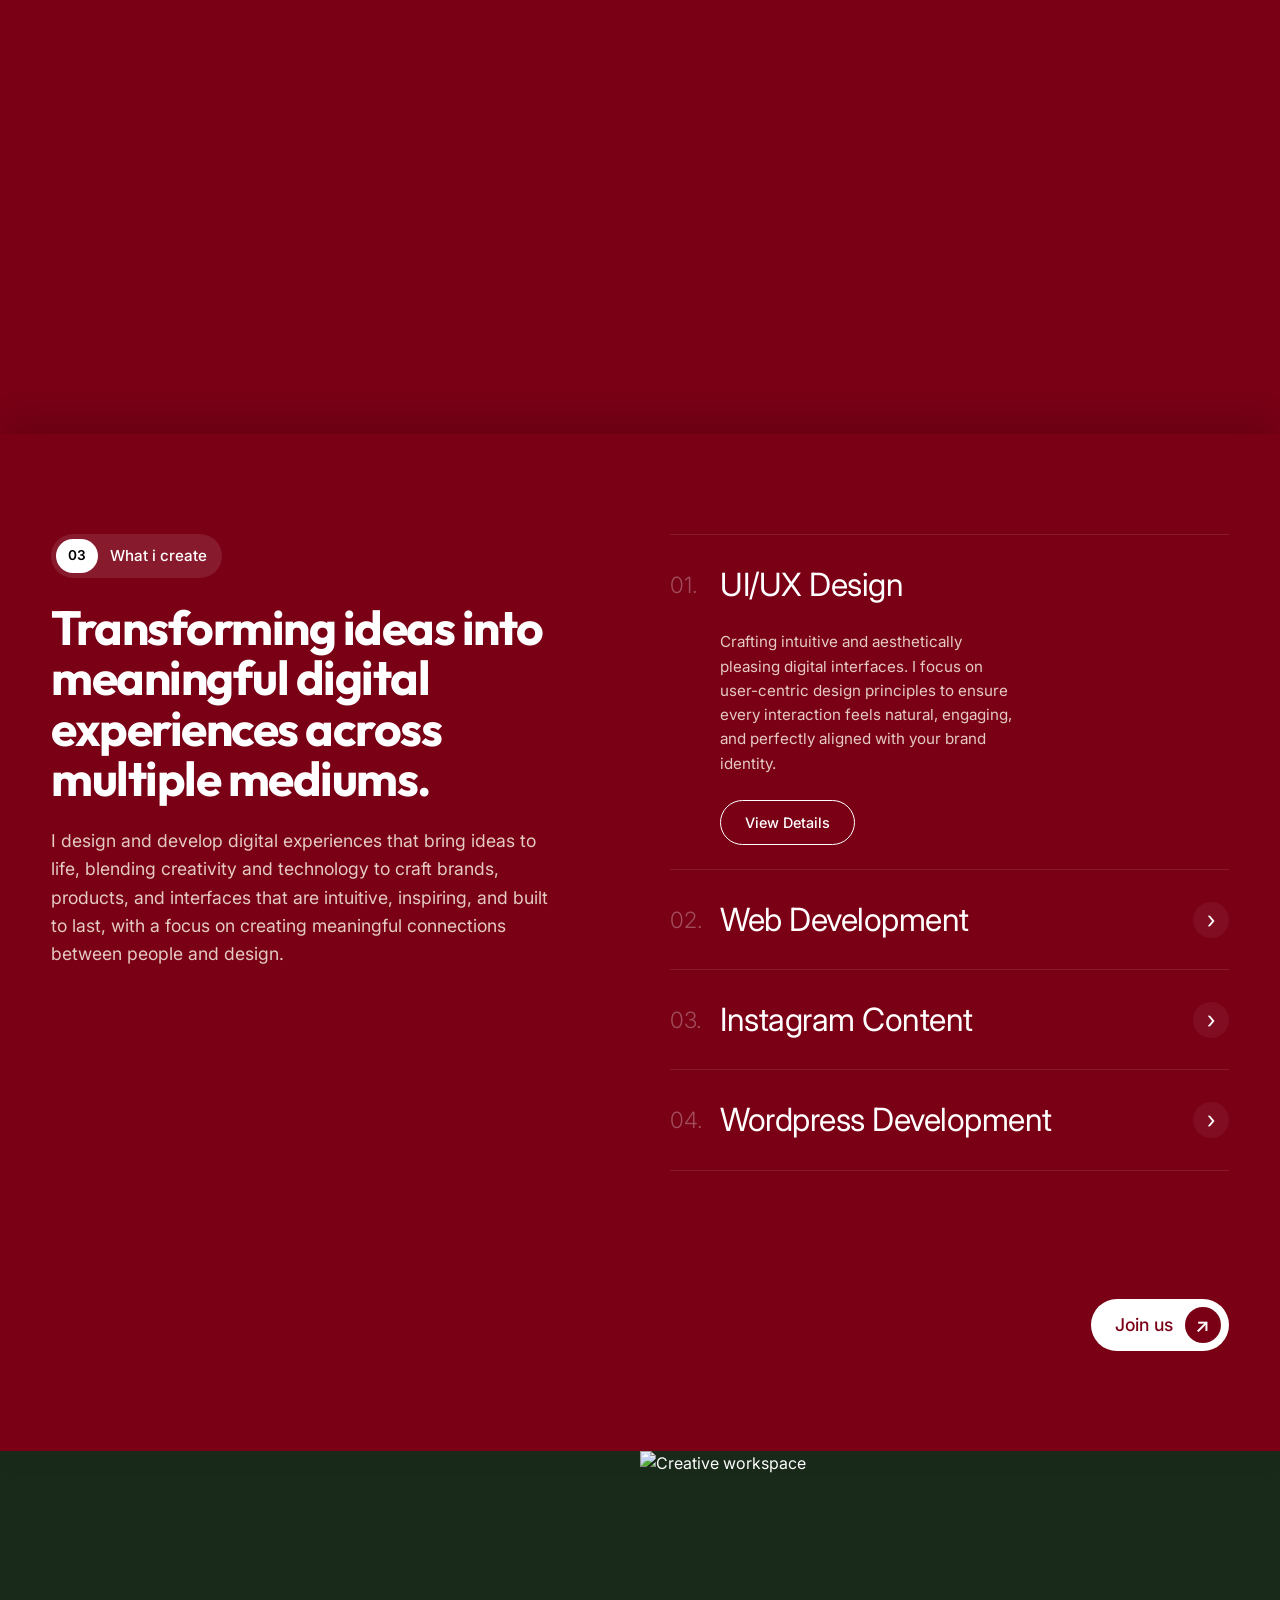
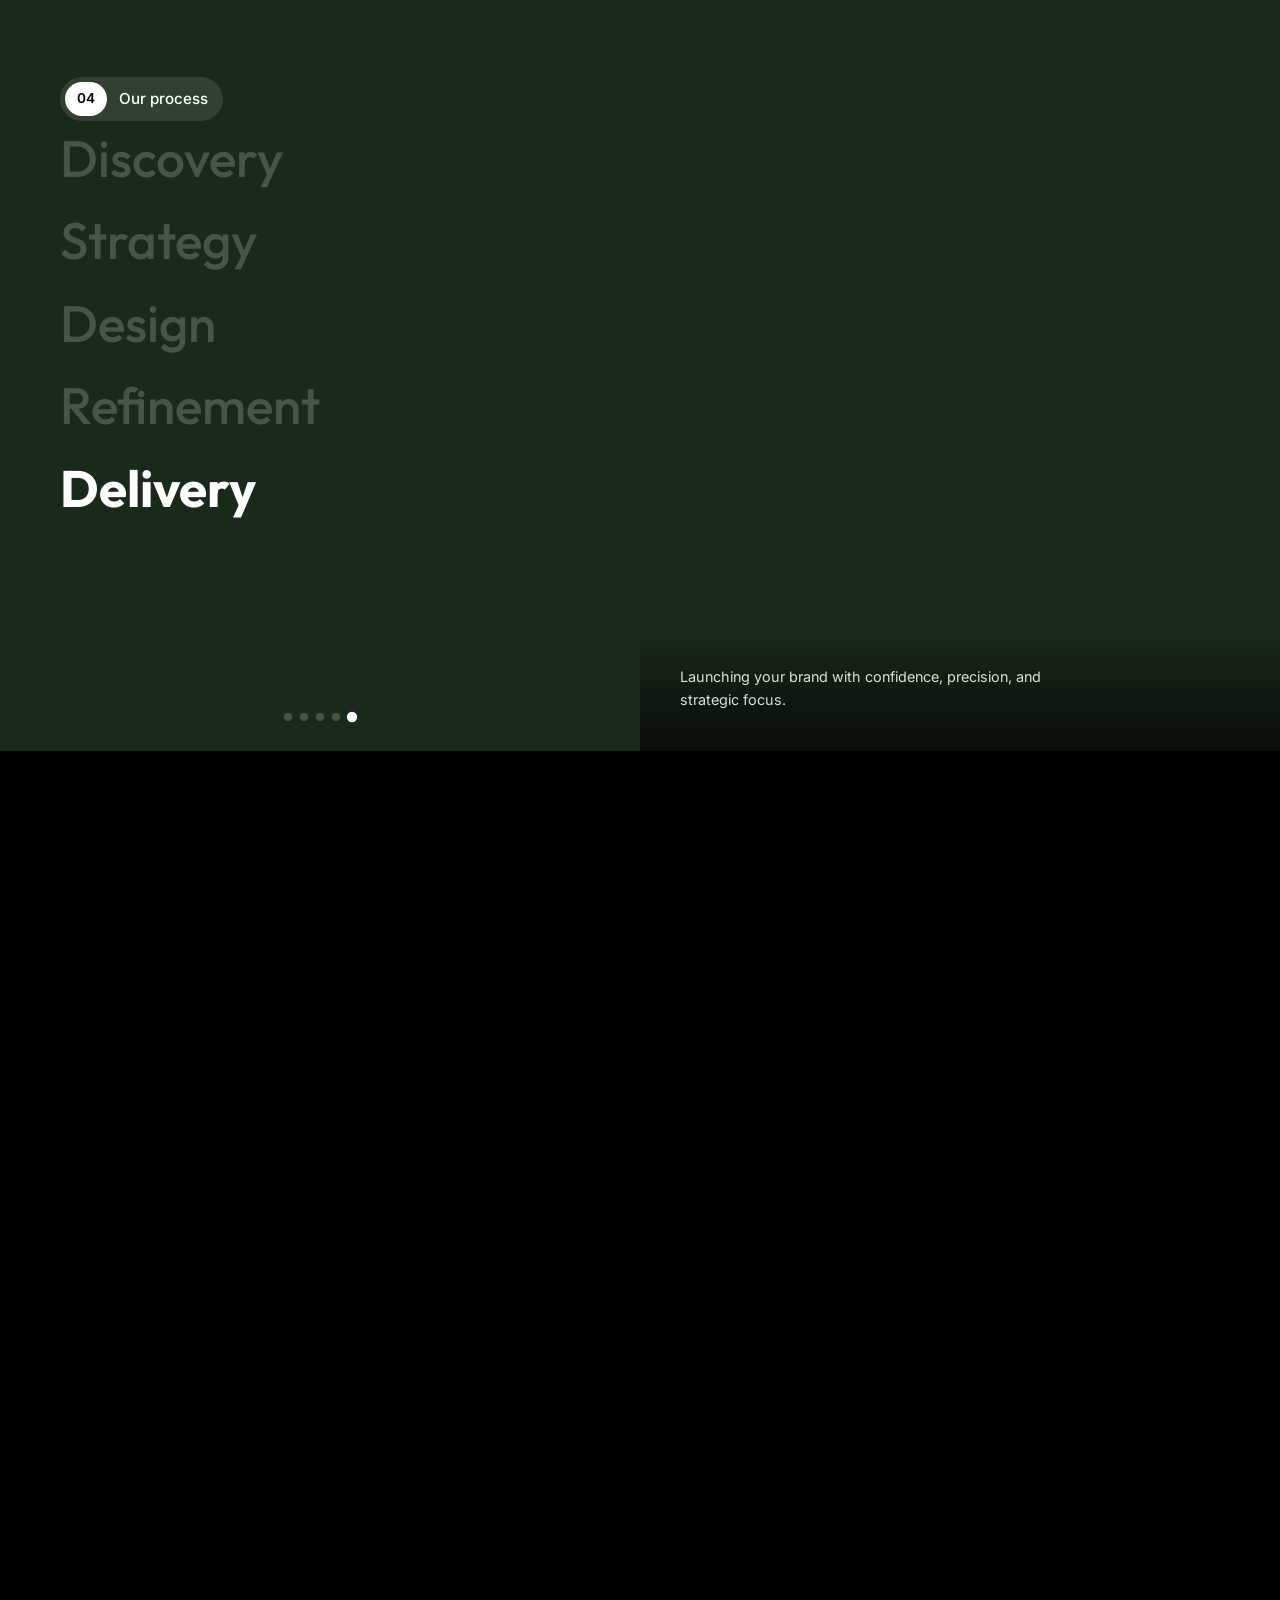
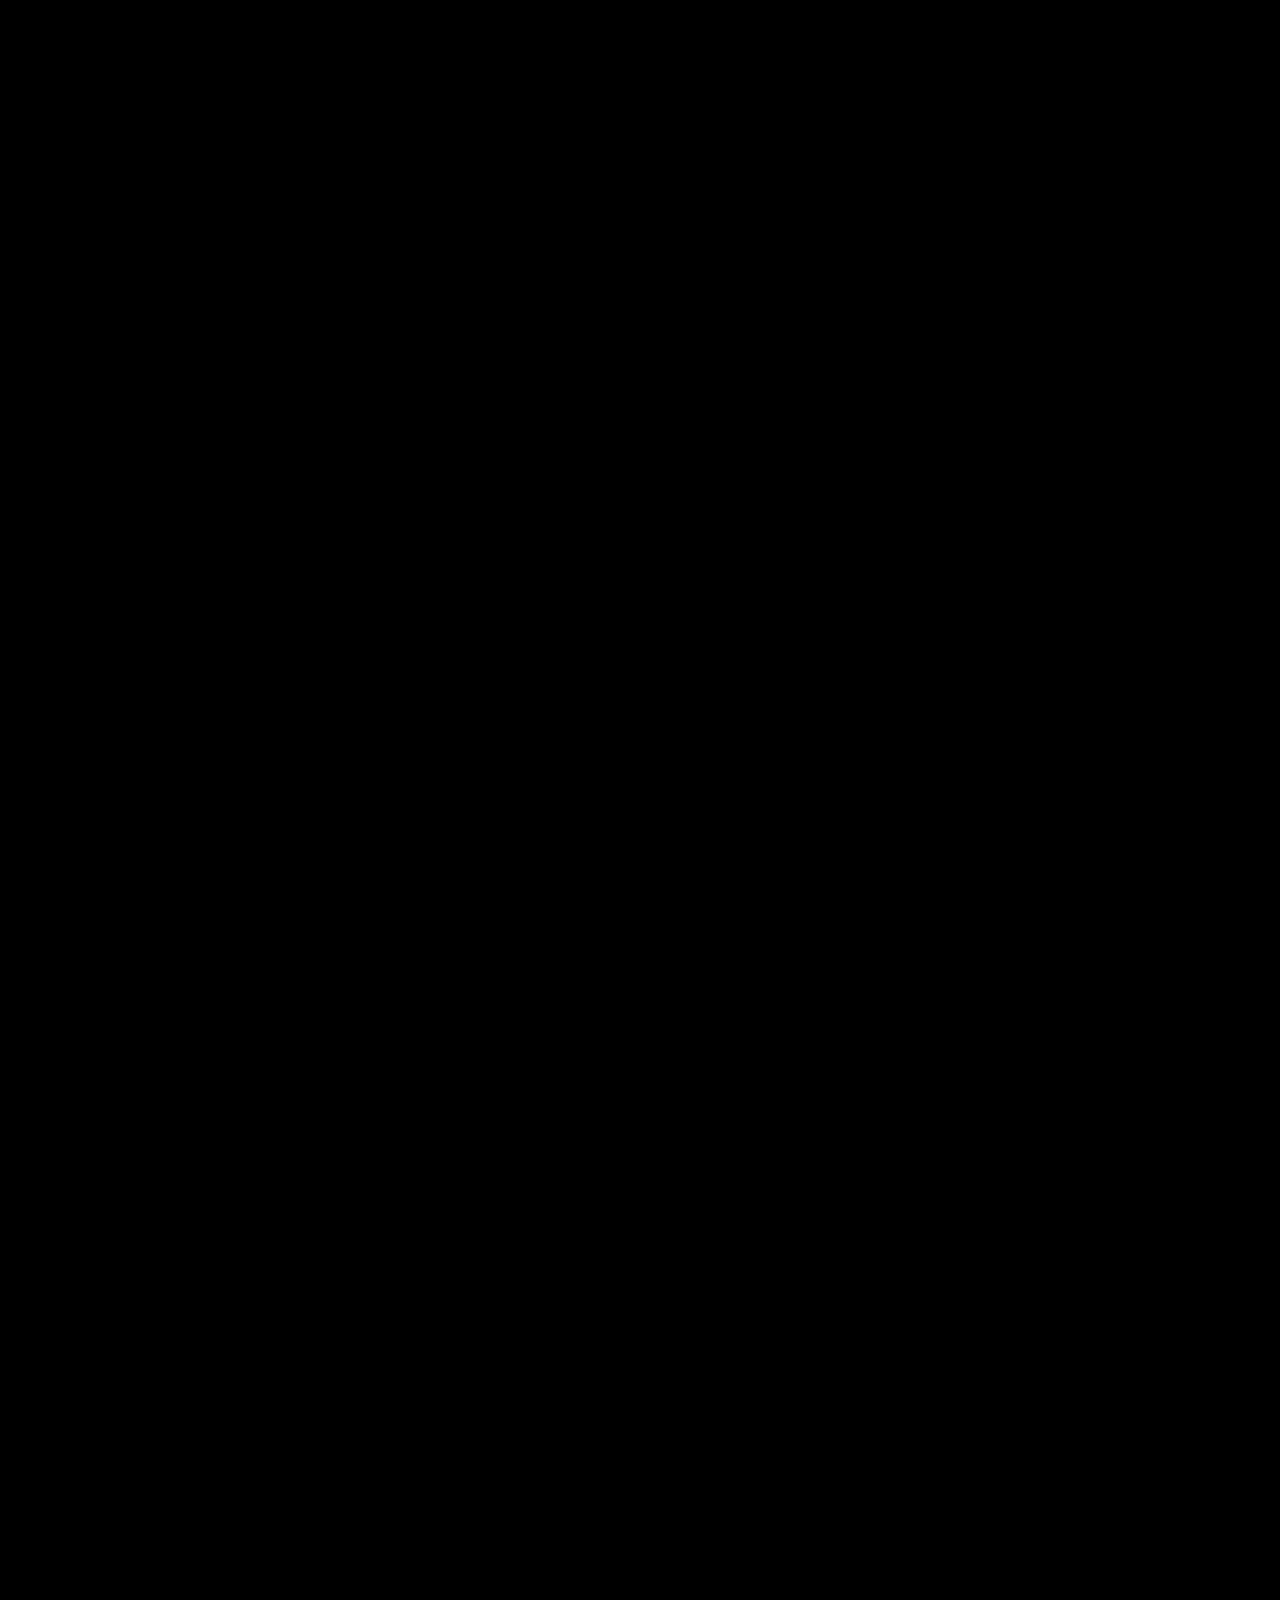
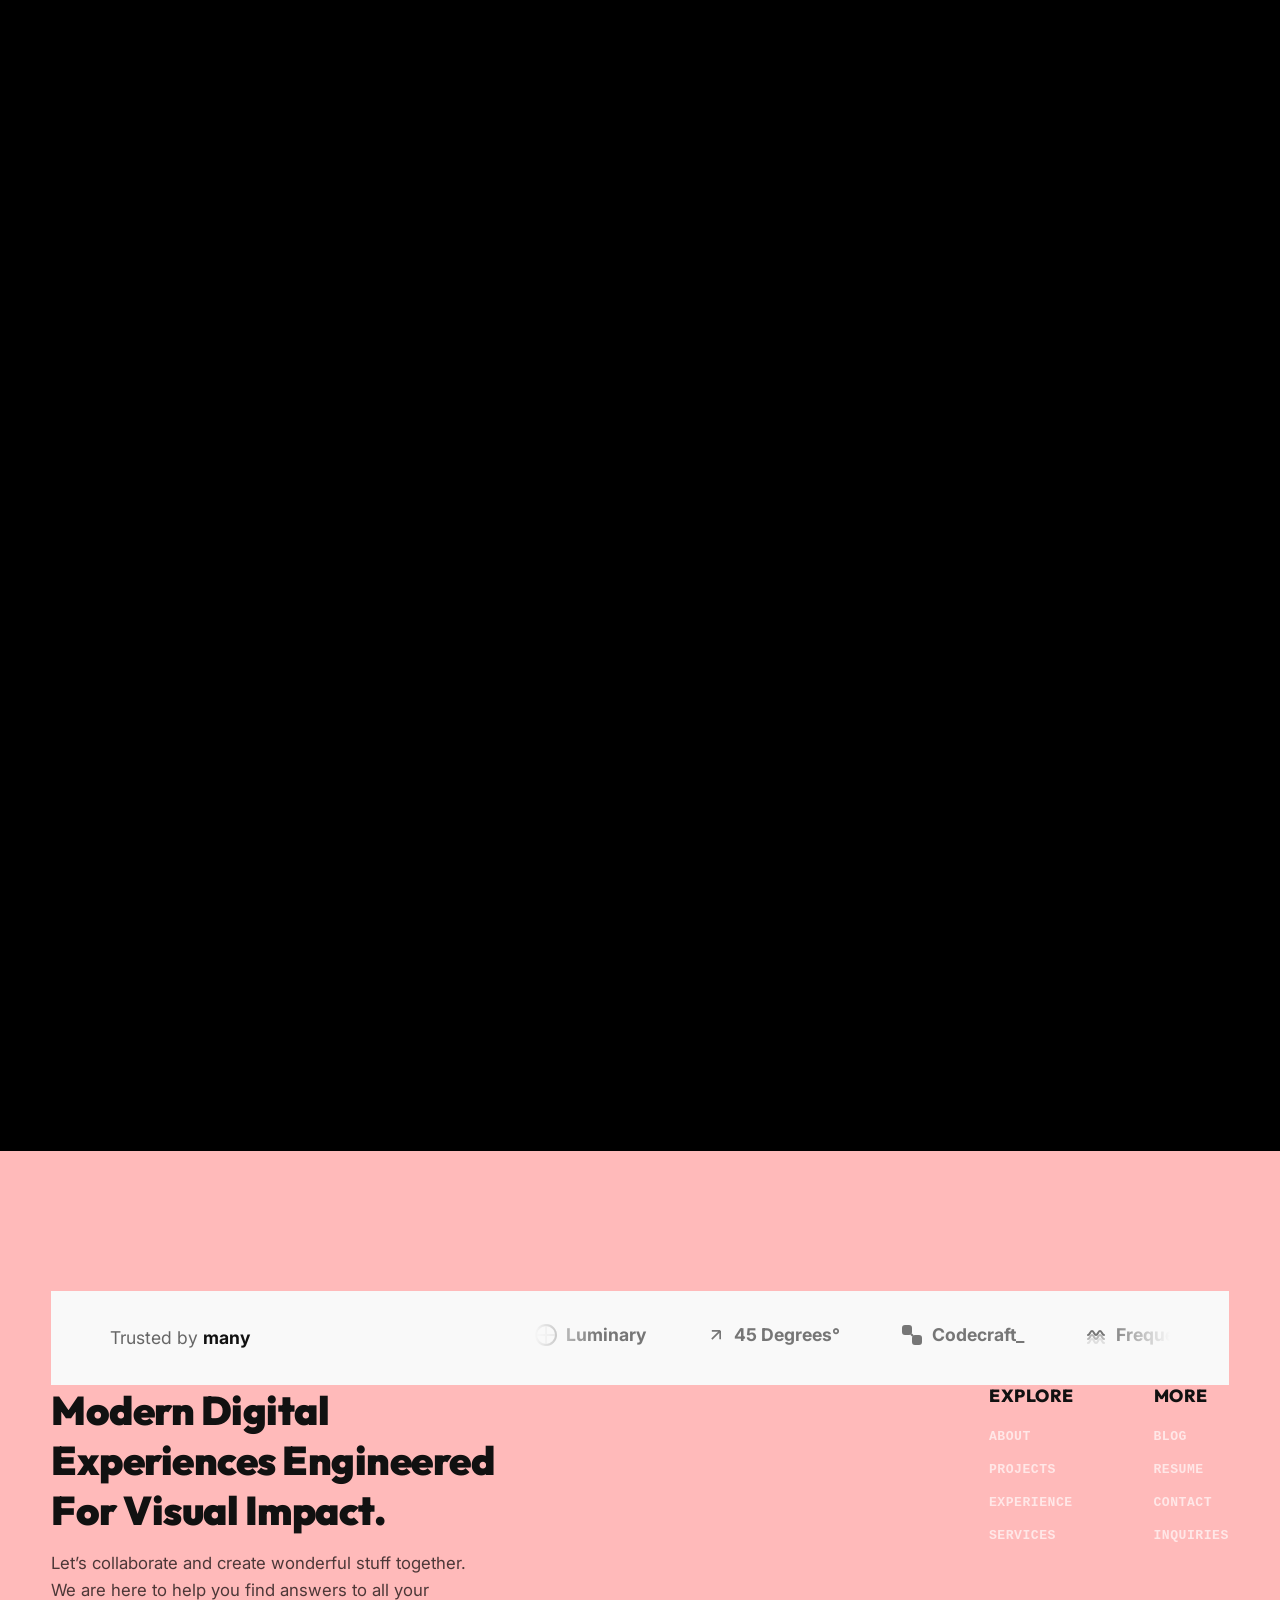
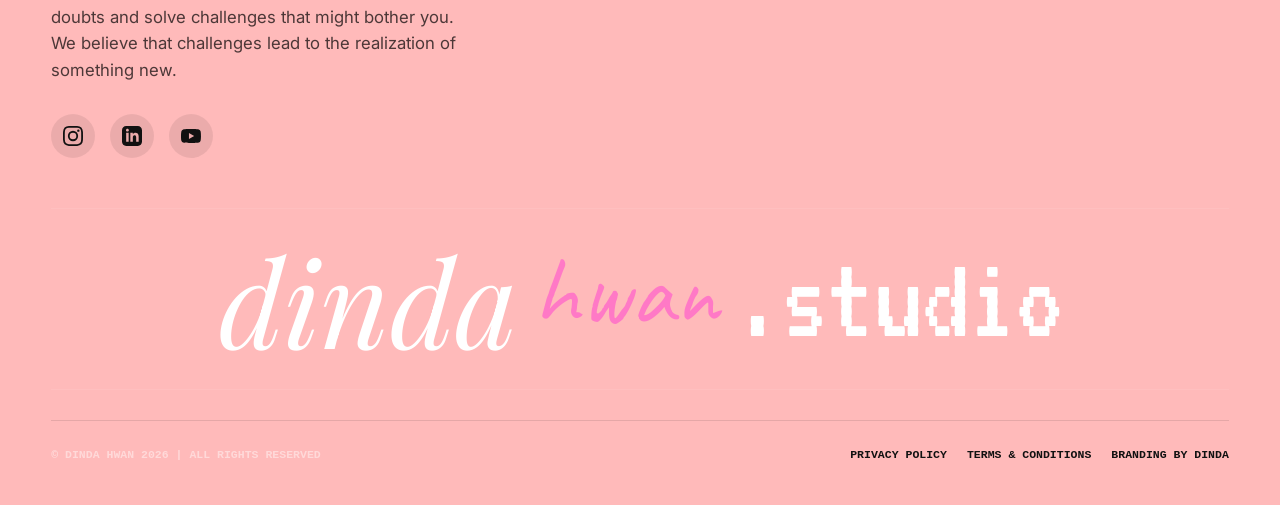
==== commit 9a61255a: "Update years of experience from 5+ to 8+" ====
--- a/index.html
+++ b/index.html
@@ -465,7 +465,7 @@
                         <span class="sbs-float-badge f-badge-4" style="font-size: 3rem; background: transparent; border: none; box-shadow: none; padding: 0;">🐱</span>
                         
                         <div class="sbs-huge-text">
-                            <div class="sbs-line-1"><span class="sbs-number">5+</span> <span class="sbs-word">YEARS</span></div>
+                            <div class="sbs-line-1"><span class="sbs-number">8+</span> <span class="sbs-word">YEARS</span></div>
                             <div class="sbs-line-2">CRAFTING</div>
                             <div class="sbs-line-3">DIGITAL<span class="sbs-slash">/</span></div>
                             <div class="sbs-line-4 highlight-pink">EXPERIENCES</div>
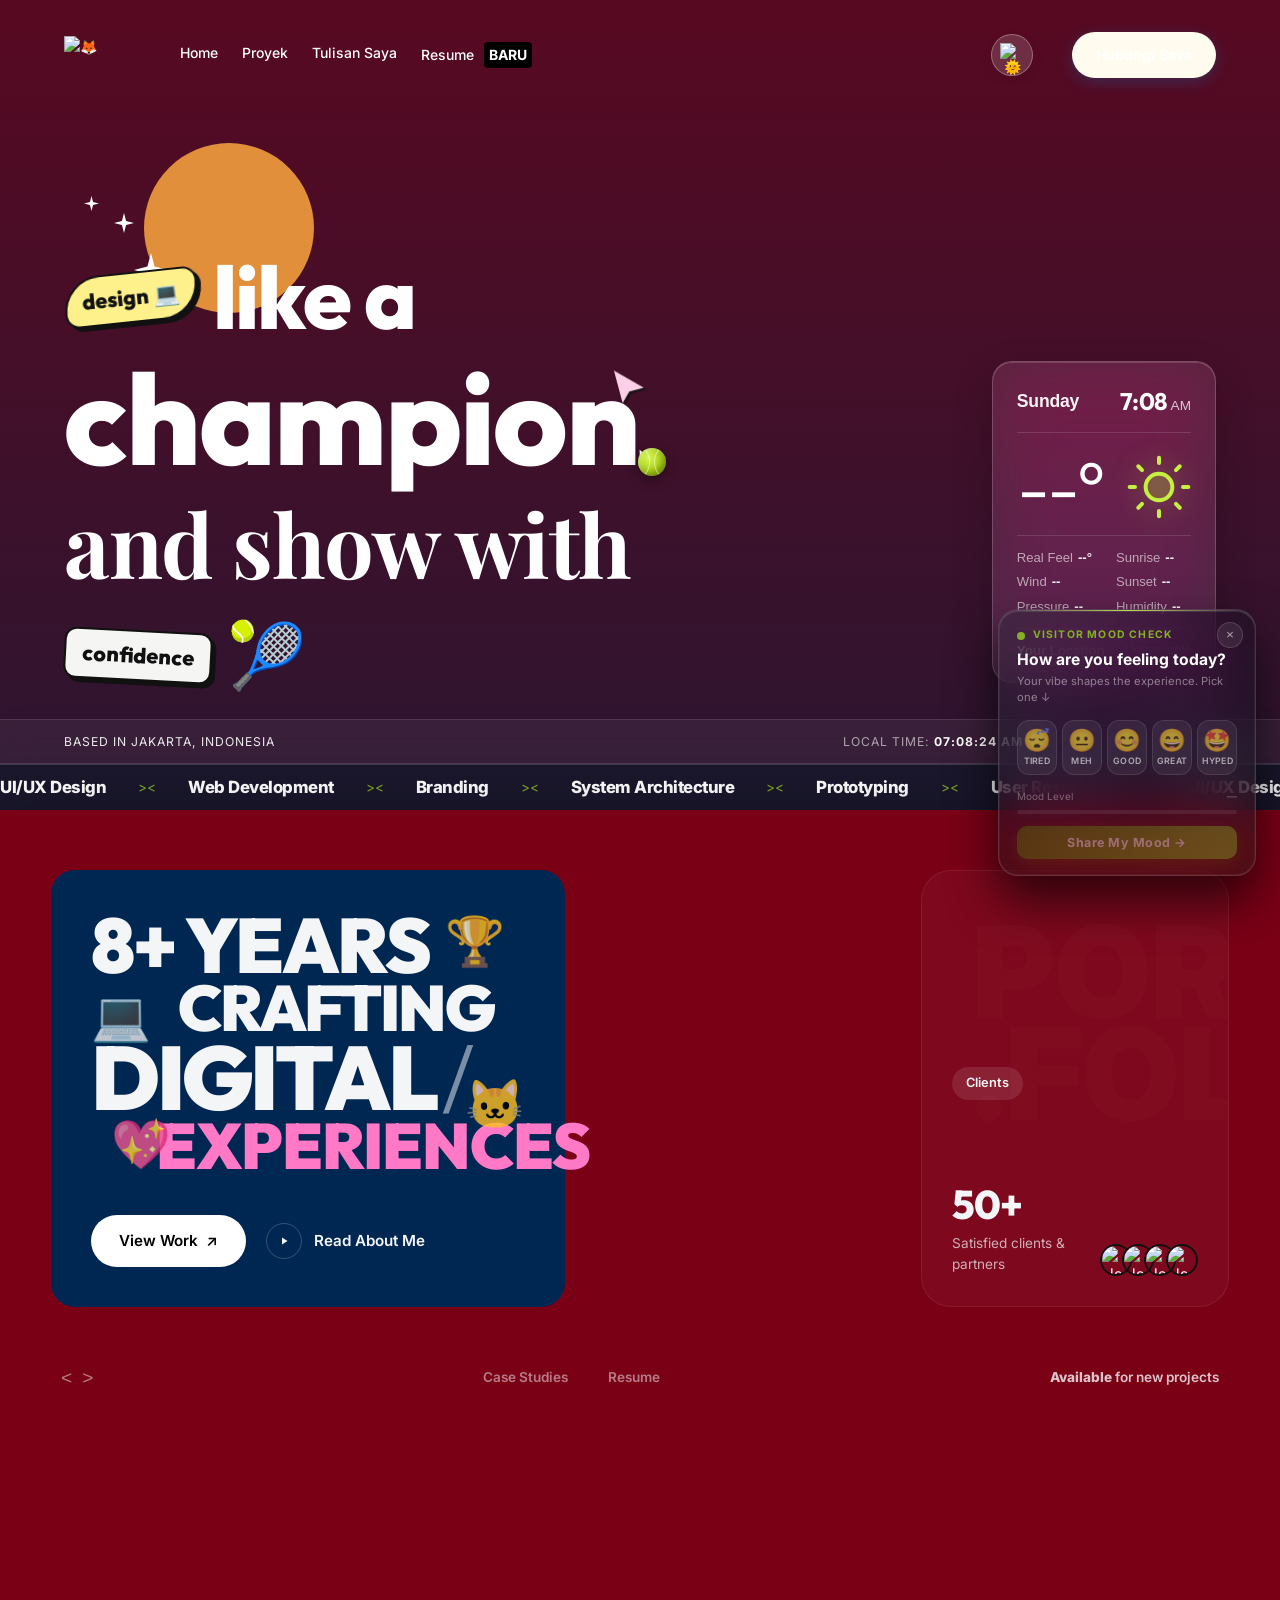
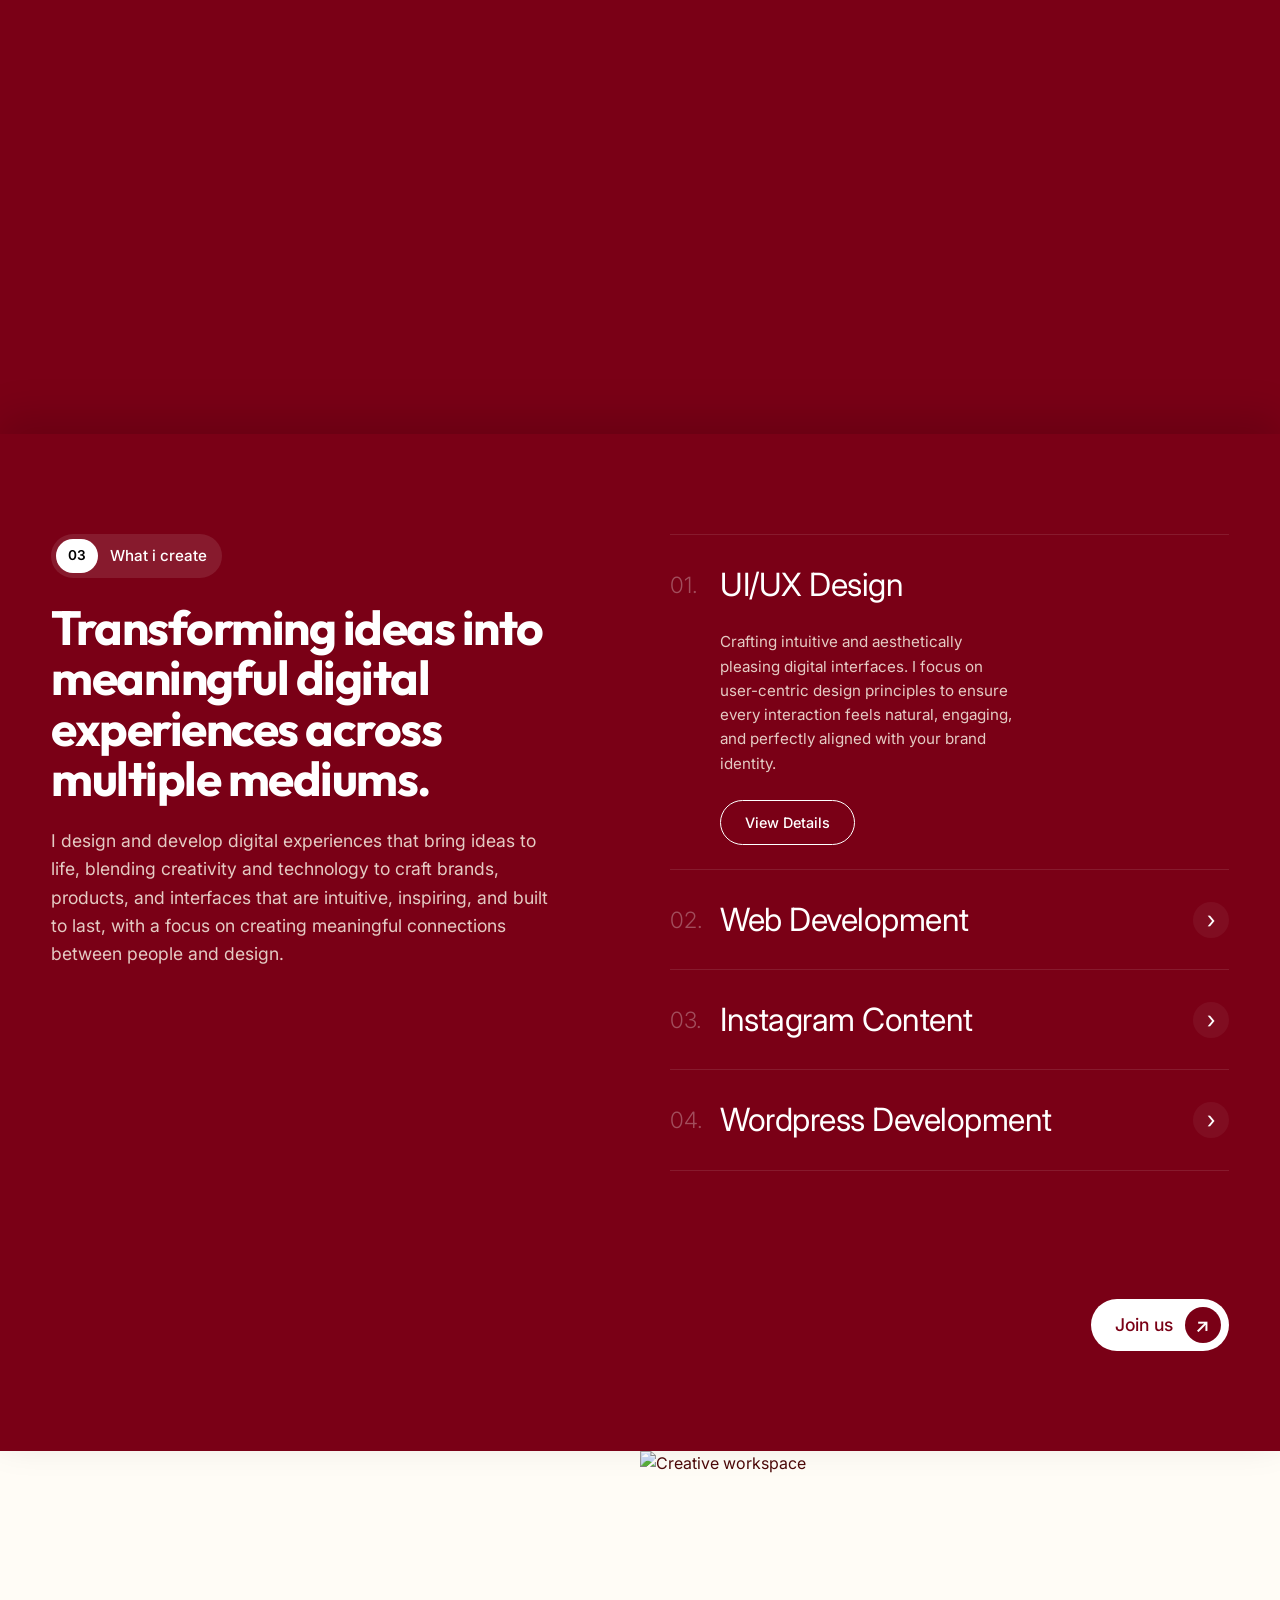
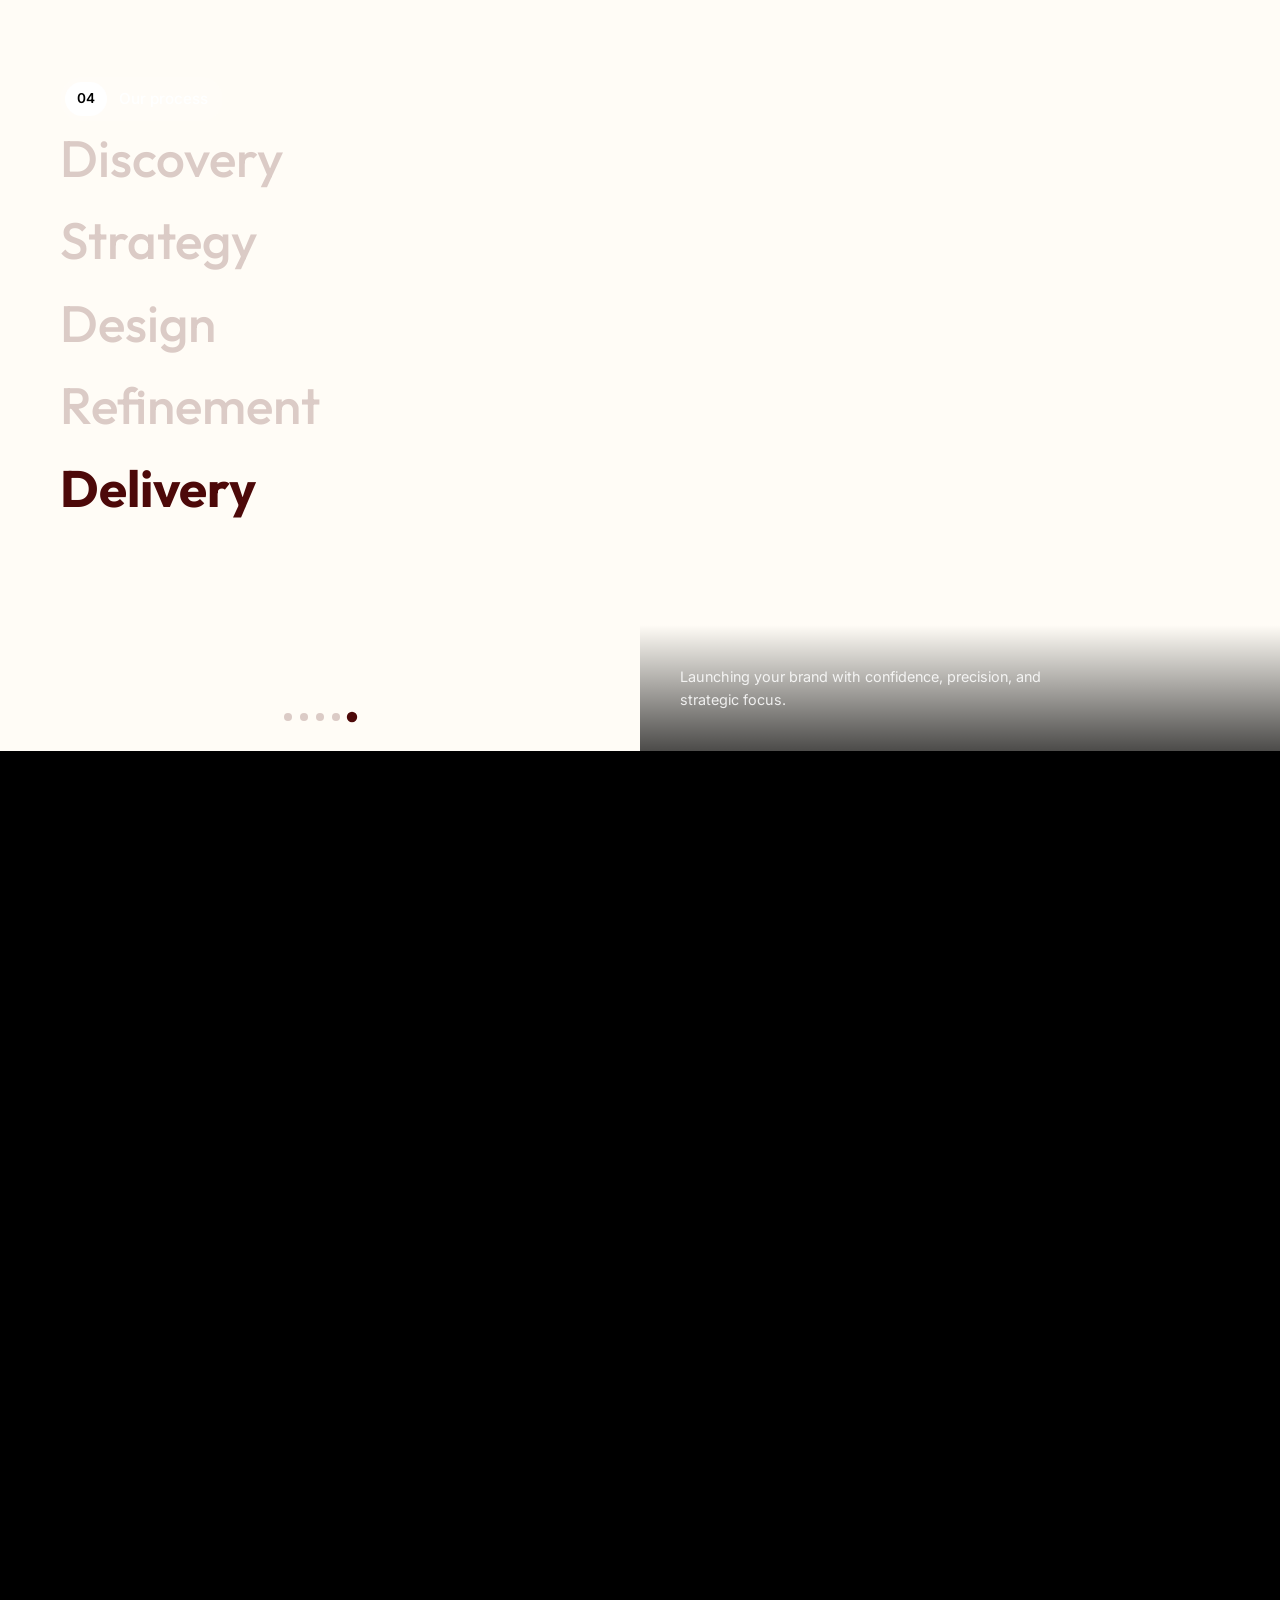
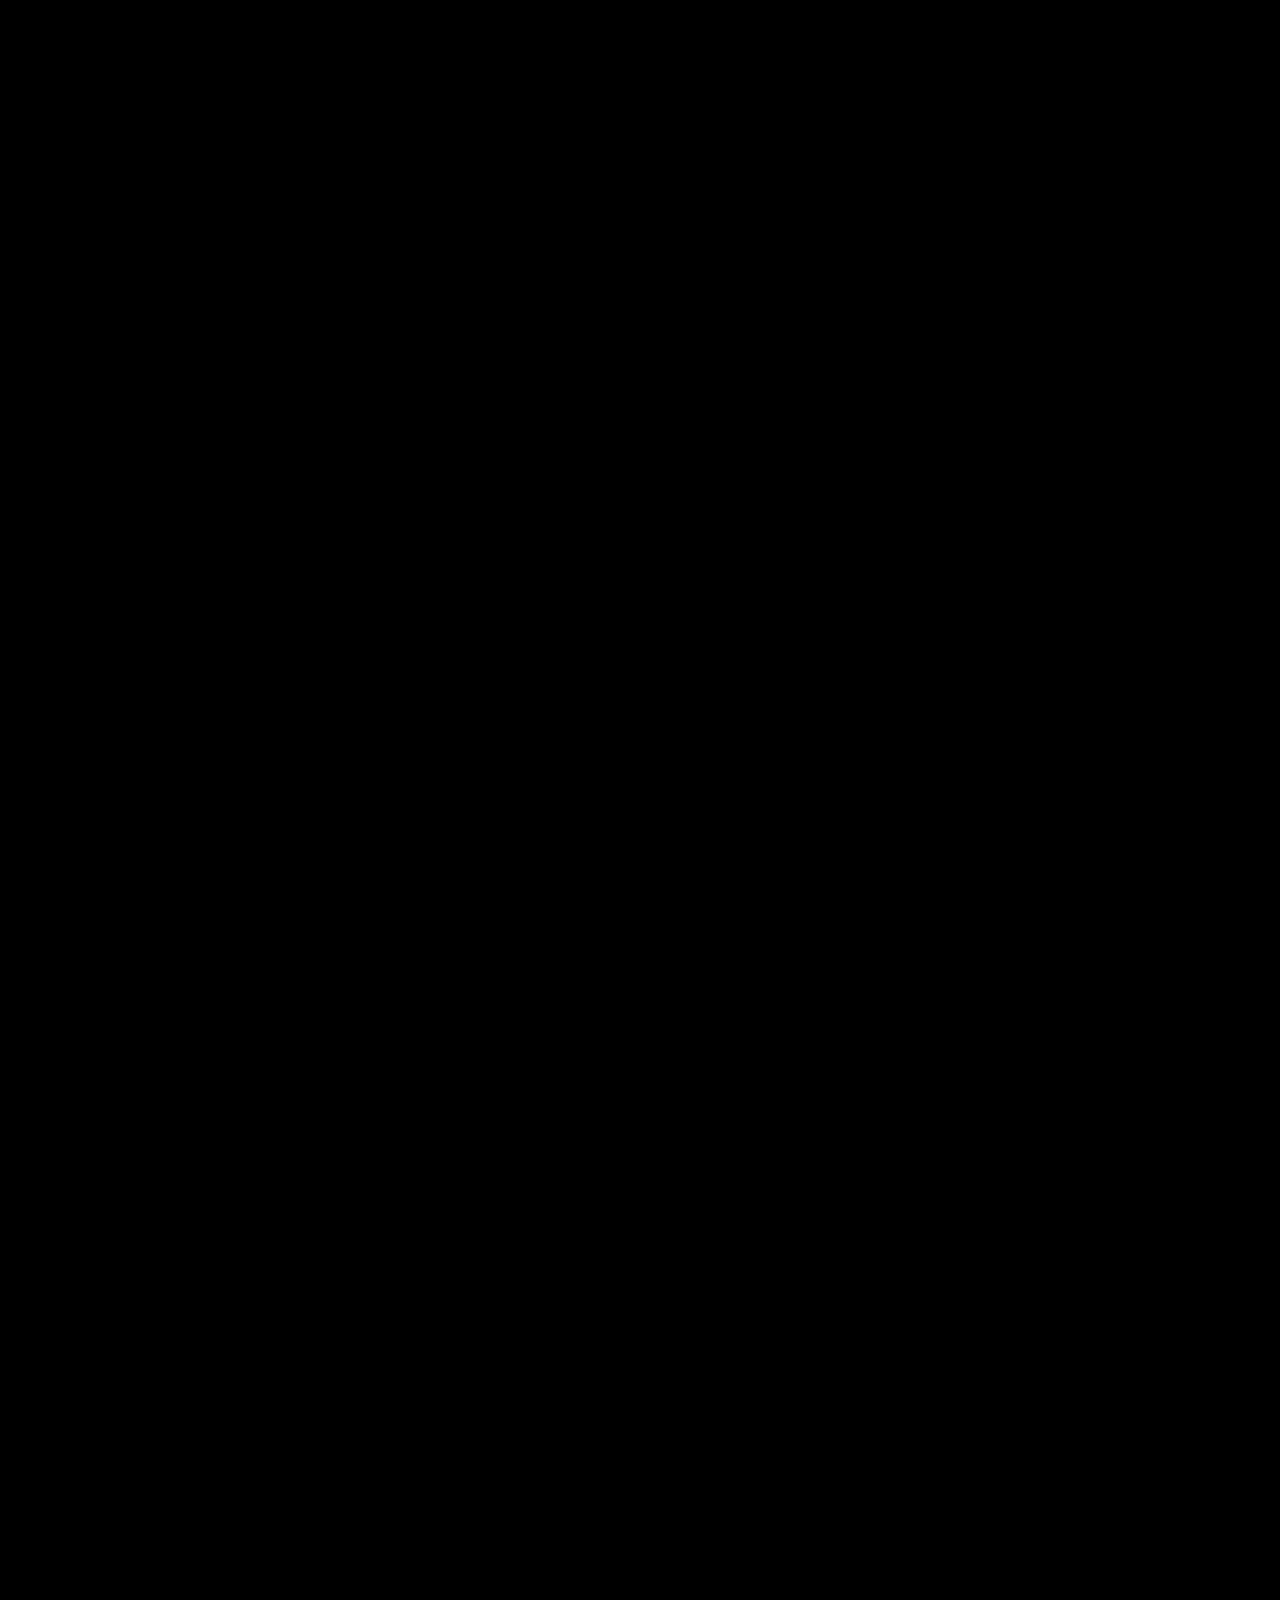
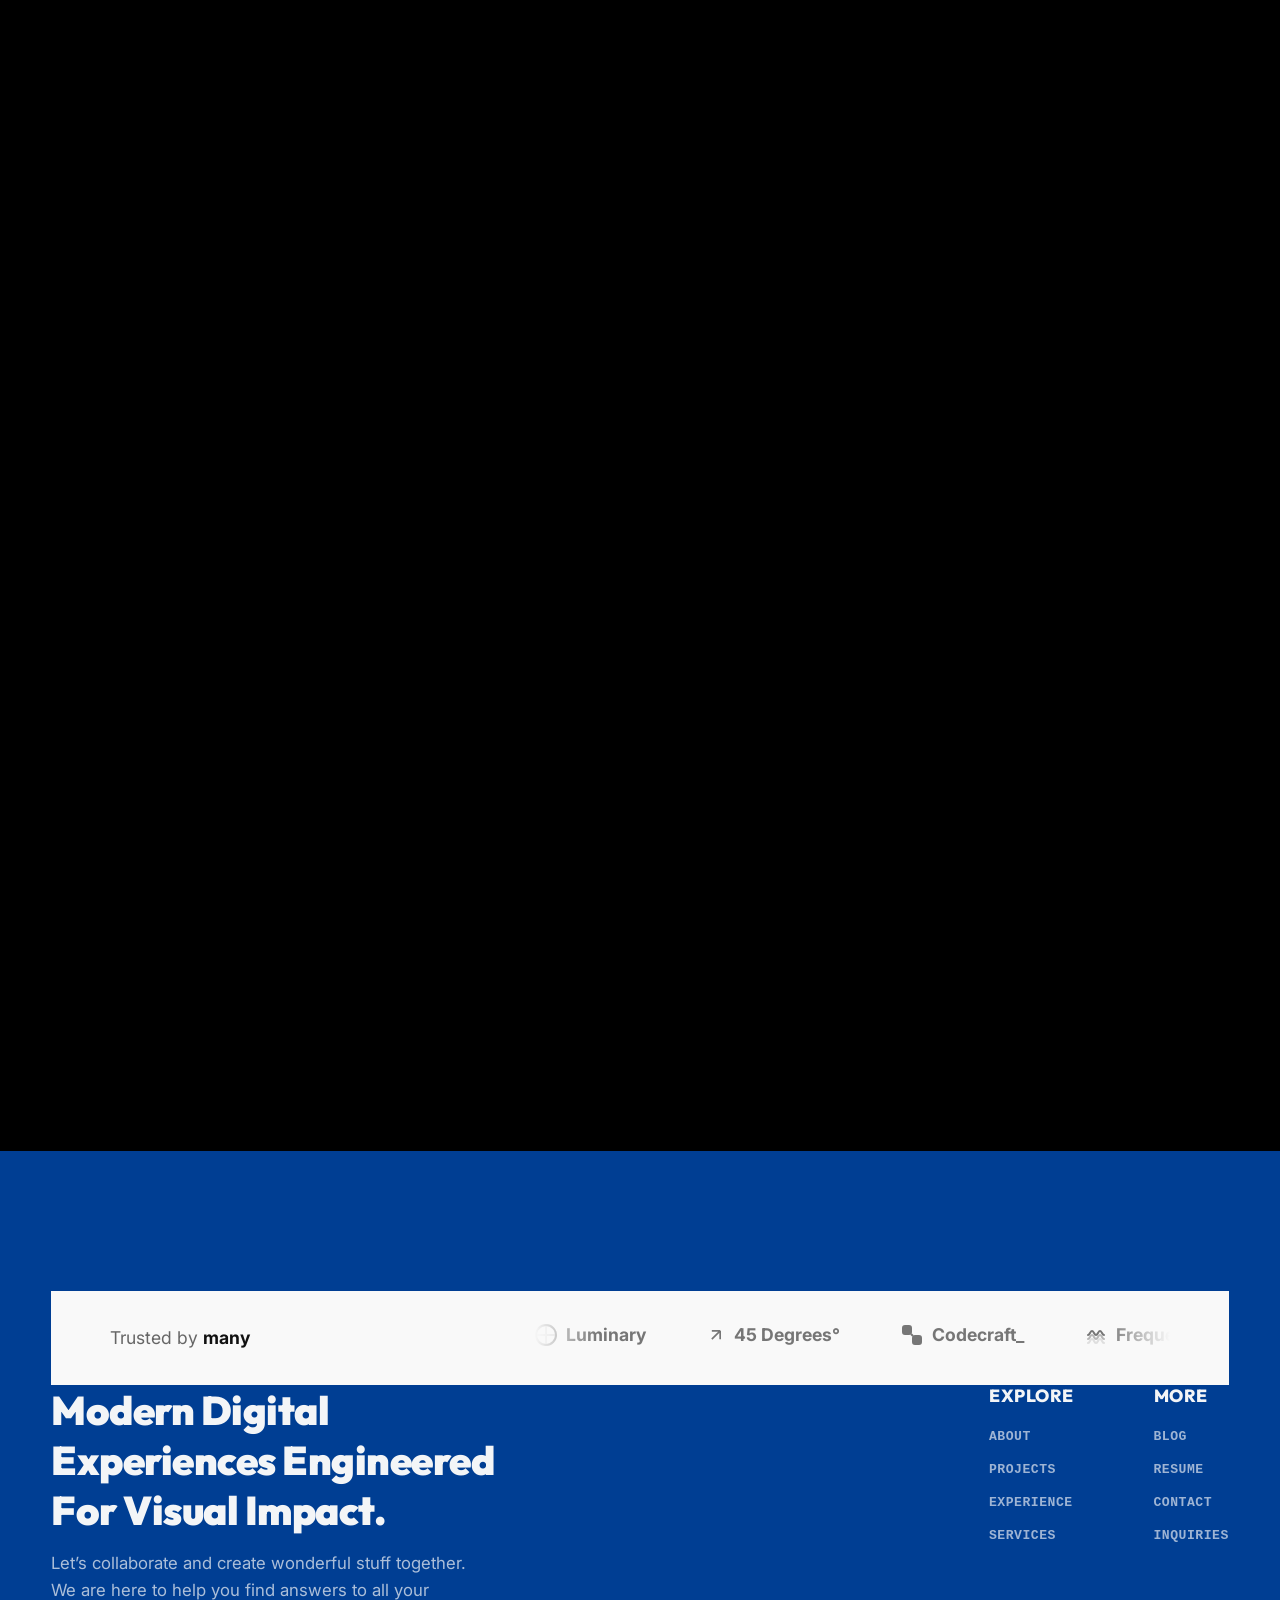
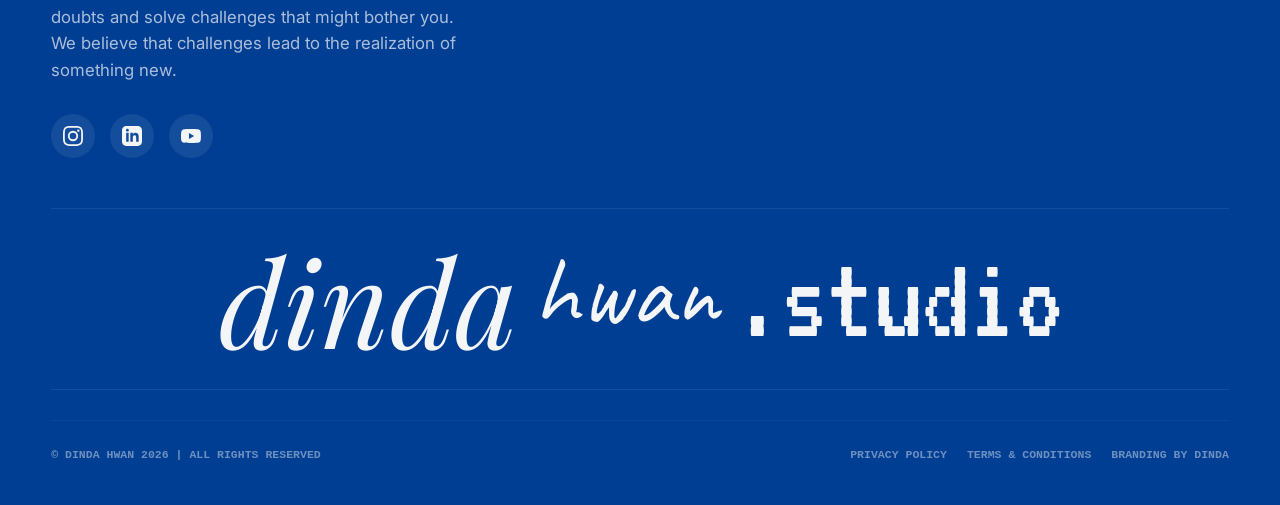
==== commit d7a4cf47: "Bump CSS version" ====
--- a/index.html
+++ b/index.html
@@ -6,7 +6,7 @@
     <title>My Portfolio</title>
     <link rel="icon" type="image/png" href="assets/favicon-dark.png" media="(prefers-color-scheme: dark)">
     <link rel="icon" type="image/png" href="assets/favicon-light.png" media="(prefers-color-scheme: light)">
-    <link rel="stylesheet" href="css/style.css?v=11">
+    <link rel="stylesheet" href="css/style.css?v=14">
     <link rel="preconnect" href="https://fonts.googleapis.com">
     <link rel="preconnect" href="https://fonts.gstatic.com" crossorigin>
     <link rel="preload" href="https://fonts.googleapis.com/css2?family=Inter:wght@300;400;500;600&family=Playfair+Display:ital,wght@0,400;0,600;1,400&family=Outfit:wght@400;500;600;700;800&display=swap" as="style" onload="this.onload=null;this.rel='stylesheet'"><noscript><link rel="stylesheet" href="https://fonts.googleapis.com/css2?family=Inter:wght@300;400;500;600&family=Playfair+Display:ital,wght@0,400;0,600;1,400&family=Outfit:wght@400;500;600;700;800&display=swap"></noscript>
@@ -21,10 +21,10 @@
             transition: all 0.3s ease;
         }
         body.light-theme .lang-selector-minimal {
-            background: #fff; border: 1px solid #ddd;
+            background: #4d0909; border: 1px solid #ddd;
         }
         .lang-selector-minimal span {
-            color: rgba(255,255,255,0.2);
+            color: rgba(77,9,9,0.2);
         }
         body.light-theme .lang-selector-minimal span {
             color: rgba(0,0,0,0.2);
@@ -34,7 +34,7 @@
         body.light-theme .lang-selector-minimal button { color: rgba(0,0,0,0.5); }
         body.light-theme .lang-selector-minimal button:hover, body.light-theme .lang-selector-minimal button.active { color: #111; }
     </style>
-    <script defer src="js/components.js?v=12"></script>
+    <script defer src="js/components.js?v=14"></script>
 
     <style>
         /* Quantum Case Study Overlay */
@@ -169,7 +169,7 @@
         }
 
         .quantum-hire-btn {
-            background: #fff;
+            background: #4d0909;
             color: #000;
             border: none;
             border-radius: 40px;
@@ -733,7 +733,8 @@
                     height: 500vh; /* 5 steps × 100vh each */
                 }
                 .wf-section {
-                    background: #1a2a1a;
+                    background: #fffcf6;
+                    color: #4d0909;
                     height: 100vh;
                     display: grid;
                     grid-template-columns: 1fr 1fr;
@@ -797,13 +798,13 @@
                 .wf-label {
                     display: inline-block;
                     padding: 8px 18px;
-                    background: rgba(255,255,255,0.1);
+                    background: rgba(77,9,9,0.1);
                     border-radius: 4px;
                     font-size: 0.7rem;
                     font-weight: 700;
                     letter-spacing: 3px;
                     text-transform: uppercase;
-                    color: rgba(255,255,255,0.7);
+                    color: #4d0909;
                     margin-bottom: 40px;
                     width: fit-content;
                 }
@@ -820,19 +821,19 @@
                     font-size: clamp(2rem, 4vw, 3.2rem);
                     font-weight: 500;
                     font-style: normal;
-                    color: rgba(255,255,255,0.2);
+                    color: rgba(77,9,9,0.2);
                     cursor: pointer;
                     transition: color 0.4s ease, transform 0.3s ease;
                     line-height: 1.3;
                     padding: 4px 0;
                 }
                 .wf-title-item.active {
-                    color: #ffffff;
+                    color: #4d0909;
                     font-weight: 700;
                     font-style: normal;
                 }
                 .wf-title-item:hover:not(.active) {
-                    color: rgba(255,255,255,0.45);
+                    color: rgba(77,9,9,0.45);
                 }
 
                 /* Progress bar */
@@ -849,11 +850,11 @@
                     width: 8px;
                     height: 8px;
                     border-radius: 50%;
-                    background: rgba(255,255,255,0.2);
+                    background: rgba(77,9,9,0.2);
                     transition: all 0.3s ease;
                 }
                 .wf-progress-dot.active {
-                    background: #fff;
+                    background: #4d0909;
                     transform: scale(1.3);
                 }
             </style>
--- a/css/style.css
+++ b/css/style.css
@@ -6,6 +6,11 @@
     --accent-color: #FFFCEF; /* Ivory Cream */
     --text-primary: #ffffff; /* White text */
     --text-secondary: rgba(255, 252, 239, 0.8); /* Muted Ivory */
+    
+    /* New Color System Additions */
+    --color-pear: #bfe800;
+    --color-oxford-blue: #002752;
+
     --font-heading: 'Outfit', sans-serif;
     --font-body: 'Inter', sans-serif;
     --border-radius: 20px;
@@ -385,7 +390,7 @@
 }
 
 body:not(.light-theme) .header-wrapper.scrolled .navbar.awwwards-nav {
-    background: rgba(122, 0, 22, 0.4); /* Translucent Rich Burgundy */
+    background: rgba(0, 62, 147, 0.4); /* Translucent Marian Blue */
     backdrop-filter: blur(20px);
     -webkit-backdrop-filter: blur(20px);
     border: 1px solid rgba(255, 252, 239, 0.15); /* Ivory Cream glass border */
@@ -3491,10 +3496,10 @@
 
 /* Modern Social-Themed Footer Styles */
 .modern-footer {
-    background: #ffbaba;
+    background: #003e93;
     border-radius: 0;
     padding: 140px 4% 40px;
-    color: #111111;
+    color: #f3f5f7;
     overflow: hidden;
     position: relative;
     box-sizing: border-box;
@@ -3594,7 +3599,7 @@
     font-weight: 900;
     line-height: 1.25;
     margin-bottom: 15px;
-    color: #ffffff;
+    color: #f3f5f7;
     letter-spacing: -0.5px;
 }
 
@@ -3603,7 +3608,7 @@
     font-size: 1.05rem;
     font-weight: 400;
     line-height: 1.6;
-    color: rgba(255, 255, 255, 0.7);
+    color: rgba(243, 245, 247, 0.7);
     margin-bottom: 30px;
     max-width: 90%;
 }
@@ -3614,8 +3619,8 @@
 }
 
 .footer-social-links a {
-    color: #ffffff;
-    background: rgba(255, 255, 255, 0.08);
+    color: #f3f5f7;
+    background: rgba(243, 245, 247, 0.08);
     width: 44px;
     height: 44px;
     border-radius: 50%;
@@ -3626,7 +3631,8 @@
 }
 
 .footer-social-links a:hover {
-    background: #ff79c6; /* Soft accent pink */
+    background: #f3f5f7;
+    color: #003e93;
     transform: translateY(-3px);
 }
 
@@ -3651,13 +3657,13 @@
     font-size: 1.1rem;
     font-weight: 800;
     text-transform: uppercase;
-    color: #ff79c6; /* Soft accent pink */
+    color: #f3f5f7;
     margin-bottom: 8px;
     letter-spacing: 0.5px;
 }
 
 .footer-link {
-    color: rgba(255, 255, 255, 0.65);
+    color: rgba(243, 245, 247, 0.65);
     text-decoration: none;
     font-size: 0.82rem;
     font-weight: 700;
@@ -3672,8 +3678,8 @@
 }
 
 .footer-wordmark-container {
-    border-top: 1px solid rgba(255,255,255,0.08);
-    border-bottom: 1px solid rgba(255,255,255,0.08);
+    border-top: 1px solid rgba(243, 245, 247, 0.08);
+    border-bottom: 1px solid rgba(243, 245, 247, 0.08);
     padding: 30px 0;
     margin-bottom: 30px;
     display: flex;
@@ -3693,14 +3699,14 @@
     font-style: italic;
     font-size: clamp(3.2rem, 9.5vw, 7.5rem);
     font-weight: 400;
-    color: #ffffff;
+    color: #f3f5f7;
     line-height: 1;
 }
 
 .wm-little {
     font-family: 'Caveat', cursive;
     font-size: clamp(2.6rem, 8.5vw, 6.2rem);
-    color: #ff79c6; /* Soft accent pink */
+    color: #f3f5f7;
     line-height: 1;
     margin: 0 15px;
     transform: translateY(-8px);
@@ -3709,7 +3715,7 @@
 .wm-marketer {
     font-family: 'VT323', monospace;
     font-size: clamp(3.2rem, 9.5vw, 8.2rem);
-    color: #ffffff;
+    color: #f3f5f7;
     line-height: 0.8;
     letter-spacing: -2px;
 }
@@ -3720,9 +3726,9 @@
     align-items: center;
     font-family: 'Courier New', Courier, monospace;
     font-size: 0.72rem;
-    color: rgba(255, 255, 255, 0.45);
+    color: rgba(243, 245, 247, 0.45);
     font-weight: 700;
-    border-top: 1px solid rgba(255,255,255,0.04);
+    border-top: 1px solid rgba(243, 245, 247, 0.04);
     padding-top: 25px;
 }
 
@@ -3732,7 +3738,7 @@
 }
 
 .footer-bottom-sublinks a {
-    color: rgba(255, 255, 255, 0.45);
+    color: rgba(243, 245, 247, 0.45);
     text-decoration: none;
     transition: color 0.2s ease;
 }
@@ -3742,9 +3748,9 @@
 }
 
 .cookie-pref-btn {
-    background: #ffffff;
+    background: #f3f5f7;
     border: none;
-    color: #111111;
+    color: #003e93;
     padding: 6px 14px;
     font-size: 0.68rem;
     font-family: 'Courier New', Courier, monospace;
@@ -3758,52 +3764,7 @@
 }
 
 .cookie-pref-btn:hover {
-    background: #e6e6e6;
-}
-
-/* Light Theme overrides for Footer to keep it beautiful */
-body.light-theme .modern-footer {
-    background: #ffbaba;
-}
-
-/* Override text colors for pink footer */
-.modern-footer .footer-headline,
-.modern-footer .footer-col h3,
-.modern-footer .footer-col ul li a,
-.modern-footer .footer-social-links a,
-.modern-footer .footer-bottom-text,
-.modern-footer .footer-bottom-sublinks a {
-    color: #111111 !important;
-}
-
-.modern-footer .footer-subtitle {
-    color: rgba(0, 0, 0, 0.7) !important;
-}
-
-.modern-footer .footer-social-links a {
-    background: rgba(0, 0, 0, 0.08);
-}
-
-.modern-footer .footer-social-links a:hover {
-    background: #111111;
-    color: #ffbaba !important;
-}
-
-.modern-footer .cookie-pref-btn {
-    background: #111111;
-    color: #ffbaba;
-}
-
-.modern-footer .cookie-pref-btn:hover {
-    background: #333333;
-}
-
-.modern-footer .footer-bottom-bar {
-    border-top: 1px solid rgba(0, 0, 0, 0.1);
-}
-
-.modern-footer .feed-tag {
-    color: #ffffff !important; /* Keep feed tags white for contrast */
+    background: #ffffff;
 }
 
 /* Mobile Responsive */
@@ -4573,7 +4534,7 @@
 
 /* Default Dark Theme styles */
 .sports-bento-section {
-    color: #ffffff;
+    color: #f3f5f7;
 }
 
 /* Light Theme styles */
@@ -4594,12 +4555,14 @@
     display: flex;
     flex-direction: column;
     justify-content: space-between;
-    padding-right: 40px;
+    padding: 40px;
+    background: var(--color-oxford-blue);
+    color: #f3f5f7;
+    border-radius: 24px;
 }
 
 .sbs-typo-container {
     position: relative;
-    padding: 40px 0;
 }
 
 .sbs-huge-text {
@@ -5569,6 +5532,10 @@
     margin: 0;
     padding: 0;
     overflow-x: hidden;
+}
+
+.blog-page h1, .blog-page h2, .blog-page h3, .blog-page h4, .blog-page h5, .blog-page h6 {
+    font-family: 'Outfit', sans-serif;
 }
 
 /* Announcement Bar */
